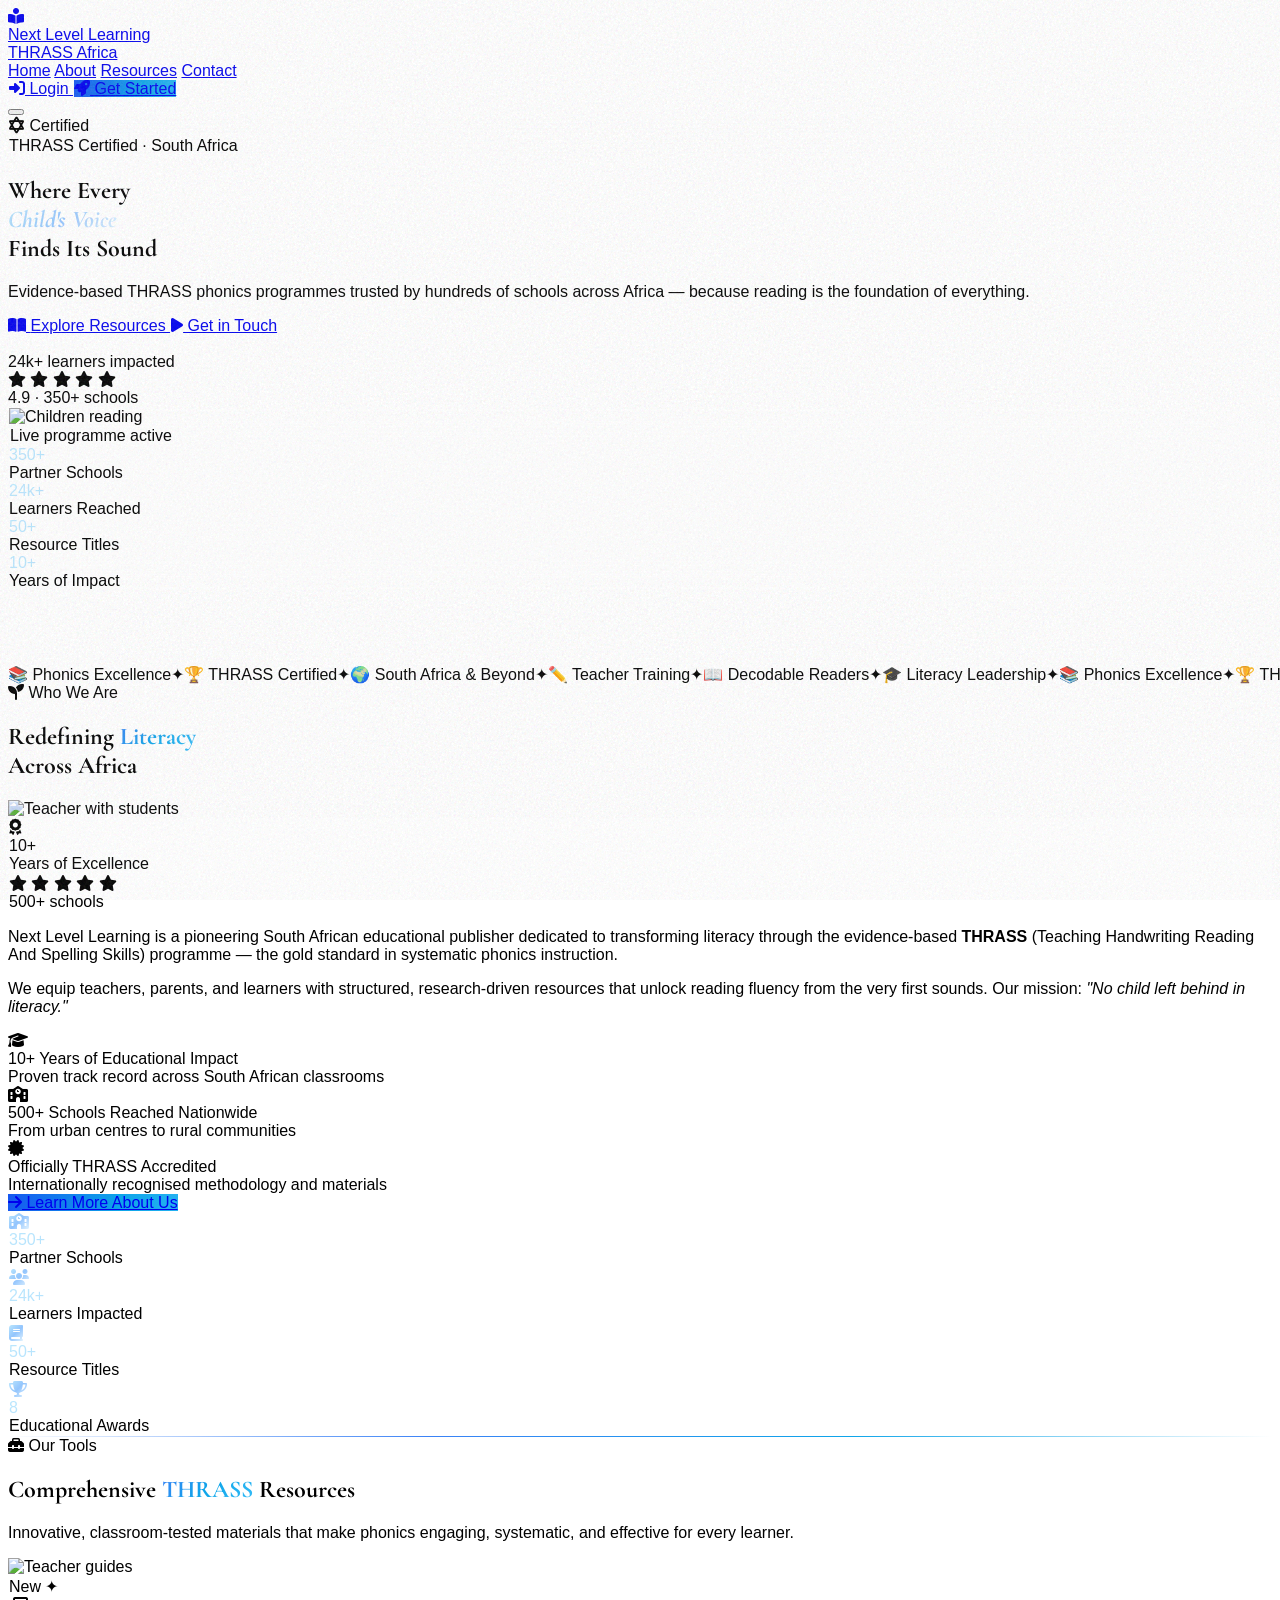
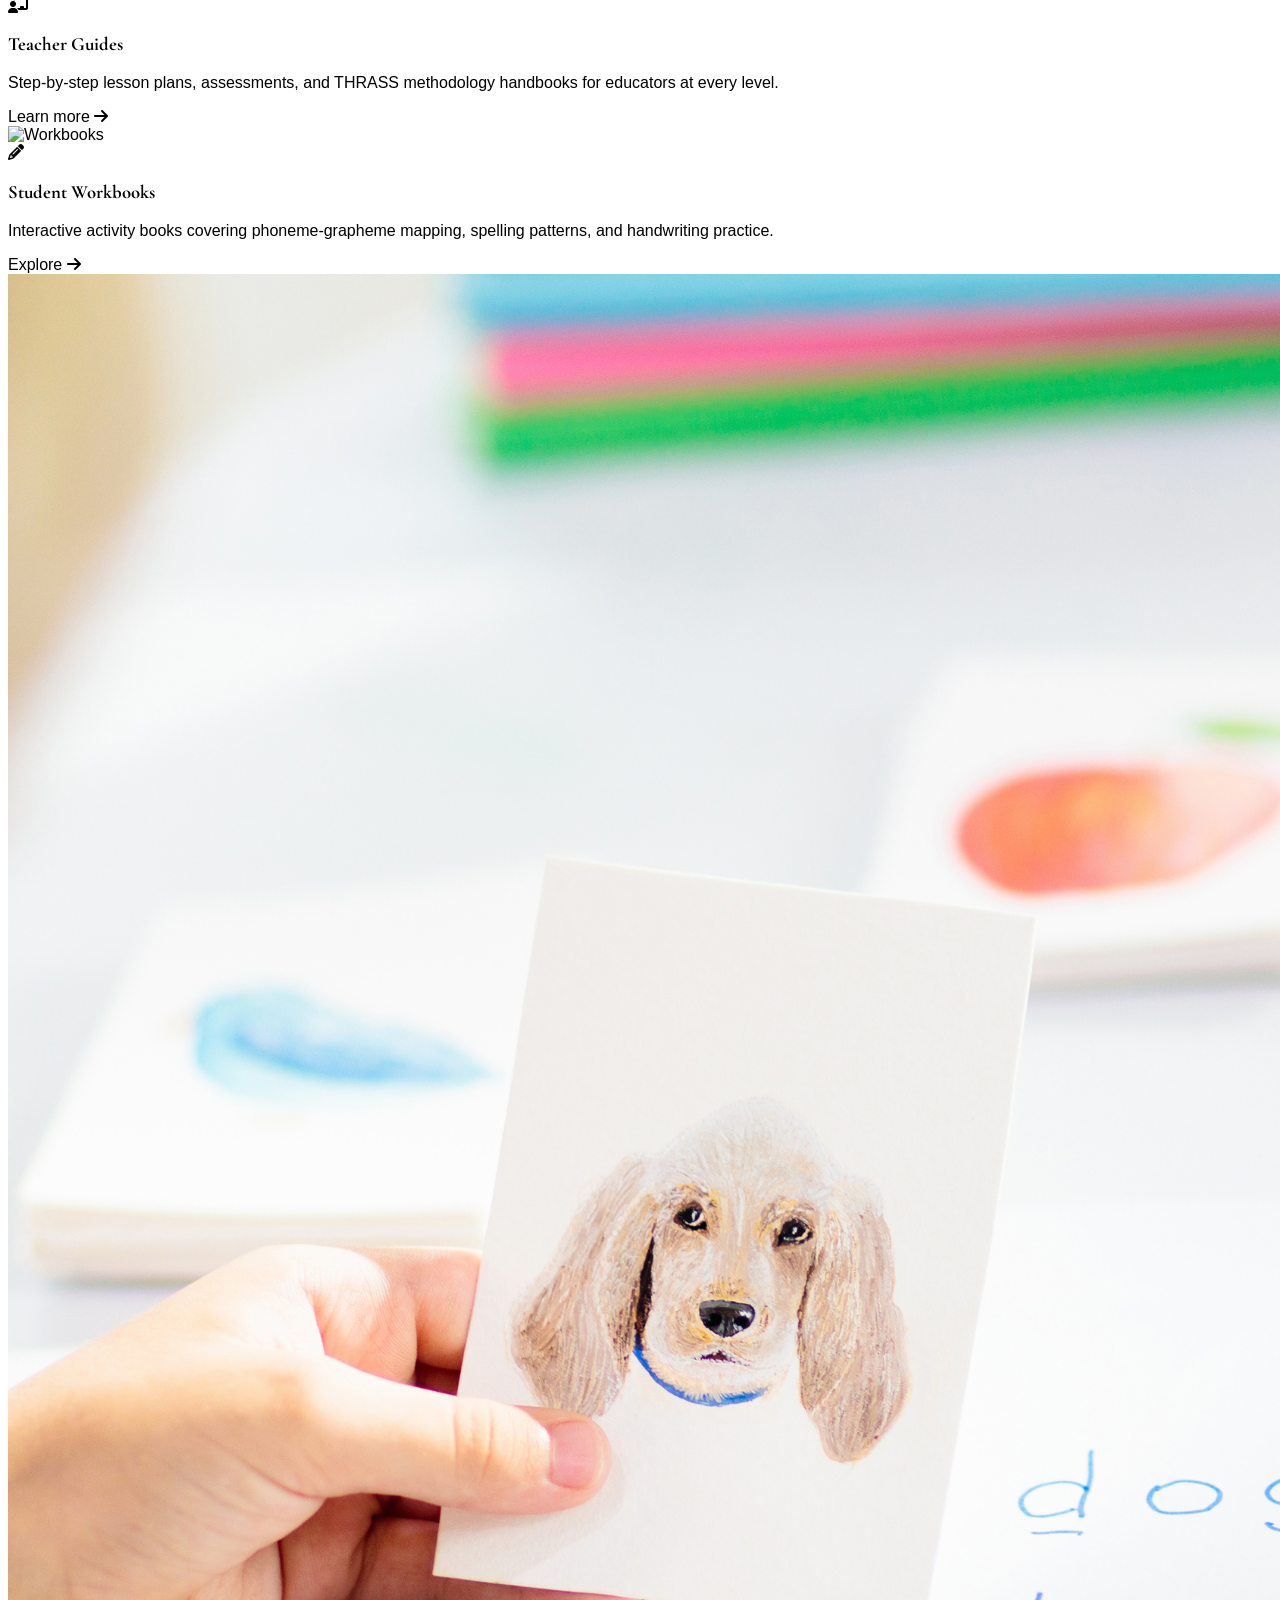
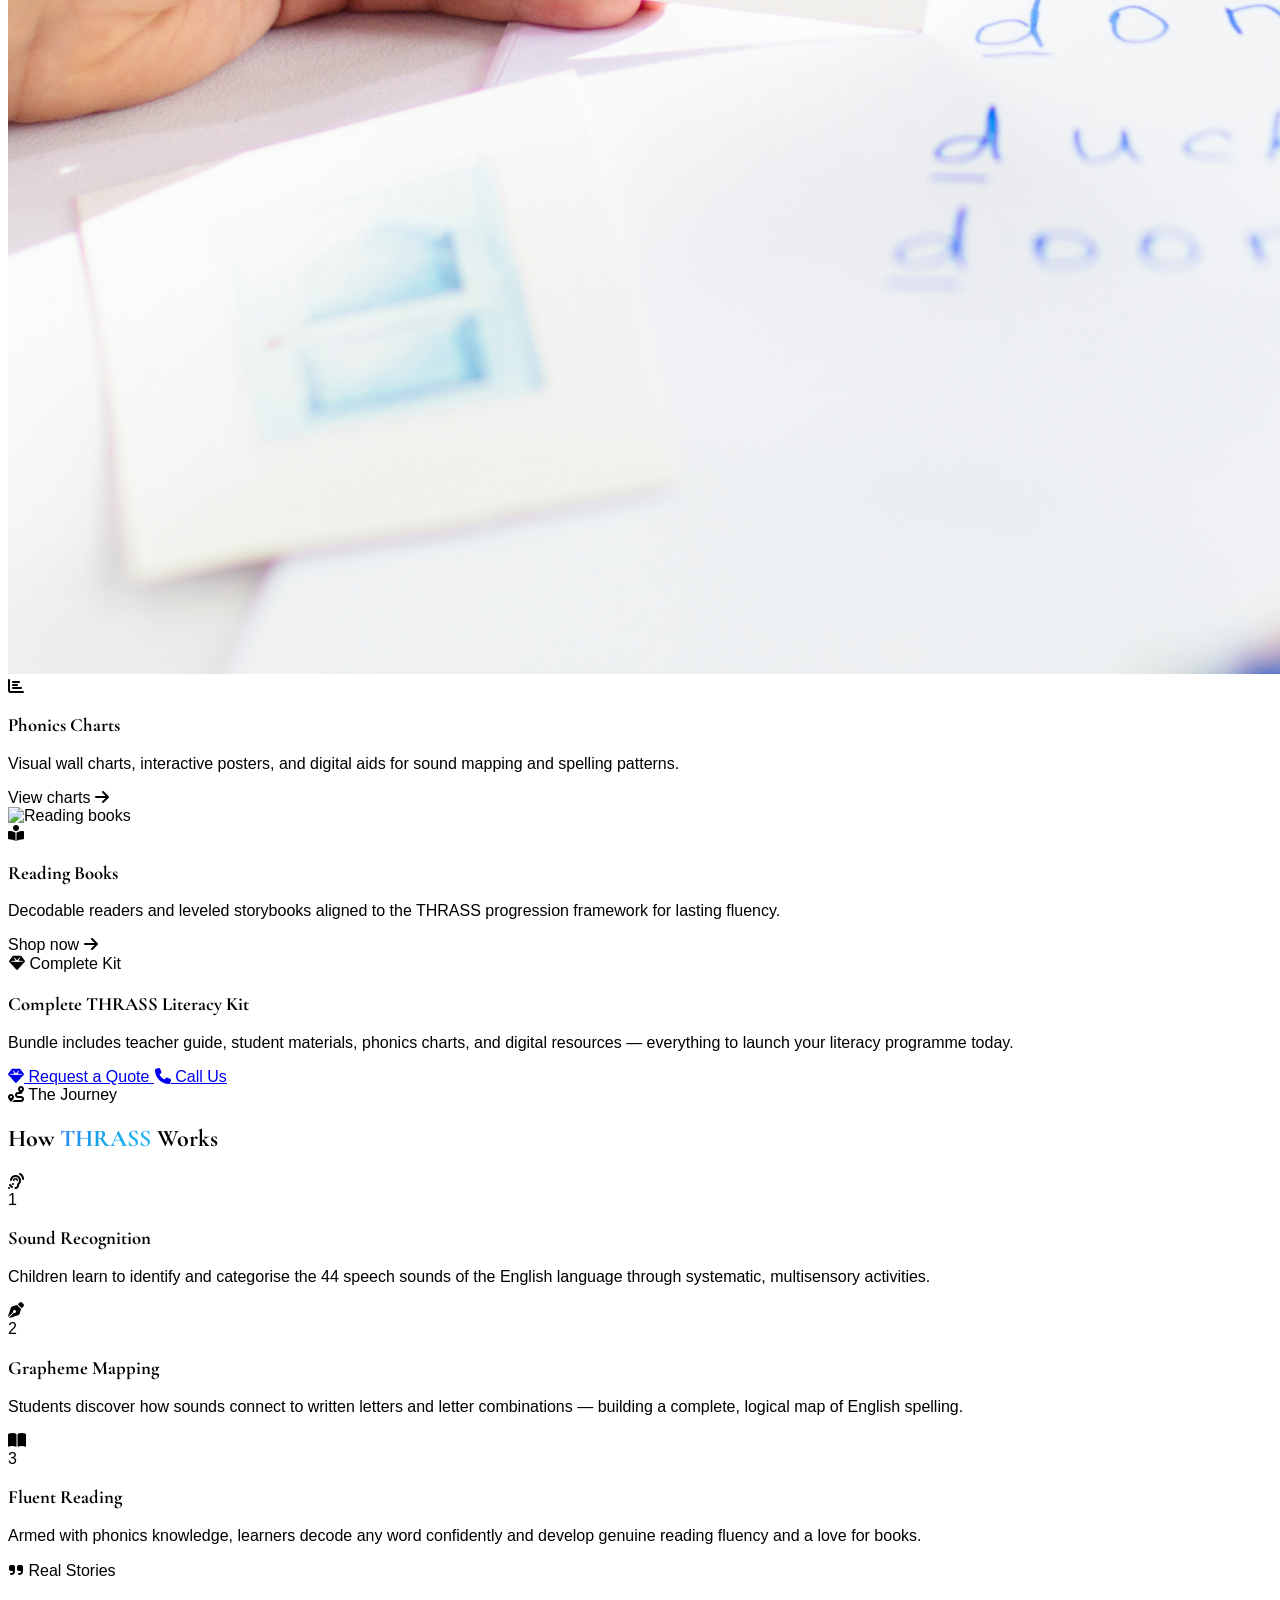
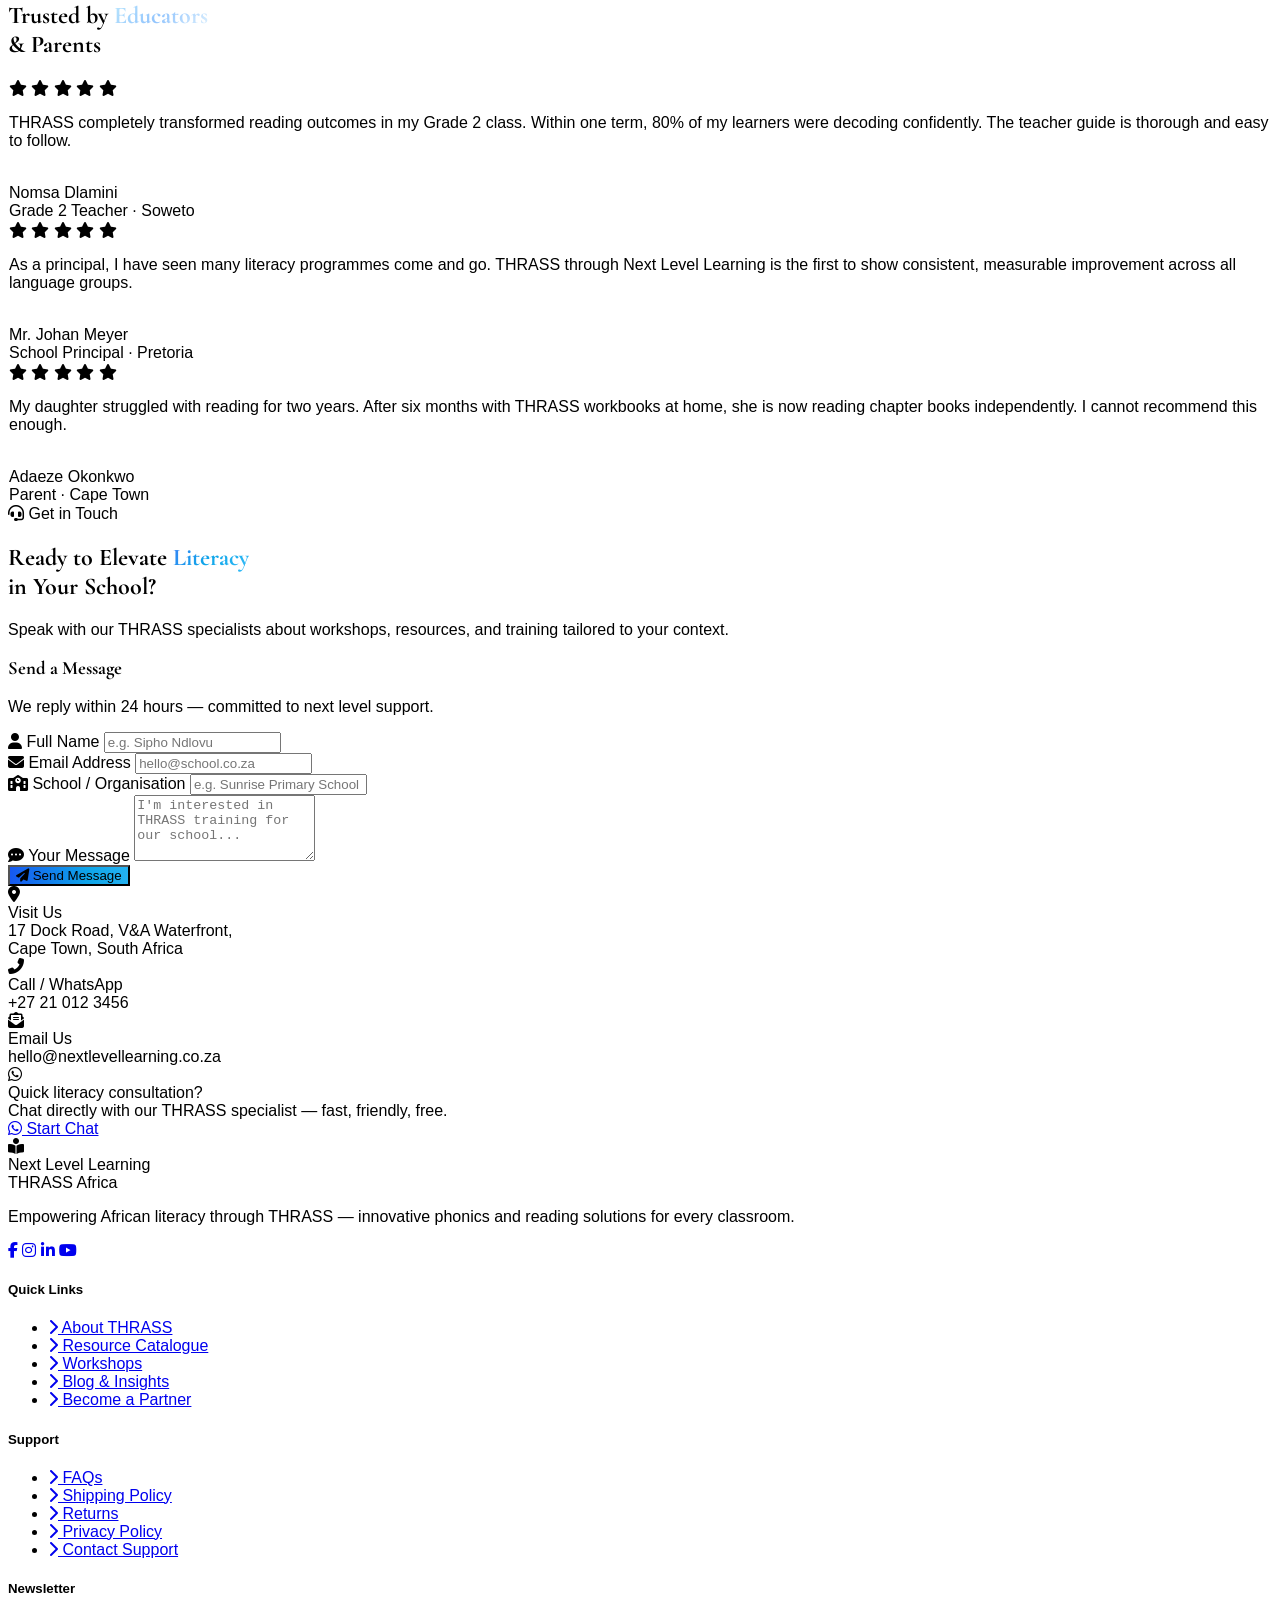
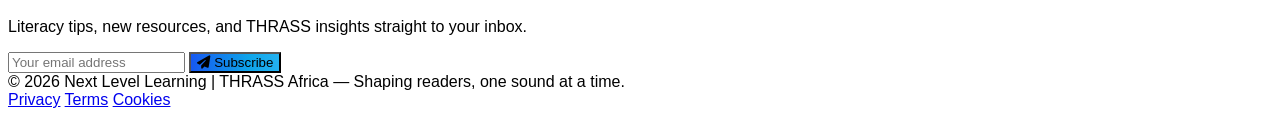
==== index.html @ 68e9be73 "login" ====
<!DOCTYPE html>
<html lang="en">
<head>
  <meta charset="UTF-8">
  <meta name="viewport" content="width=device-width, initial-scale=1.0">
  <title>Next Level Learning | THRASS Africa</title>
  <script src="https://cdn.tailwindcss.com"></script>
  <link rel="preconnect" href="https://fonts.googleapis.com">
  <link href="https://fonts.googleapis.com/css2?family=Cormorant+Garamond:ital,wght@0,400;0,600;0,700;1,400;1,600&family=Cabinet+Grotesk:wght@400;500;700;800;900&display=swap" rel="stylesheet">
  <link rel="stylesheet" href="https://cdnjs.cloudflare.com/ajax/libs/font-awesome/6.5.0/css/all.min.css">

  <script>
    tailwind.config = {
      theme: {
        extend: {
          fontFamily: {
            display: ['Cormorant Garamond', 'serif'],
            body: ['Cabinet Grotesk', 'sans-serif'],
          },
          colors: {
            ink:    { DEFAULT: '#04112B', 50: '#EFF4FF', 100: '#D6E4FF', 200: '#AFC9FE', 300: '#7CAAFD', 400: '#4082FB', 500: '#1658F0', 600: '#0942D3', 700: '#0A32A4', 800: '#0D2780', 900: '#04112B' },
            azure:  { DEFAULT: '#0ea5e9', 50: '#F0FBFF', 100: '#DDFAFF', 200: '#B3F1FE', 300: '#7AE6FC', 400: '#38D1F5', 500: '#0ea5e9', 600: '#0484C8', 700: '#066FA8', 800: '#0A5A88', 900: '#0C3F5E' },
            frost:  '#F0F7FF',
          },
          animation: {
            'float': 'float 6s ease-in-out infinite',
            'float-slow': 'float 9s ease-in-out infinite',
            'pulse-soft': 'pulseSoft 4s ease-in-out infinite',
            'slide-up': 'slideUp 0.7s cubic-bezier(0.16,1,0.3,1) both',
            'fade-in': 'fadeIn 0.6s ease both',
            'shimmer': 'shimmer 2.5s linear infinite',
            'spin-slow': 'spin 20s linear infinite',
          },
          keyframes: {
            float: { '0%,100%': { transform: 'translateY(0px)' }, '50%': { transform: 'translateY(-16px)' } },
            pulseSoft: { '0%,100%': { opacity: '0.6' }, '50%': { opacity: '1' } },
            slideUp: { from: { opacity: '0', transform: 'translateY(32px)' }, to: { opacity: '1', transform: 'translateY(0)' } },
            fadeIn: { from: { opacity: '0' }, to: { opacity: '1' } },
            shimmer: { '0%': { backgroundPosition: '-200% 0' }, '100%': { backgroundPosition: '200% 0' } },
          },
          backdropBlur: { xs: '2px' },
          backgroundImage: {
            'grid-pattern': "url(\"data:image/svg+xml,%3Csvg width='60' height='60' viewBox='0 0 60 60' xmlns='http://www.w3.org/2000/svg'%3E%3Cg fill='none' fill-rule='evenodd'%3E%3Cg fill='%234082FB' fill-opacity='0.04'%3E%3Cpath d='M36 34v-4h-2v4h-4v2h4v4h2v-4h4v-2h-4zm0-30V0h-2v4h-4v2h4v4h2V6h4V4h-4zM6 34v-4H4v4H0v2h4v4h2v-4h4v-2H6zM6 4V0H4v4H0v2h4v4h2V6h4V4H6z'/%3E%3C/g%3E%3C/g%3E%3C/svg%3E\")",
          },
        }
      }
    }
  </script>

  <style>
    *, *::before, *::after { box-sizing: border-box; }
    html { scroll-behavior: smooth; }
    body { font-family: 'Cabinet Grotesk', sans-serif; overflow-x: hidden; }
    h1, h2, h3 { font-family: 'Cormorant Garamond', serif; }

    /* Glass card */
    .glass {
      background: rgba(255,255,255,0.12);
      backdrop-filter: blur(24px);
      -webkit-backdrop-filter: blur(24px);
      border: 1px solid rgba(255,255,255,0.22);
    }
    .glass-white {
      background: rgba(255,255,255,0.85);
      backdrop-filter: blur(20px);
      -webkit-backdrop-filter: blur(20px);
      border: 1px solid rgba(255,255,255,0.6);
    }
    .glass-dark {
      background: rgba(4,17,43,0.45);
      backdrop-filter: blur(20px);
      -webkit-backdrop-filter: blur(20px);
      border: 1px solid rgba(255,255,255,0.12);
    }

    /* Gradient text */
    .grad-text {
      background: linear-gradient(135deg, #3B82F6 0%, #0ea5e9 50%, #38bdf8 100%);
      -webkit-background-clip: text;
      -webkit-text-fill-color: transparent;
      background-clip: text;
    }
    .grad-text-light {
      background: linear-gradient(135deg, #BAE6FD 0%, #93C5FD 50%, #E0F2FE 100%);
      -webkit-background-clip: text;
      -webkit-text-fill-color: transparent;
      background-clip: text;
    }

    /* Shimmer button */
    .btn-shimmer {
      background: linear-gradient(90deg, #1658F0 0%, #0ea5e9 33%, #38bdf8 66%, #1658F0 100%);
      background-size: 200% auto;
      animation: shimmer 3s linear infinite;
    }

    /* Scroll reveal */
    .reveal { opacity: 0; transform: translateY(28px); transition: opacity 0.75s cubic-bezier(0.16,1,0.3,1), transform 0.75s cubic-bezier(0.16,1,0.3,1); }
    .reveal.up { opacity: 1; transform: none; }
    .reveal-left { opacity: 0; transform: translateX(-28px); transition: opacity 0.75s cubic-bezier(0.16,1,0.3,1), transform 0.75s cubic-bezier(0.16,1,0.3,1); }
    .reveal-left.up { opacity: 1; transform: none; }
    .reveal-right { opacity: 0; transform: translateX(28px); transition: opacity 0.75s cubic-bezier(0.16,1,0.3,1), transform 0.75s cubic-bezier(0.16,1,0.3,1); }
    .reveal-right.up { opacity: 1; transform: none; }

    /* Nav link underline */
    .nav-link::after {
      content: '';
      position: absolute;
      bottom: -2px;
      left: 0;
      width: 0;
      height: 2px;
      background: linear-gradient(90deg, #1658F0, #0ea5e9);
      border-radius: 2px;
      transition: width 0.35s cubic-bezier(0.16,1,0.3,1);
    }
    .nav-link:hover::after { width: 100%; }

    /* Custom scrollbar */
    ::-webkit-scrollbar { width: 6px; }
    ::-webkit-scrollbar-track { background: #F0F7FF; }
    ::-webkit-scrollbar-thumb { background: linear-gradient(180deg, #1658F0, #0ea5e9); border-radius: 3px; }

    /* Parallax image */
    .parallax-bg { background-attachment: fixed; }
    @media (max-width: 768px) { .parallax-bg { background-attachment: scroll; } }

    /* Mobile menu */
    #mobile-menu { max-height: 0; overflow: hidden; transition: max-height 0.4s cubic-bezier(0.16,1,0.3,1); }
    #mobile-menu.open { max-height: 480px; }

    /* Noise texture overlay */
    .noise::before {
      content: '';
      position: absolute;
      inset: 0;
      background-image: url("data:image/svg+xml,%3Csvg viewBox='0 0 512 512' xmlns='http://www.w3.org/2000/svg'%3E%3Cfilter id='n'%3E%3CfeTurbulence type='fractalNoise' baseFrequency='0.75' numOctaves='4'/%3E%3C/filter%3E%3Crect width='100%25' height='100%25' filter='url(%23n)' opacity='0.03'/%3E%3C/svg%3E");
      pointer-events: none;
    }

    /* Stats counter */
    .counter { transition: all 0.3s; }

    /* Floating elements */
    .float-1 { animation: float 6s ease-in-out infinite; }
    .float-2 { animation: float 8s ease-in-out 1s infinite; }
    .float-3 { animation: float 7s ease-in-out 2s infinite; }

    /* Orbit ring */
    .orbit { animation: spin 20s linear infinite; }
    .orbit-reverse { animation: spin 25s linear reverse infinite; }
    @keyframes spin { to { transform: rotate(360deg); } }

    /* Card hover lift */
    .card-hover { transition: transform 0.4s cubic-bezier(0.16,1,0.3,1), box-shadow 0.4s ease; }
    .card-hover:hover { transform: translateY(-10px); box-shadow: 0 30px 60px rgba(4,17,43,0.18); }

    /* Marquee */
    .marquee-track { display: flex; animation: marquee 24s linear infinite; white-space: nowrap; }
    @keyframes marquee { from { transform: translateX(0); } to { transform: translateX(-50%); } }

    /* Line decoration */
    .line-deco { background: linear-gradient(90deg, transparent, #3B82F6, #0ea5e9, transparent); height: 1px; }

    /* Blob */
    .blob {
      border-radius: 60% 40% 30% 70% / 60% 30% 70% 40%;
      animation: blobMove 12s ease-in-out infinite;
    }
    @keyframes blobMove {
      0%,100% { border-radius: 60% 40% 30% 70% / 60% 30% 70% 40%; }
      33%      { border-radius: 30% 60% 70% 40% / 50% 60% 30% 60%; }
      66%      { border-radius: 50% 60% 30% 60% / 30% 40% 60% 50%; }
    }

    /* Dot pattern */
    .dot-bg { background-image: radial-gradient(circle, #1658F020 1px, transparent 1px); background-size: 28px 28px; }

    /* Image zoom */
    .img-zoom img { transition: transform 0.6s cubic-bezier(0.16,1,0.3,1); }
    .img-zoom:hover img { transform: scale(1.06); }
  </style>
</head>
<body class="bg-white text-ink-900">

  <!-- ══════════════ HEADER ══════════════ -->
  <header id="header" class="fixed top-0 inset-x-0 z-50 transition-all duration-500" style="background:transparent;">
    <div class="max-w-7xl mx-auto px-5 sm:px-8 h-20 flex items-center justify-between gap-6">

      <!-- Logo -->
      <a href="#" class="flex items-center gap-3 group flex-shrink-0">
        <div class="w-10 h-10 rounded-xl bg-gradient-to-br from-ink-800 to-azure flex items-center justify-center shadow-lg group-hover:scale-110 transition-transform duration-300">
          <i class="fas fa-book-open-reader text-white text-sm"></i>
        </div>
        <div class="leading-tight">
          <div class="font-display font-bold text-lg text-white leading-none" id="logo-text">Next Level Learning</div>
          <div class="text-[0.62rem] font-body font-700 tracking-[0.14em] uppercase text-azure-300 leading-none mt-0.5" id="logo-sub">THRASS Africa</div>
        </div>
      </a>

      <!-- Desktop Nav -->
      <nav class="hidden md:flex items-center gap-1">
        <a href="#home" class="nav-link relative px-4 py-2 text-sm font-body font-500 text-white/80 hover:text-white transition-colors duration-200">Home</a>
        <a href="about.html" class="nav-link relative px-4 py-2 text-sm font-body font-500 text-white/80 hover:text-white transition-colors duration-200">About</a>
        <a href="services.html" class="nav-link relative px-4 py-2 text-sm font-body font-500 text-white/80 hover:text-white transition-colors duration-200">Resources</a>
        <a href="contact.html" class="nav-link relative px-4 py-2 text-sm font-body font-500 text-white/80 hover:text-white transition-colors duration-200">Contact</a>
      </nav>

      <div class="hidden md:flex items-center gap-3">
        <a href="portal.html" class="glass px-5 py-2.5 rounded-full text-sm font-body font-700 text-white hover:bg-white/20 transition-all duration-300 flex items-center gap-2">
          <i class="fas fa-sign-in-alt text-azure-300"></i> Login
        </a>
        <a href="index.html" class="btn-shimmer px-5 py-2.5 rounded-full text-sm font-body font-700 text-white shadow-lg shadow-azure/30 hover:scale-105 hover:shadow-azure/50 transition-all duration-300 flex items-center gap-2">
          <i class="fas fa-rocket"></i> Get Started
        </a>
      </div>

      <!-- Mobile toggle -->
      <button id="menuBtn" class="md:hidden w-10 h-10 flex flex-col items-center justify-center gap-1.5 group">
        <span class="w-6 h-0.5 bg-white rounded transition-all duration-300 group-[.open]:rotate-45 group-[.open]:translate-y-2"></span>
        <span class="w-6 h-0.5 bg-white rounded transition-all duration-300 group-[.open]:opacity-0"></span>
        <span class="w-6 h-0.5 bg-white rounded transition-all duration-300 group-[.open]:-rotate-45 group-[.open]:-translate-y-2"></span>
      </button>
    </div>

    <!-- Mobile Nav -->
    <div id="mobile-menu" class="md:hidden overflow-hidden bg-ink-900/95 backdrop-blur-xl border-t border-white/10">
      <div class="px-6 py-4 flex flex-col gap-1">
        <a href="#home" class="mobile-link py-3 text-white/80 hover:text-white font-body font-500 border-b border-white/8 transition-colors">Home</a>
        <a href="about.html" class="mobile-link py-3 text-white/80 hover:text-white font-body font-500 border-b border-white/8 transition-colors">About</a>
        <a href="services.html" class="mobile-link py-3 text-white/80 hover:text-white font-body font-500 border-b border-white/8 transition-colors">Resources</a>
        <a href="contact.html" class="mobile-link py-3 text-white/80 hover:text-white font-body font-500 transition-colors">Contact</a>
        <div class="pt-4 flex gap-3">
          <a href="portal.html" class="flex-1 py-3 rounded-xl text-center text-sm font-700 text-white glass border border-white/20">Login</a>
          <a href="contact.html" class="flex-1 py-3 rounded-xl text-center text-sm font-700 text-white btn-shimmer shadow-lg">Get Started</a>
        </div>
      </div>
    </div>
  </header>

  <!-- ══════════════ HERO ══════════════ -->
  <section id="home" class="relative min-h-screen flex items-center noise overflow-hidden parallax-bg"
    style="background-image: url('./assets/nllhero.png'); background-size: cover; background-position: center 30%;">

    <!-- Overlays -->
    <div class="absolute inset-0 bg-gradient-to-br from-ink-900/95 via-ink-900/80 to-azure-900/60"></div>
    <div class="absolute inset-0 bg-gradient-to-t from-ink-900/70 via-transparent to-transparent"></div>
    <div class="absolute inset-0 dot-bg opacity-30"></div>

    <!-- Floating orbs -->
    <div class="absolute top-1/4 right-1/4 w-80 h-80 bg-azure-500/15 blob filter blur-3xl float-1 pointer-events-none"></div>
    <div class="absolute bottom-1/3 left-1/5 w-64 h-64 bg-blue-600/10 blob filter blur-3xl float-2 pointer-events-none"></div>

    <!-- Orbit decorations -->
    <div class="absolute right-8 top-1/3 w-72 h-72 hidden xl:block pointer-events-none">
      <div class="absolute inset-0 orbit rounded-full border border-azure/15"></div>
      <div class="absolute inset-8 orbit-reverse rounded-full border border-blue-400/12"></div>
      <div class="absolute inset-16 rounded-full border border-azure/20 animate-pulse-soft"></div>
      <div class="absolute inset-0 flex items-center justify-center">
        <div class="w-28 h-28 glass rounded-2xl flex flex-col items-center justify-center gap-1">
          <i class="fas fa-star-of-david text-azure text-2xl"></i>
          <span class="text-white text-xs font-700 font-body">Certified</span>
        </div>
      </div>
    </div>

    <div class="max-w-7xl mx-auto px-5 sm:px-8 py-36 relative z-10 w-full">
      <div class="grid lg:grid-cols-2 gap-16 items-center">

        <!-- Text side -->
        <div>
          <!-- Badge -->
          <div class="inline-flex items-center gap-2 glass border border-white/20 rounded-full px-4 py-2 mb-8 text-xs font-body font-700 text-white/90 tracking-wider uppercase animate-fade-in">
            <span class="w-2 h-2 bg-azure rounded-full animate-pulse"></span>
            THRASS Certified · South Africa
          </div>

          <h1 class="font-display font-700 text-5xl sm:text-6xl lg:text-7xl text-white leading-[1.05] mb-6 animate-slide-up" style="animation-delay:0.1s">
            Where Every<br>
            <em class="not-italic grad-text-light">Child's Voice</em><br>
            Finds Its Sound
          </h1>

          <p class="font-body text-white/65 text-lg leading-relaxed max-w-md mb-10 animate-slide-up" style="animation-delay:0.2s">
            Evidence-based THRASS phonics programmes trusted by hundreds of schools across Africa — because reading is the foundation of everything.
          </p>

          <!-- CTA buttons -->
          <div class="flex flex-wrap gap-4 animate-slide-up" style="animation-delay:0.3s">
            <a href="services.html" class="group inline-flex items-center gap-3 bg-white text-ink-900 font-body font-800 px-7 py-3.5 rounded-full shadow-2xl hover:shadow-azure/30 hover:-translate-y-1 transition-all duration-300 text-sm">
              <span class="w-8 h-8 rounded-full bg-azure flex items-center justify-center group-hover:scale-110 transition-transform">
                <i class="fas fa-book-open text-white text-xs"></i>
              </span>
              Explore Resources
            </a>
            <a href="contact.html" class="group inline-flex items-center gap-2 glass border border-white/30 text-white font-body font-700 px-7 py-3.5 rounded-full hover:bg-white/20 hover:-translate-y-1 transition-all duration-300 text-sm">
              <i class="fas fa-play text-azure-300 text-xs"></i>
              Get in Touch
            </a>
          </div>

          <!-- Trust strip -->
          <div class="flex flex-wrap items-center gap-6 mt-12 animate-slide-up" style="animation-delay:0.4s">
            <div class="flex items-center gap-2">
              <div class="flex -space-x-2">
                <img src="https://images.unsplash.com/photo-1531746020798-e6953c6e8e04?w=50&auto=format&fit=crop" class="w-8 h-8 rounded-full border-2 border-white/30 object-cover" alt="">
                <img src="https://images.unsplash.com/photo-1560250097-0b93528c311a?w=50&auto=format&fit=crop" class="w-8 h-8 rounded-full border-2 border-white/30 object-cover" alt="">
                <img src="https://images.unsplash.com/photo-1508214751196-bcfd4ca60f91?w=50&auto=format&fit=crop" class="w-8 h-8 rounded-full border-2 border-white/30 object-cover" alt="">
              </div>
              <span class="text-white/65 text-xs font-body">24k+ learners impacted</span>
            </div>
            <div class="flex items-center gap-1.5">
              <div class="flex gap-0.5">
                <i class="fas fa-star text-amber-400 text-xs"></i>
                <i class="fas fa-star text-amber-400 text-xs"></i>
                <i class="fas fa-star text-amber-400 text-xs"></i>
                <i class="fas fa-star text-amber-400 text-xs"></i>
                <i class="fas fa-star text-amber-400 text-xs"></i>
              </div>
              <span class="text-white/65 text-xs font-body">4.9 · 350+ schools</span>
            </div>
          </div>
        </div>

        <!-- Stats card side -->
        <div class="hidden lg:block">
          <div class="glass border border-white/20 rounded-3xl p-7 float-1">
            <!-- Image -->
            <div class="rounded-2xl overflow-hidden img-zoom mb-6 relative">
              <img src="assets/nllhero2.png" class="w-full h-52 object-cover" alt="Children reading">
              <div class="absolute inset-0 bg-gradient-to-t from-ink-900/50 to-transparent"></div>
              <div class="absolute bottom-4 left-4 glass rounded-xl px-3 py-2 flex items-center gap-2">
                <div class="w-2 h-2 bg-emerald-400 rounded-full animate-pulse"></div>
                <span class="text-white text-xs font-body font-700">Live programme active</span>
              </div>
            </div>

            <!-- Stats grid -->
            <div class="grid grid-cols-2 gap-3">
              <div class="bg-white/8 border border-white/12 rounded-2xl p-4 text-center hover:bg-white/15 transition-all duration-300 group cursor-default">
                <div class="font-display font-700 text-3xl grad-text-light mb-1 group-hover:scale-110 transition-transform inline-block">350+</div>
                <div class="text-white/55 text-xs font-body">Partner Schools</div>
              </div>
              <div class="bg-white/8 border border-white/12 rounded-2xl p-4 text-center hover:bg-white/15 transition-all duration-300 group cursor-default">
                <div class="font-display font-700 text-3xl grad-text-light mb-1 group-hover:scale-110 transition-transform inline-block">24k+</div>
                <div class="text-white/55 text-xs font-body">Learners Reached</div>
              </div>
              <div class="bg-white/8 border border-white/12 rounded-2xl p-4 text-center hover:bg-white/15 transition-all duration-300 group cursor-default">
                <div class="font-display font-700 text-3xl grad-text-light mb-1 group-hover:scale-110 transition-transform inline-block">50+</div>
                <div class="text-white/55 text-xs font-body">Resource Titles</div>
              </div>
              <div class="bg-white/8 border border-white/12 rounded-2xl p-4 text-center hover:bg-white/15 transition-all duration-300 group cursor-default">
                <div class="font-display font-700 text-3xl grad-text-light mb-1 group-hover:scale-110 transition-transform inline-block">10+</div>
                <div class="text-white/55 text-xs font-body">Years of Impact</div>
              </div>
            </div>
          </div>
        </div>

      </div>
    </div>

    <!-- Bottom wave -->
    <svg class="absolute bottom-0 left-0 w-full" viewBox="0 0 1440 80" preserveAspectRatio="none" xmlns="http://www.w3.org/2000/svg">
      <path d="M0,0 C240,80 480,0 720,40 C960,80 1200,10 1440,50 L1440,80 L0,80Z" fill="white"/>
    </svg>
  </section>

  <!-- ══════════════ MARQUEE ══════════════ -->
  <div class="py-5 bg-gradient-to-r from-ink-900 via-ink-800 to-azure-900 overflow-hidden relative">
    <div class="marquee-track text-white/40 text-sm font-body font-500 tracking-widest uppercase select-none">
      <span class="mx-8">📚 Phonics Excellence</span><span class="mx-8 text-azure/60">✦</span>
      <span class="mx-8">🏆 THRASS Certified</span><span class="mx-8 text-azure/60">✦</span>
      <span class="mx-8">🌍 South Africa & Beyond</span><span class="mx-8 text-azure/60">✦</span>
      <span class="mx-8">✏️ Teacher Training</span><span class="mx-8 text-azure/60">✦</span>
      <span class="mx-8">📖 Decodable Readers</span><span class="mx-8 text-azure/60">✦</span>
      <span class="mx-8">🎓 Literacy Leadership</span><span class="mx-8 text-azure/60">✦</span>
      <span class="mx-8">📚 Phonics Excellence</span><span class="mx-8 text-azure/60">✦</span>
      <span class="mx-8">🏆 THRASS Certified</span><span class="mx-8 text-azure/60">✦</span>
      <span class="mx-8">🌍 South Africa & Beyond</span><span class="mx-8 text-azure/60">✦</span>
      <span class="mx-8">✏️ Teacher Training</span><span class="mx-8 text-azure/60">✦</span>
      <span class="mx-8">📖 Decodable Readers</span><span class="mx-8 text-azure/60">✦</span>
      <span class="mx-8">🎓 Literacy Leadership</span><span class="mx-8 text-azure/60">✦</span>
    </div>
  </div>

  <!-- ══════════════ ABOUT ══════════════ -->
  <section id="about" class="py-28 bg-white relative overflow-hidden">
    <div class="absolute top-0 right-0 w-96 h-96 bg-azure-50 rounded-full filter blur-3xl opacity-60 pointer-events-none"></div>
    <div class="absolute bottom-0 left-0 w-64 h-64 bg-blue-50 rounded-full filter blur-3xl opacity-50 pointer-events-none"></div>
    <div class="absolute inset-0 dot-bg opacity-40 pointer-events-none"></div>

    <div class="max-w-7xl mx-auto px-5 sm:px-8 relative">
      <!-- Section label -->
      <div class="text-center mb-20 reveal">
        <div class="inline-flex items-center gap-2 bg-azure-50 text-azure-700 border border-azure-100 rounded-full px-4 py-2 text-xs font-body font-700 tracking-wider uppercase mb-6">
          <i class="fas fa-seedling text-azure text-xs"></i> Who We Are
        </div>
        <h2 class="font-display font-700 text-5xl sm:text-6xl text-ink-900 leading-tight max-w-2xl mx-auto">
          Redefining <span class="grad-text">Literacy</span><br>Across Africa
        </h2>
        <div class="w-20 h-1 bg-gradient-to-r from-blue-600 to-azure mx-auto mt-6 rounded-full"></div>
      </div>

      <div class="grid lg:grid-cols-2 gap-20 items-center">

        <!-- Image -->
        <div class="reveal-left relative">
          <!-- Main image -->
          <div class="relative rounded-3xl overflow-hidden img-zoom shadow-2xl shadow-ink-900/20">
            <img src="./assets/nlLearn.png" class="w-full h-[480px] object-cover" alt="Teacher with students">
            <div class="absolute inset-0 bg-gradient-to-t from-ink-900/40 to-transparent"></div>
          </div>

          <!-- Float badge 1 -->
          <div class="absolute -bottom-6 -right-6 sm:right-8 glass-white shadow-xl rounded-2xl p-5 float-2">
            <div class="flex items-center gap-3">
              <div class="w-12 h-12 bg-gradient-to-br from-ink-800 to-azure rounded-xl flex items-center justify-center flex-shrink-0">
                <i class="fas fa-award text-white"></i>
              </div>
              <div>
                <div class="font-display font-700 text-2xl text-ink-900">10+</div>
                <div class="text-ink-500 text-xs font-body">Years of Excellence</div>
              </div>
            </div>
          </div>

          <!-- Float badge 2 -->
          <div class="absolute -top-6 -left-0 sm:-left-6 glass-white shadow-xl rounded-2xl px-4 py-3 float-3">
            <div class="flex items-center gap-2">
              <div class="flex gap-0.5">
                <i class="fas fa-star text-amber-400 text-xs"></i>
                <i class="fas fa-star text-amber-400 text-xs"></i>
                <i class="fas fa-star text-amber-400 text-xs"></i>
                <i class="fas fa-star text-amber-400 text-xs"></i>
                <i class="fas fa-star text-amber-400 text-xs"></i>
              </div>
              <span class="text-ink-700 text-xs font-body font-700">500+ schools</span>
            </div>
          </div>
        </div>

        <!-- Text -->
        <div class="reveal-right">
          <p class="text-ink-500 leading-relaxed text-lg mb-6 font-body">
            Next Level Learning is a pioneering South African educational publisher dedicated to transforming literacy through the evidence-based <strong class="text-ink-900">THRASS</strong> (Teaching Handwriting Reading And Spelling Skills) programme — the gold standard in systematic phonics instruction.
          </p>
          <p class="text-ink-500 leading-relaxed mb-10 font-body">
            We equip teachers, parents, and learners with structured, research-driven resources that unlock reading fluency from the very first sounds. Our mission: <em class="text-azure-700 font-700 not-italic">"No child left behind in literacy."</em>
          </p>

          <!-- Feature list -->
          <div class="space-y-4">
            <div class="group flex items-center gap-4 bg-frost border border-blue-100 rounded-2xl p-4 hover:border-azure/40 hover:shadow-lg hover:shadow-azure/8 hover:-translate-y-0.5 transition-all duration-300 cursor-default">
              <div class="w-10 h-10 bg-gradient-to-br from-ink-800 to-azure-600 rounded-xl flex items-center justify-center flex-shrink-0 group-hover:scale-110 transition-transform duration-300">
                <i class="fas fa-graduation-cap text-white text-sm"></i>
              </div>
              <div>
                <div class="font-body font-700 text-ink-900 text-sm">10+ Years of Educational Impact</div>
                <div class="font-body text-ink-400 text-xs mt-0.5">Proven track record across South African classrooms</div>
              </div>
            </div>

            <div class="group flex items-center gap-4 bg-frost border border-blue-100 rounded-2xl p-4 hover:border-azure/40 hover:shadow-lg hover:shadow-azure/8 hover:-translate-y-0.5 transition-all duration-300 cursor-default">
              <div class="w-10 h-10 bg-gradient-to-br from-azure-600 to-azure-400 rounded-xl flex items-center justify-center flex-shrink-0 group-hover:scale-110 transition-transform duration-300">
                <i class="fas fa-school text-white text-sm"></i>
              </div>
              <div>
                <div class="font-body font-700 text-ink-900 text-sm">500+ Schools Reached Nationwide</div>
                <div class="font-body text-ink-400 text-xs mt-0.5">From urban centres to rural communities</div>
              </div>
            </div>

            <div class="group flex items-center gap-4 bg-frost border border-blue-100 rounded-2xl p-4 hover:border-azure/40 hover:shadow-lg hover:shadow-azure/8 hover:-translate-y-0.5 transition-all duration-300 cursor-default">
              <div class="w-10 h-10 bg-gradient-to-br from-blue-600 to-ink-700 rounded-xl flex items-center justify-center flex-shrink-0 group-hover:scale-110 transition-transform duration-300">
                <i class="fas fa-certificate text-white text-sm"></i>
              </div>
              <div>
                <div class="font-body font-700 text-ink-900 text-sm">Officially THRASS Accredited</div>
                <div class="font-body text-ink-400 text-xs mt-0.5">Internationally recognised methodology and materials</div>
              </div>
            </div>
          </div>

          <a href="#contact" class="inline-flex items-center gap-3 mt-10 btn-shimmer text-white font-body font-700 px-7 py-3.5 rounded-full shadow-lg shadow-azure/30 hover:scale-105 hover:shadow-azure/50 transition-all duration-300 text-sm">
            <i class="fas fa-arrow-right"></i> Learn More About Us
          </a>
        </div>
      </div>
    </div>
  </section>

  <!-- ══════════════ STATS BAND ══════════════ -->
  <section class="relative py-24 overflow-hidden noise parallax-bg"
    style="background-image: url('https://images.unsplash.com/photo-1427504494785-3a9ca7044f45?w=1400&auto=format&fit=crop&q=70'); background-size: cover; background-position: center;">
    <div class="absolute inset-0 bg-gradient-to-br from-ink-900/92 via-ink-900/85 to-azure-900/75"></div>
    <div class="absolute inset-0 grid-pattern opacity-30"></div>

    <div class="max-w-7xl mx-auto px-5 sm:px-8 relative">
      <div class="grid grid-cols-2 lg:grid-cols-4 gap-6">
        <div class="reveal glass border border-white/12 rounded-3xl p-8 text-center group hover:bg-white/12 hover:-translate-y-2 transition-all duration-400 cursor-default">
          <div class="text-3xl mb-4 group-hover:scale-125 transition-transform duration-300 inline-block">
            <i class="fas fa-school grad-text-light"></i>
          </div>
          <div class="font-display font-700 text-5xl grad-text-light mb-2">350+</div>
          <div class="font-body text-white/55 text-sm">Partner Schools</div>
        </div>
        <div class="reveal glass border border-white/12 rounded-3xl p-8 text-center group hover:bg-white/12 hover:-translate-y-2 transition-all duration-400 cursor-default" style="transition-delay:0.1s">
          <div class="text-3xl mb-4 group-hover:scale-125 transition-transform duration-300 inline-block">
            <i class="fas fa-users grad-text-light"></i>
          </div>
          <div class="font-display font-700 text-5xl grad-text-light mb-2">24k+</div>
          <div class="font-body text-white/55 text-sm">Learners Impacted</div>
        </div>
        <div class="reveal glass border border-white/12 rounded-3xl p-8 text-center group hover:bg-white/12 hover:-translate-y-2 transition-all duration-400 cursor-default" style="transition-delay:0.2s">
          <div class="text-3xl mb-4 group-hover:scale-125 transition-transform duration-300 inline-block">
            <i class="fas fa-book grad-text-light"></i>
          </div>
          <div class="font-display font-700 text-5xl grad-text-light mb-2">50+</div>
          <div class="font-body text-white/55 text-sm">Resource Titles</div>
        </div>
        <div class="reveal glass border border-white/12 rounded-3xl p-8 text-center group hover:bg-white/12 hover:-translate-y-2 transition-all duration-400 cursor-default" style="transition-delay:0.3s">
          <div class="text-3xl mb-4 group-hover:scale-125 transition-transform duration-300 inline-block">
            <i class="fas fa-trophy grad-text-light"></i>
          </div>
          <div class="font-display font-700 text-5xl grad-text-light mb-2">8</div>
          <div class="font-body text-white/55 text-sm">Educational Awards</div>
        </div>
      </div>
    </div>
  </section>

  <!-- ══════════════ RESOURCES ══════════════ -->
  <section id="resources" class="py-28 bg-gradient-to-b from-frost to-white relative overflow-hidden">
    <div class="absolute top-0 left-0 right-0 h-px bg-gradient-to-r from-transparent via-azure/30 to-transparent"></div>
    <div class="absolute bottom-0 left-0 right-0 h-px line-deco"></div>
    <div class="absolute inset-0 dot-bg opacity-50 pointer-events-none"></div>
    <div class="absolute -top-32 right-0 w-96 h-96 bg-azure-100/60 rounded-full filter blur-3xl pointer-events-none"></div>

    <div class="max-w-7xl mx-auto px-5 sm:px-8 relative">
      <!-- Head -->
      <div class="text-center mb-20 reveal">
        <div class="inline-flex items-center gap-2 bg-blue-50 text-blue-700 border border-blue-100 rounded-full px-4 py-2 text-xs font-body font-700 tracking-wider uppercase mb-6">
          <i class="fas fa-toolbox text-blue-500 text-xs"></i> Our Tools
        </div>
        <h2 class="font-display font-700 text-5xl sm:text-6xl text-ink-900 leading-tight max-w-2xl mx-auto">
          Comprehensive <span class="grad-text">THRASS</span> Resources
        </h2>
        <p class="text-ink-400 font-body max-w-md mx-auto mt-5 leading-relaxed">
          Innovative, classroom-tested materials that make phonics engaging, systematic, and effective for every learner.
        </p>
        <div class="w-20 h-1 bg-gradient-to-r from-blue-600 to-azure mx-auto mt-6 rounded-full"></div>
      </div>

      <!-- Cards -->
      <div class="grid sm:grid-cols-2 lg:grid-cols-4 gap-6 mb-16">

        <!-- Card 1 -->
        <div class="reveal card-hover bg-white rounded-3xl overflow-hidden border border-blue-50 shadow-sm hover:border-azure/20 group cursor-pointer" style="transition-delay:0s">
          <div class="h-44 overflow-hidden img-zoom relative">
            <img src="assets/guide.png" class="w-full h-full object-cover" alt="Teacher guides">
            <div class="absolute inset-0 bg-gradient-to-t from-ink-900/50 to-transparent"></div>
            <div class="absolute top-3 right-3 glass rounded-full px-2.5 py-1 text-white text-[10px] font-body font-700 opacity-0 group-hover:opacity-100 transition-opacity duration-300">New ✦</div>
          </div>
          <div class="p-6">
            <div class="w-12 h-12 bg-gradient-to-br from-ink-800 to-azure rounded-2xl flex items-center justify-center mb-4 -mt-10 relative z-10 shadow-lg group-hover:scale-110 group-hover:rotate-3 transition-all duration-300">
              <i class="fas fa-chalkboard-teacher text-white text-sm"></i>
            </div>
            <h3 class="font-display font-700 text-xl text-ink-900 mb-2">Teacher Guides</h3>
            <p class="text-ink-400 text-sm font-body leading-relaxed">Step-by-step lesson plans, assessments, and THRASS methodology handbooks for educators at every level.</p>
            <div class="flex items-center gap-1.5 mt-5 text-azure text-xs font-body font-700 opacity-0 group-hover:opacity-100 translate-x-0 group-hover:translate-x-1 transition-all duration-300">
              Learn more <i class="fas fa-arrow-right text-[10px]"></i>
            </div>
          </div>
        </div>

        <!-- Card 2 -->
        <div class="reveal card-hover bg-white rounded-3xl overflow-hidden border border-blue-50 shadow-sm hover:border-azure/20 group cursor-pointer" style="transition-delay:0.08s">
          <div class="h-44 overflow-hidden img-zoom relative">
            <img src="assets/workbook.png" class="w-full h-full object-cover" alt="Workbooks">
            <div class="absolute inset-0 bg-gradient-to-t from-ink-900/50 to-transparent"></div>
          </div>
          <div class="p-6">
            <div class="w-12 h-12 bg-gradient-to-br from-azure-700 to-azure-400 rounded-2xl flex items-center justify-center mb-4 -mt-10 relative z-10 shadow-lg group-hover:scale-110 group-hover:rotate-3 transition-all duration-300">
              <i class="fas fa-pencil-alt text-white text-sm"></i>
            </div>
            <h3 class="font-display font-700 text-xl text-ink-900 mb-2">Student Workbooks</h3>
            <p class="text-ink-400 text-sm font-body leading-relaxed">Interactive activity books covering phoneme-grapheme mapping, spelling patterns, and handwriting practice.</p>
            <div class="flex items-center gap-1.5 mt-5 text-azure text-xs font-body font-700 opacity-0 group-hover:opacity-100 translate-x-0 group-hover:translate-x-1 transition-all duration-300">
              Explore <i class="fas fa-arrow-right text-[10px]"></i>
            </div>
          </div>
        </div>

        <!-- Card 3 -->
        <div class="reveal card-hover bg-white rounded-3xl overflow-hidden border border-blue-50 shadow-sm hover:border-azure/20 group cursor-pointer" style="transition-delay:0.16s">
          <div class="h-44 overflow-hidden img-zoom relative">
            <img src="assets/phonics.png" class="w-full h-full object-cover" alt="Charts">
            <div class="absolute inset-0 bg-gradient-to-t from-ink-900/50 to-transparent"></div>
          </div>
          <div class="p-6">
            <div class="w-12 h-12 bg-gradient-to-br from-blue-700 to-blue-500 rounded-2xl flex items-center justify-center mb-4 -mt-10 relative z-10 shadow-lg group-hover:scale-110 group-hover:rotate-3 transition-all duration-300">
              <i class="fas fa-chart-bar text-white text-sm"></i>
            </div>
            <h3 class="font-display font-700 text-xl text-ink-900 mb-2">Phonics Charts</h3>
            <p class="text-ink-400 text-sm font-body leading-relaxed">Visual wall charts, interactive posters, and digital aids for sound mapping and spelling patterns.</p>
            <div class="flex items-center gap-1.5 mt-5 text-azure text-xs font-body font-700 opacity-0 group-hover:opacity-100 translate-x-0 group-hover:translate-x-1 transition-all duration-300">
              View charts <i class="fas fa-arrow-right text-[10px]"></i>
            </div>
          </div>
        </div>

        <!-- Card 4 -->
        <div class="reveal card-hover bg-white rounded-3xl overflow-hidden border border-blue-50 shadow-sm hover:border-azure/20 group cursor-pointer" style="transition-delay:0.24s">
          <div class="h-44 overflow-hidden img-zoom relative">
            <img src="assets/reading.png" class="w-full h-full object-cover" alt="Reading books">
            <div class="absolute inset-0 bg-gradient-to-t from-ink-900/50 to-transparent"></div>
          </div>
          <div class="p-6">
            <div class="w-12 h-12 bg-gradient-to-br from-ink-800 to-blue-600 rounded-2xl flex items-center justify-center mb-4 -mt-10 relative z-10 shadow-lg group-hover:scale-110 group-hover:rotate-3 transition-all duration-300">
              <i class="fas fa-book-reader text-white text-sm"></i>
            </div>
            <h3 class="font-display font-700 text-xl text-ink-900 mb-2">Reading Books</h3>
            <p class="text-ink-400 text-sm font-body leading-relaxed">Decodable readers and leveled storybooks aligned to the THRASS progression framework for lasting fluency.</p>
            <div class="flex items-center gap-1.5 mt-5 text-azure text-xs font-body font-700 opacity-0 group-hover:opacity-100 translate-x-0 group-hover:translate-x-1 transition-all duration-300">
              Shop now <i class="fas fa-arrow-right text-[10px]"></i>
            </div>
          </div>
        </div>
      </div>
 
      <!-- CTA Banner -->
      <div class="reveal relative rounded-3xl overflow-hidden noise parallax-bg"
        style="background-image: url('https://images.unsplash.com/photo-1481627834876-b7833e8f5570?w=1400&auto=format&fit=crop&q=75'); background-size: cover; background-position: center 40%;">
        <div class="absolute inset-0 bg-gradient-to-r from-ink-900/95 via-ink-900/85 to-azure-800/70"></div>
        <div class="relative z-10 flex flex-col md:flex-row items-center justify-between gap-8 p-10 md:p-14">
          <div class="text-center md:text-left">
            <div class="inline-flex items-center gap-2 glass border border-white/20 rounded-full px-3 py-1 text-white/70 text-xs font-body font-700 tracking-wider uppercase mb-4">
              <i class="fas fa-gem text-azure-300"></i> Complete Kit
            </div>
            <h3 class="font-display font-700 text-3xl sm:text-4xl text-white mb-3">Complete THRASS Literacy Kit</h3>
            <p class="text-white/60 font-body text-sm max-w-lg">Bundle includes teacher guide, student materials, phonics charts, and digital resources — everything to launch your literacy programme today.</p>
          </div>
          <div class="flex-shrink-0 flex flex-col sm:flex-row gap-3">
            <a href="#contact" class="inline-flex items-center gap-2 bg-white text-ink-900 font-body font-800 px-8 py-4 rounded-full shadow-2xl hover:shadow-azure/30 hover:-translate-y-1 transition-all duration-300 text-sm whitespace-nowrap">
              <i class="fas fa-gem text-azure"></i> Request a Quote
            </a>
            <a href="#contact" class="inline-flex items-center gap-2 glass border border-white/30 text-white font-body font-700 px-6 py-4 rounded-full hover:bg-white/15 hover:-translate-y-1 transition-all duration-300 text-sm whitespace-nowrap">
              <i class="fas fa-phone text-azure-300"></i> Call Us
            </a>
          </div>
        </div>
      </div>
    </div>
  </section>

  <!-- ══════════════ HOW IT WORKS ══════════════ -->
  <section class="py-28 bg-white relative overflow-hidden">
    <div class="absolute inset-0 dot-bg opacity-40"></div>
    <div class="max-w-7xl mx-auto px-5 sm:px-8 relative">
      <div class="text-center mb-20 reveal">
        <div class="inline-flex items-center gap-2 bg-azure-50 text-azure-700 border border-azure-100 rounded-full px-4 py-2 text-xs font-body font-700 tracking-wider uppercase mb-6">
          <i class="fas fa-route text-azure text-xs"></i> The Journey
        </div>
        <h2 class="font-display font-700 text-5xl sm:text-6xl text-ink-900 leading-tight">
          How <span class="grad-text">THRASS</span> Works
        </h2>
        <div class="w-20 h-1 bg-gradient-to-r from-blue-600 to-azure mx-auto mt-6 rounded-full"></div>
      </div>

      <div class="grid md:grid-cols-3 gap-8">
        <div class="reveal group text-center" style="transition-delay:0s">
          <div class="relative mx-auto w-24 h-24 mb-8">
            <div class="absolute inset-0 bg-gradient-to-br from-blue-600 to-azure rounded-3xl rotate-6 group-hover:rotate-12 transition-transform duration-500 opacity-20"></div>
            <div class="absolute inset-0 bg-gradient-to-br from-blue-600 to-azure rounded-3xl flex items-center justify-center group-hover:-rotate-3 transition-transform duration-500">
              <i class="fas fa-ear-listen text-white text-3xl"></i>
            </div>
            <div class="absolute -top-2 -right-2 w-8 h-8 bg-amber-400 rounded-full flex items-center justify-center text-ink-900 font-body font-800 text-sm shadow-lg">1</div>
          </div>
          <h3 class="font-display font-700 text-2xl text-ink-900 mb-3">Sound Recognition</h3>
          <p class="text-ink-400 font-body text-sm leading-relaxed max-w-xs mx-auto">Children learn to identify and categorise the 44 speech sounds of the English language through systematic, multisensory activities.</p>
        </div>

        <div class="reveal group text-center" style="transition-delay:0.1s">
          <div class="relative mx-auto w-24 h-24 mb-8">
            <div class="absolute inset-0 bg-gradient-to-br from-azure to-sky-400 rounded-3xl rotate-6 group-hover:rotate-12 transition-transform duration-500 opacity-20"></div>
            <div class="absolute inset-0 bg-gradient-to-br from-azure to-sky-400 rounded-3xl flex items-center justify-center group-hover:-rotate-3 transition-transform duration-500">
              <i class="fas fa-pen-nib text-white text-3xl"></i>
            </div>
            <div class="absolute -top-2 -right-2 w-8 h-8 bg-amber-400 rounded-full flex items-center justify-center text-ink-900 font-body font-800 text-sm shadow-lg">2</div>
          </div>
          <h3 class="font-display font-700 text-2xl text-ink-900 mb-3">Grapheme Mapping</h3>
          <p class="text-ink-400 font-body text-sm leading-relaxed max-w-xs mx-auto">Students discover how sounds connect to written letters and letter combinations — building a complete, logical map of English spelling.</p>
        </div>

        <div class="reveal group text-center" style="transition-delay:0.2s">
          <div class="relative mx-auto w-24 h-24 mb-8">
            <div class="absolute inset-0 bg-gradient-to-br from-ink-800 to-blue-600 rounded-3xl rotate-6 group-hover:rotate-12 transition-transform duration-500 opacity-20"></div>
            <div class="absolute inset-0 bg-gradient-to-br from-ink-800 to-blue-600 rounded-3xl flex items-center justify-center group-hover:-rotate-3 transition-transform duration-500">
              <i class="fas fa-book-open text-white text-3xl"></i>
            </div>
            <div class="absolute -top-2 -right-2 w-8 h-8 bg-amber-400 rounded-full flex items-center justify-center text-ink-900 font-body font-800 text-sm shadow-lg">3</div>
          </div>
          <h3 class="font-display font-700 text-2xl text-ink-900 mb-3">Fluent Reading</h3>
          <p class="text-ink-400 font-body text-sm leading-relaxed max-w-xs mx-auto">Armed with phonics knowledge, learners decode any word confidently and develop genuine reading fluency and a love for books.</p>
        </div>
      </div>
    </div>
  </section>

  <!-- ══════════════ TESTIMONIALS ══════════════ -->
  <section id="testimonials" class="relative py-28 overflow-hidden noise parallax-bg"
    style="background-image: url('https://images.unsplash.com/photo-1580582932707-520aed937b7b?w=1600&auto=format&fit=crop&q=75'); background-size: cover; background-position: center 30%;">
    <div class="absolute inset-0 bg-gradient-to-br from-ink-900/94 via-ink-900/88 to-azure-900/80"></div>
    <div class="absolute inset-0 grid-pattern opacity-20"></div>

    <div class="max-w-7xl mx-auto px-5 sm:px-8 relative">
      <div class="text-center mb-20 reveal">
        <div class="inline-flex items-center gap-2 glass border border-white/20 rounded-full px-4 py-2 text-xs font-body font-700 text-white/80 tracking-wider uppercase mb-6">
          <i class="fas fa-quote-right text-azure-300 text-xs"></i> Real Stories
        </div>
        <h2 class="font-display font-700 text-5xl sm:text-6xl text-white leading-tight">
          Trusted by <span class="grad-text-light">Educators</span><br>& Parents
        </h2>
        <div class="w-20 h-1 bg-gradient-to-r from-blue-400 to-azure-300 mx-auto mt-6 rounded-full"></div>
      </div>

      <div class="grid md:grid-cols-3 gap-7">

        <div class="reveal glass border border-white/15 rounded-3xl p-8 hover:bg-white/15 hover:-translate-y-2 transition-all duration-400 cursor-default group" style="transition-delay:0s">
          <div class="flex items-center gap-0.5 mb-5">
            <i class="fas fa-star text-amber-400 text-sm"></i>
            <i class="fas fa-star text-amber-400 text-sm"></i>
            <i class="fas fa-star text-amber-400 text-sm"></i>
            <i class="fas fa-star text-amber-400 text-sm"></i>
            <i class="fas fa-star text-amber-400 text-sm"></i>
          </div>
          <p class="text-white/70 font-body text-sm leading-relaxed mb-8">THRASS completely transformed reading outcomes in my Grade 2 class. Within one term, 80% of my learners were decoding confidently. The teacher guide is thorough and easy to follow.</p>
          <div class="flex items-center gap-4">
            <div class="w-12 h-12 rounded-2xl overflow-hidden border-2 border-white/20 img-zoom flex-shrink-0">
              <img src="https://images.unsplash.com/photo-1531746020798-e6953c6e8e04?w=100&auto=format&fit=crop" class="w-full h-full object-cover" alt="">
            </div>
            <div>
              <div class="text-white font-body font-700 text-sm">Nomsa Dlamini</div>
              <div class="text-azure-300 font-body text-xs mt-0.5">Grade 2 Teacher · Soweto</div>
            </div>
          </div>
        </div>

        <div class="reveal glass border border-white/15 rounded-3xl p-8 hover:bg-white/15 hover:-translate-y-2 transition-all duration-400 cursor-default group" style="transition-delay:0.1s">
          <div class="flex items-center gap-0.5 mb-5">
            <i class="fas fa-star text-amber-400 text-sm"></i>
            <i class="fas fa-star text-amber-400 text-sm"></i>
            <i class="fas fa-star text-amber-400 text-sm"></i>
            <i class="fas fa-star text-amber-400 text-sm"></i>
            <i class="fas fa-star text-amber-400 text-sm"></i>
          </div>
          <p class="text-white/70 font-body text-sm leading-relaxed mb-8">As a principal, I have seen many literacy programmes come and go. THRASS through Next Level Learning is the first to show consistent, measurable improvement across all language groups.</p>
          <div class="flex items-center gap-4">
            <div class="w-12 h-12 rounded-2xl overflow-hidden border-2 border-white/20 img-zoom flex-shrink-0">
              <img src="https://images.unsplash.com/photo-1560250097-0b93528c311a?w=100&auto=format&fit=crop" class="w-full h-full object-cover" alt="">
            </div>
            <div>
              <div class="text-white font-body font-700 text-sm">Mr. Johan Meyer</div>
              <div class="text-azure-300 font-body text-xs mt-0.5">School Principal · Pretoria</div>
            </div>
          </div>
        </div>

        <div class="reveal glass border border-white/15 rounded-3xl p-8 hover:bg-white/15 hover:-translate-y-2 transition-all duration-400 cursor-default group" style="transition-delay:0.2s">
          <div class="flex items-center gap-0.5 mb-5">
            <i class="fas fa-star text-amber-400 text-sm"></i>
            <i class="fas fa-star text-amber-400 text-sm"></i>
            <i class="fas fa-star text-amber-400 text-sm"></i>
            <i class="fas fa-star text-amber-400 text-sm"></i>
            <i class="fas fa-star text-amber-400 text-sm"></i>
          </div>
          <p class="text-white/70 font-body text-sm leading-relaxed mb-8">My daughter struggled with reading for two years. After six months with THRASS workbooks at home, she is now reading chapter books independently. I cannot recommend this enough.</p>
          <div class="flex items-center gap-4">
            <div class="w-12 h-12 rounded-2xl overflow-hidden border-2 border-white/20 img-zoom flex-shrink-0">
              <img src="https://images.unsplash.com/photo-1508214751196-bcfd4ca60f91?w=100&auto=format&fit=crop" class="w-full h-full object-cover" alt="">
            </div>
            <div>
              <div class="text-white font-body font-700 text-sm">Adaeze Okonkwo</div>
              <div class="text-azure-300 font-body text-xs mt-0.5">Parent · Cape Town</div>
            </div>
          </div>
        </div>
      </div>
    </div>
  </section>

  <!-- ══════════════ CONTACT ══════════════ -->
  <section id="contact" class="py-28 bg-gradient-to-b from-frost to-white relative overflow-hidden">
    <div class="absolute inset-0 dot-bg opacity-50 pointer-events-none"></div>
    <div class="absolute top-0 left-0 right-0 h-px bg-gradient-to-r from-transparent via-azure/30 to-transparent"></div>
    <div class="absolute -top-32 left-1/2 -translate-x-1/2 w-96 h-96 bg-azure-100/80 rounded-full filter blur-3xl pointer-events-none"></div>

    <div class="max-w-7xl mx-auto px-5 sm:px-8 relative">
      <div class="text-center mb-20 reveal">
        <div class="inline-flex items-center gap-2 bg-blue-50 text-blue-700 border border-blue-100 rounded-full px-4 py-2 text-xs font-body font-700 tracking-wider uppercase mb-6">
          <i class="fas fa-headset text-blue-500 text-xs"></i> Get in Touch
        </div>
        <h2 class="font-display font-700 text-5xl sm:text-6xl text-ink-900 leading-tight max-w-2xl mx-auto">
          Ready to Elevate <span class="grad-text">Literacy</span><br>in Your School?
        </h2>
        <p class="text-ink-400 font-body max-w-md mx-auto mt-5 text-sm leading-relaxed">Speak with our THRASS specialists about workshops, resources, and training tailored to your context.</p>
        <div class="w-20 h-1 bg-gradient-to-r from-blue-600 to-azure mx-auto mt-6 rounded-full"></div>
      </div>

      <div class="grid lg:grid-cols-5 gap-10 items-start">

        <!-- Form -->
        <div class="lg:col-span-3 reveal-left">
          <div class="bg-white rounded-3xl p-8 sm:p-12 shadow-2xl shadow-ink-900/8 border border-blue-50">
            <h3 class="font-display font-700 text-3xl text-ink-900 mb-1">Send a Message</h3>
            <p class="text-ink-400 font-body text-sm mb-8">We reply within 24 hours — committed to next level support.</p>

            <form id="contactForm" onsubmit="handleSubmit(event)" class="space-y-5">
              <div>
                <label class="block text-xs font-body font-700 text-ink-700 mb-2 flex items-center gap-1.5"><i class="fas fa-user text-azure text-[11px]"></i> Full Name</label>
                <input id="cName" type="text" placeholder="e.g. Sipho Ndlovu" class="w-full px-5 py-3.5 rounded-2xl border-1.5 border-blue-100 bg-frost text-sm font-body text-ink-900 placeholder-ink-300 focus:outline-none focus:ring-2 focus:ring-azure/30 focus:border-azure transition-all duration-300">
              </div>
              <div>
                <label class="block text-xs font-body font-700 text-ink-700 mb-2 flex items-center gap-1.5"><i class="fas fa-envelope text-azure text-[11px]"></i> Email Address</label>
                <input id="cEmail" type="email" placeholder="hello@school.co.za" class="w-full px-5 py-3.5 rounded-2xl border border-blue-100 bg-frost text-sm font-body text-ink-900 placeholder-ink-300 focus:outline-none focus:ring-2 focus:ring-azure/30 focus:border-azure transition-all duration-300">
              </div>
              <div>
                <label class="block text-xs font-body font-700 text-ink-700 mb-2 flex items-center gap-1.5"><i class="fas fa-school text-azure text-[11px]"></i> School / Organisation</label>
                <input id="cSchool" type="text" placeholder="e.g. Sunrise Primary School" class="w-full px-5 py-3.5 rounded-2xl border border-blue-100 bg-frost text-sm font-body text-ink-900 placeholder-ink-300 focus:outline-none focus:ring-2 focus:ring-azure/30 focus:border-azure transition-all duration-300">
              </div>
              <div>
                <label class="block text-xs font-body font-700 text-ink-700 mb-2 flex items-center gap-1.5"><i class="fas fa-comment-dots text-azure text-[11px]"></i> Your Message</label>
                <textarea id="cMsg" rows="4" placeholder="I'm interested in THRASS training for our school..." class="w-full px-5 py-3.5 rounded-2xl border border-blue-100 bg-frost text-sm font-body text-ink-900 placeholder-ink-300 focus:outline-none focus:ring-2 focus:ring-azure/30 focus:border-azure transition-all duration-300 resize-none"></textarea>
              </div>
              <button type="submit" class="w-full btn-shimmer text-white font-body font-800 py-4 rounded-2xl flex items-center justify-center gap-3 shadow-lg shadow-azure/30 hover:shadow-azure/50 hover:-translate-y-0.5 transition-all duration-300 text-sm">
                <i class="fas fa-paper-plane"></i> Send Message
              </button>
            </form>
          </div>
        </div>

        <!-- Info -->
        <div class="lg:col-span-2 reveal-right space-y-4">

          <div class="group flex items-start gap-5 bg-white border border-blue-50 rounded-3xl p-6 shadow-sm hover:shadow-xl hover:shadow-azure/8 hover:-translate-y-1 hover:border-azure/20 transition-all duration-300 cursor-default">
            <div class="w-12 h-12 bg-gradient-to-br from-ink-800 to-azure rounded-2xl flex items-center justify-center flex-shrink-0 group-hover:scale-110 transition-transform duration-300">
              <i class="fas fa-map-marker-alt text-white text-sm"></i>
            </div>
            <div>
              <div class="font-body font-700 text-ink-900 text-sm mb-1">Visit Us</div>
              <div class="text-ink-400 font-body text-xs leading-relaxed">17 Dock Road, V&A Waterfront,<br>Cape Town, South Africa</div>
            </div>
          </div>

          <div class="group flex items-start gap-5 bg-white border border-blue-50 rounded-3xl p-6 shadow-sm hover:shadow-xl hover:shadow-azure/8 hover:-translate-y-1 hover:border-azure/20 transition-all duration-300 cursor-default">
            <div class="w-12 h-12 bg-gradient-to-br from-azure-600 to-azure-400 rounded-2xl flex items-center justify-center flex-shrink-0 group-hover:scale-110 transition-transform duration-300">
              <i class="fas fa-phone-alt text-white text-sm"></i>
            </div>
            <div>
              <div class="font-body font-700 text-ink-900 text-sm mb-1">Call / WhatsApp</div>
              <div class="text-ink-400 font-body text-xs">+27 21 012 3456</div>
            </div>
          </div>

          <div class="group flex items-start gap-5 bg-white border border-blue-50 rounded-3xl p-6 shadow-sm hover:shadow-xl hover:shadow-azure/8 hover:-translate-y-1 hover:border-azure/20 transition-all duration-300 cursor-default">
            <div class="w-12 h-12 bg-gradient-to-br from-blue-700 to-blue-500 rounded-2xl flex items-center justify-center flex-shrink-0 group-hover:scale-110 transition-transform duration-300">
              <i class="fas fa-envelope-open-text text-white text-sm"></i>
            </div>
            <div>
              <div class="font-body font-700 text-ink-900 text-sm mb-1">Email Us</div>
              <div class="text-ink-400 font-body text-xs">hello@nextlevellearning.co.za</div>
            </div>
          </div>

          <!-- WhatsApp card -->
          <div class="bg-gradient-to-br from-emerald-50 to-green-50 border border-emerald-100 rounded-3xl p-7 text-center hover:-translate-y-1 transition-all duration-300">
            <div class="w-14 h-14 bg-gradient-to-br from-emerald-500 to-green-400 rounded-2xl flex items-center justify-center mx-auto mb-4 shadow-lg shadow-emerald-200">
              <i class="fab fa-whatsapp text-white text-2xl"></i>
            </div>
            <div class="font-body font-700 text-green-900 text-sm mb-1">Quick literacy consultation?</div>
            <div class="text-green-700 font-body text-xs mb-5">Chat directly with our THRASS specialist — fast, friendly, free.</div>
            <a href="#" class="inline-flex items-center gap-2 bg-gradient-to-r from-emerald-500 to-green-400 text-white font-body font-700 px-6 py-2.5 rounded-full text-sm shadow-lg shadow-emerald-200 hover:-translate-y-0.5 hover:shadow-emerald-300 transition-all duration-300">
              <i class="fab fa-whatsapp"></i> Start Chat
            </a>
          </div>
        </div>
      </div>
    </div>
  </section>

  <!-- ══════════════ FOOTER ══════════════ -->
  <footer class="bg-ink-900 pt-20 pb-8 relative overflow-hidden noise">
    <div class="absolute top-0 left-0 right-0 h-px bg-gradient-to-r from-transparent via-azure/40 to-transparent"></div>
    <div class="absolute top-0 right-0 w-80 h-80 bg-azure/5 rounded-full filter blur-3xl pointer-events-none"></div>
    <div class="absolute bottom-0 left-0 w-64 h-64 bg-blue-600/5 rounded-full filter blur-3xl pointer-events-none"></div>

    <div class="max-w-7xl mx-auto px-5 sm:px-8 relative">
      <!-- Grid -->
      <div class="grid grid-cols-1 sm:grid-cols-2 lg:grid-cols-4 gap-12 mb-16">

        <!-- Brand -->
        <div class="sm:col-span-2 lg:col-span-1">
          <div class="flex items-center gap-3 mb-5">
            <div class="w-10 h-10 bg-gradient-to-br from-ink-700 to-azure rounded-xl flex items-center justify-center">
              <i class="fas fa-book-open-reader text-white text-sm"></i>
            </div>
            <div>
              <div class="font-display font-700 text-white text-lg leading-none">Next Level Learning</div>
              <div class="text-azure-400 text-[0.6rem] font-body font-700 tracking-wider uppercase mt-0.5">THRASS Africa</div>
            </div>
          </div>
          <p class="text-white/45 font-body text-sm leading-relaxed mb-6">Empowering African literacy through THRASS — innovative phonics and reading solutions for every classroom.</p>
          <div class="flex gap-3">
            <a href="#" class="w-9 h-9 rounded-xl bg-white/6 border border-white/10 flex items-center justify-center text-white/50 hover:bg-azure hover:text-white hover:border-azure hover:-translate-y-1 transition-all duration-300 text-sm"><i class="fab fa-facebook-f"></i></a>
            <a href="#" class="w-9 h-9 rounded-xl bg-white/6 border border-white/10 flex items-center justify-center text-white/50 hover:bg-azure hover:text-white hover:border-azure hover:-translate-y-1 transition-all duration-300 text-sm"><i class="fab fa-instagram"></i></a>
            <a href="#" class="w-9 h-9 rounded-xl bg-white/6 border border-white/10 flex items-center justify-center text-white/50 hover:bg-azure hover:text-white hover:border-azure hover:-translate-y-1 transition-all duration-300 text-sm"><i class="fab fa-linkedin-in"></i></a>
            <a href="#" class="w-9 h-9 rounded-xl bg-white/6 border border-white/10 flex items-center justify-center text-white/50 hover:bg-azure hover:text-white hover:border-azure hover:-translate-y-1 transition-all duration-300 text-sm"><i class="fab fa-youtube"></i></a>
          </div>
        </div>

        <!-- Links -->
        <div>
          <h5 class="text-white font-body font-700 text-xs uppercase tracking-widest mb-6">Quick Links</h5>
          <ul class="space-y-3">
            <li><a href="#" class="text-white/45 font-body text-sm hover:text-azure-300 hover:translate-x-1 transition-all duration-200 inline-flex items-center gap-2"><i class="fas fa-chevron-right text-[10px] text-azure/50"></i> About THRASS</a></li>
            <li><a href="#" class="text-white/45 font-body text-sm hover:text-azure-300 hover:translate-x-1 transition-all duration-200 inline-flex items-center gap-2"><i class="fas fa-chevron-right text-[10px] text-azure/50"></i> Resource Catalogue</a></li>
            <li><a href="#" class="text-white/45 font-body text-sm hover:text-azure-300 hover:translate-x-1 transition-all duration-200 inline-flex items-center gap-2"><i class="fas fa-chevron-right text-[10px] text-azure/50"></i> Workshops</a></li>
            <li><a href="#" class="text-white/45 font-body text-sm hover:text-azure-300 hover:translate-x-1 transition-all duration-200 inline-flex items-center gap-2"><i class="fas fa-chevron-right text-[10px] text-azure/50"></i> Blog & Insights</a></li>
            <li><a href="#" class="text-white/45 font-body text-sm hover:text-azure-300 hover:translate-x-1 transition-all duration-200 inline-flex items-center gap-2"><i class="fas fa-chevron-right text-[10px] text-azure/50"></i> Become a Partner</a></li>
          </ul>
        </div>

        <!-- Support -->
        <div>
          <h5 class="text-white font-body font-700 text-xs uppercase tracking-widest mb-6">Support</h5>
          <ul class="space-y-3">
            <li><a href="#" class="text-white/45 font-body text-sm hover:text-azure-300 hover:translate-x-1 transition-all duration-200 inline-flex items-center gap-2"><i class="fas fa-chevron-right text-[10px] text-azure/50"></i> FAQs</a></li>
            <li><a href="#" class="text-white/45 font-body text-sm hover:text-azure-300 hover:translate-x-1 transition-all duration-200 inline-flex items-center gap-2"><i class="fas fa-chevron-right text-[10px] text-azure/50"></i> Shipping Policy</a></li>
            <li><a href="#" class="text-white/45 font-body text-sm hover:text-azure-300 hover:translate-x-1 transition-all duration-200 inline-flex items-center gap-2"><i class="fas fa-chevron-right text-[10px] text-azure/50"></i> Returns</a></li>
            <li><a href="#" class="text-white/45 font-body text-sm hover:text-azure-300 hover:translate-x-1 transition-all duration-200 inline-flex items-center gap-2"><i class="fas fa-chevron-right text-[10px] text-azure/50"></i> Privacy Policy</a></li>
            <li><a href="#" class="text-white/45 font-body text-sm hover:text-azure-300 hover:translate-x-1 transition-all duration-200 inline-flex items-center gap-2"><i class="fas fa-chevron-right text-[10px] text-azure/50"></i> Contact Support</a></li>
          </ul>
        </div>

        <!-- Newsletter -->
        <div>
          <h5 class="text-white font-body font-700 text-xs uppercase tracking-widest mb-6">Newsletter</h5>
          <p class="text-white/45 font-body text-sm leading-relaxed mb-5">Literacy tips, new resources, and THRASS insights straight to your inbox.</p>
          <div class="space-y-3">
            <input type="email" placeholder="Your email address" class="w-full px-4 py-3 rounded-xl bg-white/6 border border-white/12 text-white text-sm font-body placeholder-white/30 focus:outline-none focus:ring-2 focus:ring-azure/40 focus:border-azure/50 transition-all duration-300">
            <button class="w-full btn-shimmer text-white font-body font-700 py-3 rounded-xl text-sm flex items-center justify-center gap-2 hover:-translate-y-0.5 transition-transform duration-300">
              <i class="fas fa-paper-plane text-xs"></i> Subscribe
            </button>
          </div>
        </div>
      </div>

      <!-- Bottom -->
      <div class="border-t border-white/8 pt-7 flex flex-col sm:flex-row items-center justify-between gap-4 text-white/35 font-body text-xs">
        <span>© 2026 Next Level Learning | THRASS Africa — Shaping readers, one sound at a time.</span>
        <div class="flex gap-5">
          <a href="#" class="hover:text-azure-300 transition-colors">Privacy</a>
          <a href="#" class="hover:text-azure-300 transition-colors">Terms</a>
          <a href="#" class="hover:text-azure-300 transition-colors">Cookies</a>
        </div>
      </div>
    </div>
  </footer>

  <script>
    // ─── Header scroll effect ───
    const header = document.getElementById('header');
    const logoText = document.getElementById('logo-text');
    const logoSub = document.getElementById('logo-sub');
    let lastScroll = 0;

    window.addEventListener('scroll', () => {
      const y = window.scrollY;
      if (y > 60) {
        header.style.background = 'rgba(4,17,43,0.92)';
        header.style.backdropFilter = 'blur(24px)';
        header.style.boxShadow = '0 4px 32px rgba(0,0,0,0.25)';
      } else {
        header.style.background = 'transparent';
        header.style.backdropFilter = 'none';
        header.style.boxShadow = 'none';
      }
      lastScroll = y;
    });

    // ─── Mobile menu ───
    const menuBtn = document.getElementById('menuBtn');
    const mobileMenu = document.getElementById('mobile-menu');
    let menuOpen = false;

    menuBtn.addEventListener('click', () => {
      menuOpen = !menuOpen;
      if (menuOpen) {
        mobileMenu.classList.add('open');
        menuBtn.classList.add('open');
      } else {
        mobileMenu.classList.remove('open');
        menuBtn.classList.remove('open');
      }
    });

    mobileMenu.querySelectorAll('.mobile-link').forEach(link => {
      link.addEventListener('click', () => {
        mobileMenu.classList.remove('open');
        menuBtn.classList.remove('open');
        menuOpen = false;
      });
    });

    // ─── Scroll reveal ───
    const observer = new IntersectionObserver((entries) => {
      entries.forEach((entry, i) => {
        if (entry.isIntersecting) {
          const delay = parseFloat(entry.target.style.transitionDelay || 0);
          setTimeout(() => entry.target.classList.add('up'), delay * 1000 + 80);
          observer.unobserve(entry.target);
        }
      });
    }, { threshold: 0.1, rootMargin: '0px 0px -40px 0px' });

    document.querySelectorAll('.reveal, .reveal-left, .reveal-right').forEach(el => observer.observe(el));

    // ─── Contact form ───
    window.handleSubmit = function(e) {
      e.preventDefault();
      const name = document.getElementById('cName').value.trim();
      const email = document.getElementById('cEmail').value.trim();
      const msg = document.getElementById('cMsg').value.trim();
      if (!name || !email || !msg) {
        alert('Please fill in all required fields.');
        return;
      }
      if (!email.includes('@')) {
        alert('Please enter a valid email address.');
        return;
      }
      // Success animation
      const btn = e.target.querySelector('button[type="submit"]');
      btn.innerHTML = '<i class="fas fa-check"></i> Message Sent!';
      btn.style.background = 'linear-gradient(135deg, #10b981, #34d399)';
      setTimeout(() => {
        btn.innerHTML = '<i class="fas fa-paper-plane"></i> Send Message';
        btn.style.background = '';
        document.getElementById('contactForm').reset();
      }, 3000);
    };

    // ─── Stagger nav links on load ───
    document.querySelectorAll('nav a').forEach((a, i) => {
      a.style.animationDelay = `${i * 0.05}s`;
    });
  </script>
</body>
</html>
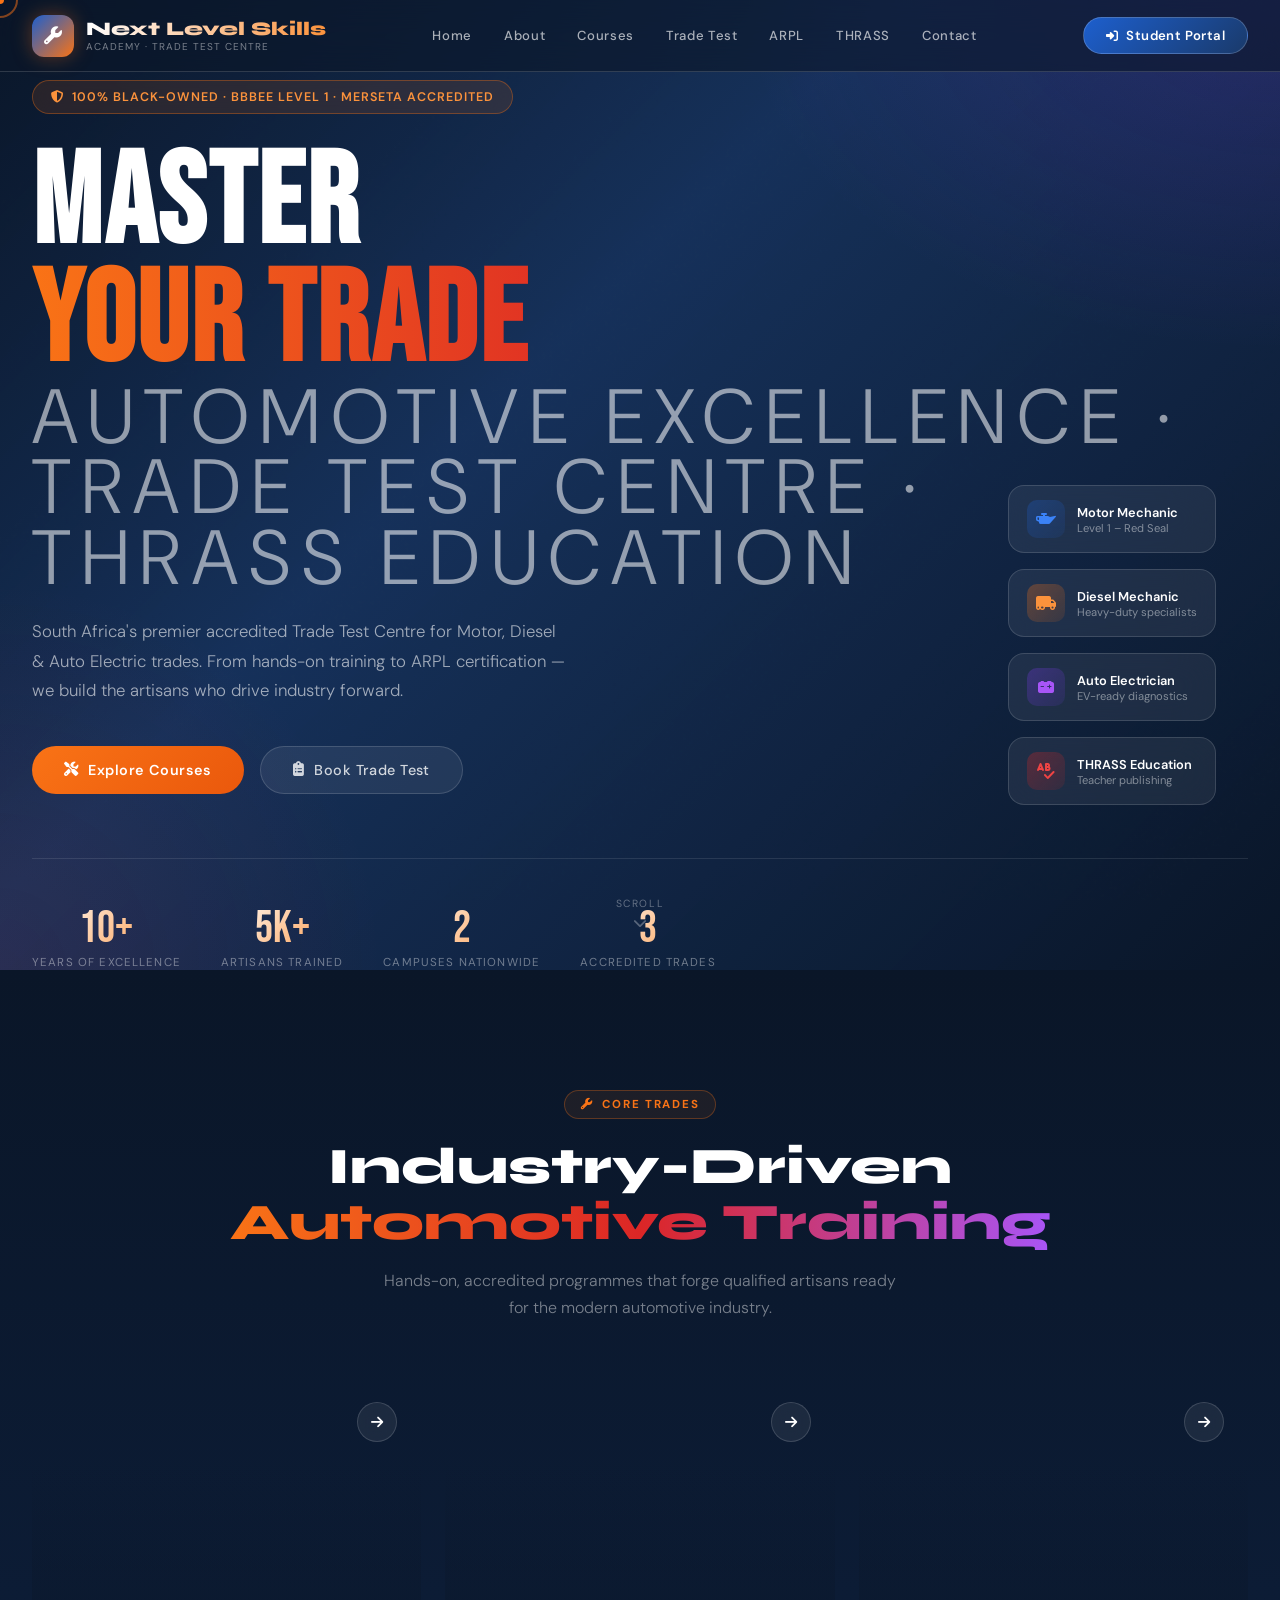
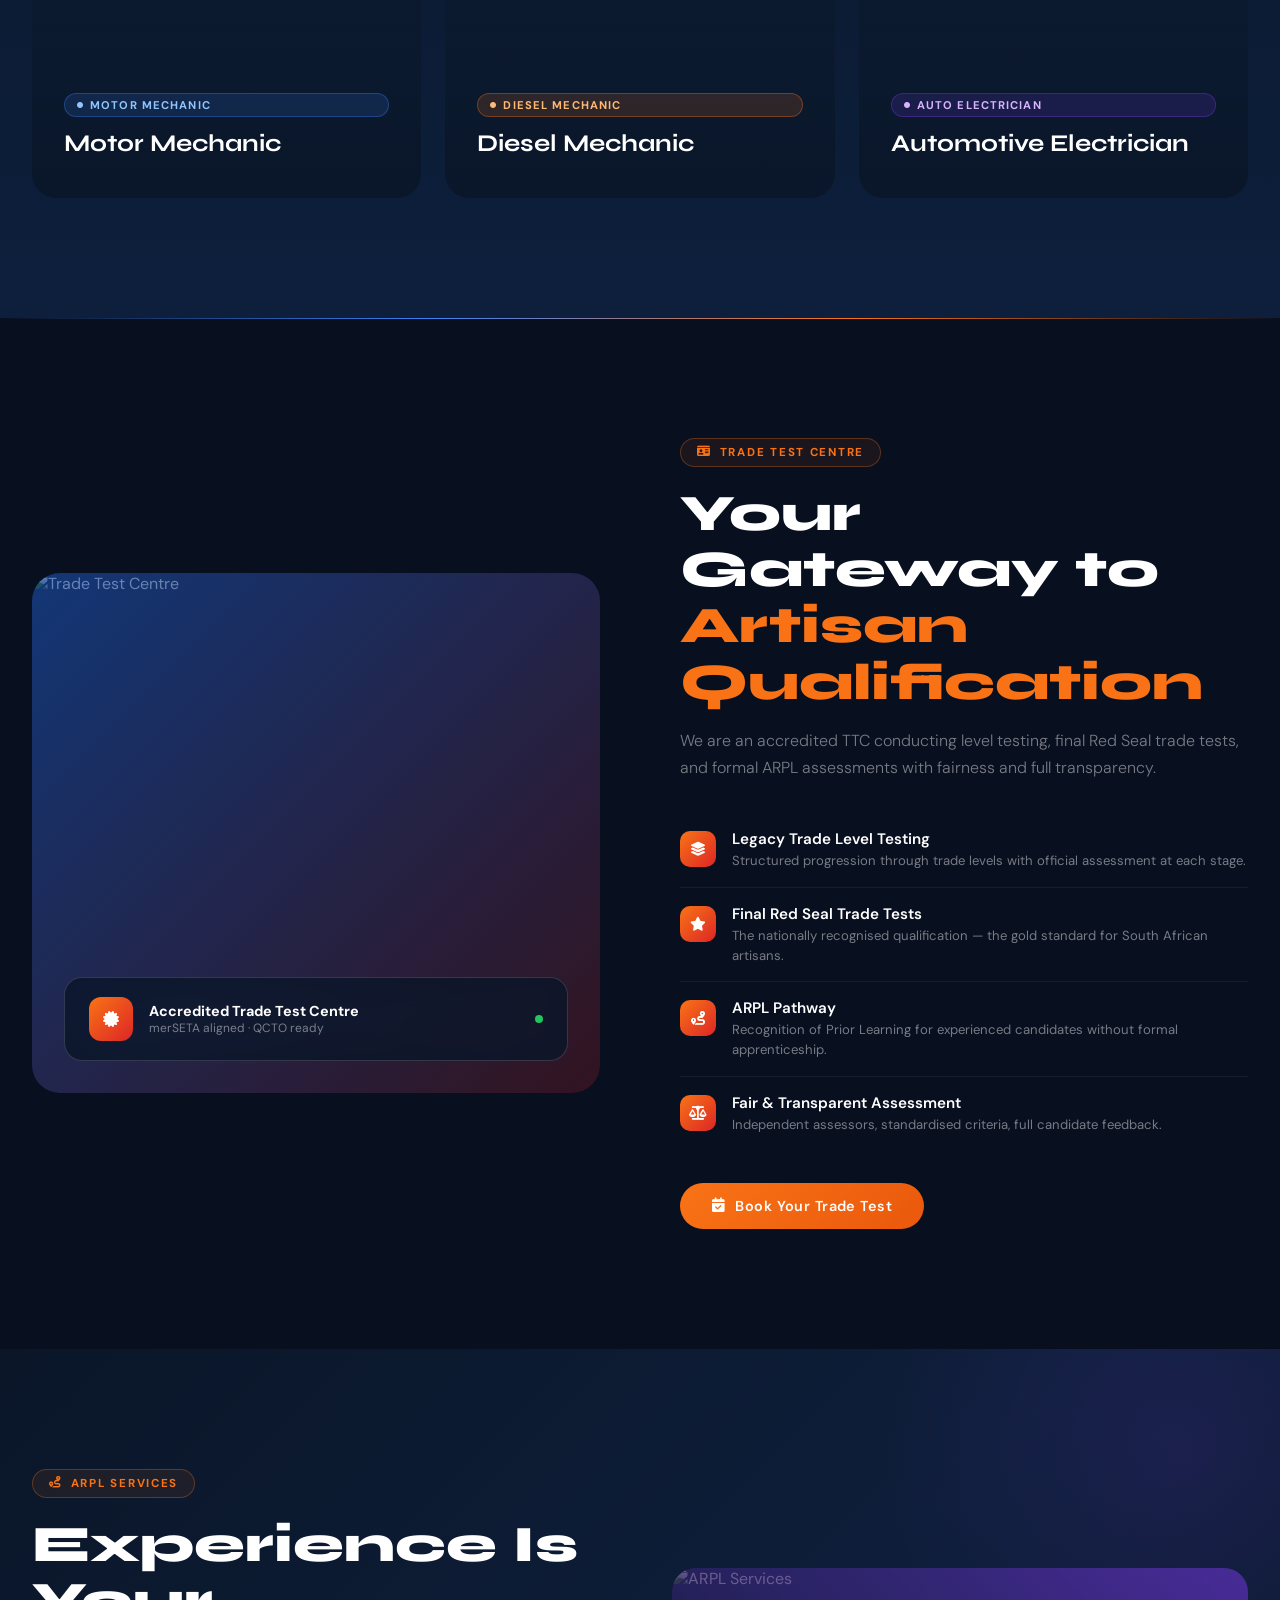
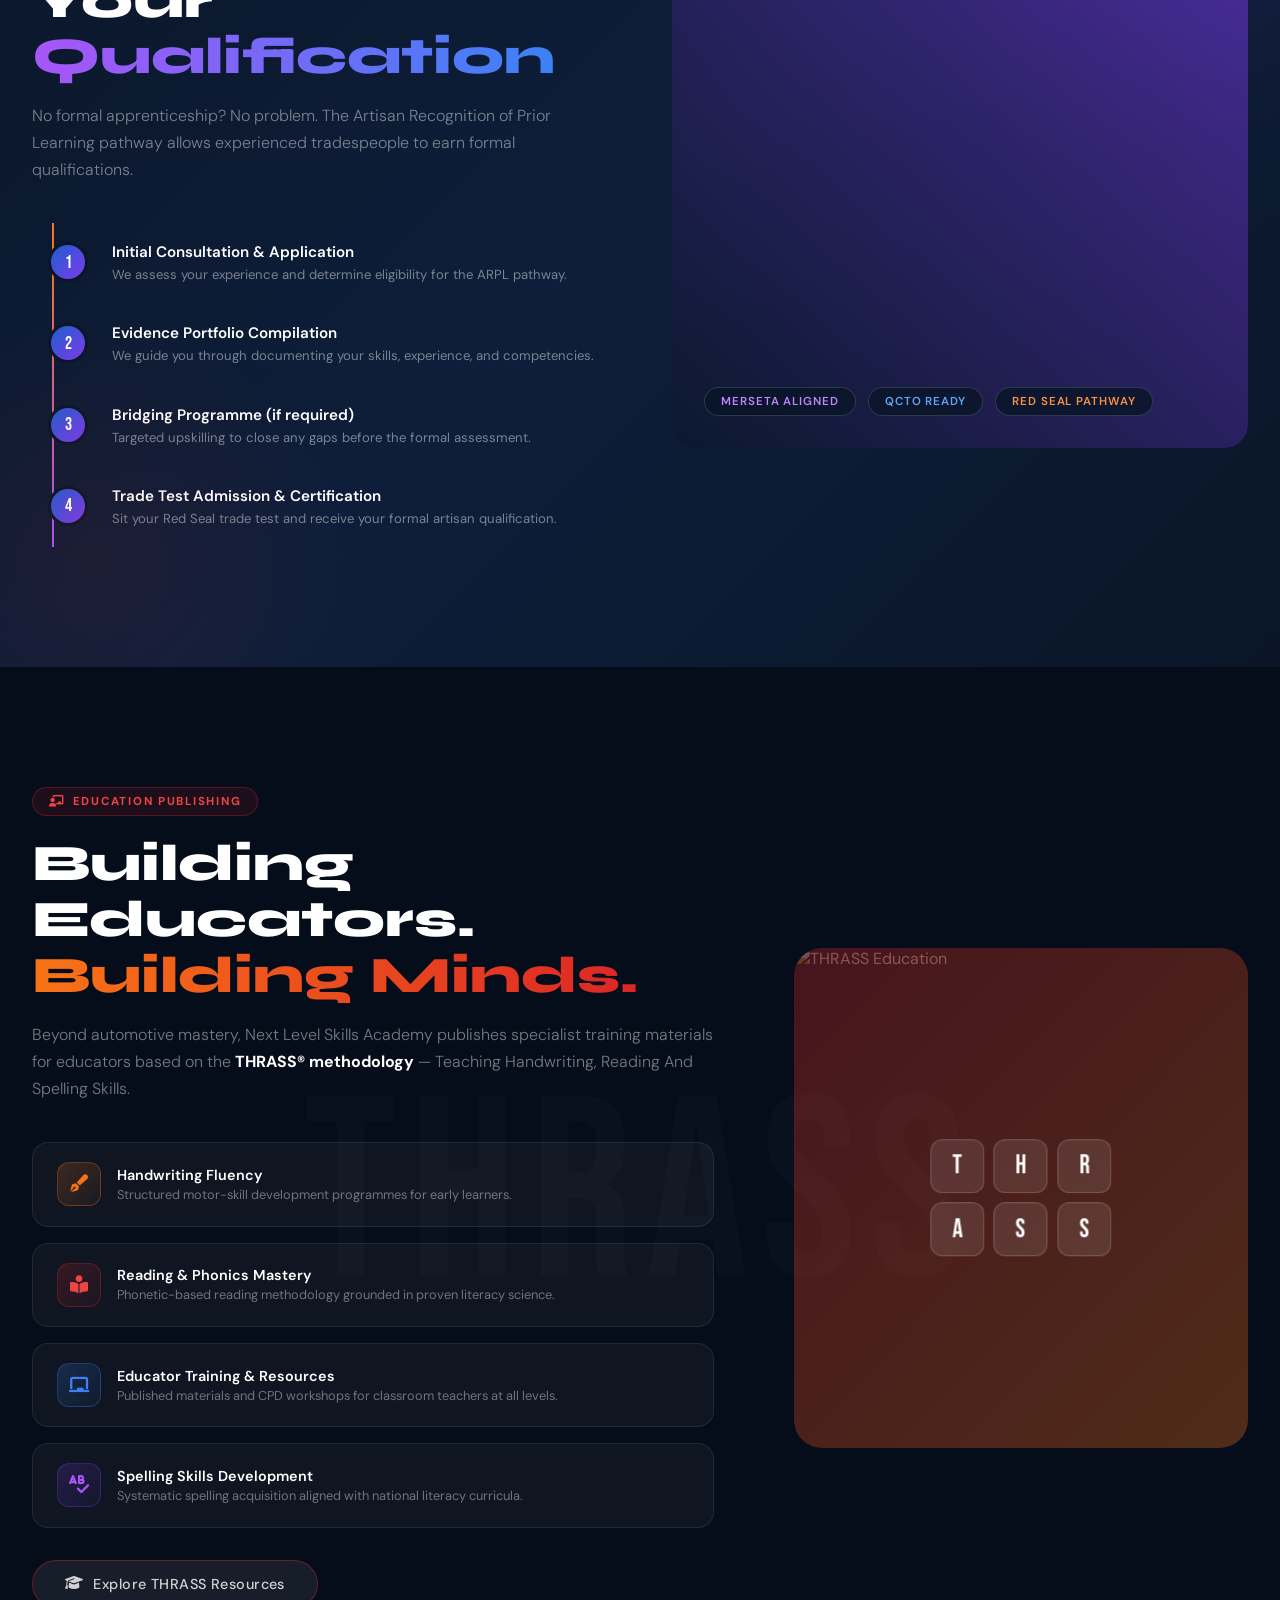
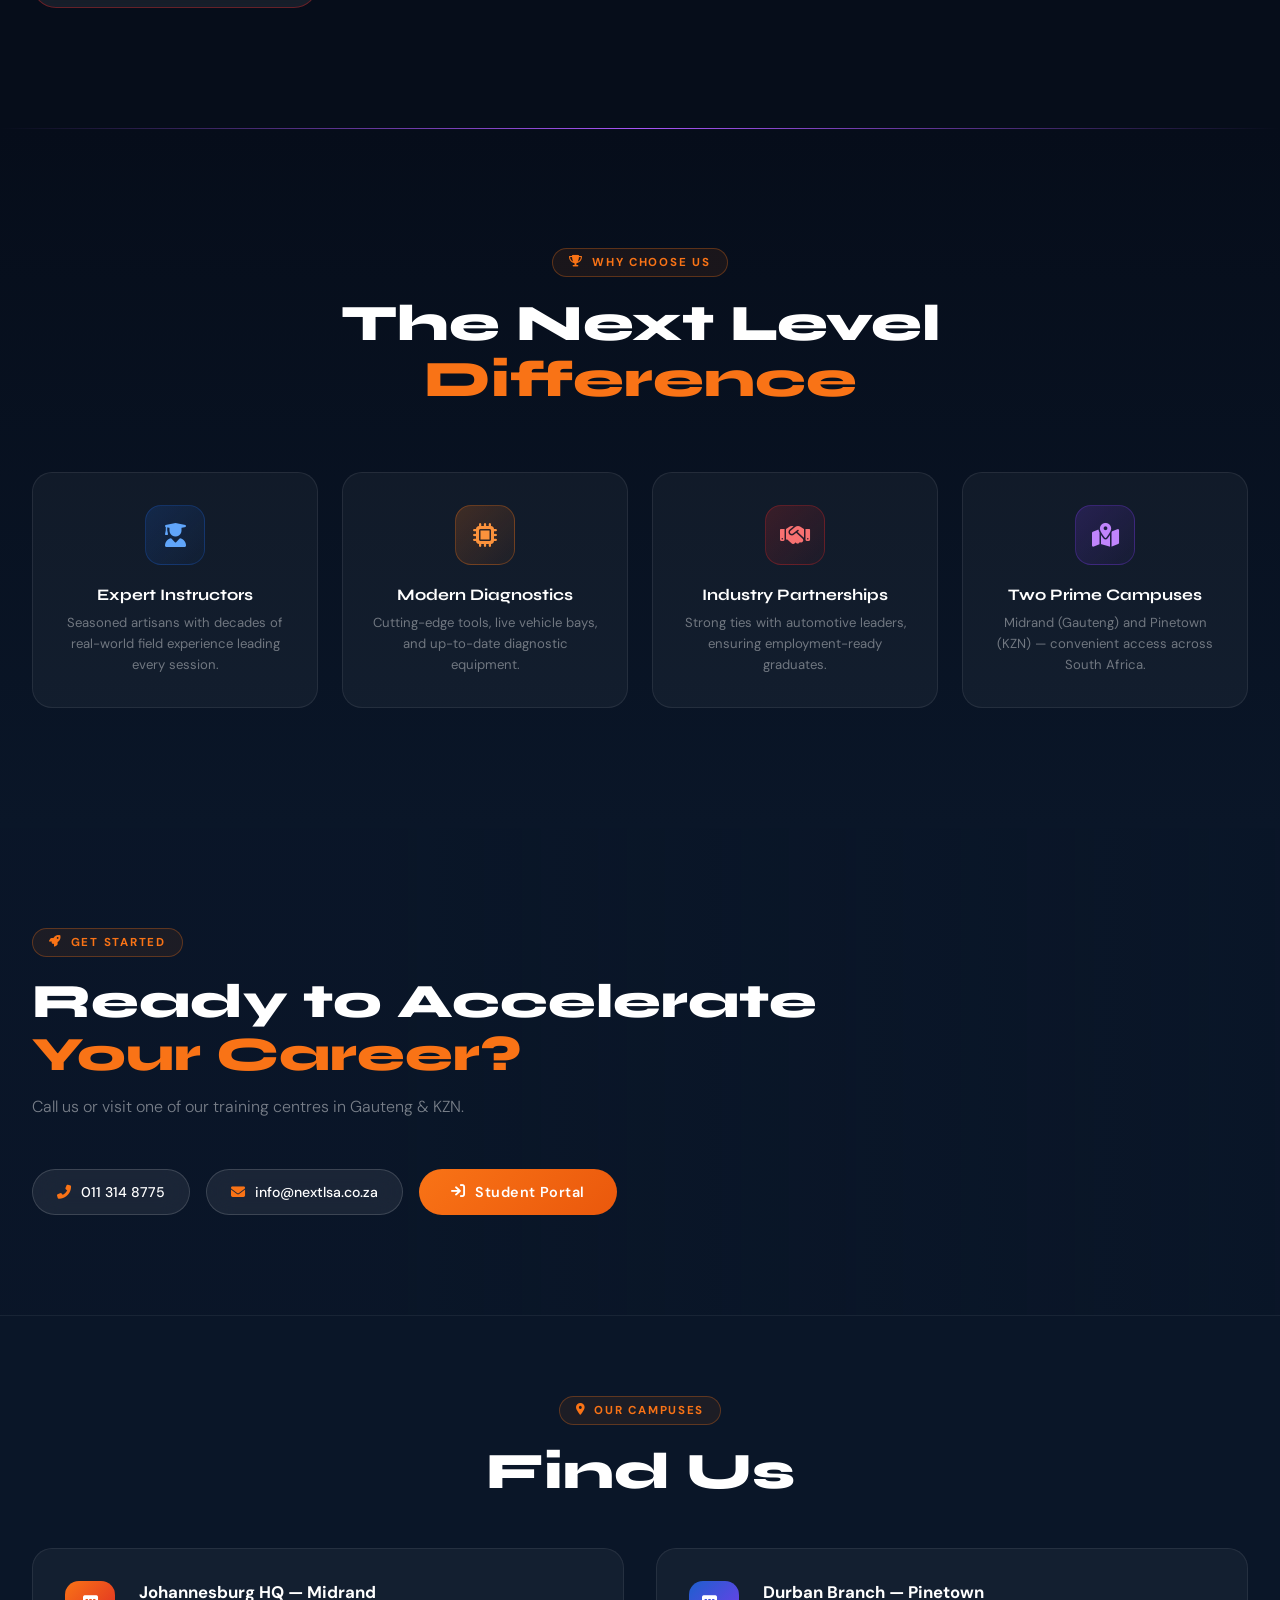
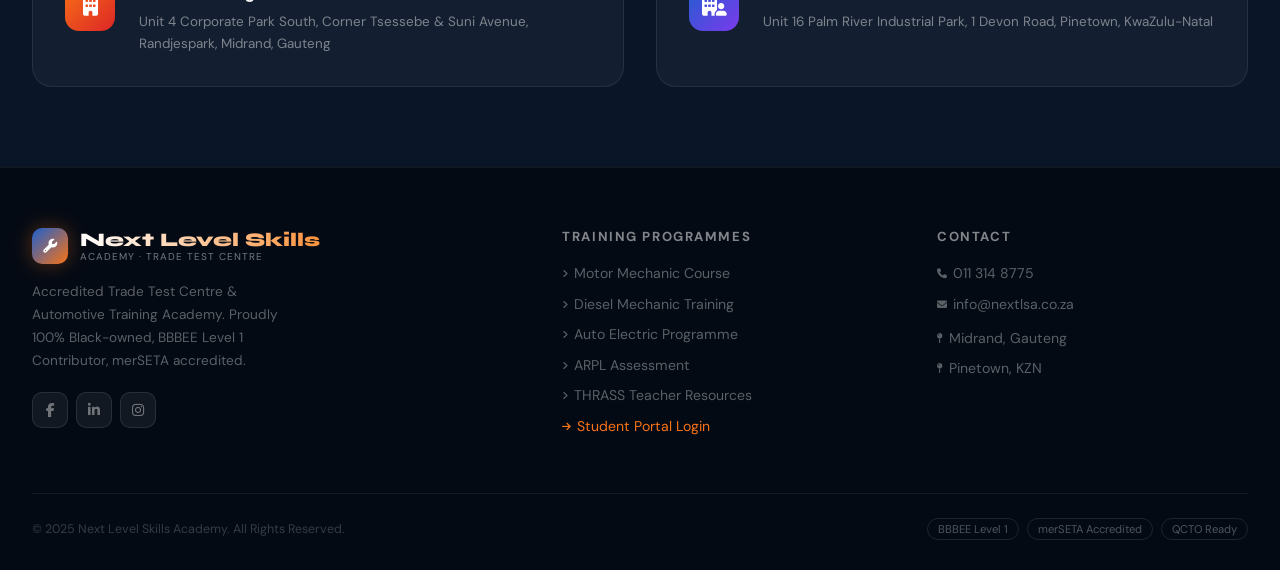
==== commit 5db1e9c9: "new page" ====
--- a/index.html
+++ b/index.html
@@ -2,1059 +2,1758 @@
 <html lang="en">
 <head>
   <meta charset="UTF-8">
-  <meta name="viewport" content="width=device-width, initial-scale=1.0">
-  <title>Next Level Learning | THRASS Africa</title>
+  <meta name="viewport" content="width=device-width, initial-scale=1.0, viewport-fit=cover">
+  <title>Next Level Skills Academy | Where Passion Meets Precision</title>
   <script src="https://cdn.tailwindcss.com"></script>
+  <link rel="stylesheet" href="https://cdnjs.cloudflare.com/ajax/libs/font-awesome/6.5.0/css/all.min.css">
   <link rel="preconnect" href="https://fonts.googleapis.com">
-  <link href="https://fonts.googleapis.com/css2?family=Cormorant+Garamond:ital,wght@0,400;0,600;0,700;1,400;1,600&family=Cabinet+Grotesk:wght@400;500;700;800;900&display=swap" rel="stylesheet">
-  <link rel="stylesheet" href="https://cdnjs.cloudflare.com/ajax/libs/font-awesome/6.5.0/css/all.min.css">
-
-  <script>
-    tailwind.config = {
-      theme: {
-        extend: {
-          fontFamily: {
-            display: ['Cormorant Garamond', 'serif'],
-            body: ['Cabinet Grotesk', 'sans-serif'],
-          },
-          colors: {
-            ink:    { DEFAULT: '#04112B', 50: '#EFF4FF', 100: '#D6E4FF', 200: '#AFC9FE', 300: '#7CAAFD', 400: '#4082FB', 500: '#1658F0', 600: '#0942D3', 700: '#0A32A4', 800: '#0D2780', 900: '#04112B' },
-            azure:  { DEFAULT: '#0ea5e9', 50: '#F0FBFF', 100: '#DDFAFF', 200: '#B3F1FE', 300: '#7AE6FC', 400: '#38D1F5', 500: '#0ea5e9', 600: '#0484C8', 700: '#066FA8', 800: '#0A5A88', 900: '#0C3F5E' },
-            frost:  '#F0F7FF',
-          },
-          animation: {
-            'float': 'float 6s ease-in-out infinite',
-            'float-slow': 'float 9s ease-in-out infinite',
-            'pulse-soft': 'pulseSoft 4s ease-in-out infinite',
-            'slide-up': 'slideUp 0.7s cubic-bezier(0.16,1,0.3,1) both',
-            'fade-in': 'fadeIn 0.6s ease both',
-            'shimmer': 'shimmer 2.5s linear infinite',
-            'spin-slow': 'spin 20s linear infinite',
-          },
-          keyframes: {
-            float: { '0%,100%': { transform: 'translateY(0px)' }, '50%': { transform: 'translateY(-16px)' } },
-            pulseSoft: { '0%,100%': { opacity: '0.6' }, '50%': { opacity: '1' } },
-            slideUp: { from: { opacity: '0', transform: 'translateY(32px)' }, to: { opacity: '1', transform: 'translateY(0)' } },
-            fadeIn: { from: { opacity: '0' }, to: { opacity: '1' } },
-            shimmer: { '0%': { backgroundPosition: '-200% 0' }, '100%': { backgroundPosition: '200% 0' } },
-          },
-          backdropBlur: { xs: '2px' },
-          backgroundImage: {
-            'grid-pattern': "url(\"data:image/svg+xml,%3Csvg width='60' height='60' viewBox='0 0 60 60' xmlns='http://www.w3.org/2000/svg'%3E%3Cg fill='none' fill-rule='evenodd'%3E%3Cg fill='%234082FB' fill-opacity='0.04'%3E%3Cpath d='M36 34v-4h-2v4h-4v2h4v4h2v-4h4v-2h-4zm0-30V0h-2v4h-4v2h4v4h2V6h4V4h-4zM6 34v-4H4v4H0v2h4v4h2v-4h4v-2H6zM6 4V0H4v4H0v2h4v4h2V6h4V4H6z'/%3E%3C/g%3E%3C/g%3E%3C/svg%3E\")",
-          },
-        }
-      }
-    }
-  </script>
+  <link href="https://fonts.googleapis.com/css2?family=Bebas+Neue&family=Syne:wght@400;600;700;800&family=DM+Sans:ital,wght@0,300;0,400;0,500;1,300&display=swap" rel="stylesheet">
 
   <style>
-    *, *::before, *::after { box-sizing: border-box; }
+    :root {
+      --blue-deep: #0a1628;
+      --blue-mid: #1a3a6b;
+      --blue-bright: #1d5fce;
+      --blue-electric: #3b82f6;
+      --orange: #f97316;
+      --orange-warm: #fb923c;
+      --red: #dc2626;
+      --red-light: #ef4444;
+      --purple: #7c3aed;
+      --purple-soft: #a855f7;
+      --white: #ffffff;
+      --glass: rgba(255,255,255,0.07);
+      --glass-border: rgba(255,255,255,0.15);
+    }
+
+    * { box-sizing: border-box; margin: 0; padding: 0; }
+
     html { scroll-behavior: smooth; }
-    body { font-family: 'Cabinet Grotesk', sans-serif; overflow-x: hidden; }
-    h1, h2, h3 { font-family: 'Cormorant Garamond', serif; }
-
-    /* Glass card */
-    .glass {
-      background: rgba(255,255,255,0.12);
-      backdrop-filter: blur(24px);
-      -webkit-backdrop-filter: blur(24px);
-      border: 1px solid rgba(255,255,255,0.22);
-    }
-    .glass-white {
-      background: rgba(255,255,255,0.85);
+
+    body {
+      font-family: 'DM Sans', sans-serif;
+      background: var(--blue-deep);
+      color: var(--white);
+      overflow-x: hidden;
+    }
+
+    h1, h2, h3 { font-family: 'Syne', sans-serif; }
+
+    /* ============ CUSTOM CURSOR ============ */
+    .cursor-dot {
+      width: 8px; height: 8px;
+      background: var(--orange);
+      border-radius: 50%;
+      position: fixed;
+      top: 0; left: 0;
+      pointer-events: none;
+      z-index: 9999;
+      transform: translate(-50%,-50%);
+      transition: transform 0.1s;
+    }
+    .cursor-ring {
+      width: 36px; height: 36px;
+      border: 2px solid rgba(249,115,22,0.5);
+      border-radius: 50%;
+      position: fixed;
+      top: 0; left: 0;
+      pointer-events: none;
+      z-index: 9998;
+      transform: translate(-50%,-50%);
+      transition: all 0.12s ease;
+    }
+
+    /* ============ NOISE OVERLAY ============ */
+    body::before {
+      content: '';
+      position: fixed;
+      inset: 0;
+      background-image: url("data:image/svg+xml,%3Csvg viewBox='0 0 256 256' xmlns='http://www.w3.org/2000/svg'%3E%3Cfilter id='noise'%3E%3CfeTurbulence type='fractalNoise' baseFrequency='0.9' numOctaves='4' stitchTiles='stitch'/%3E%3C/filter%3E%3Crect width='100%25' height='100%25' filter='url(%23noise)' opacity='0.04'/%3E%3C/svg%3E");
+      pointer-events: none;
+      z-index: 1;
+      opacity: 0.5;
+    }
+
+    /* ============ NAVBAR ============ */
+    nav {
+      position: fixed;
+      top: 0; left: 0; right: 0;
+      z-index: 1000;
+      padding: 0 2rem;
+      height: 72px;
+      display: flex;
+      align-items: center;
+      justify-content: space-between;
+      background: rgba(10,22,40,0.6);
       backdrop-filter: blur(20px);
       -webkit-backdrop-filter: blur(20px);
-      border: 1px solid rgba(255,255,255,0.6);
-    }
-    .glass-dark {
-      background: rgba(4,17,43,0.45);
+      border-bottom: 1px solid var(--glass-border);
+      transition: all 0.3s;
+    }
+    nav.scrolled {
+      background: rgba(10,22,40,0.92);
+      height: 60px;
+    }
+    .nav-logo {
+      display: flex; align-items: center; gap: 12px;
+    }
+    .nav-logo-icon {
+      width: 42px; height: 42px;
+      border-radius: 12px;
+      background: linear-gradient(135deg, var(--blue-bright), var(--orange));
+      display: flex; align-items: center; justify-content: center;
+      font-size: 18px;
+      box-shadow: 0 0 20px rgba(249,115,22,0.35);
+      transition: transform 0.3s, box-shadow 0.3s;
+    }
+    .nav-logo:hover .nav-logo-icon {
+      transform: rotate(-5deg) scale(1.1);
+      box-shadow: 0 0 30px rgba(249,115,22,0.55);
+    }
+    .nav-brand-name {
+      font-family: 'Syne', sans-serif;
+      font-weight: 800;
+      font-size: 1.2rem;
+      line-height: 1.1;
+      background: linear-gradient(90deg, #fff, var(--orange-warm));
+      -webkit-background-clip: text;
+      background-clip: text;
+      color: transparent;
+    }
+    .nav-brand-sub {
+      font-size: 10px;
+      color: rgba(255,255,255,0.45);
+      font-weight: 400;
+      letter-spacing: 0.1em;
+      text-transform: uppercase;
+    }
+    .nav-links { display: flex; gap: 2rem; align-items: center; }
+    .nav-links a {
+      font-size: 0.82rem;
+      font-weight: 500;
+      color: rgba(255,255,255,0.65);
+      text-decoration: none;
+      letter-spacing: 0.05em;
+      position: relative;
+      transition: color 0.2s;
+    }
+    .nav-links a::after {
+      content: '';
+      position: absolute;
+      bottom: -3px; left: 0;
+      width: 0; height: 2px;
+      background: var(--orange);
+      transition: width 0.25s ease;
+      border-radius: 2px;
+    }
+    .nav-links a:hover { color: white; }
+    .nav-links a:hover::after { width: 100%; }
+    .nav-login {
+      background: linear-gradient(135deg, var(--blue-bright), var(--blue-mid));
+      color: white;
+      border: 1px solid rgba(255,255,255,0.2);
+      padding: 9px 22px;
+      border-radius: 50px;
+      font-size: 0.82rem;
+      font-weight: 600;
+      cursor: pointer;
+      text-decoration: none;
+      display: flex; align-items: center; gap: 8px;
+      transition: all 0.25s;
+      letter-spacing: 0.03em;
+    }
+    .nav-login:hover {
+      background: linear-gradient(135deg, var(--orange), #ea580c);
+      box-shadow: 0 6px 20px rgba(249,115,22,0.4);
+      transform: translateY(-1px);
+    }
+    .hamburger {
+      display: none;
+      flex-direction: column;
+      gap: 5px;
+      cursor: pointer;
+      padding: 6px;
+    }
+    .hamburger span {
+      display: block; width: 24px; height: 2px;
+      background: white;
+      border-radius: 2px;
+      transition: all 0.3s;
+    }
+
+    /* ============ HERO ============ */
+    .hero {
+      min-height: 100vh;
+      position: relative;
+      display: flex;
+      align-items: center;
+      overflow: hidden;
+    }
+    .hero-bg {
+      position: absolute;
+      inset: 0;
+      background-image: url('https://images.unsplash.com/photo-1581092921461-eab62e97a780?w=1800&q=80');
+      background-size: cover;
+      background-position: center 30%;
+      filter: brightness(0.28) saturate(1.2);
+      transform: scale(1.05);
+      animation: slowZoom 20s ease-in-out infinite alternate;
+    }
+    @keyframes slowZoom {
+      0% { transform: scale(1.05); }
+      100% { transform: scale(1.12); }
+    }
+    .hero-overlay {
+      position: absolute;
+      inset: 0;
+      background: 
+        radial-gradient(ellipse 70% 60% at 100% 0%, rgba(124,58,237,0.18) 0%, transparent 60%),
+        radial-gradient(ellipse 60% 80% at 0% 100%, rgba(220,38,38,0.1) 0%, transparent 50%),
+        linear-gradient(135deg, rgba(10,22,40,0.97) 0%, rgba(26,58,107,0.75) 40%, rgba(10,22,40,0.85) 100%);
+    }
+    .hero-content {
+      position: relative;
+      z-index: 10;
+      max-width: 1280px;
+      margin: 0 auto;
+      padding: 0 2rem;
+      padding-top: 80px;
+      width: 100%;
+    }
+
+    /* Floating badge */
+    .hero-badge {
+      display: inline-flex;
+      align-items: center;
+      gap: 8px;
+      background: rgba(249,115,22,0.12);
+      border: 1px solid rgba(249,115,22,0.35);
+      color: var(--orange-warm);
+      padding: 8px 18px;
+      border-radius: 50px;
+      font-size: 0.78rem;
+      font-weight: 600;
+      letter-spacing: 0.08em;
+      text-transform: uppercase;
+      margin-bottom: 2rem;
+      animation: fadeInDown 0.8s ease both;
+      backdrop-filter: blur(10px);
+    }
+    .hero-badge i { animation: pulse 2s infinite; }
+
+    .hero-title {
+      font-family: 'Bebas Neue', sans-serif;
+      font-size: clamp(4rem, 10vw, 9rem);
+      line-height: 0.92;
+      letter-spacing: 0.02em;
+      margin-bottom: 1.5rem;
+      animation: fadeInUp 0.9s 0.15s ease both;
+    }
+    .hero-title .line-1 { color: white; display: block; }
+    .hero-title .line-2 {
+      display: block;
+      background: linear-gradient(90deg, var(--orange), var(--red), var(--purple-soft));
+      -webkit-background-clip: text;
+      background-clip: text;
+      color: transparent;
+    }
+    .hero-title .line-3 { color: rgba(255,255,255,0.55); display: block; font-size: 60%; letter-spacing: 0.15em; font-family: 'DM Sans', sans-serif; font-weight: 300; text-transform: uppercase; }
+
+    .hero-desc {
+      max-width: 540px;
+      font-size: 1.05rem;
+      color: rgba(255,255,255,0.6);
+      line-height: 1.75;
+      font-weight: 300;
+      margin-bottom: 2.5rem;
+      animation: fadeInUp 0.9s 0.3s ease both;
+    }
+
+    .hero-actions {
+      display: flex;
+      gap: 1rem;
+      flex-wrap: wrap;
+      animation: fadeInUp 0.9s 0.45s ease both;
+    }
+    .btn-primary {
+      background: linear-gradient(135deg, var(--orange), #ea580c);
+      color: white;
+      padding: 14px 32px;
+      border-radius: 50px;
+      font-weight: 600;
+      font-size: 0.9rem;
+      text-decoration: none;
+      display: inline-flex;
+      align-items: center;
+      gap: 10px;
+      transition: all 0.3s;
+      position: relative;
+      overflow: hidden;
+      letter-spacing: 0.03em;
+    }
+    .btn-primary::before {
+      content: '';
+      position: absolute;
+      inset: 0;
+      background: linear-gradient(135deg, transparent, rgba(255,255,255,0.15));
+      opacity: 0;
+      transition: opacity 0.3s;
+    }
+    .btn-primary:hover {
+      transform: translateY(-3px);
+      box-shadow: 0 15px 35px rgba(249,115,22,0.45);
+    }
+    .btn-primary:hover::before { opacity: 1; }
+    .btn-ghost {
+      background: var(--glass);
+      border: 1px solid var(--glass-border);
+      color: rgba(255,255,255,0.8);
+      padding: 14px 32px;
+      border-radius: 50px;
+      font-weight: 500;
+      font-size: 0.9rem;
+      text-decoration: none;
+      display: inline-flex;
+      align-items: center;
+      gap: 10px;
+      backdrop-filter: blur(10px);
+      transition: all 0.3s;
+      letter-spacing: 0.03em;
+    }
+    .btn-ghost:hover {
+      background: rgba(255,255,255,0.12);
+      border-color: var(--orange);
+      color: white;
+      transform: translateY(-3px);
+    }
+
+    .hero-stats {
+      display: flex;
+      gap: 2.5rem;
+      flex-wrap: wrap;
+      margin-top: 4rem;
+      padding-top: 3rem;
+      border-top: 1px solid rgba(255,255,255,0.1);
+      animation: fadeInUp 0.9s 0.6s ease both;
+    }
+    .stat-item { text-align: center; }
+    .stat-num {
+      font-family: 'Bebas Neue', sans-serif;
+      font-size: 2.8rem;
+      line-height: 1;
+      background: linear-gradient(135deg, white, var(--orange-warm));
+      -webkit-background-clip: text;
+      background-clip: text;
+      color: transparent;
+    }
+    .stat-label {
+      font-size: 0.72rem;
+      color: rgba(255,255,255,0.4);
+      text-transform: uppercase;
+      letter-spacing: 0.1em;
+      margin-top: 4px;
+    }
+
+    /* Floating cards on hero right */
+    .hero-float-cards {
+      position: absolute;
+      right: 5%;
+      top: 50%;
+      transform: translateY(-50%);
+      display: flex;
+      flex-direction: column;
+      gap: 1rem;
+      animation: fadeInRight 1s 0.5s ease both;
+      z-index: 10;
+    }
+    .float-card {
+      background: rgba(255,255,255,0.07);
       backdrop-filter: blur(20px);
       -webkit-backdrop-filter: blur(20px);
-      border: 1px solid rgba(255,255,255,0.12);
-    }
-
-    /* Gradient text */
-    .grad-text {
-      background: linear-gradient(135deg, #3B82F6 0%, #0ea5e9 50%, #38bdf8 100%);
-      -webkit-background-clip: text;
-      -webkit-text-fill-color: transparent;
-      background-clip: text;
-    }
-    .grad-text-light {
-      background: linear-gradient(135deg, #BAE6FD 0%, #93C5FD 50%, #E0F2FE 100%);
-      -webkit-background-clip: text;
-      -webkit-text-fill-color: transparent;
-      background-clip: text;
-    }
-
-    /* Shimmer button */
-    .btn-shimmer {
-      background: linear-gradient(90deg, #1658F0 0%, #0ea5e9 33%, #38bdf8 66%, #1658F0 100%);
-      background-size: 200% auto;
-      animation: shimmer 3s linear infinite;
-    }
-
-    /* Scroll reveal */
-    .reveal { opacity: 0; transform: translateY(28px); transition: opacity 0.75s cubic-bezier(0.16,1,0.3,1), transform 0.75s cubic-bezier(0.16,1,0.3,1); }
-    .reveal.up { opacity: 1; transform: none; }
-    .reveal-left { opacity: 0; transform: translateX(-28px); transition: opacity 0.75s cubic-bezier(0.16,1,0.3,1), transform 0.75s cubic-bezier(0.16,1,0.3,1); }
-    .reveal-left.up { opacity: 1; transform: none; }
-    .reveal-right { opacity: 0; transform: translateX(28px); transition: opacity 0.75s cubic-bezier(0.16,1,0.3,1), transform 0.75s cubic-bezier(0.16,1,0.3,1); }
-    .reveal-right.up { opacity: 1; transform: none; }
-
-    /* Nav link underline */
-    .nav-link::after {
+      border: 1px solid rgba(255,255,255,0.14);
+      border-radius: 16px;
+      padding: 14px 18px;
+      display: flex;
+      align-items: center;
+      gap: 12px;
+      min-width: 200px;
+      transition: all 0.3s;
+      cursor: default;
+    }
+    .float-card:hover {
+      background: rgba(255,255,255,0.12);
+      border-color: var(--orange);
+      transform: translateX(-6px);
+      box-shadow: 0 10px 30px rgba(0,0,0,0.3);
+    }
+    .float-card-icon {
+      width: 38px; height: 38px;
+      border-radius: 10px;
+      display: flex; align-items: center; justify-content: center;
+      font-size: 16px;
+      flex-shrink: 0;
+    }
+    .float-card-text .fc-title {
+      font-size: 0.8rem;
+      font-weight: 600;
+      color: white;
+    }
+    .float-card-text .fc-sub {
+      font-size: 0.7rem;
+      color: rgba(255,255,255,0.45);
+    }
+
+    /* Scroll cue */
+    .scroll-cue {
+      position: absolute;
+      bottom: 40px;
+      left: 50%;
+      transform: translateX(-50%);
+      display: flex;
+      flex-direction: column;
+      align-items: center;
+      gap: 6px;
+      z-index: 10;
+      animation: bounce 2s infinite;
+    }
+    .scroll-cue span {
+      font-size: 0.65rem;
+      letter-spacing: 0.15em;
+      text-transform: uppercase;
+      color: rgba(255,255,255,0.35);
+    }
+    .scroll-cue i { color: rgba(255,255,255,0.3); font-size: 14px; }
+    @keyframes bounce {
+      0%, 100% { transform: translateX(-50%) translateY(0); }
+      50% { transform: translateX(-50%) translateY(8px); }
+    }
+
+    /* ============ SECTION COMMON ============ */
+    section { position: relative; z-index: 2; }
+    .section-label {
+      display: inline-flex;
+      align-items: center;
+      gap: 8px;
+      font-size: 0.72rem;
+      font-weight: 700;
+      letter-spacing: 0.15em;
+      text-transform: uppercase;
+      color: var(--orange);
+      border: 1px solid rgba(249,115,22,0.3);
+      background: rgba(249,115,22,0.08);
+      padding: 6px 16px;
+      border-radius: 50px;
+      margin-bottom: 1.2rem;
+    }
+    .section-title {
+      font-family: 'Syne', sans-serif;
+      font-weight: 800;
+      font-size: clamp(2rem, 4vw, 3.2rem);
+      line-height: 1.1;
+      color: white;
+    }
+    .section-sub {
+      color: rgba(255,255,255,0.45);
+      font-size: 1rem;
+      font-weight: 300;
+      line-height: 1.7;
+      max-width: 520px;
+    }
+    .container { max-width: 1280px; margin: 0 auto; padding: 0 2rem; }
+
+    /* ============ DIAGONAL DIVIDER ============ */
+    .divider-diagonal {
+      height: 80px;
+      background: inherit;
+      clip-path: polygon(0 0, 100% 100%, 100% 100%, 0 100%);
+    }
+
+    /* ============ TRADES SECTION ============ */
+    .trades-section {
+      padding: 120px 0;
+      background: linear-gradient(180deg, var(--blue-deep) 0%, #0d1f3c 100%);
+    }
+    .trades-grid {
+      display: grid;
+      grid-template-columns: repeat(auto-fit, minmax(340px, 1fr));
+      gap: 1.5rem;
+      margin-top: 4rem;
+    }
+    .trade-card {
+      position: relative;
+      border-radius: 24px;
+      overflow: hidden;
+      cursor: pointer;
+      height: 420px;
+      transition: transform 0.4s cubic-bezier(0.23, 1, 0.32, 1);
+    }
+    .trade-card:hover { transform: translateY(-10px); }
+    .trade-card-bg {
+      position: absolute;
+      inset: 0;
+      background-size: cover;
+      background-position: center;
+      filter: brightness(0.3) saturate(1.1);
+      transition: filter 0.5s, transform 0.5s;
+    }
+    .trade-card:hover .trade-card-bg {
+      filter: brightness(0.4) saturate(1.3);
+      transform: scale(1.08);
+    }
+    .trade-card-overlay {
+      position: absolute;
+      inset: 0;
+      background: linear-gradient(180deg, transparent 20%, rgba(10,22,40,0.95) 100%);
+      transition: all 0.4s;
+    }
+    .trade-card:hover .trade-card-overlay {
+      background: linear-gradient(180deg, rgba(10,22,40,0.3) 0%, rgba(10,22,40,0.97) 100%);
+    }
+    .trade-card-content {
+      position: absolute;
+      inset: 0;
+      padding: 2rem;
+      display: flex;
+      flex-direction: column;
+      justify-content: flex-end;
+    }
+    .trade-icon {
+      width: 54px; height: 54px;
+      border-radius: 14px;
+      display: flex; align-items: center; justify-content: center;
+      font-size: 22px;
+      margin-bottom: 1rem;
+      opacity: 0;
+      transform: translateY(10px);
+      transition: all 0.4s 0.05s;
+    }
+    .trade-card:hover .trade-icon { opacity: 1; transform: translateY(0); }
+    .trade-card h3 {
+      font-family: 'Syne', sans-serif;
+      font-weight: 700;
+      font-size: 1.5rem;
+      color: white;
+      margin-bottom: 0.5rem;
+    }
+    .trade-card p {
+      font-size: 0.88rem;
+      color: rgba(255,255,255,0.6);
+      line-height: 1.6;
+      max-height: 0;
+      overflow: hidden;
+      transition: max-height 0.5s, opacity 0.4s;
+      opacity: 0;
+    }
+    .trade-card:hover p { max-height: 80px; opacity: 1; }
+    .trade-card-tag {
+      display: inline-flex; align-items: center; gap: 6px;
+      font-size: 0.7rem; font-weight: 700; letter-spacing: 0.1em; text-transform: uppercase;
+      padding: 4px 12px; border-radius: 50px;
+      margin-bottom: 0.75rem;
+    }
+    .trade-arrow {
+      position: absolute;
+      top: 1.5rem; right: 1.5rem;
+      width: 40px; height: 40px;
+      border-radius: 50%;
+      background: var(--glass);
+      border: 1px solid var(--glass-border);
+      display: flex; align-items: center; justify-content: center;
+      backdrop-filter: blur(10px);
+      transition: all 0.3s;
+    }
+    .trade-card:hover .trade-arrow {
+      background: var(--orange);
+      border-color: var(--orange);
+      transform: rotate(45deg);
+    }
+
+    /* ============ TRADE TEST SECTION ============ */
+    .trade-test-section {
+      padding: 120px 0;
+      background: #080f1f;
+      position: relative;
+    }
+    .trade-test-section::before {
       content: '';
       position: absolute;
-      bottom: -2px;
-      left: 0;
-      width: 0;
-      height: 2px;
-      background: linear-gradient(90deg, #1658F0, #0ea5e9);
-      border-radius: 2px;
-      transition: width 0.35s cubic-bezier(0.16,1,0.3,1);
-    }
-    .nav-link:hover::after { width: 100%; }
-
-    /* Custom scrollbar */
-    ::-webkit-scrollbar { width: 6px; }
-    ::-webkit-scrollbar-track { background: #F0F7FF; }
-    ::-webkit-scrollbar-thumb { background: linear-gradient(180deg, #1658F0, #0ea5e9); border-radius: 3px; }
-
-    /* Parallax image */
-    .parallax-bg { background-attachment: fixed; }
-    @media (max-width: 768px) { .parallax-bg { background-attachment: scroll; } }
-
-    /* Mobile menu */
-    #mobile-menu { max-height: 0; overflow: hidden; transition: max-height 0.4s cubic-bezier(0.16,1,0.3,1); }
-    #mobile-menu.open { max-height: 480px; }
-
-    /* Noise texture overlay */
-    .noise::before {
+      top: 0; left: 0; right: 0;
+      height: 1px;
+      background: linear-gradient(90deg, transparent, var(--blue-electric), var(--orange), transparent);
+    }
+    .tt-grid {
+      display: grid;
+      grid-template-columns: 1fr 1fr;
+      gap: 5rem;
+      align-items: center;
+      margin-top: 0;
+    }
+    .tt-image {
+      position: relative;
+      border-radius: 28px;
+      overflow: hidden;
+      height: 520px;
+    }
+    .tt-image img {
+      width: 100%; height: 100%;
+      object-fit: cover;
+      filter: brightness(0.5) saturate(1.2);
+      transition: transform 0.6s;
+    }
+    .tt-image:hover img { transform: scale(1.05); }
+    .tt-image-overlay {
+      position: absolute;
+      inset: 0;
+      background: linear-gradient(135deg, rgba(29,95,206,0.5), rgba(220,38,38,0.2));
+      mix-blend-mode: color;
+    }
+    .tt-image-badge {
+      position: absolute;
+      bottom: 2rem;
+      left: 2rem;
+      right: 2rem;
+      background: rgba(10,22,40,0.85);
+      backdrop-filter: blur(20px);
+      border: 1px solid rgba(255,255,255,0.15);
+      border-radius: 18px;
+      padding: 1.2rem 1.5rem;
+      display: flex;
+      align-items: center;
+      gap: 1rem;
+    }
+    .tt-check-list {
+      list-style: none;
+      margin-top: 2rem;
+      space-y: 1rem;
+    }
+    .tt-check-list li {
+      display: flex;
+      gap: 1rem;
+      padding: 1rem 0;
+      border-bottom: 1px solid rgba(255,255,255,0.06);
+      transition: all 0.25s;
+      cursor: default;
+    }
+    .tt-check-list li:last-child { border-bottom: none; }
+    .tt-check-list li:hover { padding-left: 8px; }
+    .tt-check-icon {
+      width: 36px; height: 36px;
+      border-radius: 10px;
+      background: linear-gradient(135deg, var(--orange), var(--red));
+      display: flex; align-items: center; justify-content: center;
+      font-size: 14px;
+      flex-shrink: 0;
+      margin-top: 2px;
+    }
+    .tt-check-list li h4 {
+      font-weight: 600;
+      font-size: 0.95rem;
+      color: white;
+      margin-bottom: 2px;
+    }
+    .tt-check-list li p {
+      font-size: 0.82rem;
+      color: rgba(255,255,255,0.45);
+      line-height: 1.5;
+    }
+
+    /* ============ ARPL SECTION ============ */
+    .arpl-section {
+      padding: 120px 0;
+      background: linear-gradient(135deg, #0a1628, #0e1e3a, #0a1628);
+      position: relative;
+      overflow: hidden;
+    }
+    .arpl-section::before {
       content: '';
       position: absolute;
+      top: -200px; right: -200px;
+      width: 600px; height: 600px;
+      background: radial-gradient(circle, rgba(124,58,237,0.12), transparent 70%);
+      pointer-events: none;
+    }
+    .arpl-section::after {
+      content: '';
+      position: absolute;
+      bottom: -150px; left: -150px;
+      width: 500px; height: 500px;
+      background: radial-gradient(circle, rgba(220,38,38,0.08), transparent 70%);
+      pointer-events: none;
+    }
+    .arpl-grid {
+      display: grid;
+      grid-template-columns: 1fr 1fr;
+      gap: 4rem;
+      align-items: center;
+    }
+    .arpl-steps {
+      display: flex;
+      flex-direction: column;
+      gap: 0;
+      position: relative;
+      margin-top: 2.5rem;
+    }
+    .arpl-steps::before {
+      content: '';
+      position: absolute;
+      left: 20px;
+      top: 0; bottom: 0;
+      width: 2px;
+      background: linear-gradient(180deg, var(--orange), var(--purple-soft));
+    }
+    .arpl-step {
+      display: flex;
+      gap: 1.5rem;
+      padding: 1.2rem 0;
+      padding-left: 1rem;
+      cursor: default;
+      transition: all 0.3s;
+    }
+    .arpl-step:hover { transform: translateX(8px); }
+    .step-num {
+      width: 40px; height: 40px;
+      border-radius: 50%;
+      background: linear-gradient(135deg, var(--blue-bright), var(--purple));
+      display: flex; align-items: center; justify-content: center;
+      font-family: 'Bebas Neue', sans-serif;
+      font-size: 1.1rem;
+      color: white;
+      flex-shrink: 0;
+      border: 3px solid var(--blue-deep);
+      position: relative;
+      z-index: 1;
+      transition: transform 0.3s;
+    }
+    .arpl-step:hover .step-num { transform: scale(1.15); }
+    .step-content h4 { font-weight: 600; font-size: 0.95rem; color: white; margin-bottom: 3px; }
+    .step-content p { font-size: 0.82rem; color: rgba(255,255,255,0.45); line-height: 1.5; }
+    .arpl-image {
+      position: relative;
+      height: 480px;
+      border-radius: 24px;
+      overflow: hidden;
+    }
+    .arpl-image img {
+      width: 100%; height: 100%;
+      object-fit: cover;
+      filter: brightness(0.4) saturate(1.1);
+    }
+    .arpl-image-overlay {
+      position: absolute;
       inset: 0;
-      background-image: url("data:image/svg+xml,%3Csvg viewBox='0 0 512 512' xmlns='http://www.w3.org/2000/svg'%3E%3Cfilter id='n'%3E%3CfeTurbulence type='fractalNoise' baseFrequency='0.75' numOctaves='4'/%3E%3C/filter%3E%3Crect width='100%25' height='100%25' filter='url(%23n)' opacity='0.03'/%3E%3C/svg%3E");
+      background: linear-gradient(225deg, rgba(124,58,237,0.5), rgba(10,22,40,0.6));
+      mix-blend-mode: color;
+    }
+    .arpl-tags {
+      position: absolute;
+      bottom: 2rem; left: 2rem; right: 2rem;
+      display: flex; gap: 0.75rem; flex-wrap: wrap;
+    }
+    .arpl-tag {
+      background: rgba(10,22,40,0.85);
+      backdrop-filter: blur(15px);
+      border: 1px solid rgba(255,255,255,0.15);
+      border-radius: 50px;
+      padding: 6px 16px;
+      font-size: 0.72rem;
+      font-weight: 600;
+      letter-spacing: 0.08em;
+      text-transform: uppercase;
+    }
+
+    /* ============ THRASS SECTION ============ */
+    .thrass-section {
+      padding: 120px 0;
+      background: #060d1a;
+      position: relative;
+      overflow: hidden;
+    }
+    .thrass-bg-text {
+      position: absolute;
+      top: 50%;
+      left: 50%;
+      transform: translate(-50%, -50%);
+      font-family: 'Bebas Neue', sans-serif;
+      font-size: clamp(8rem, 20vw, 18rem);
+      color: rgba(255,255,255,0.02);
+      white-space: nowrap;
       pointer-events: none;
-    }
-
-    /* Stats counter */
-    .counter { transition: all 0.3s; }
-
-    /* Floating elements */
-    .float-1 { animation: float 6s ease-in-out infinite; }
-    .float-2 { animation: float 8s ease-in-out 1s infinite; }
-    .float-3 { animation: float 7s ease-in-out 2s infinite; }
-
-    /* Orbit ring */
-    .orbit { animation: spin 20s linear infinite; }
-    .orbit-reverse { animation: spin 25s linear reverse infinite; }
-    @keyframes spin { to { transform: rotate(360deg); } }
-
-    /* Card hover lift */
-    .card-hover { transition: transform 0.4s cubic-bezier(0.16,1,0.3,1), box-shadow 0.4s ease; }
-    .card-hover:hover { transform: translateY(-10px); box-shadow: 0 30px 60px rgba(4,17,43,0.18); }
-
-    /* Marquee */
-    .marquee-track { display: flex; animation: marquee 24s linear infinite; white-space: nowrap; }
-    @keyframes marquee { from { transform: translateX(0); } to { transform: translateX(-50%); } }
-
-    /* Line decoration */
-    .line-deco { background: linear-gradient(90deg, transparent, #3B82F6, #0ea5e9, transparent); height: 1px; }
-
-    /* Blob */
-    .blob {
-      border-radius: 60% 40% 30% 70% / 60% 30% 70% 40%;
-      animation: blobMove 12s ease-in-out infinite;
-    }
-    @keyframes blobMove {
-      0%,100% { border-radius: 60% 40% 30% 70% / 60% 30% 70% 40%; }
-      33%      { border-radius: 30% 60% 70% 40% / 50% 60% 30% 60%; }
-      66%      { border-radius: 50% 60% 30% 60% / 30% 40% 60% 50%; }
-    }
-
-    /* Dot pattern */
-    .dot-bg { background-image: radial-gradient(circle, #1658F020 1px, transparent 1px); background-size: 28px 28px; }
-
-    /* Image zoom */
-    .img-zoom img { transition: transform 0.6s cubic-bezier(0.16,1,0.3,1); }
-    .img-zoom:hover img { transform: scale(1.06); }
+      letter-spacing: 0.05em;
+    }
+    .thrass-inner {
+      position: relative;
+      z-index: 2;
+    }
+    .thrass-grid {
+      display: grid;
+      grid-template-columns: 1.2fr 0.8fr;
+      gap: 5rem;
+      align-items: center;
+      margin-top: 0;
+    }
+    .thrass-image {
+      height: 500px;
+      border-radius: 28px;
+      overflow: hidden;
+      position: relative;
+    }
+    .thrass-image img {
+      width: 100%; height: 100%;
+      object-fit: cover;
+      filter: brightness(0.4) saturate(1.1);
+      transition: transform 0.5s;
+    }
+    .thrass-image:hover img { transform: scale(1.05); }
+    .thrass-image-overlay {
+      position: absolute;
+      inset: 0;
+      background: linear-gradient(135deg, rgba(220,38,38,0.3), rgba(249,115,22,0.3));
+    }
+    .thrass-letters {
+      position: absolute;
+      top: 50%; left: 50%;
+      transform: translate(-50%, -50%);
+      display: grid;
+      grid-template-columns: repeat(3, 1fr);
+      gap: 0.6rem;
+    }
+    .thrass-letter {
+      width: 54px; height: 54px;
+      background: rgba(255,255,255,0.1);
+      backdrop-filter: blur(10px);
+      border: 1px solid rgba(255,255,255,0.2);
+      border-radius: 12px;
+      display: flex; align-items: center; justify-content: center;
+      font-family: 'Bebas Neue', sans-serif;
+      font-size: 1.6rem;
+      color: white;
+      transition: all 0.3s;
+      cursor: default;
+    }
+    .thrass-letter:hover {
+      background: rgba(249,115,22,0.3);
+      border-color: var(--orange);
+      transform: scale(1.1) rotate(-3deg);
+    }
+    .thrass-features {
+      display: grid;
+      grid-template-columns: 1fr;
+      gap: 1rem;
+      margin-top: 2.5rem;
+    }
+    .thrass-feat {
+      background: rgba(255,255,255,0.04);
+      border: 1px solid rgba(255,255,255,0.08);
+      border-radius: 16px;
+      padding: 1.2rem 1.5rem;
+      display: flex;
+      align-items: center;
+      gap: 1rem;
+      transition: all 0.3s;
+      cursor: default;
+    }
+    .thrass-feat:hover {
+      background: rgba(249,115,22,0.08);
+      border-color: rgba(249,115,22,0.3);
+      transform: translateX(6px);
+    }
+    .thrass-feat-icon {
+      width: 44px; height: 44px;
+      border-radius: 12px;
+      display: flex; align-items: center; justify-content: center;
+      font-size: 18px;
+      flex-shrink: 0;
+    }
+    .thrass-feat h4 { font-weight: 600; font-size: 0.9rem; color: white; margin-bottom: 2px; }
+    .thrass-feat p { font-size: 0.8rem; color: rgba(255,255,255,0.4); }
+
+    /* ============ WHY US SECTION ============ */
+    .why-section {
+      padding: 120px 0;
+      background: linear-gradient(180deg, #060d1a, var(--blue-deep));
+      position: relative;
+    }
+    .why-section::before {
+      content: '';
+      position: absolute;
+      top: 0; left: 0; right: 0;
+      height: 1px;
+      background: linear-gradient(90deg, transparent, var(--purple-soft), transparent);
+    }
+    .why-grid {
+      display: grid;
+      grid-template-columns: repeat(4, 1fr);
+      gap: 1.5rem;
+      margin-top: 4rem;
+    }
+    .why-card {
+      background: rgba(255,255,255,0.04);
+      border: 1px solid rgba(255,255,255,0.08);
+      border-radius: 20px;
+      padding: 2rem 1.5rem;
+      text-align: center;
+      transition: all 0.4s cubic-bezier(0.23,1,0.32,1);
+      cursor: default;
+      position: relative;
+      overflow: hidden;
+    }
+    .why-card::before {
+      content: '';
+      position: absolute;
+      inset: 0;
+      opacity: 0;
+      transition: opacity 0.4s;
+      border-radius: 20px;
+    }
+    .why-card:hover::before { opacity: 1; }
+    .why-card:hover {
+      transform: translateY(-10px);
+      border-color: transparent;
+    }
+    .wc-1::before { background: linear-gradient(135deg, rgba(29,95,206,0.15), transparent); }
+    .wc-1:hover { box-shadow: 0 20px 50px rgba(29,95,206,0.2), inset 0 0 0 1px rgba(29,95,206,0.3); }
+    .wc-2::before { background: linear-gradient(135deg, rgba(249,115,22,0.15), transparent); }
+    .wc-2:hover { box-shadow: 0 20px 50px rgba(249,115,22,0.2), inset 0 0 0 1px rgba(249,115,22,0.3); }
+    .wc-3::before { background: linear-gradient(135deg, rgba(220,38,38,0.15), transparent); }
+    .wc-3:hover { box-shadow: 0 20px 50px rgba(220,38,38,0.2), inset 0 0 0 1px rgba(220,38,38,0.3); }
+    .wc-4::before { background: linear-gradient(135deg, rgba(124,58,237,0.15), transparent); }
+    .wc-4:hover { box-shadow: 0 20px 50px rgba(124,58,237,0.2), inset 0 0 0 1px rgba(124,58,237,0.3); }
+    .why-icon {
+      width: 60px; height: 60px;
+      border-radius: 16px;
+      display: flex; align-items: center; justify-content: center;
+      font-size: 24px;
+      margin: 0 auto 1.2rem;
+      transition: transform 0.3s;
+    }
+    .why-card:hover .why-icon { transform: scale(1.12) rotate(-4deg); }
+    .why-card h3 { font-weight: 700; font-size: 1rem; color: white; margin-bottom: 0.5rem; }
+    .why-card p { font-size: 0.82rem; color: rgba(255,255,255,0.4); line-height: 1.6; }
+
+    /* ============ CTA STRIP ============ */
+    .cta-section {
+      padding: 100px 0;
+      position: relative;
+      overflow: hidden;
+    }
+    .cta-bg {
+      position: absolute;
+      inset: 0;
+      background-image: url('https://images.unsplash.com/photo-1487754180451-c456f719a1fc?w=1800&q=80');
+      background-size: cover;
+      background-position: center 40%;
+      filter: brightness(0.2) saturate(1.1);
+    }
+    .cta-overlay {
+      position: absolute;
+      inset: 0;
+      background: linear-gradient(90deg, rgba(10,22,40,0.97) 30%, rgba(10,22,40,0.6) 100%);
+    }
+    .cta-content {
+      position: relative;
+      z-index: 10;
+    }
+    .cta-inner {
+      display: flex;
+      justify-content: space-between;
+      align-items: center;
+      gap: 3rem;
+      flex-wrap: wrap;
+    }
+    .cta-contacts {
+      display: flex;
+      gap: 1rem;
+      flex-wrap: wrap;
+    }
+    .contact-chip {
+      display: inline-flex;
+      align-items: center;
+      gap: 10px;
+      background: var(--glass);
+      border: 1px solid var(--glass-border);
+      backdrop-filter: blur(15px);
+      padding: 12px 24px;
+      border-radius: 50px;
+      font-size: 0.88rem;
+      color: white;
+      text-decoration: none;
+      font-weight: 500;
+      transition: all 0.3s;
+    }
+    .contact-chip:hover {
+      background: rgba(249,115,22,0.2);
+      border-color: var(--orange);
+      transform: translateY(-3px);
+    }
+    .contact-chip i { color: var(--orange); }
+
+    /* ============ LOCATIONS ============ */
+    .locations-section {
+      padding: 80px 0;
+      background: var(--blue-deep);
+      border-top: 1px solid rgba(255,255,255,0.06);
+    }
+    .locations-grid {
+      display: grid;
+      grid-template-columns: 1fr 1fr;
+      gap: 2rem;
+      margin-top: 3rem;
+    }
+    .location-card {
+      background: rgba(255,255,255,0.04);
+      border: 1px solid rgba(255,255,255,0.08);
+      border-radius: 20px;
+      padding: 2rem;
+      display: flex;
+      gap: 1.5rem;
+      align-items: flex-start;
+      transition: all 0.35s;
+    }
+    .location-card:hover {
+      background: rgba(255,255,255,0.07);
+      border-color: rgba(249,115,22,0.3);
+      transform: translateY(-5px);
+      box-shadow: 0 15px 40px rgba(0,0,0,0.3);
+    }
+    .location-pin {
+      width: 50px; height: 50px;
+      border-radius: 14px;
+      background: linear-gradient(135deg, var(--orange), var(--red));
+      display: flex; align-items: center; justify-content: center;
+      font-size: 20px;
+      flex-shrink: 0;
+    }
+    .location-card h4 { font-weight: 700; font-size: 1.05rem; color: white; margin-bottom: 0.5rem; }
+    .location-card p { font-size: 0.84rem; color: rgba(255,255,255,0.45); line-height: 1.6; }
+
+    /* ============ FOOTER ============ */
+    footer {
+      background: #040a14;
+      padding: 60px 0 30px;
+      border-top: 1px solid rgba(255,255,255,0.06);
+    }
+    .footer-grid {
+      display: grid;
+      grid-template-columns: 1.5fr 1fr 1fr;
+      gap: 4rem;
+      margin-bottom: 3rem;
+    }
+    .footer-brand p { font-size: 0.85rem; color: rgba(255,255,255,0.35); line-height: 1.7; margin-top: 1rem; max-width: 280px; }
+    .footer-col h5 { font-weight: 700; font-size: 0.82rem; text-transform: uppercase; letter-spacing: 0.12em; color: rgba(255,255,255,0.5); margin-bottom: 1rem; }
+    .footer-col ul { list-style: none; }
+    .footer-col ul li { margin-bottom: 0.6rem; }
+    .footer-col ul li a {
+      color: rgba(255,255,255,0.35);
+      font-size: 0.88rem;
+      text-decoration: none;
+      transition: color 0.2s, padding-left 0.2s;
+      display: inline-flex; align-items: center; gap: 6px;
+    }
+    .footer-col ul li a:hover { color: var(--orange); padding-left: 4px; }
+    .footer-bottom {
+      border-top: 1px solid rgba(255,255,255,0.06);
+      padding-top: 1.5rem;
+      display: flex;
+      justify-content: space-between;
+      align-items: center;
+      flex-wrap: wrap;
+      gap: 1rem;
+    }
+    .footer-bottom p { font-size: 0.78rem; color: rgba(255,255,255,0.2); }
+    .footer-tags { display: flex; gap: 0.5rem; flex-wrap: wrap; }
+    .footer-tag {
+      font-size: 0.7rem;
+      padding: 3px 10px;
+      border-radius: 50px;
+      border: 1px solid rgba(255,255,255,0.1);
+      color: rgba(255,255,255,0.3);
+    }
+
+    /* Mobile nav overlay */
+    .mobile-nav {
+      display: none;
+      position: fixed;
+      inset: 0;
+      background: rgba(4,10,20,0.97);
+      backdrop-filter: blur(20px);
+      z-index: 999;
+      flex-direction: column;
+      align-items: center;
+      justify-content: center;
+      gap: 2rem;
+    }
+    .mobile-nav.open { display: flex; }
+    .mobile-nav a {
+      font-family: 'Bebas Neue', sans-serif;
+      font-size: 2.5rem;
+      color: rgba(255,255,255,0.7);
+      text-decoration: none;
+      letter-spacing: 0.05em;
+      transition: color 0.2s, transform 0.2s;
+    }
+    .mobile-nav a:hover { color: var(--orange); transform: scale(1.05); }
+    .mobile-nav-close {
+      position: absolute;
+      top: 1.5rem; right: 1.5rem;
+      background: none; border: none;
+      color: white; font-size: 1.5rem; cursor: pointer;
+      width: 44px; height: 44px;
+      border-radius: 50%;
+      background: rgba(255,255,255,0.08);
+      display: flex; align-items: center; justify-content: center;
+    }
+
+    /* ============ ANIMATIONS ============ */
+    @keyframes fadeInDown {
+      from { opacity: 0; transform: translateY(-20px); }
+      to { opacity: 1; transform: translateY(0); }
+    }
+    @keyframes fadeInUp {
+      from { opacity: 0; transform: translateY(30px); }
+      to { opacity: 1; transform: translateY(0); }
+    }
+    @keyframes fadeInRight {
+      from { opacity: 0; transform: translateX(40px); }
+      to { opacity: 1; transform: translateX(0); }
+    }
+    @keyframes pulse {
+      0%, 100% { opacity: 1; }
+      50% { opacity: 0.5; }
+    }
+
+    /* Reveal on scroll */
+    .reveal {
+      opacity: 0;
+      transform: translateY(30px);
+      transition: opacity 0.7s ease, transform 0.7s ease;
+    }
+    .reveal.revealed {
+      opacity: 1;
+      transform: translateY(0);
+    }
+    .reveal-delay-1 { transition-delay: 0.1s; }
+    .reveal-delay-2 { transition-delay: 0.2s; }
+    .reveal-delay-3 { transition-delay: 0.3s; }
+    .reveal-delay-4 { transition-delay: 0.4s; }
+
+    /* ============ RESPONSIVE ============ */
+    @media (max-width: 1024px) {
+      .hero-float-cards { display: none; }
+      .tt-grid, .arpl-grid, .thrass-grid { grid-template-columns: 1fr; }
+      .why-grid { grid-template-columns: repeat(2, 1fr); }
+      .footer-grid { grid-template-columns: 1fr 1fr; }
+    }
+    @media (max-width: 768px) {
+      .nav-links { display: none; }
+      .hamburger { display: flex; }
+      .trades-grid { grid-template-columns: 1fr; }
+      .why-grid { grid-template-columns: 1fr 1fr; }
+      .locations-grid { grid-template-columns: 1fr; }
+      .footer-grid { grid-template-columns: 1fr; }
+      .hero-title { font-size: clamp(3.5rem, 15vw, 6rem); }
+      .cursor-dot, .cursor-ring { display: none; }
+      .cta-inner { flex-direction: column; }
+    }
+    @media (max-width: 480px) {
+      .why-grid { grid-template-columns: 1fr; }
+      .hero-stats { gap: 1.5rem; }
+    }
   </style>
 </head>
-<body class="bg-white text-ink-900">
-
-  <!-- ══════════════ HEADER ══════════════ -->
-  <header id="header" class="fixed top-0 inset-x-0 z-50 transition-all duration-500" style="background:transparent;">
-    <div class="max-w-7xl mx-auto px-5 sm:px-8 h-20 flex items-center justify-between gap-6">
-
-      <!-- Logo -->
-      <a href="#" class="flex items-center gap-3 group flex-shrink-0">
-        <div class="w-10 h-10 rounded-xl bg-gradient-to-br from-ink-800 to-azure flex items-center justify-center shadow-lg group-hover:scale-110 transition-transform duration-300">
-          <i class="fas fa-book-open-reader text-white text-sm"></i>
-        </div>
-        <div class="leading-tight">
-          <div class="font-display font-bold text-lg text-white leading-none" id="logo-text">Next Level Learning</div>
-          <div class="text-[0.62rem] font-body font-700 tracking-[0.14em] uppercase text-azure-300 leading-none mt-0.5" id="logo-sub">THRASS Africa</div>
-        </div>
+<body>
+
+  <!-- Custom Cursor -->
+  <div class="cursor-dot" id="cursorDot"></div>
+  <div class="cursor-ring" id="cursorRing"></div>
+
+  <!-- Mobile Nav Overlay -->
+  <div class="mobile-nav" id="mobileNav">
+    <button class="mobile-nav-close" id="mobileNavClose"><i class="fas fa-times"></i></button>
+    <a href="#">Home</a>
+    <a href="#">About</a>
+    <a href="#">Courses</a>
+    <a href="#">Trade Test</a>
+    <a href="#">ARPL</a>
+    <a href="#">THRASS</a>
+    <a href="#">Contact</a>
+    <a href="portal.html" style="color: var(--orange);">Student Portal</a>
+  </div>
+
+  <!-- ==================== NAVBAR ==================== -->
+  <nav id="mainNav">
+    <div class="nav-logo">
+      <div class="nav-logo-icon">
+        <i class="fas fa-wrench" style="color: white;"></i>
+      </div>
+      <div>
+        <div class="nav-brand-name">Next Level Skills</div>
+        <div class="nav-brand-sub">Academy · Trade Test Centre</div>
+      </div>
+    </div>
+    <div class="nav-links">
+      <a href="#">Home</a>
+      <a href="#">About</a>
+      <a href="#">Courses</a>
+      <a href="#">Trade Test</a>
+      <a href="#">ARPL</a>
+      <a href="#">THRASS</a>
+      <a href="#">Contact</a>
+    </div>
+    <div style="display: flex; align-items: center; gap: 1rem;">
+      <a href="portal.html" class="nav-login">
+        <i class="fas fa-sign-in-alt" style="font-size: 0.75rem;"></i>
+        Student Portal
       </a>
-
-      <!-- Desktop Nav -->
-      <nav class="hidden md:flex items-center gap-1">
-        <a href="#home" class="nav-link relative px-4 py-2 text-sm font-body font-500 text-white/80 hover:text-white transition-colors duration-200">Home</a>
-        <a href="about.html" class="nav-link relative px-4 py-2 text-sm font-body font-500 text-white/80 hover:text-white transition-colors duration-200">About</a>
-        <a href="services.html" class="nav-link relative px-4 py-2 text-sm font-body font-500 text-white/80 hover:text-white transition-colors duration-200">Resources</a>
-        <a href="contact.html" class="nav-link relative px-4 py-2 text-sm font-body font-500 text-white/80 hover:text-white transition-colors duration-200">Contact</a>
-      </nav>
-
-      <div class="hidden md:flex items-center gap-3">
-        <a href="portal.html" class="glass px-5 py-2.5 rounded-full text-sm font-body font-700 text-white hover:bg-white/20 transition-all duration-300 flex items-center gap-2">
-          <i class="fas fa-sign-in-alt text-azure-300"></i> Login
-        </a>
-        <a href="index.html" class="btn-shimmer px-5 py-2.5 rounded-full text-sm font-body font-700 text-white shadow-lg shadow-azure/30 hover:scale-105 hover:shadow-azure/50 transition-all duration-300 flex items-center gap-2">
-          <i class="fas fa-rocket"></i> Get Started
-        </a>
-      </div>
-
-      <!-- Mobile toggle -->
-      <button id="menuBtn" class="md:hidden w-10 h-10 flex flex-col items-center justify-center gap-1.5 group">
-        <span class="w-6 h-0.5 bg-white rounded transition-all duration-300 group-[.open]:rotate-45 group-[.open]:translate-y-2"></span>
-        <span class="w-6 h-0.5 bg-white rounded transition-all duration-300 group-[.open]:opacity-0"></span>
-        <span class="w-6 h-0.5 bg-white rounded transition-all duration-300 group-[.open]:-rotate-45 group-[.open]:-translate-y-2"></span>
+      <button class="hamburger" id="hamburgerBtn" aria-label="Open menu">
+        <span></span><span></span><span></span>
       </button>
     </div>
-
-    <!-- Mobile Nav -->
-    <div id="mobile-menu" class="md:hidden overflow-hidden bg-ink-900/95 backdrop-blur-xl border-t border-white/10">
-      <div class="px-6 py-4 flex flex-col gap-1">
-        <a href="#home" class="mobile-link py-3 text-white/80 hover:text-white font-body font-500 border-b border-white/8 transition-colors">Home</a>
-        <a href="about.html" class="mobile-link py-3 text-white/80 hover:text-white font-body font-500 border-b border-white/8 transition-colors">About</a>
-        <a href="services.html" class="mobile-link py-3 text-white/80 hover:text-white font-body font-500 border-b border-white/8 transition-colors">Resources</a>
-        <a href="contact.html" class="mobile-link py-3 text-white/80 hover:text-white font-body font-500 transition-colors">Contact</a>
-        <div class="pt-4 flex gap-3">
-          <a href="portal.html" class="flex-1 py-3 rounded-xl text-center text-sm font-700 text-white glass border border-white/20">Login</a>
-          <a href="contact.html" class="flex-1 py-3 rounded-xl text-center text-sm font-700 text-white btn-shimmer shadow-lg">Get Started</a>
+  </nav>
+
+  <!-- ==================== HERO ==================== -->
+  <section class="hero">
+    <div class="hero-bg"></div>
+    <div class="hero-overlay"></div>
+    
+    <div class="hero-content">
+      <div class="hero-badge">
+        <i class="fas fa-shield-halved"></i>
+        100% Black-owned · BBBEE Level 1 · merSETA Accredited
+      </div>
+      <h1 class="hero-title">
+        <span class="line-1">Master</span>
+        <span class="line-2">Your Trade</span>
+        <span class="line-3">Automotive Excellence · Trade Test Centre · THRASS Education</span>
+      </h1>
+      <p class="hero-desc">
+        South Africa's premier accredited Trade Test Centre for Motor, Diesel &amp; Auto Electric trades. 
+        From hands-on training to ARPL certification — we build the artisans who drive industry forward.
+      </p>
+      <div class="hero-actions">
+        <a href="#" class="btn-primary"><i class="fas fa-tools"></i> Explore Courses</a>
+        <a href="#" class="btn-ghost"><i class="fas fa-clipboard-list"></i> Book Trade Test</a>
+      </div>
+      <div class="hero-stats">
+        <div class="stat-item">
+          <div class="stat-num">10+</div>
+          <div class="stat-label">Years of excellence</div>
+        </div>
+        <div class="stat-item">
+          <div class="stat-num">5K+</div>
+          <div class="stat-label">Artisans trained</div>
+        </div>
+        <div class="stat-item">
+          <div class="stat-num">2</div>
+          <div class="stat-label">Campuses nationwide</div>
+        </div>
+        <div class="stat-item">
+          <div class="stat-num">3</div>
+          <div class="stat-label">Accredited trades</div>
         </div>
       </div>
     </div>
-  </header>
-
-  <!-- ══════════════ HERO ══════════════ -->
-  <section id="home" class="relative min-h-screen flex items-center noise overflow-hidden parallax-bg"
-    style="background-image: url('./assets/nllhero.png'); background-size: cover; background-position: center 30%;">
-
-    <!-- Overlays -->
-    <div class="absolute inset-0 bg-gradient-to-br from-ink-900/95 via-ink-900/80 to-azure-900/60"></div>
-    <div class="absolute inset-0 bg-gradient-to-t from-ink-900/70 via-transparent to-transparent"></div>
-    <div class="absolute inset-0 dot-bg opacity-30"></div>
-
-    <!-- Floating orbs -->
-    <div class="absolute top-1/4 right-1/4 w-80 h-80 bg-azure-500/15 blob filter blur-3xl float-1 pointer-events-none"></div>
-    <div class="absolute bottom-1/3 left-1/5 w-64 h-64 bg-blue-600/10 blob filter blur-3xl float-2 pointer-events-none"></div>
-
-    <!-- Orbit decorations -->
-    <div class="absolute right-8 top-1/3 w-72 h-72 hidden xl:block pointer-events-none">
-      <div class="absolute inset-0 orbit rounded-full border border-azure/15"></div>
-      <div class="absolute inset-8 orbit-reverse rounded-full border border-blue-400/12"></div>
-      <div class="absolute inset-16 rounded-full border border-azure/20 animate-pulse-soft"></div>
-      <div class="absolute inset-0 flex items-center justify-center">
-        <div class="w-28 h-28 glass rounded-2xl flex flex-col items-center justify-center gap-1">
-          <i class="fas fa-star-of-david text-azure text-2xl"></i>
-          <span class="text-white text-xs font-700 font-body">Certified</span>
+
+    <!-- Floating cards right side -->
+    <div class="hero-float-cards">
+      <div class="float-card">
+        <div class="float-card-icon" style="background: linear-gradient(135deg, rgba(29,95,206,0.3), rgba(29,95,206,0.1)); color: #3b82f6;">
+          <i class="fas fa-oil-can"></i>
+        </div>
+        <div class="float-card-text">
+          <div class="fc-title">Motor Mechanic</div>
+          <div class="fc-sub">Level 1 – Red Seal</div>
+        </div>
+      </div>
+      <div class="float-card">
+        <div class="float-card-icon" style="background: linear-gradient(135deg, rgba(249,115,22,0.3), rgba(249,115,22,0.1)); color: #fb923c;">
+          <i class="fas fa-truck-moving"></i>
+        </div>
+        <div class="float-card-text">
+          <div class="fc-title">Diesel Mechanic</div>
+          <div class="fc-sub">Heavy-duty specialists</div>
+        </div>
+      </div>
+      <div class="float-card">
+        <div class="float-card-icon" style="background: linear-gradient(135deg, rgba(124,58,237,0.3), rgba(124,58,237,0.1)); color: #a855f7;">
+          <i class="fas fa-car-battery"></i>
+        </div>
+        <div class="float-card-text">
+          <div class="fc-title">Auto Electrician</div>
+          <div class="fc-sub">EV-ready diagnostics</div>
+        </div>
+      </div>
+      <div class="float-card">
+        <div class="float-card-icon" style="background: linear-gradient(135deg, rgba(220,38,38,0.3), rgba(220,38,38,0.1)); color: #ef4444;">
+          <i class="fas fa-spell-check"></i>
+        </div>
+        <div class="float-card-text">
+          <div class="fc-title">THRASS Education</div>
+          <div class="fc-sub">Teacher publishing</div>
         </div>
       </div>
     </div>
 
-    <div class="max-w-7xl mx-auto px-5 sm:px-8 py-36 relative z-10 w-full">
-      <div class="grid lg:grid-cols-2 gap-16 items-center">
-
-        <!-- Text side -->
-        <div>
-          <!-- Badge -->
-          <div class="inline-flex items-center gap-2 glass border border-white/20 rounded-full px-4 py-2 mb-8 text-xs font-body font-700 text-white/90 tracking-wider uppercase animate-fade-in">
-            <span class="w-2 h-2 bg-azure rounded-full animate-pulse"></span>
-            THRASS Certified · South Africa
+    <div class="scroll-cue">
+      <span>Scroll</span>
+      <i class="fas fa-chevron-down"></i>
+    </div>
+  </section>
+
+  <!-- ==================== CORE TRADES ==================== -->
+  <section class="trades-section">
+    <div class="container">
+      <div class="reveal" style="text-align: center; margin-bottom: 1rem;">
+        <div class="section-label" style="justify-content: center;"><i class="fas fa-wrench"></i> Core Trades</div>
+        <h2 class="section-title">Industry-Driven<br><span style="background: linear-gradient(90deg, var(--orange), var(--red), var(--purple-soft)); -webkit-background-clip: text; background-clip: text; color: transparent;">Automotive Training</span></h2>
+      </div>
+      <p class="section-sub reveal" style="text-align: center; margin: 1rem auto 0; reveal-delay-1: true;">Hands-on, accredited programmes that forge qualified artisans ready for the modern automotive industry.</p>
+
+      <div class="trades-grid" style="margin-top: 3.5rem;">
+        <!-- Motor Mechanic -->
+        <div class="trade-card reveal">
+          <div class="trade-card-bg" style="background-image: url('https://images.unsplash.com/photo-1619642751034-765dfdf7c58e?w=800&q=80');"></div>
+          <div class="trade-card-overlay"></div>
+          <div class="trade-card-content">
+            <div class="trade-icon" style="background: linear-gradient(135deg, rgba(59,130,246,0.2), rgba(59,130,246,0.05)); border: 1px solid rgba(59,130,246,0.4); color: #60a5fa;">
+              <i class="fas fa-oil-can"></i>
+            </div>
+            <div class="trade-card-tag" style="background: rgba(59,130,246,0.15); border: 1px solid rgba(59,130,246,0.35); color: #93c5fd;">
+              <i class="fas fa-circle" style="font-size: 6px;"></i> Motor Mechanic
+            </div>
+            <h3>Motor Mechanic</h3>
+            <p>From basic maintenance to advanced diagnostics, engine overhaul, and modern vehicle systems. Full Red Seal pathway.</p>
           </div>
-
-          <h1 class="font-display font-700 text-5xl sm:text-6xl lg:text-7xl text-white leading-[1.05] mb-6 animate-slide-up" style="animation-delay:0.1s">
-            Where Every<br>
-            <em class="not-italic grad-text-light">Child's Voice</em><br>
-            Finds Its Sound
-          </h1>
-
-          <p class="font-body text-white/65 text-lg leading-relaxed max-w-md mb-10 animate-slide-up" style="animation-delay:0.2s">
-            Evidence-based THRASS phonics programmes trusted by hundreds of schools across Africa — because reading is the foundation of everything.
-          </p>
-
-          <!-- CTA buttons -->
-          <div class="flex flex-wrap gap-4 animate-slide-up" style="animation-delay:0.3s">
-            <a href="services.html" class="group inline-flex items-center gap-3 bg-white text-ink-900 font-body font-800 px-7 py-3.5 rounded-full shadow-2xl hover:shadow-azure/30 hover:-translate-y-1 transition-all duration-300 text-sm">
-              <span class="w-8 h-8 rounded-full bg-azure flex items-center justify-center group-hover:scale-110 transition-transform">
-                <i class="fas fa-book-open text-white text-xs"></i>
-              </span>
-              Explore Resources
-            </a>
-            <a href="contact.html" class="group inline-flex items-center gap-2 glass border border-white/30 text-white font-body font-700 px-7 py-3.5 rounded-full hover:bg-white/20 hover:-translate-y-1 transition-all duration-300 text-sm">
-              <i class="fas fa-play text-azure-300 text-xs"></i>
-              Get in Touch
-            </a>
+          <div class="trade-arrow"><i class="fas fa-arrow-right" style="font-size: 14px; color: white;"></i></div>
+        </div>
+        <!-- Diesel Mechanic -->
+        <div class="trade-card reveal reveal-delay-1">
+          <div class="trade-card-bg" style="background-image: url('https://images.unsplash.com/photo-1601584115197-04ecc0da31d7?w=800&q=80');"></div>
+          <div class="trade-card-overlay"></div>
+          <div class="trade-card-content">
+            <div class="trade-icon" style="background: linear-gradient(135deg, rgba(249,115,22,0.2), rgba(249,115,22,0.05)); border: 1px solid rgba(249,115,22,0.4); color: #fb923c;">
+              <i class="fas fa-truck-moving"></i>
+            </div>
+            <div class="trade-card-tag" style="background: rgba(249,115,22,0.15); border: 1px solid rgba(249,115,22,0.35); color: #fdba74;">
+              <i class="fas fa-circle" style="font-size: 6px;"></i> Diesel Mechanic
+            </div>
+            <h3>Diesel Mechanic</h3>
+            <p>Heavy-duty diesel engines, servicing, complete overhauls. Built for transport, construction, and mining sectors.</p>
           </div>
-
-          <!-- Trust strip -->
-          <div class="flex flex-wrap items-center gap-6 mt-12 animate-slide-up" style="animation-delay:0.4s">
-            <div class="flex items-center gap-2">
-              <div class="flex -space-x-2">
-                <img src="https://images.unsplash.com/photo-1531746020798-e6953c6e8e04?w=50&auto=format&fit=crop" class="w-8 h-8 rounded-full border-2 border-white/30 object-cover" alt="">
-                <img src="https://images.unsplash.com/photo-1560250097-0b93528c311a?w=50&auto=format&fit=crop" class="w-8 h-8 rounded-full border-2 border-white/30 object-cover" alt="">
-                <img src="https://images.unsplash.com/photo-1508214751196-bcfd4ca60f91?w=50&auto=format&fit=crop" class="w-8 h-8 rounded-full border-2 border-white/30 object-cover" alt="">
-              </div>
-              <span class="text-white/65 text-xs font-body">24k+ learners impacted</span>
+          <div class="trade-arrow"><i class="fas fa-arrow-right" style="font-size: 14px; color: white;"></i></div>
+        </div>
+        <!-- Auto Electrician -->
+        <div class="trade-card reveal reveal-delay-2">
+          <div class="trade-card-bg" style="background-image: url('https://images.unsplash.com/photo-1630818895023-0e91e979d676?w=800&q=80');"></div>
+          <div class="trade-card-overlay"></div>
+          <div class="trade-card-content">
+            <div class="trade-icon" style="background: linear-gradient(135deg, rgba(124,58,237,0.2), rgba(124,58,237,0.05)); border: 1px solid rgba(124,58,237,0.4); color: #c084fc;">
+              <i class="fas fa-car-battery"></i>
             </div>
-            <div class="flex items-center gap-1.5">
-              <div class="flex gap-0.5">
-                <i class="fas fa-star text-amber-400 text-xs"></i>
-                <i class="fas fa-star text-amber-400 text-xs"></i>
-                <i class="fas fa-star text-amber-400 text-xs"></i>
-                <i class="fas fa-star text-amber-400 text-xs"></i>
-                <i class="fas fa-star text-amber-400 text-xs"></i>
-              </div>
-              <span class="text-white/65 text-xs font-body">4.9 · 350+ schools</span>
+            <div class="trade-card-tag" style="background: rgba(124,58,237,0.15); border: 1px solid rgba(124,58,237,0.35); color: #d8b4fe;">
+              <i class="fas fa-circle" style="font-size: 6px;"></i> Auto Electrician
+            </div>
+            <h3>Automotive Electrician</h3>
+            <p>Modern vehicle electrical & electronic systems — diagnosis, repair, hybrid & EV-ready training.</p>
+          </div>
+          <div class="trade-arrow"><i class="fas fa-arrow-right" style="font-size: 14px; color: white;"></i></div>
+        </div>
+      </div>
+    </div>
+  </section>
+
+  <!-- ==================== TRADE TEST SECTION ==================== -->
+  <section class="trade-test-section">
+    <div class="container">
+      <div class="tt-grid">
+        <div class="tt-image reveal">
+          <img src="https://images.unsplash.com/photo-1558618666-fcd25c85cd64?w=800&q=80" alt="Trade Test Centre">
+          <div class="tt-image-overlay"></div>
+          <div class="tt-image-badge">
+            <div style="width: 44px; height: 44px; border-radius: 12px; background: linear-gradient(135deg, var(--orange), var(--red)); display: flex; align-items: center; justify-content: center; flex-shrink: 0;">
+              <i class="fas fa-certificate" style="color: white;"></i>
+            </div>
+            <div>
+              <div style="font-weight: 700; font-size: 0.9rem;">Accredited Trade Test Centre</div>
+              <div style="font-size: 0.75rem; color: rgba(255,255,255,0.45);">merSETA aligned · QCTO ready</div>
+            </div>
+            <div style="margin-left: auto; display: flex; gap: 6px;">
+              <span style="width: 8px; height: 8px; border-radius: 50%; background: #22c55e; display: block; animation: pulse 2s infinite;"></span>
             </div>
           </div>
         </div>
 
-        <!-- Stats card side -->
-        <div class="hidden lg:block">
-          <div class="glass border border-white/20 rounded-3xl p-7 float-1">
-            <!-- Image -->
-            <div class="rounded-2xl overflow-hidden img-zoom mb-6 relative">
-              <img src="assets/nllhero2.png" class="w-full h-52 object-cover" alt="Children reading">
-              <div class="absolute inset-0 bg-gradient-to-t from-ink-900/50 to-transparent"></div>
-              <div class="absolute bottom-4 left-4 glass rounded-xl px-3 py-2 flex items-center gap-2">
-                <div class="w-2 h-2 bg-emerald-400 rounded-full animate-pulse"></div>
-                <span class="text-white text-xs font-body font-700">Live programme active</span>
+        <div class="reveal reveal-delay-1">
+          <div class="section-label"><i class="fas fa-id-card"></i> Trade Test Centre</div>
+          <h2 class="section-title" style="margin-bottom: 1rem;">Your Gateway to<br><span style="color: var(--orange);">Artisan Qualification</span></h2>
+          <p class="section-sub" style="max-width: 100%;">We are an accredited TTC conducting level testing, final Red Seal trade tests, and formal ARPL assessments with fairness and full transparency.</p>
+          
+          <ul class="tt-check-list" style="margin-top: 2rem;">
+            <li>
+              <div class="tt-check-icon"><i class="fas fa-layer-group" style="color: white; font-size: 14px;"></i></div>
+              <div>
+                <h4>Legacy Trade Level Testing</h4>
+                <p>Structured progression through trade levels with official assessment at each stage.</p>
+              </div>
+            </li>
+            <li>
+              <div class="tt-check-icon"><i class="fas fa-star" style="color: white; font-size: 14px;"></i></div>
+              <div>
+                <h4>Final Red Seal Trade Tests</h4>
+                <p>The nationally recognised qualification — the gold standard for South African artisans.</p>
+              </div>
+            </li>
+            <li>
+              <div class="tt-check-icon"><i class="fas fa-route" style="color: white; font-size: 14px;"></i></div>
+              <div>
+                <h4>ARPL Pathway</h4>
+                <p>Recognition of Prior Learning for experienced candidates without formal apprenticeship.</p>
+              </div>
+            </li>
+            <li>
+              <div class="tt-check-icon"><i class="fas fa-scale-balanced" style="color: white; font-size: 14px;"></i></div>
+              <div>
+                <h4>Fair & Transparent Assessment</h4>
+                <p>Independent assessors, standardised criteria, full candidate feedback.</p>
+              </div>
+            </li>
+          </ul>
+          <a href="#" class="btn-primary" style="margin-top: 2rem; display: inline-flex;">
+            <i class="fas fa-calendar-check"></i> Book Your Trade Test
+          </a>
+        </div>
+      </div>
+    </div>
+  </section>
+
+  <!-- ==================== ARPL SECTION ==================== -->
+  <section class="arpl-section">
+    <div class="container">
+      <div class="arpl-grid">
+        <div class="reveal">
+          <div class="section-label"><i class="fas fa-route"></i> ARPL Services</div>
+          <h2 class="section-title" style="margin-bottom: 1rem;">Experience Is Your<br><span style="background: linear-gradient(90deg, var(--purple-soft), var(--blue-electric)); -webkit-background-clip: text; background-clip: text; color: transparent;">Qualification</span></h2>
+          <p class="section-sub" style="max-width: 100%;">No formal apprenticeship? No problem. The Artisan Recognition of Prior Learning pathway allows experienced tradespeople to earn formal qualifications.</p>
+
+          <div class="arpl-steps">
+            <div class="arpl-step">
+              <div class="step-num">1</div>
+              <div class="step-content">
+                <h4>Initial Consultation & Application</h4>
+                <p>We assess your experience and determine eligibility for the ARPL pathway.</p>
               </div>
             </div>
-
-            <!-- Stats grid -->
-            <div class="grid grid-cols-2 gap-3">
-              <div class="bg-white/8 border border-white/12 rounded-2xl p-4 text-center hover:bg-white/15 transition-all duration-300 group cursor-default">
-                <div class="font-display font-700 text-3xl grad-text-light mb-1 group-hover:scale-110 transition-transform inline-block">350+</div>
-                <div class="text-white/55 text-xs font-body">Partner Schools</div>
+            <div class="arpl-step">
+              <div class="step-num">2</div>
+              <div class="step-content">
+                <h4>Evidence Portfolio Compilation</h4>
+                <p>We guide you through documenting your skills, experience, and competencies.</p>
               </div>
-              <div class="bg-white/8 border border-white/12 rounded-2xl p-4 text-center hover:bg-white/15 transition-all duration-300 group cursor-default">
-                <div class="font-display font-700 text-3xl grad-text-light mb-1 group-hover:scale-110 transition-transform inline-block">24k+</div>
-                <div class="text-white/55 text-xs font-body">Learners Reached</div>
+            </div>
+            <div class="arpl-step">
+              <div class="step-num">3</div>
+              <div class="step-content">
+                <h4>Bridging Programme (if required)</h4>
+                <p>Targeted upskilling to close any gaps before the formal assessment.</p>
               </div>
-              <div class="bg-white/8 border border-white/12 rounded-2xl p-4 text-center hover:bg-white/15 transition-all duration-300 group cursor-default">
-                <div class="font-display font-700 text-3xl grad-text-light mb-1 group-hover:scale-110 transition-transform inline-block">50+</div>
-                <div class="text-white/55 text-xs font-body">Resource Titles</div>
-              </div>
-              <div class="bg-white/8 border border-white/12 rounded-2xl p-4 text-center hover:bg-white/15 transition-all duration-300 group cursor-default">
-                <div class="font-display font-700 text-3xl grad-text-light mb-1 group-hover:scale-110 transition-transform inline-block">10+</div>
-                <div class="text-white/55 text-xs font-body">Years of Impact</div>
+            </div>
+            <div class="arpl-step">
+              <div class="step-num">4</div>
+              <div class="step-content">
+                <h4>Trade Test Admission & Certification</h4>
+                <p>Sit your Red Seal trade test and receive your formal artisan qualification.</p>
               </div>
             </div>
           </div>
         </div>
-
+        <div class="arpl-image reveal reveal-delay-2">
+          <img src="https://images.unsplash.com/photo-1609619385002-f40f1df9b7eb?w=800&q=80" alt="ARPL Services">
+          <div class="arpl-image-overlay"></div>
+          <div class="arpl-tags">
+            <span class="arpl-tag" style="color: #c084fc;">merSETA Aligned</span>
+            <span class="arpl-tag" style="color: #60a5fa;">QCTO Ready</span>
+            <span class="arpl-tag" style="color: #fb923c;">Red Seal Pathway</span>
+          </div>
+        </div>
       </div>
     </div>
-
-    <!-- Bottom wave -->
-    <svg class="absolute bottom-0 left-0 w-full" viewBox="0 0 1440 80" preserveAspectRatio="none" xmlns="http://www.w3.org/2000/svg">
-      <path d="M0,0 C240,80 480,0 720,40 C960,80 1200,10 1440,50 L1440,80 L0,80Z" fill="white"/>
-    </svg>
   </section>
 
-  <!-- ══════════════ MARQUEE ══════════════ -->
-  <div class="py-5 bg-gradient-to-r from-ink-900 via-ink-800 to-azure-900 overflow-hidden relative">
-    <div class="marquee-track text-white/40 text-sm font-body font-500 tracking-widest uppercase select-none">
-      <span class="mx-8">📚 Phonics Excellence</span><span class="mx-8 text-azure/60">✦</span>
-      <span class="mx-8">🏆 THRASS Certified</span><span class="mx-8 text-azure/60">✦</span>
-      <span class="mx-8">🌍 South Africa & Beyond</span><span class="mx-8 text-azure/60">✦</span>
-      <span class="mx-8">✏️ Teacher Training</span><span class="mx-8 text-azure/60">✦</span>
-      <span class="mx-8">📖 Decodable Readers</span><span class="mx-8 text-azure/60">✦</span>
-      <span class="mx-8">🎓 Literacy Leadership</span><span class="mx-8 text-azure/60">✦</span>
-      <span class="mx-8">📚 Phonics Excellence</span><span class="mx-8 text-azure/60">✦</span>
-      <span class="mx-8">🏆 THRASS Certified</span><span class="mx-8 text-azure/60">✦</span>
-      <span class="mx-8">🌍 South Africa & Beyond</span><span class="mx-8 text-azure/60">✦</span>
-      <span class="mx-8">✏️ Teacher Training</span><span class="mx-8 text-azure/60">✦</span>
-      <span class="mx-8">📖 Decodable Readers</span><span class="mx-8 text-azure/60">✦</span>
-      <span class="mx-8">🎓 Literacy Leadership</span><span class="mx-8 text-azure/60">✦</span>
-    </div>
-  </div>
-
-  <!-- ══════════════ ABOUT ══════════════ -->
-  <section id="about" class="py-28 bg-white relative overflow-hidden">
-    <div class="absolute top-0 right-0 w-96 h-96 bg-azure-50 rounded-full filter blur-3xl opacity-60 pointer-events-none"></div>
-    <div class="absolute bottom-0 left-0 w-64 h-64 bg-blue-50 rounded-full filter blur-3xl opacity-50 pointer-events-none"></div>
-    <div class="absolute inset-0 dot-bg opacity-40 pointer-events-none"></div>
-
-    <div class="max-w-7xl mx-auto px-5 sm:px-8 relative">
-      <!-- Section label -->
-      <div class="text-center mb-20 reveal">
-        <div class="inline-flex items-center gap-2 bg-azure-50 text-azure-700 border border-azure-100 rounded-full px-4 py-2 text-xs font-body font-700 tracking-wider uppercase mb-6">
-          <i class="fas fa-seedling text-azure text-xs"></i> Who We Are
-        </div>
-        <h2 class="font-display font-700 text-5xl sm:text-6xl text-ink-900 leading-tight max-w-2xl mx-auto">
-          Redefining <span class="grad-text">Literacy</span><br>Across Africa
-        </h2>
-        <div class="w-20 h-1 bg-gradient-to-r from-blue-600 to-azure mx-auto mt-6 rounded-full"></div>
-      </div>
-
-      <div class="grid lg:grid-cols-2 gap-20 items-center">
-
-        <!-- Image -->
-        <div class="reveal-left relative">
-          <!-- Main image -->
-          <div class="relative rounded-3xl overflow-hidden img-zoom shadow-2xl shadow-ink-900/20">
-            <img src="./assets/nlLearn.png" class="w-full h-[480px] object-cover" alt="Teacher with students">
-            <div class="absolute inset-0 bg-gradient-to-t from-ink-900/40 to-transparent"></div>
-          </div>
-
-          <!-- Float badge 1 -->
-          <div class="absolute -bottom-6 -right-6 sm:right-8 glass-white shadow-xl rounded-2xl p-5 float-2">
-            <div class="flex items-center gap-3">
-              <div class="w-12 h-12 bg-gradient-to-br from-ink-800 to-azure rounded-xl flex items-center justify-center flex-shrink-0">
-                <i class="fas fa-award text-white"></i>
+  <!-- ==================== THRASS SECTION ==================== -->
+  <section class="thrass-section">
+    <div class="thrass-bg-text">THRASS</div>
+    <div class="thrass-inner">
+      <div class="container">
+        <div class="thrass-grid">
+          <div class="reveal">
+            <div class="section-label" style="background: rgba(220,38,38,0.1); border-color: rgba(220,38,38,0.3); color: #ef4444;"><i class="fas fa-chalkboard-teacher"></i> Education Publishing</div>
+            <h2 class="section-title" style="margin-bottom: 1rem;">
+              Building Educators.<br>
+              <span style="background: linear-gradient(90deg, var(--orange), var(--red)); -webkit-background-clip: text; background-clip: text; color: transparent;">Building Minds.</span>
+            </h2>
+            <p class="section-sub" style="max-width: 100%; margin-bottom: 2.5rem;">Beyond automotive mastery, Next Level Skills Academy publishes specialist training materials for educators based on the <strong style="color: white;">THRASS® methodology</strong> — Teaching Handwriting, Reading And Spelling Skills.</p>
+
+            <div class="thrass-features">
+              <div class="thrass-feat">
+                <div class="thrass-feat-icon" style="background: linear-gradient(135deg, rgba(249,115,22,0.2), rgba(249,115,22,0.05)); border: 1px solid rgba(249,115,22,0.3); color: var(--orange);">
+                  <i class="fas fa-pen-fancy"></i>
+                </div>
+                <div>
+                  <h4>Handwriting Fluency</h4>
+                  <p>Structured motor-skill development programmes for early learners.</p>
+                </div>
               </div>
-              <div>
-                <div class="font-display font-700 text-2xl text-ink-900">10+</div>
-                <div class="text-ink-500 text-xs font-body">Years of Excellence</div>
+              <div class="thrass-feat">
+                <div class="thrass-feat-icon" style="background: linear-gradient(135deg, rgba(220,38,38,0.2), rgba(220,38,38,0.05)); border: 1px solid rgba(220,38,38,0.3); color: var(--red-light);">
+                  <i class="fas fa-book-open-reader"></i>
+                </div>
+                <div>
+                  <h4>Reading & Phonics Mastery</h4>
+                  <p>Phonetic-based reading methodology grounded in proven literacy science.</p>
+                </div>
+              </div>
+              <div class="thrass-feat">
+                <div class="thrass-feat-icon" style="background: linear-gradient(135deg, rgba(59,130,246,0.2), rgba(59,130,246,0.05)); border: 1px solid rgba(59,130,246,0.3); color: var(--blue-electric);">
+                  <i class="fas fa-chalkboard"></i>
+                </div>
+                <div>
+                  <h4>Educator Training & Resources</h4>
+                  <p>Published materials and CPD workshops for classroom teachers at all levels.</p>
+                </div>
+              </div>
+              <div class="thrass-feat">
+                <div class="thrass-feat-icon" style="background: linear-gradient(135deg, rgba(124,58,237,0.2), rgba(124,58,237,0.05)); border: 1px solid rgba(124,58,237,0.3); color: var(--purple-soft);">
+                  <i class="fas fa-spell-check"></i>
+                </div>
+                <div>
+                  <h4>Spelling Skills Development</h4>
+                  <p>Systematic spelling acquisition aligned with national literacy curricula.</p>
+                </div>
               </div>
             </div>
+
+            <a href="#" class="btn-ghost" style="margin-top: 2rem; display: inline-flex; border-color: rgba(220,38,38,0.4);">
+              <i class="fas fa-graduation-cap"></i> Explore THRASS Resources
+            </a>
           </div>
 
-          <!-- Float badge 2 -->
-          <div class="absolute -top-6 -left-0 sm:-left-6 glass-white shadow-xl rounded-2xl px-4 py-3 float-3">
-            <div class="flex items-center gap-2">
-              <div class="flex gap-0.5">
-                <i class="fas fa-star text-amber-400 text-xs"></i>
-                <i class="fas fa-star text-amber-400 text-xs"></i>
-                <i class="fas fa-star text-amber-400 text-xs"></i>
-                <i class="fas fa-star text-amber-400 text-xs"></i>
-                <i class="fas fa-star text-amber-400 text-xs"></i>
-              </div>
-              <span class="text-ink-700 text-xs font-body font-700">500+ schools</span>
+          <div class="thrass-image reveal reveal-delay-2">
+            <img src="https://images.unsplash.com/photo-1503676260728-1c00da094a0b?w=800&q=80" alt="THRASS Education">
+            <div class="thrass-image-overlay"></div>
+            <div class="thrass-letters">
+              <div class="thrass-letter">T</div>
+              <div class="thrass-letter">H</div>
+              <div class="thrass-letter">R</div>
+              <div class="thrass-letter">A</div>
+              <div class="thrass-letter">S</div>
+              <div class="thrass-letter">S</div>
             </div>
           </div>
         </div>
-
-        <!-- Text -->
-        <div class="reveal-right">
-          <p class="text-ink-500 leading-relaxed text-lg mb-6 font-body">
-            Next Level Learning is a pioneering South African educational publisher dedicated to transforming literacy through the evidence-based <strong class="text-ink-900">THRASS</strong> (Teaching Handwriting Reading And Spelling Skills) programme — the gold standard in systematic phonics instruction.
-          </p>
-          <p class="text-ink-500 leading-relaxed mb-10 font-body">
-            We equip teachers, parents, and learners with structured, research-driven resources that unlock reading fluency from the very first sounds. Our mission: <em class="text-azure-700 font-700 not-italic">"No child left behind in literacy."</em>
-          </p>
-
-          <!-- Feature list -->
-          <div class="space-y-4">
-            <div class="group flex items-center gap-4 bg-frost border border-blue-100 rounded-2xl p-4 hover:border-azure/40 hover:shadow-lg hover:shadow-azure/8 hover:-translate-y-0.5 transition-all duration-300 cursor-default">
-              <div class="w-10 h-10 bg-gradient-to-br from-ink-800 to-azure-600 rounded-xl flex items-center justify-center flex-shrink-0 group-hover:scale-110 transition-transform duration-300">
-                <i class="fas fa-graduation-cap text-white text-sm"></i>
-              </div>
-              <div>
-                <div class="font-body font-700 text-ink-900 text-sm">10+ Years of Educational Impact</div>
-                <div class="font-body text-ink-400 text-xs mt-0.5">Proven track record across South African classrooms</div>
-              </div>
+      </div>
+    </div>
+  </section>
+
+  <!-- ==================== WHY CHOOSE US ==================== -->
+  <section class="why-section">
+    <div class="container">
+      <div style="text-align: center;" class="reveal">
+        <div class="section-label" style="justify-content: center;"><i class="fas fa-trophy"></i> Why Choose Us</div>
+        <h2 class="section-title">The Next Level<br><span style="color: var(--orange);">Difference</span></h2>
+      </div>
+      <div class="why-grid">
+        <div class="why-card wc-1 reveal">
+          <div class="why-icon" style="background: linear-gradient(135deg, rgba(29,95,206,0.2), rgba(29,95,206,0.05)); border: 1px solid rgba(29,95,206,0.3); color: #60a5fa;">
+            <i class="fas fa-user-graduate"></i>
+          </div>
+          <h3>Expert Instructors</h3>
+          <p>Seasoned artisans with decades of real-world field experience leading every session.</p>
+        </div>
+        <div class="why-card wc-2 reveal reveal-delay-1">
+          <div class="why-icon" style="background: linear-gradient(135deg, rgba(249,115,22,0.2), rgba(249,115,22,0.05)); border: 1px solid rgba(249,115,22,0.3); color: #fb923c;">
+            <i class="fas fa-microchip"></i>
+          </div>
+          <h3>Modern Diagnostics</h3>
+          <p>Cutting-edge tools, live vehicle bays, and up-to-date diagnostic equipment.</p>
+        </div>
+        <div class="why-card wc-3 reveal reveal-delay-2">
+          <div class="why-icon" style="background: linear-gradient(135deg, rgba(220,38,38,0.2), rgba(220,38,38,0.05)); border: 1px solid rgba(220,38,38,0.3); color: #f87171;">
+            <i class="fas fa-handshake"></i>
+          </div>
+          <h3>Industry Partnerships</h3>
+          <p>Strong ties with automotive leaders, ensuring employment-ready graduates.</p>
+        </div>
+        <div class="why-card wc-4 reveal reveal-delay-3">
+          <div class="why-icon" style="background: linear-gradient(135deg, rgba(124,58,237,0.2), rgba(124,58,237,0.05)); border: 1px solid rgba(124,58,237,0.3); color: #c084fc;">
+            <i class="fas fa-map-location-dot"></i>
+          </div>
+          <h3>Two Prime Campuses</h3>
+          <p>Midrand (Gauteng) and Pinetown (KZN) — convenient access across South Africa.</p>
+        </div>
+      </div>
+    </div>
+  </section>
+
+  <!-- ==================== CTA ==================== -->
+  <section class="cta-section">
+    <div class="cta-bg"></div>
+    <div class="cta-overlay"></div>
+    <div class="container cta-content">
+      <div class="cta-inner">
+        <div class="reveal">
+          <div class="section-label"><i class="fas fa-rocket"></i> Get Started</div>
+          <h2 class="section-title" style="font-size: clamp(2rem, 4vw, 3rem);">Ready to Accelerate<br><span style="color: var(--orange);">Your Career?</span></h2>
+          <p class="section-sub" style="margin-top: 0.75rem;">Call us or visit one of our training centres in Gauteng &amp; KZN.</p>
+        </div>
+        <div class="cta-contacts reveal reveal-delay-1">
+          <a href="tel:0113148775" class="contact-chip">
+            <i class="fas fa-phone-alt"></i> 011 314 8775
+          </a>
+          <a href="mailto:info@nextlsa.co.za" class="contact-chip">
+            <i class="fas fa-envelope"></i> info@nextlsa.co.za
+          </a>
+          <a href="portal.html" class="btn-primary">
+            <i class="fas fa-arrow-right-to-bracket"></i> Student Portal
+          </a>
+        </div>
+      </div>
+    </div>
+  </section>
+
+  <!-- ==================== LOCATIONS ==================== -->
+  <section class="locations-section">
+    <div class="container">
+      <div class="reveal" style="text-align: center; margin-bottom: 1rem;">
+        <div class="section-label" style="justify-content: center;"><i class="fas fa-location-dot"></i> Our Campuses</div>
+        <h2 class="section-title">Find Us</h2>
+      </div>
+      <div class="locations-grid">
+        <div class="location-card reveal">
+          <div class="location-pin"><i class="fas fa-building" style="color: white;"></i></div>
+          <div>
+            <h4>Johannesburg HQ — Midrand</h4>
+            <p>Unit 4 Corporate Park South, Corner Tsessebe &amp; Suni Avenue, Randjespark, Midrand, Gauteng</p>
+          </div>
+        </div>
+        <div class="location-card reveal reveal-delay-1">
+          <div class="location-pin" style="background: linear-gradient(135deg, var(--blue-bright), var(--purple));"><i class="fas fa-building-user" style="color: white;"></i></div>
+          <div>
+            <h4>Durban Branch — Pinetown</h4>
+            <p>Unit 16 Palm River Industrial Park, 1 Devon Road, Pinetown, KwaZulu-Natal</p>
+          </div>
+        </div>
+      </div>
+    </div>
+  </section>
+
+  <!-- ==================== FOOTER ==================== -->
+  <footer>
+    <div class="container">
+      <div class="footer-grid">
+        <div class="footer-brand">
+          <div class="nav-logo" style="margin-bottom: 1rem;">
+            <div class="nav-logo-icon" style="width: 36px; height: 36px; border-radius: 10px; font-size: 14px;">
+              <i class="fas fa-wrench" style="color: white;"></i>
             </div>
-
-            <div class="group flex items-center gap-4 bg-frost border border-blue-100 rounded-2xl p-4 hover:border-azure/40 hover:shadow-lg hover:shadow-azure/8 hover:-translate-y-0.5 transition-all duration-300 cursor-default">
-              <div class="w-10 h-10 bg-gradient-to-br from-azure-600 to-azure-400 rounded-xl flex items-center justify-center flex-shrink-0 group-hover:scale-110 transition-transform duration-300">
-                <i class="fas fa-school text-white text-sm"></i>
-              </div>
-              <div>
-                <div class="font-body font-700 text-ink-900 text-sm">500+ Schools Reached Nationwide</div>
-                <div class="font-body text-ink-400 text-xs mt-0.5">From urban centres to rural communities</div>
-              </div>
-            </div>
-
-            <div class="group flex items-center gap-4 bg-frost border border-blue-100 rounded-2xl p-4 hover:border-azure/40 hover:shadow-lg hover:shadow-azure/8 hover:-translate-y-0.5 transition-all duration-300 cursor-default">
-              <div class="w-10 h-10 bg-gradient-to-br from-blue-600 to-ink-700 rounded-xl flex items-center justify-center flex-shrink-0 group-hover:scale-110 transition-transform duration-300">
-                <i class="fas fa-certificate text-white text-sm"></i>
-              </div>
-              <div>
-                <div class="font-body font-700 text-ink-900 text-sm">Officially THRASS Accredited</div>
-                <div class="font-body text-ink-400 text-xs mt-0.5">Internationally recognised methodology and materials</div>
-              </div>
+            <div>
+              <div class="nav-brand-name">Next Level Skills</div>
+              <div class="nav-brand-sub">Academy · Trade Test Centre</div>
             </div>
           </div>
-
-          <a href="#contact" class="inline-flex items-center gap-3 mt-10 btn-shimmer text-white font-body font-700 px-7 py-3.5 rounded-full shadow-lg shadow-azure/30 hover:scale-105 hover:shadow-azure/50 transition-all duration-300 text-sm">
-            <i class="fas fa-arrow-right"></i> Learn More About Us
-          </a>
-        </div>
-      </div>
-    </div>
-  </section>
-
-  <!-- ══════════════ STATS BAND ══════════════ -->
-  <section class="relative py-24 overflow-hidden noise parallax-bg"
-    style="background-image: url('https://images.unsplash.com/photo-1427504494785-3a9ca7044f45?w=1400&auto=format&fit=crop&q=70'); background-size: cover; background-position: center;">
-    <div class="absolute inset-0 bg-gradient-to-br from-ink-900/92 via-ink-900/85 to-azure-900/75"></div>
-    <div class="absolute inset-0 grid-pattern opacity-30"></div>
-
-    <div class="max-w-7xl mx-auto px-5 sm:px-8 relative">
-      <div class="grid grid-cols-2 lg:grid-cols-4 gap-6">
-        <div class="reveal glass border border-white/12 rounded-3xl p-8 text-center group hover:bg-white/12 hover:-translate-y-2 transition-all duration-400 cursor-default">
-          <div class="text-3xl mb-4 group-hover:scale-125 transition-transform duration-300 inline-block">
-            <i class="fas fa-school grad-text-light"></i>
+          <p>Accredited Trade Test Centre &amp; Automotive Training Academy. Proudly 100% Black-owned, BBBEE Level 1 Contributor, merSETA accredited.</p>
+          <div style="display: flex; gap: 8px; margin-top: 1.2rem;">
+            <a href="#" style="width: 36px; height: 36px; border-radius: 10px; background: rgba(255,255,255,0.06); border: 1px solid rgba(255,255,255,0.1); display: flex; align-items: center; justify-content: center; color: rgba(255,255,255,0.4); text-decoration: none; transition: all 0.25s;" onmouseover="this.style.background='rgba(249,115,22,0.15)'; this.style.borderColor='rgba(249,115,22,0.4)'; this.style.color='#fb923c'" onmouseout="this.style.background='rgba(255,255,255,0.06)'; this.style.borderColor='rgba(255,255,255,0.1)'; this.style.color='rgba(255,255,255,0.4)'"><i class="fab fa-facebook-f" style="font-size: 14px;"></i></a>
+            <a href="#" style="width: 36px; height: 36px; border-radius: 10px; background: rgba(255,255,255,0.06); border: 1px solid rgba(255,255,255,0.1); display: flex; align-items: center; justify-content: center; color: rgba(255,255,255,0.4); text-decoration: none; transition: all 0.25s;" onmouseover="this.style.background='rgba(249,115,22,0.15)'; this.style.borderColor='rgba(249,115,22,0.4)'; this.style.color='#fb923c'" onmouseout="this.style.background='rgba(255,255,255,0.06)'; this.style.borderColor='rgba(255,255,255,0.1)'; this.style.color='rgba(255,255,255,0.4)'"><i class="fab fa-linkedin-in" style="font-size: 14px;"></i></a>
+            <a href="#" style="width: 36px; height: 36px; border-radius: 10px; background: rgba(255,255,255,0.06); border: 1px solid rgba(255,255,255,0.1); display: flex; align-items: center; justify-content: center; color: rgba(255,255,255,0.4); text-decoration: none; transition: all 0.25s;" onmouseover="this.style.background='rgba(249,115,22,0.15)'; this.style.borderColor='rgba(249,115,22,0.4)'; this.style.color='#fb923c'" onmouseout="this.style.background='rgba(255,255,255,0.06)'; this.style.borderColor='rgba(255,255,255,0.1)'; this.style.color='rgba(255,255,255,0.4)'"><i class="fab fa-instagram" style="font-size: 14px;"></i></a>
           </div>
-          <div class="font-display font-700 text-5xl grad-text-light mb-2">350+</div>
-          <div class="font-body text-white/55 text-sm">Partner Schools</div>
-        </div>
-        <div class="reveal glass border border-white/12 rounded-3xl p-8 text-center group hover:bg-white/12 hover:-translate-y-2 transition-all duration-400 cursor-default" style="transition-delay:0.1s">
-          <div class="text-3xl mb-4 group-hover:scale-125 transition-transform duration-300 inline-block">
-            <i class="fas fa-users grad-text-light"></i>
-          </div>
-          <div class="font-display font-700 text-5xl grad-text-light mb-2">24k+</div>
-          <div class="font-body text-white/55 text-sm">Learners Impacted</div>
-        </div>
-        <div class="reveal glass border border-white/12 rounded-3xl p-8 text-center group hover:bg-white/12 hover:-translate-y-2 transition-all duration-400 cursor-default" style="transition-delay:0.2s">
-          <div class="text-3xl mb-4 group-hover:scale-125 transition-transform duration-300 inline-block">
-            <i class="fas fa-book grad-text-light"></i>
-          </div>
-          <div class="font-display font-700 text-5xl grad-text-light mb-2">50+</div>
-          <div class="font-body text-white/55 text-sm">Resource Titles</div>
-        </div>
-        <div class="reveal glass border border-white/12 rounded-3xl p-8 text-center group hover:bg-white/12 hover:-translate-y-2 transition-all duration-400 cursor-default" style="transition-delay:0.3s">
-          <div class="text-3xl mb-4 group-hover:scale-125 transition-transform duration-300 inline-block">
-            <i class="fas fa-trophy grad-text-light"></i>
-          </div>
-          <div class="font-display font-700 text-5xl grad-text-light mb-2">8</div>
-          <div class="font-body text-white/55 text-sm">Educational Awards</div>
-        </div>
-      </div>
-    </div>
-  </section>
-
-  <!-- ══════════════ RESOURCES ══════════════ -->
-  <section id="resources" class="py-28 bg-gradient-to-b from-frost to-white relative overflow-hidden">
-    <div class="absolute top-0 left-0 right-0 h-px bg-gradient-to-r from-transparent via-azure/30 to-transparent"></div>
-    <div class="absolute bottom-0 left-0 right-0 h-px line-deco"></div>
-    <div class="absolute inset-0 dot-bg opacity-50 pointer-events-none"></div>
-    <div class="absolute -top-32 right-0 w-96 h-96 bg-azure-100/60 rounded-full filter blur-3xl pointer-events-none"></div>
-
-    <div class="max-w-7xl mx-auto px-5 sm:px-8 relative">
-      <!-- Head -->
-      <div class="text-center mb-20 reveal">
-        <div class="inline-flex items-center gap-2 bg-blue-50 text-blue-700 border border-blue-100 rounded-full px-4 py-2 text-xs font-body font-700 tracking-wider uppercase mb-6">
-          <i class="fas fa-toolbox text-blue-500 text-xs"></i> Our Tools
-        </div>
-        <h2 class="font-display font-700 text-5xl sm:text-6xl text-ink-900 leading-tight max-w-2xl mx-auto">
-          Comprehensive <span class="grad-text">THRASS</span> Resources
-        </h2>
-        <p class="text-ink-400 font-body max-w-md mx-auto mt-5 leading-relaxed">
-          Innovative, classroom-tested materials that make phonics engaging, systematic, and effective for every learner.
-        </p>
-        <div class="w-20 h-1 bg-gradient-to-r from-blue-600 to-azure mx-auto mt-6 rounded-full"></div>
-      </div>
-
-      <!-- Cards -->
-      <div class="grid sm:grid-cols-2 lg:grid-cols-4 gap-6 mb-16">
-
-        <!-- Card 1 -->
-        <div class="reveal card-hover bg-white rounded-3xl overflow-hidden border border-blue-50 shadow-sm hover:border-azure/20 group cursor-pointer" style="transition-delay:0s">
-          <div class="h-44 overflow-hidden img-zoom relative">
-            <img src="assets/guide.png" class="w-full h-full object-cover" alt="Teacher guides">
-            <div class="absolute inset-0 bg-gradient-to-t from-ink-900/50 to-transparent"></div>
-            <div class="absolute top-3 right-3 glass rounded-full px-2.5 py-1 text-white text-[10px] font-body font-700 opacity-0 group-hover:opacity-100 transition-opacity duration-300">New ✦</div>
-          </div>
-          <div class="p-6">
-            <div class="w-12 h-12 bg-gradient-to-br from-ink-800 to-azure rounded-2xl flex items-center justify-center mb-4 -mt-10 relative z-10 shadow-lg group-hover:scale-110 group-hover:rotate-3 transition-all duration-300">
-              <i class="fas fa-chalkboard-teacher text-white text-sm"></i>
-            </div>
-            <h3 class="font-display font-700 text-xl text-ink-900 mb-2">Teacher Guides</h3>
-            <p class="text-ink-400 text-sm font-body leading-relaxed">Step-by-step lesson plans, assessments, and THRASS methodology handbooks for educators at every level.</p>
-            <div class="flex items-center gap-1.5 mt-5 text-azure text-xs font-body font-700 opacity-0 group-hover:opacity-100 translate-x-0 group-hover:translate-x-1 transition-all duration-300">
-              Learn more <i class="fas fa-arrow-right text-[10px]"></i>
-            </div>
-          </div>
-        </div>
-
-        <!-- Card 2 -->
-        <div class="reveal card-hover bg-white rounded-3xl overflow-hidden border border-blue-50 shadow-sm hover:border-azure/20 group cursor-pointer" style="transition-delay:0.08s">
-          <div class="h-44 overflow-hidden img-zoom relative">
-            <img src="assets/workbook.png" class="w-full h-full object-cover" alt="Workbooks">
-            <div class="absolute inset-0 bg-gradient-to-t from-ink-900/50 to-transparent"></div>
-          </div>
-          <div class="p-6">
-            <div class="w-12 h-12 bg-gradient-to-br from-azure-700 to-azure-400 rounded-2xl flex items-center justify-center mb-4 -mt-10 relative z-10 shadow-lg group-hover:scale-110 group-hover:rotate-3 transition-all duration-300">
-              <i class="fas fa-pencil-alt text-white text-sm"></i>
-            </div>
-            <h3 class="font-display font-700 text-xl text-ink-900 mb-2">Student Workbooks</h3>
-            <p class="text-ink-400 text-sm font-body leading-relaxed">Interactive activity books covering phoneme-grapheme mapping, spelling patterns, and handwriting practice.</p>
-            <div class="flex items-center gap-1.5 mt-5 text-azure text-xs font-body font-700 opacity-0 group-hover:opacity-100 translate-x-0 group-hover:translate-x-1 transition-all duration-300">
-              Explore <i class="fas fa-arrow-right text-[10px]"></i>
-            </div>
-          </div>
-        </div>
-
-        <!-- Card 3 -->
-        <div class="reveal card-hover bg-white rounded-3xl overflow-hidden border border-blue-50 shadow-sm hover:border-azure/20 group cursor-pointer" style="transition-delay:0.16s">
-          <div class="h-44 overflow-hidden img-zoom relative">
-            <img src="assets/phonics.png" class="w-full h-full object-cover" alt="Charts">
-            <div class="absolute inset-0 bg-gradient-to-t from-ink-900/50 to-transparent"></div>
-          </div>
-          <div class="p-6">
-            <div class="w-12 h-12 bg-gradient-to-br from-blue-700 to-blue-500 rounded-2xl flex items-center justify-center mb-4 -mt-10 relative z-10 shadow-lg group-hover:scale-110 group-hover:rotate-3 transition-all duration-300">
-              <i class="fas fa-chart-bar text-white text-sm"></i>
-            </div>
-            <h3 class="font-display font-700 text-xl text-ink-900 mb-2">Phonics Charts</h3>
-            <p class="text-ink-400 text-sm font-body leading-relaxed">Visual wall charts, interactive posters, and digital aids for sound mapping and spelling patterns.</p>
-            <div class="flex items-center gap-1.5 mt-5 text-azure text-xs font-body font-700 opacity-0 group-hover:opacity-100 translate-x-0 group-hover:translate-x-1 transition-all duration-300">
-              View charts <i class="fas fa-arrow-right text-[10px]"></i>
-            </div>
-          </div>
-        </div>
-
-        <!-- Card 4 -->
-        <div class="reveal card-hover bg-white rounded-3xl overflow-hidden border border-blue-50 shadow-sm hover:border-azure/20 group cursor-pointer" style="transition-delay:0.24s">
-          <div class="h-44 overflow-hidden img-zoom relative">
-            <img src="assets/reading.png" class="w-full h-full object-cover" alt="Reading books">
-            <div class="absolute inset-0 bg-gradient-to-t from-ink-900/50 to-transparent"></div>
-          </div>
-          <div class="p-6">
-            <div class="w-12 h-12 bg-gradient-to-br from-ink-800 to-blue-600 rounded-2xl flex items-center justify-center mb-4 -mt-10 relative z-10 shadow-lg group-hover:scale-110 group-hover:rotate-3 transition-all duration-300">
-              <i class="fas fa-book-reader text-white text-sm"></i>
-            </div>
-            <h3 class="font-display font-700 text-xl text-ink-900 mb-2">Reading Books</h3>
-            <p class="text-ink-400 text-sm font-body leading-relaxed">Decodable readers and leveled storybooks aligned to the THRASS progression framework for lasting fluency.</p>
-            <div class="flex items-center gap-1.5 mt-5 text-azure text-xs font-body font-700 opacity-0 group-hover:opacity-100 translate-x-0 group-hover:translate-x-1 transition-all duration-300">
-              Shop now <i class="fas fa-arrow-right text-[10px]"></i>
-            </div>
-          </div>
-        </div>
-      </div>
- 
-      <!-- CTA Banner -->
-      <div class="reveal relative rounded-3xl overflow-hidden noise parallax-bg"
-        style="background-image: url('https://images.unsplash.com/photo-1481627834876-b7833e8f5570?w=1400&auto=format&fit=crop&q=75'); background-size: cover; background-position: center 40%;">
-        <div class="absolute inset-0 bg-gradient-to-r from-ink-900/95 via-ink-900/85 to-azure-800/70"></div>
-        <div class="relative z-10 flex flex-col md:flex-row items-center justify-between gap-8 p-10 md:p-14">
-          <div class="text-center md:text-left">
-            <div class="inline-flex items-center gap-2 glass border border-white/20 rounded-full px-3 py-1 text-white/70 text-xs font-body font-700 tracking-wider uppercase mb-4">
-              <i class="fas fa-gem text-azure-300"></i> Complete Kit
-            </div>
-            <h3 class="font-display font-700 text-3xl sm:text-4xl text-white mb-3">Complete THRASS Literacy Kit</h3>
-            <p class="text-white/60 font-body text-sm max-w-lg">Bundle includes teacher guide, student materials, phonics charts, and digital resources — everything to launch your literacy programme today.</p>
-          </div>
-          <div class="flex-shrink-0 flex flex-col sm:flex-row gap-3">
-            <a href="#contact" class="inline-flex items-center gap-2 bg-white text-ink-900 font-body font-800 px-8 py-4 rounded-full shadow-2xl hover:shadow-azure/30 hover:-translate-y-1 transition-all duration-300 text-sm whitespace-nowrap">
-              <i class="fas fa-gem text-azure"></i> Request a Quote
-            </a>
-            <a href="#contact" class="inline-flex items-center gap-2 glass border border-white/30 text-white font-body font-700 px-6 py-4 rounded-full hover:bg-white/15 hover:-translate-y-1 transition-all duration-300 text-sm whitespace-nowrap">
-              <i class="fas fa-phone text-azure-300"></i> Call Us
-            </a>
-          </div>
-        </div>
-      </div>
-    </div>
-  </section>
-
-  <!-- ══════════════ HOW IT WORKS ══════════════ -->
-  <section class="py-28 bg-white relative overflow-hidden">
-    <div class="absolute inset-0 dot-bg opacity-40"></div>
-    <div class="max-w-7xl mx-auto px-5 sm:px-8 relative">
-      <div class="text-center mb-20 reveal">
-        <div class="inline-flex items-center gap-2 bg-azure-50 text-azure-700 border border-azure-100 rounded-full px-4 py-2 text-xs font-body font-700 tracking-wider uppercase mb-6">
-          <i class="fas fa-route text-azure text-xs"></i> The Journey
-        </div>
-        <h2 class="font-display font-700 text-5xl sm:text-6xl text-ink-900 leading-tight">
-          How <span class="grad-text">THRASS</span> Works
-        </h2>
-        <div class="w-20 h-1 bg-gradient-to-r from-blue-600 to-azure mx-auto mt-6 rounded-full"></div>
-      </div>
-
-      <div class="grid md:grid-cols-3 gap-8">
-        <div class="reveal group text-center" style="transition-delay:0s">
-          <div class="relative mx-auto w-24 h-24 mb-8">
-            <div class="absolute inset-0 bg-gradient-to-br from-blue-600 to-azure rounded-3xl rotate-6 group-hover:rotate-12 transition-transform duration-500 opacity-20"></div>
-            <div class="absolute inset-0 bg-gradient-to-br from-blue-600 to-azure rounded-3xl flex items-center justify-center group-hover:-rotate-3 transition-transform duration-500">
-              <i class="fas fa-ear-listen text-white text-3xl"></i>
-            </div>
-            <div class="absolute -top-2 -right-2 w-8 h-8 bg-amber-400 rounded-full flex items-center justify-center text-ink-900 font-body font-800 text-sm shadow-lg">1</div>
-          </div>
-          <h3 class="font-display font-700 text-2xl text-ink-900 mb-3">Sound Recognition</h3>
-          <p class="text-ink-400 font-body text-sm leading-relaxed max-w-xs mx-auto">Children learn to identify and categorise the 44 speech sounds of the English language through systematic, multisensory activities.</p>
-        </div>
-
-        <div class="reveal group text-center" style="transition-delay:0.1s">
-          <div class="relative mx-auto w-24 h-24 mb-8">
-            <div class="absolute inset-0 bg-gradient-to-br from-azure to-sky-400 rounded-3xl rotate-6 group-hover:rotate-12 transition-transform duration-500 opacity-20"></div>
-            <div class="absolute inset-0 bg-gradient-to-br from-azure to-sky-400 rounded-3xl flex items-center justify-center group-hover:-rotate-3 transition-transform duration-500">
-              <i class="fas fa-pen-nib text-white text-3xl"></i>
-            </div>
-            <div class="absolute -top-2 -right-2 w-8 h-8 bg-amber-400 rounded-full flex items-center justify-center text-ink-900 font-body font-800 text-sm shadow-lg">2</div>
-          </div>
-          <h3 class="font-display font-700 text-2xl text-ink-900 mb-3">Grapheme Mapping</h3>
-          <p class="text-ink-400 font-body text-sm leading-relaxed max-w-xs mx-auto">Students discover how sounds connect to written letters and letter combinations — building a complete, logical map of English spelling.</p>
-        </div>
-
-        <div class="reveal group text-center" style="transition-delay:0.2s">
-          <div class="relative mx-auto w-24 h-24 mb-8">
-            <div class="absolute inset-0 bg-gradient-to-br from-ink-800 to-blue-600 rounded-3xl rotate-6 group-hover:rotate-12 transition-transform duration-500 opacity-20"></div>
-            <div class="absolute inset-0 bg-gradient-to-br from-ink-800 to-blue-600 rounded-3xl flex items-center justify-center group-hover:-rotate-3 transition-transform duration-500">
-              <i class="fas fa-book-open text-white text-3xl"></i>
-            </div>
-            <div class="absolute -top-2 -right-2 w-8 h-8 bg-amber-400 rounded-full flex items-center justify-center text-ink-900 font-body font-800 text-sm shadow-lg">3</div>
-          </div>
-          <h3 class="font-display font-700 text-2xl text-ink-900 mb-3">Fluent Reading</h3>
-          <p class="text-ink-400 font-body text-sm leading-relaxed max-w-xs mx-auto">Armed with phonics knowledge, learners decode any word confidently and develop genuine reading fluency and a love for books.</p>
-        </div>
-      </div>
-    </div>
-  </section>
-
-  <!-- ══════════════ TESTIMONIALS ══════════════ -->
-  <section id="testimonials" class="relative py-28 overflow-hidden noise parallax-bg"
-    style="background-image: url('https://images.unsplash.com/photo-1580582932707-520aed937b7b?w=1600&auto=format&fit=crop&q=75'); background-size: cover; background-position: center 30%;">
-    <div class="absolute inset-0 bg-gradient-to-br from-ink-900/94 via-ink-900/88 to-azure-900/80"></div>
-    <div class="absolute inset-0 grid-pattern opacity-20"></div>
-
-    <div class="max-w-7xl mx-auto px-5 sm:px-8 relative">
-      <div class="text-center mb-20 reveal">
-        <div class="inline-flex items-center gap-2 glass border border-white/20 rounded-full px-4 py-2 text-xs font-body font-700 text-white/80 tracking-wider uppercase mb-6">
-          <i class="fas fa-quote-right text-azure-300 text-xs"></i> Real Stories
-        </div>
-        <h2 class="font-display font-700 text-5xl sm:text-6xl text-white leading-tight">
-          Trusted by <span class="grad-text-light">Educators</span><br>& Parents
-        </h2>
-        <div class="w-20 h-1 bg-gradient-to-r from-blue-400 to-azure-300 mx-auto mt-6 rounded-full"></div>
-      </div>
-
-      <div class="grid md:grid-cols-3 gap-7">
-
-        <div class="reveal glass border border-white/15 rounded-3xl p-8 hover:bg-white/15 hover:-translate-y-2 transition-all duration-400 cursor-default group" style="transition-delay:0s">
-          <div class="flex items-center gap-0.5 mb-5">
-            <i class="fas fa-star text-amber-400 text-sm"></i>
-            <i class="fas fa-star text-amber-400 text-sm"></i>
-            <i class="fas fa-star text-amber-400 text-sm"></i>
-            <i class="fas fa-star text-amber-400 text-sm"></i>
-            <i class="fas fa-star text-amber-400 text-sm"></i>
-          </div>
-          <p class="text-white/70 font-body text-sm leading-relaxed mb-8">THRASS completely transformed reading outcomes in my Grade 2 class. Within one term, 80% of my learners were decoding confidently. The teacher guide is thorough and easy to follow.</p>
-          <div class="flex items-center gap-4">
-            <div class="w-12 h-12 rounded-2xl overflow-hidden border-2 border-white/20 img-zoom flex-shrink-0">
-              <img src="https://images.unsplash.com/photo-1531746020798-e6953c6e8e04?w=100&auto=format&fit=crop" class="w-full h-full object-cover" alt="">
-            </div>
-            <div>
-              <div class="text-white font-body font-700 text-sm">Nomsa Dlamini</div>
-              <div class="text-azure-300 font-body text-xs mt-0.5">Grade 2 Teacher · Soweto</div>
-            </div>
-          </div>
-        </div>
-
-        <div class="reveal glass border border-white/15 rounded-3xl p-8 hover:bg-white/15 hover:-translate-y-2 transition-all duration-400 cursor-default group" style="transition-delay:0.1s">
-          <div class="flex items-center gap-0.5 mb-5">
-            <i class="fas fa-star text-amber-400 text-sm"></i>
-            <i class="fas fa-star text-amber-400 text-sm"></i>
-            <i class="fas fa-star text-amber-400 text-sm"></i>
-            <i class="fas fa-star text-amber-400 text-sm"></i>
-            <i class="fas fa-star text-amber-400 text-sm"></i>
-          </div>
-          <p class="text-white/70 font-body text-sm leading-relaxed mb-8">As a principal, I have seen many literacy programmes come and go. THRASS through Next Level Learning is the first to show consistent, measurable improvement across all language groups.</p>
-          <div class="flex items-center gap-4">
-            <div class="w-12 h-12 rounded-2xl overflow-hidden border-2 border-white/20 img-zoom flex-shrink-0">
-              <img src="https://images.unsplash.com/photo-1560250097-0b93528c311a?w=100&auto=format&fit=crop" class="w-full h-full object-cover" alt="">
-            </div>
-            <div>
-              <div class="text-white font-body font-700 text-sm">Mr. Johan Meyer</div>
-              <div class="text-azure-300 font-body text-xs mt-0.5">School Principal · Pretoria</div>
-            </div>
-          </div>
-        </div>
-
-        <div class="reveal glass border border-white/15 rounded-3xl p-8 hover:bg-white/15 hover:-translate-y-2 transition-all duration-400 cursor-default group" style="transition-delay:0.2s">
-          <div class="flex items-center gap-0.5 mb-5">
-            <i class="fas fa-star text-amber-400 text-sm"></i>
-            <i class="fas fa-star text-amber-400 text-sm"></i>
-            <i class="fas fa-star text-amber-400 text-sm"></i>
-            <i class="fas fa-star text-amber-400 text-sm"></i>
-            <i class="fas fa-star text-amber-400 text-sm"></i>
-          </div>
-          <p class="text-white/70 font-body text-sm leading-relaxed mb-8">My daughter struggled with reading for two years. After six months with THRASS workbooks at home, she is now reading chapter books independently. I cannot recommend this enough.</p>
-          <div class="flex items-center gap-4">
-            <div class="w-12 h-12 rounded-2xl overflow-hidden border-2 border-white/20 img-zoom flex-shrink-0">
-              <img src="https://images.unsplash.com/photo-1508214751196-bcfd4ca60f91?w=100&auto=format&fit=crop" class="w-full h-full object-cover" alt="">
-            </div>
-            <div>
-              <div class="text-white font-body font-700 text-sm">Adaeze Okonkwo</div>
-              <div class="text-azure-300 font-body text-xs mt-0.5">Parent · Cape Town</div>
-            </div>
-          </div>
-        </div>
-      </div>
-    </div>
-  </section>
-
-  <!-- ══════════════ CONTACT ══════════════ -->
-  <section id="contact" class="py-28 bg-gradient-to-b from-frost to-white relative overflow-hidden">
-    <div class="absolute inset-0 dot-bg opacity-50 pointer-events-none"></div>
-    <div class="absolute top-0 left-0 right-0 h-px bg-gradient-to-r from-transparent via-azure/30 to-transparent"></div>
-    <div class="absolute -top-32 left-1/2 -translate-x-1/2 w-96 h-96 bg-azure-100/80 rounded-full filter blur-3xl pointer-events-none"></div>
-
-    <div class="max-w-7xl mx-auto px-5 sm:px-8 relative">
-      <div class="text-center mb-20 reveal">
-        <div class="inline-flex items-center gap-2 bg-blue-50 text-blue-700 border border-blue-100 rounded-full px-4 py-2 text-xs font-body font-700 tracking-wider uppercase mb-6">
-          <i class="fas fa-headset text-blue-500 text-xs"></i> Get in Touch
-        </div>
-        <h2 class="font-display font-700 text-5xl sm:text-6xl text-ink-900 leading-tight max-w-2xl mx-auto">
-          Ready to Elevate <span class="grad-text">Literacy</span><br>in Your School?
-        </h2>
-        <p class="text-ink-400 font-body max-w-md mx-auto mt-5 text-sm leading-relaxed">Speak with our THRASS specialists about workshops, resources, and training tailored to your context.</p>
-        <div class="w-20 h-1 bg-gradient-to-r from-blue-600 to-azure mx-auto mt-6 rounded-full"></div>
-      </div>
-
-      <div class="grid lg:grid-cols-5 gap-10 items-start">
-
-        <!-- Form -->
-        <div class="lg:col-span-3 reveal-left">
-          <div class="bg-white rounded-3xl p-8 sm:p-12 shadow-2xl shadow-ink-900/8 border border-blue-50">
-            <h3 class="font-display font-700 text-3xl text-ink-900 mb-1">Send a Message</h3>
-            <p class="text-ink-400 font-body text-sm mb-8">We reply within 24 hours — committed to next level support.</p>
-
-            <form id="contactForm" onsubmit="handleSubmit(event)" class="space-y-5">
-              <div>
-                <label class="block text-xs font-body font-700 text-ink-700 mb-2 flex items-center gap-1.5"><i class="fas fa-user text-azure text-[11px]"></i> Full Name</label>
-                <input id="cName" type="text" placeholder="e.g. Sipho Ndlovu" class="w-full px-5 py-3.5 rounded-2xl border-1.5 border-blue-100 bg-frost text-sm font-body text-ink-900 placeholder-ink-300 focus:outline-none focus:ring-2 focus:ring-azure/30 focus:border-azure transition-all duration-300">
-              </div>
-              <div>
-                <label class="block text-xs font-body font-700 text-ink-700 mb-2 flex items-center gap-1.5"><i class="fas fa-envelope text-azure text-[11px]"></i> Email Address</label>
-                <input id="cEmail" type="email" placeholder="hello@school.co.za" class="w-full px-5 py-3.5 rounded-2xl border border-blue-100 bg-frost text-sm font-body text-ink-900 placeholder-ink-300 focus:outline-none focus:ring-2 focus:ring-azure/30 focus:border-azure transition-all duration-300">
-              </div>
-              <div>
-                <label class="block text-xs font-body font-700 text-ink-700 mb-2 flex items-center gap-1.5"><i class="fas fa-school text-azure text-[11px]"></i> School / Organisation</label>
-                <input id="cSchool" type="text" placeholder="e.g. Sunrise Primary School" class="w-full px-5 py-3.5 rounded-2xl border border-blue-100 bg-frost text-sm font-body text-ink-900 placeholder-ink-300 focus:outline-none focus:ring-2 focus:ring-azure/30 focus:border-azure transition-all duration-300">
-              </div>
-              <div>
-                <label class="block text-xs font-body font-700 text-ink-700 mb-2 flex items-center gap-1.5"><i class="fas fa-comment-dots text-azure text-[11px]"></i> Your Message</label>
-                <textarea id="cMsg" rows="4" placeholder="I'm interested in THRASS training for our school..." class="w-full px-5 py-3.5 rounded-2xl border border-blue-100 bg-frost text-sm font-body text-ink-900 placeholder-ink-300 focus:outline-none focus:ring-2 focus:ring-azure/30 focus:border-azure transition-all duration-300 resize-none"></textarea>
-              </div>
-              <button type="submit" class="w-full btn-shimmer text-white font-body font-800 py-4 rounded-2xl flex items-center justify-center gap-3 shadow-lg shadow-azure/30 hover:shadow-azure/50 hover:-translate-y-0.5 transition-all duration-300 text-sm">
-                <i class="fas fa-paper-plane"></i> Send Message
-              </button>
-            </form>
-          </div>
-        </div>
-
-        <!-- Info -->
-        <div class="lg:col-span-2 reveal-right space-y-4">
-
-          <div class="group flex items-start gap-5 bg-white border border-blue-50 rounded-3xl p-6 shadow-sm hover:shadow-xl hover:shadow-azure/8 hover:-translate-y-1 hover:border-azure/20 transition-all duration-300 cursor-default">
-            <div class="w-12 h-12 bg-gradient-to-br from-ink-800 to-azure rounded-2xl flex items-center justify-center flex-shrink-0 group-hover:scale-110 transition-transform duration-300">
-              <i class="fas fa-map-marker-alt text-white text-sm"></i>
-            </div>
-            <div>
-              <div class="font-body font-700 text-ink-900 text-sm mb-1">Visit Us</div>
-              <div class="text-ink-400 font-body text-xs leading-relaxed">17 Dock Road, V&A Waterfront,<br>Cape Town, South Africa</div>
-            </div>
-          </div>
-
-          <div class="group flex items-start gap-5 bg-white border border-blue-50 rounded-3xl p-6 shadow-sm hover:shadow-xl hover:shadow-azure/8 hover:-translate-y-1 hover:border-azure/20 transition-all duration-300 cursor-default">
-            <div class="w-12 h-12 bg-gradient-to-br from-azure-600 to-azure-400 rounded-2xl flex items-center justify-center flex-shrink-0 group-hover:scale-110 transition-transform duration-300">
-              <i class="fas fa-phone-alt text-white text-sm"></i>
-            </div>
-            <div>
-              <div class="font-body font-700 text-ink-900 text-sm mb-1">Call / WhatsApp</div>
-              <div class="text-ink-400 font-body text-xs">+27 21 012 3456</div>
-            </div>
-          </div>
-
-          <div class="group flex items-start gap-5 bg-white border border-blue-50 rounded-3xl p-6 shadow-sm hover:shadow-xl hover:shadow-azure/8 hover:-translate-y-1 hover:border-azure/20 transition-all duration-300 cursor-default">
-            <div class="w-12 h-12 bg-gradient-to-br from-blue-700 to-blue-500 rounded-2xl flex items-center justify-center flex-shrink-0 group-hover:scale-110 transition-transform duration-300">
-              <i class="fas fa-envelope-open-text text-white text-sm"></i>
-            </div>
-            <div>
-              <div class="font-body font-700 text-ink-900 text-sm mb-1">Email Us</div>
-              <div class="text-ink-400 font-body text-xs">hello@nextlevellearning.co.za</div>
-            </div>
-          </div>
-
-          <!-- WhatsApp card -->
-          <div class="bg-gradient-to-br from-emerald-50 to-green-50 border border-emerald-100 rounded-3xl p-7 text-center hover:-translate-y-1 transition-all duration-300">
-            <div class="w-14 h-14 bg-gradient-to-br from-emerald-500 to-green-400 rounded-2xl flex items-center justify-center mx-auto mb-4 shadow-lg shadow-emerald-200">
-              <i class="fab fa-whatsapp text-white text-2xl"></i>
-            </div>
-            <div class="font-body font-700 text-green-900 text-sm mb-1">Quick literacy consultation?</div>
-            <div class="text-green-700 font-body text-xs mb-5">Chat directly with our THRASS specialist — fast, friendly, free.</div>
-            <a href="#" class="inline-flex items-center gap-2 bg-gradient-to-r from-emerald-500 to-green-400 text-white font-body font-700 px-6 py-2.5 rounded-full text-sm shadow-lg shadow-emerald-200 hover:-translate-y-0.5 hover:shadow-emerald-300 transition-all duration-300">
-              <i class="fab fa-whatsapp"></i> Start Chat
-            </a>
-          </div>
-        </div>
-      </div>
-    </div>
-  </section>
-
-  <!-- ══════════════ FOOTER ══════════════ -->
-  <footer class="bg-ink-900 pt-20 pb-8 relative overflow-hidden noise">
-    <div class="absolute top-0 left-0 right-0 h-px bg-gradient-to-r from-transparent via-azure/40 to-transparent"></div>
-    <div class="absolute top-0 right-0 w-80 h-80 bg-azure/5 rounded-full filter blur-3xl pointer-events-none"></div>
-    <div class="absolute bottom-0 left-0 w-64 h-64 bg-blue-600/5 rounded-full filter blur-3xl pointer-events-none"></div>
-
-    <div class="max-w-7xl mx-auto px-5 sm:px-8 relative">
-      <!-- Grid -->
-      <div class="grid grid-cols-1 sm:grid-cols-2 lg:grid-cols-4 gap-12 mb-16">
-
-        <!-- Brand -->
-        <div class="sm:col-span-2 lg:col-span-1">
-          <div class="flex items-center gap-3 mb-5">
-            <div class="w-10 h-10 bg-gradient-to-br from-ink-700 to-azure rounded-xl flex items-center justify-center">
-              <i class="fas fa-book-open-reader text-white text-sm"></i>
-            </div>
-            <div>
-              <div class="font-display font-700 text-white text-lg leading-none">Next Level Learning</div>
-              <div class="text-azure-400 text-[0.6rem] font-body font-700 tracking-wider uppercase mt-0.5">THRASS Africa</div>
-            </div>
-          </div>
-          <p class="text-white/45 font-body text-sm leading-relaxed mb-6">Empowering African literacy through THRASS — innovative phonics and reading solutions for every classroom.</p>
-          <div class="flex gap-3">
-            <a href="#" class="w-9 h-9 rounded-xl bg-white/6 border border-white/10 flex items-center justify-center text-white/50 hover:bg-azure hover:text-white hover:border-azure hover:-translate-y-1 transition-all duration-300 text-sm"><i class="fab fa-facebook-f"></i></a>
-            <a href="#" class="w-9 h-9 rounded-xl bg-white/6 border border-white/10 flex items-center justify-center text-white/50 hover:bg-azure hover:text-white hover:border-azure hover:-translate-y-1 transition-all duration-300 text-sm"><i class="fab fa-instagram"></i></a>
-            <a href="#" class="w-9 h-9 rounded-xl bg-white/6 border border-white/10 flex items-center justify-center text-white/50 hover:bg-azure hover:text-white hover:border-azure hover:-translate-y-1 transition-all duration-300 text-sm"><i class="fab fa-linkedin-in"></i></a>
-            <a href="#" class="w-9 h-9 rounded-xl bg-white/6 border border-white/10 flex items-center justify-center text-white/50 hover:bg-azure hover:text-white hover:border-azure hover:-translate-y-1 transition-all duration-300 text-sm"><i class="fab fa-youtube"></i></a>
-          </div>
-        </div>
-
-        <!-- Links -->
-        <div>
-          <h5 class="text-white font-body font-700 text-xs uppercase tracking-widest mb-6">Quick Links</h5>
-          <ul class="space-y-3">
-            <li><a href="#" class="text-white/45 font-body text-sm hover:text-azure-300 hover:translate-x-1 transition-all duration-200 inline-flex items-center gap-2"><i class="fas fa-chevron-right text-[10px] text-azure/50"></i> About THRASS</a></li>
-            <li><a href="#" class="text-white/45 font-body text-sm hover:text-azure-300 hover:translate-x-1 transition-all duration-200 inline-flex items-center gap-2"><i class="fas fa-chevron-right text-[10px] text-azure/50"></i> Resource Catalogue</a></li>
-            <li><a href="#" class="text-white/45 font-body text-sm hover:text-azure-300 hover:translate-x-1 transition-all duration-200 inline-flex items-center gap-2"><i class="fas fa-chevron-right text-[10px] text-azure/50"></i> Workshops</a></li>
-            <li><a href="#" class="text-white/45 font-body text-sm hover:text-azure-300 hover:translate-x-1 transition-all duration-200 inline-flex items-center gap-2"><i class="fas fa-chevron-right text-[10px] text-azure/50"></i> Blog & Insights</a></li>
-            <li><a href="#" class="text-white/45 font-body text-sm hover:text-azure-300 hover:translate-x-1 transition-all duration-200 inline-flex items-center gap-2"><i class="fas fa-chevron-right text-[10px] text-azure/50"></i> Become a Partner</a></li>
+        </div>
+        <div class="footer-col">
+          <h5>Training Programmes</h5>
+          <ul>
+            <li><a href="#"><i class="fas fa-angle-right" style="font-size: 10px;"></i>Motor Mechanic Course</a></li>
+            <li><a href="#"><i class="fas fa-angle-right" style="font-size: 10px;"></i>Diesel Mechanic Training</a></li>
+            <li><a href="#"><i class="fas fa-angle-right" style="font-size: 10px;"></i>Auto Electric Programme</a></li>
+            <li><a href="#"><i class="fas fa-angle-right" style="font-size: 10px;"></i>ARPL Assessment</a></li>
+            <li><a href="#"><i class="fas fa-angle-right" style="font-size: 10px;"></i>THRASS Teacher Resources</a></li>
+            <li><a href="portal.html" style="color: var(--orange) !important;"><i class="fas fa-arrow-right" style="font-size: 10px;"></i>Student Portal Login</a></li>
           </ul>
         </div>
-
-        <!-- Support -->
-        <div>
-          <h5 class="text-white font-body font-700 text-xs uppercase tracking-widest mb-6">Support</h5>
-          <ul class="space-y-3">
-            <li><a href="#" class="text-white/45 font-body text-sm hover:text-azure-300 hover:translate-x-1 transition-all duration-200 inline-flex items-center gap-2"><i class="fas fa-chevron-right text-[10px] text-azure/50"></i> FAQs</a></li>
-            <li><a href="#" class="text-white/45 font-body text-sm hover:text-azure-300 hover:translate-x-1 transition-all duration-200 inline-flex items-center gap-2"><i class="fas fa-chevron-right text-[10px] text-azure/50"></i> Shipping Policy</a></li>
-            <li><a href="#" class="text-white/45 font-body text-sm hover:text-azure-300 hover:translate-x-1 transition-all duration-200 inline-flex items-center gap-2"><i class="fas fa-chevron-right text-[10px] text-azure/50"></i> Returns</a></li>
-            <li><a href="#" class="text-white/45 font-body text-sm hover:text-azure-300 hover:translate-x-1 transition-all duration-200 inline-flex items-center gap-2"><i class="fas fa-chevron-right text-[10px] text-azure/50"></i> Privacy Policy</a></li>
-            <li><a href="#" class="text-white/45 font-body text-sm hover:text-azure-300 hover:translate-x-1 transition-all duration-200 inline-flex items-center gap-2"><i class="fas fa-chevron-right text-[10px] text-azure/50"></i> Contact Support</a></li>
+        <div class="footer-col">
+          <h5>Contact</h5>
+          <ul>
+            <li><a href="tel:0113148775"><i class="fas fa-phone" style="font-size: 10px;"></i>011 314 8775</a></li>
+            <li><a href="mailto:info@nextlsa.co.za"><i class="fas fa-envelope" style="font-size: 10px;"></i>info@nextlsa.co.za</a></li>
+            <li style="margin-top: 0.8rem;"><a href="#" style="cursor: default; pointer-events: none;"><i class="fas fa-map-pin" style="font-size: 10px;"></i>Midrand, Gauteng</a></li>
+            <li><a href="#" style="cursor: default; pointer-events: none;"><i class="fas fa-map-pin" style="font-size: 10px;"></i>Pinetown, KZN</a></li>
           </ul>
         </div>
-
-        <!-- Newsletter -->
-        <div>
-          <h5 class="text-white font-body font-700 text-xs uppercase tracking-widest mb-6">Newsletter</h5>
-          <p class="text-white/45 font-body text-sm leading-relaxed mb-5">Literacy tips, new resources, and THRASS insights straight to your inbox.</p>
-          <div class="space-y-3">
-            <input type="email" placeholder="Your email address" class="w-full px-4 py-3 rounded-xl bg-white/6 border border-white/12 text-white text-sm font-body placeholder-white/30 focus:outline-none focus:ring-2 focus:ring-azure/40 focus:border-azure/50 transition-all duration-300">
-            <button class="w-full btn-shimmer text-white font-body font-700 py-3 rounded-xl text-sm flex items-center justify-center gap-2 hover:-translate-y-0.5 transition-transform duration-300">
-              <i class="fas fa-paper-plane text-xs"></i> Subscribe
-            </button>
-          </div>
-        </div>
-      </div>
-
-      <!-- Bottom -->
-      <div class="border-t border-white/8 pt-7 flex flex-col sm:flex-row items-center justify-between gap-4 text-white/35 font-body text-xs">
-        <span>© 2026 Next Level Learning | THRASS Africa — Shaping readers, one sound at a time.</span>
-        <div class="flex gap-5">
-          <a href="#" class="hover:text-azure-300 transition-colors">Privacy</a>
-          <a href="#" class="hover:text-azure-300 transition-colors">Terms</a>
-          <a href="#" class="hover:text-azure-300 transition-colors">Cookies</a>
+      </div>
+      <div class="footer-bottom">
+        <p>&copy; 2025 Next Level Skills Academy. All Rights Reserved.</p>
+        <div class="footer-tags">
+          <span class="footer-tag">BBBEE Level 1</span>
+          <span class="footer-tag">merSETA Accredited</span>
+          <span class="footer-tag">QCTO Ready</span>
         </div>
       </div>
     </div>
   </footer>
 
   <script>
-    // ─── Header scroll effect ───
-    const header = document.getElementById('header');
-    const logoText = document.getElementById('logo-text');
-    const logoSub = document.getElementById('logo-sub');
-    let lastScroll = 0;
-
-    window.addEventListener('scroll', () => {
-      const y = window.scrollY;
-      if (y > 60) {
-        header.style.background = 'rgba(4,17,43,0.92)';
-        header.style.backdropFilter = 'blur(24px)';
-        header.style.boxShadow = '0 4px 32px rgba(0,0,0,0.25)';
-      } else {
-        header.style.background = 'transparent';
-        header.style.backdropFilter = 'none';
-        header.style.boxShadow = 'none';
-      }
-      lastScroll = y;
+    // ===== CUSTOM CURSOR =====
+    const dot = document.getElementById('cursorDot');
+    const ring = document.getElementById('cursorRing');
+    let mouseX = 0, mouseY = 0;
+    let ringX = 0, ringY = 0;
+    document.addEventListener('mousemove', e => {
+      mouseX = e.clientX; mouseY = e.clientY;
+      dot.style.left = mouseX + 'px';
+      dot.style.top = mouseY + 'px';
     });
-
-    // ─── Mobile menu ───
-    const menuBtn = document.getElementById('menuBtn');
-    const mobileMenu = document.getElementById('mobile-menu');
-    let menuOpen = false;
-
-    menuBtn.addEventListener('click', () => {
-      menuOpen = !menuOpen;
-      if (menuOpen) {
-        mobileMenu.classList.add('open');
-        menuBtn.classList.add('open');
-      } else {
-        mobileMenu.classList.remove('open');
-        menuBtn.classList.remove('open');
-      }
-    });
-
-    mobileMenu.querySelectorAll('.mobile-link').forEach(link => {
-      link.addEventListener('click', () => {
-        mobileMenu.classList.remove('open');
-        menuBtn.classList.remove('open');
-        menuOpen = false;
+    function animateRing() {
+      ringX += (mouseX - ringX) * 0.12;
+      ringY += (mouseY - ringY) * 0.12;
+      ring.style.left = ringX + 'px';
+      ring.style.top = ringY + 'px';
+      requestAnimationFrame(animateRing);
+    }
+    animateRing();
+    document.querySelectorAll('a, button, .trade-card, .why-card, .thrass-feat, .arpl-step').forEach(el => {
+      el.addEventListener('mouseenter', () => {
+        ring.style.width = '54px'; ring.style.height = '54px';
+        ring.style.borderColor = 'rgba(249,115,22,0.8)';
+        dot.style.transform = 'translate(-50%,-50%) scale(2)';
+      });
+      el.addEventListener('mouseleave', () => {
+        ring.style.width = '36px'; ring.style.height = '36px';
+        ring.style.borderColor = 'rgba(249,115,22,0.5)';
+        dot.style.transform = 'translate(-50%,-50%) scale(1)';
       });
     });
 
-    // ─── Scroll reveal ───
+    // ===== NAVBAR SCROLL =====
+    const nav = document.getElementById('mainNav');
+    window.addEventListener('scroll', () => {
+      nav.classList.toggle('scrolled', window.scrollY > 50);
+    });
+
+    // ===== MOBILE MENU =====
+    const hamburger = document.getElementById('hamburgerBtn');
+    const mobileNav = document.getElementById('mobileNav');
+    const mobileClose = document.getElementById('mobileNavClose');
+    hamburger.addEventListener('click', () => mobileNav.classList.add('open'));
+    mobileClose.addEventListener('click', () => mobileNav.classList.remove('open'));
+    mobileNav.querySelectorAll('a').forEach(a => a.addEventListener('click', () => mobileNav.classList.remove('open')));
+
+    // ===== SCROLL REVEAL =====
+    const reveals = document.querySelectorAll('.reveal');
     const observer = new IntersectionObserver((entries) => {
-      entries.forEach((entry, i) => {
+      entries.forEach(entry => {
         if (entry.isIntersecting) {
-          const delay = parseFloat(entry.target.style.transitionDelay || 0);
-          setTimeout(() => entry.target.classList.add('up'), delay * 1000 + 80);
-          observer.unobserve(entry.target);
+          entry.target.classList.add('revealed');
         }
       });
-    }, { threshold: 0.1, rootMargin: '0px 0px -40px 0px' });
-
-    document.querySelectorAll('.reveal, .reveal-left, .reveal-right').forEach(el => observer.observe(el));
-
-    // ─── Contact form ───
-    window.handleSubmit = function(e) {
-      e.preventDefault();
-      const name = document.getElementById('cName').value.trim();
-      const email = document.getElementById('cEmail').value.trim();
-      const msg = document.getElementById('cMsg').value.trim();
-      if (!name || !email || !msg) {
-        alert('Please fill in all required fields.');
-        return;
-      }
-      if (!email.includes('@')) {
-        alert('Please enter a valid email address.');
-        return;
-      }
-      // Success animation
-      const btn = e.target.querySelector('button[type="submit"]');
-      btn.innerHTML = '<i class="fas fa-check"></i> Message Sent!';
-      btn.style.background = 'linear-gradient(135deg, #10b981, #34d399)';
-      setTimeout(() => {
-        btn.innerHTML = '<i class="fas fa-paper-plane"></i> Send Message';
-        btn.style.background = '';
-        document.getElementById('contactForm').reset();
-      }, 3000);
-    };
-
-    // ─── Stagger nav links on load ───
-    document.querySelectorAll('nav a').forEach((a, i) => {
-      a.style.animationDelay = `${i * 0.05}s`;
-    });
+    }, { threshold: 0.12, rootMargin: '0px 0px -40px 0px' });
+    reveals.forEach(el => observer.observe(el));
   </script>
 </body>
 </html>
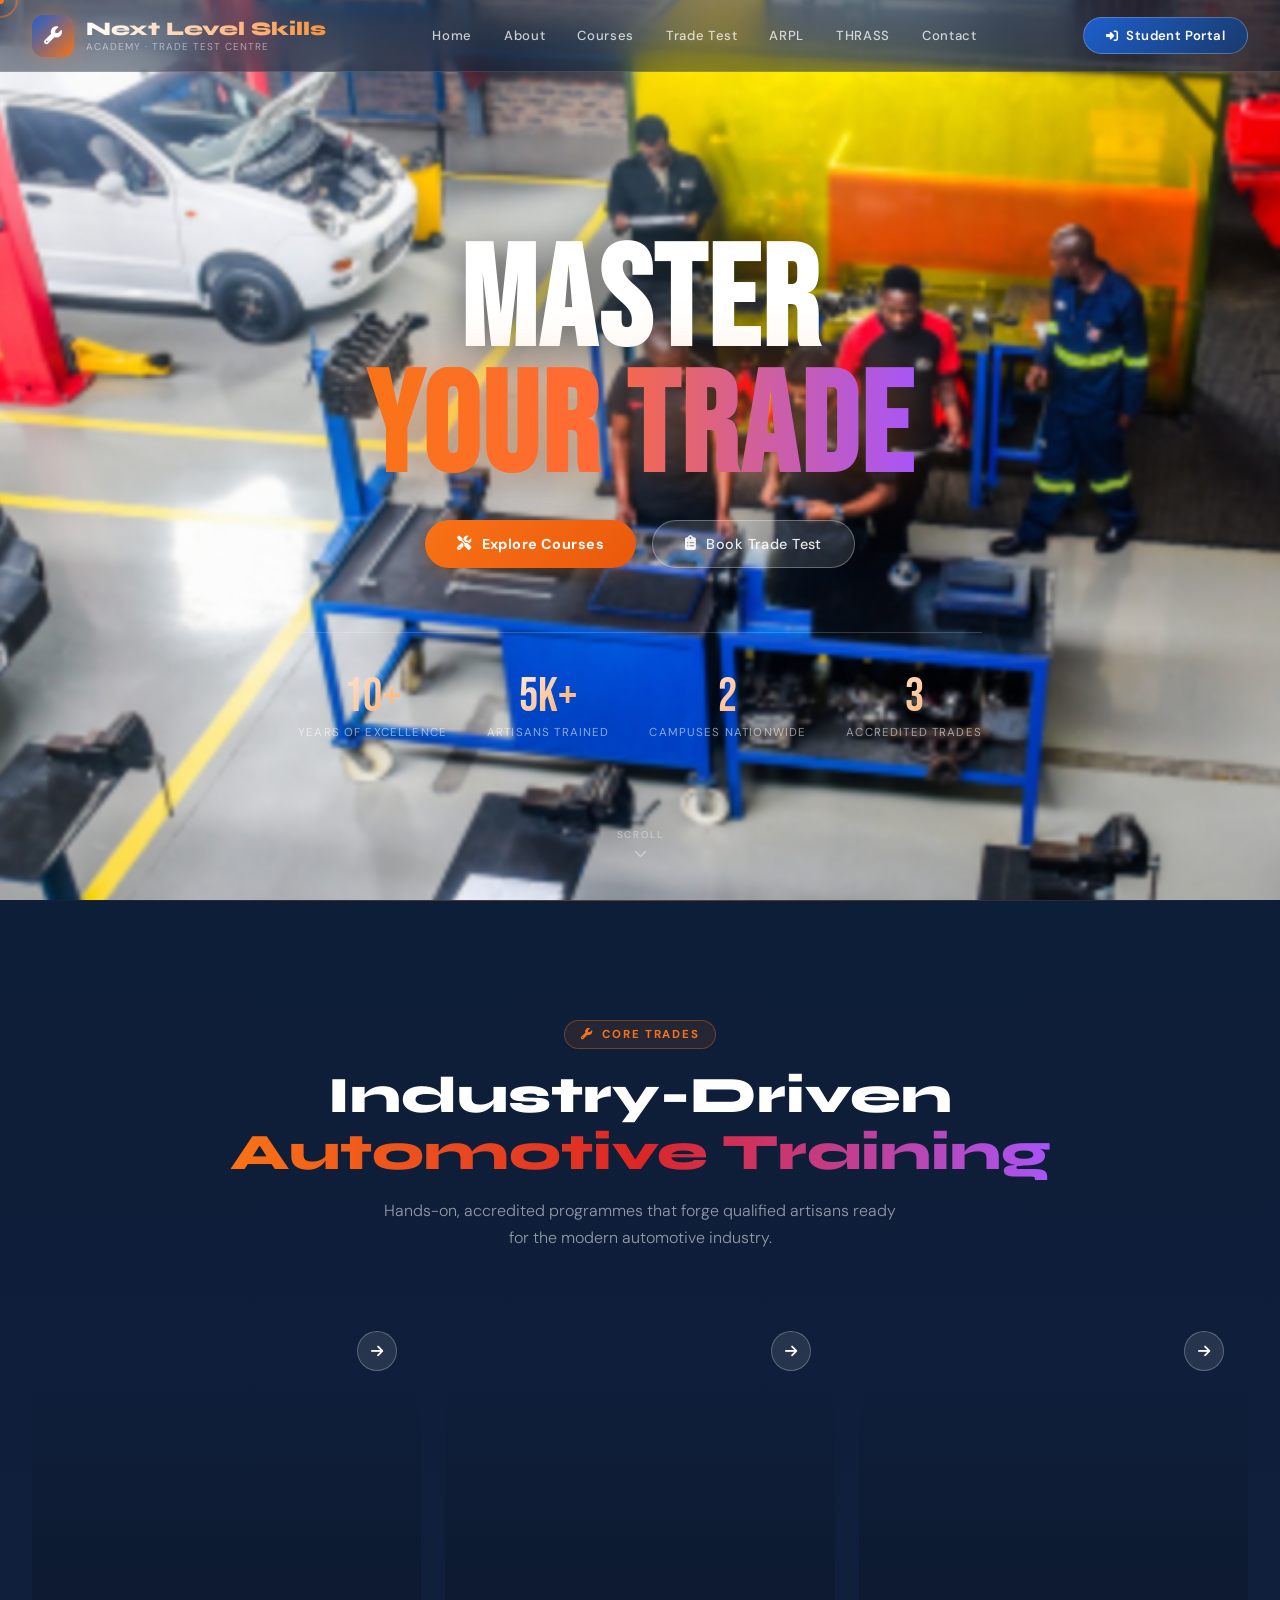
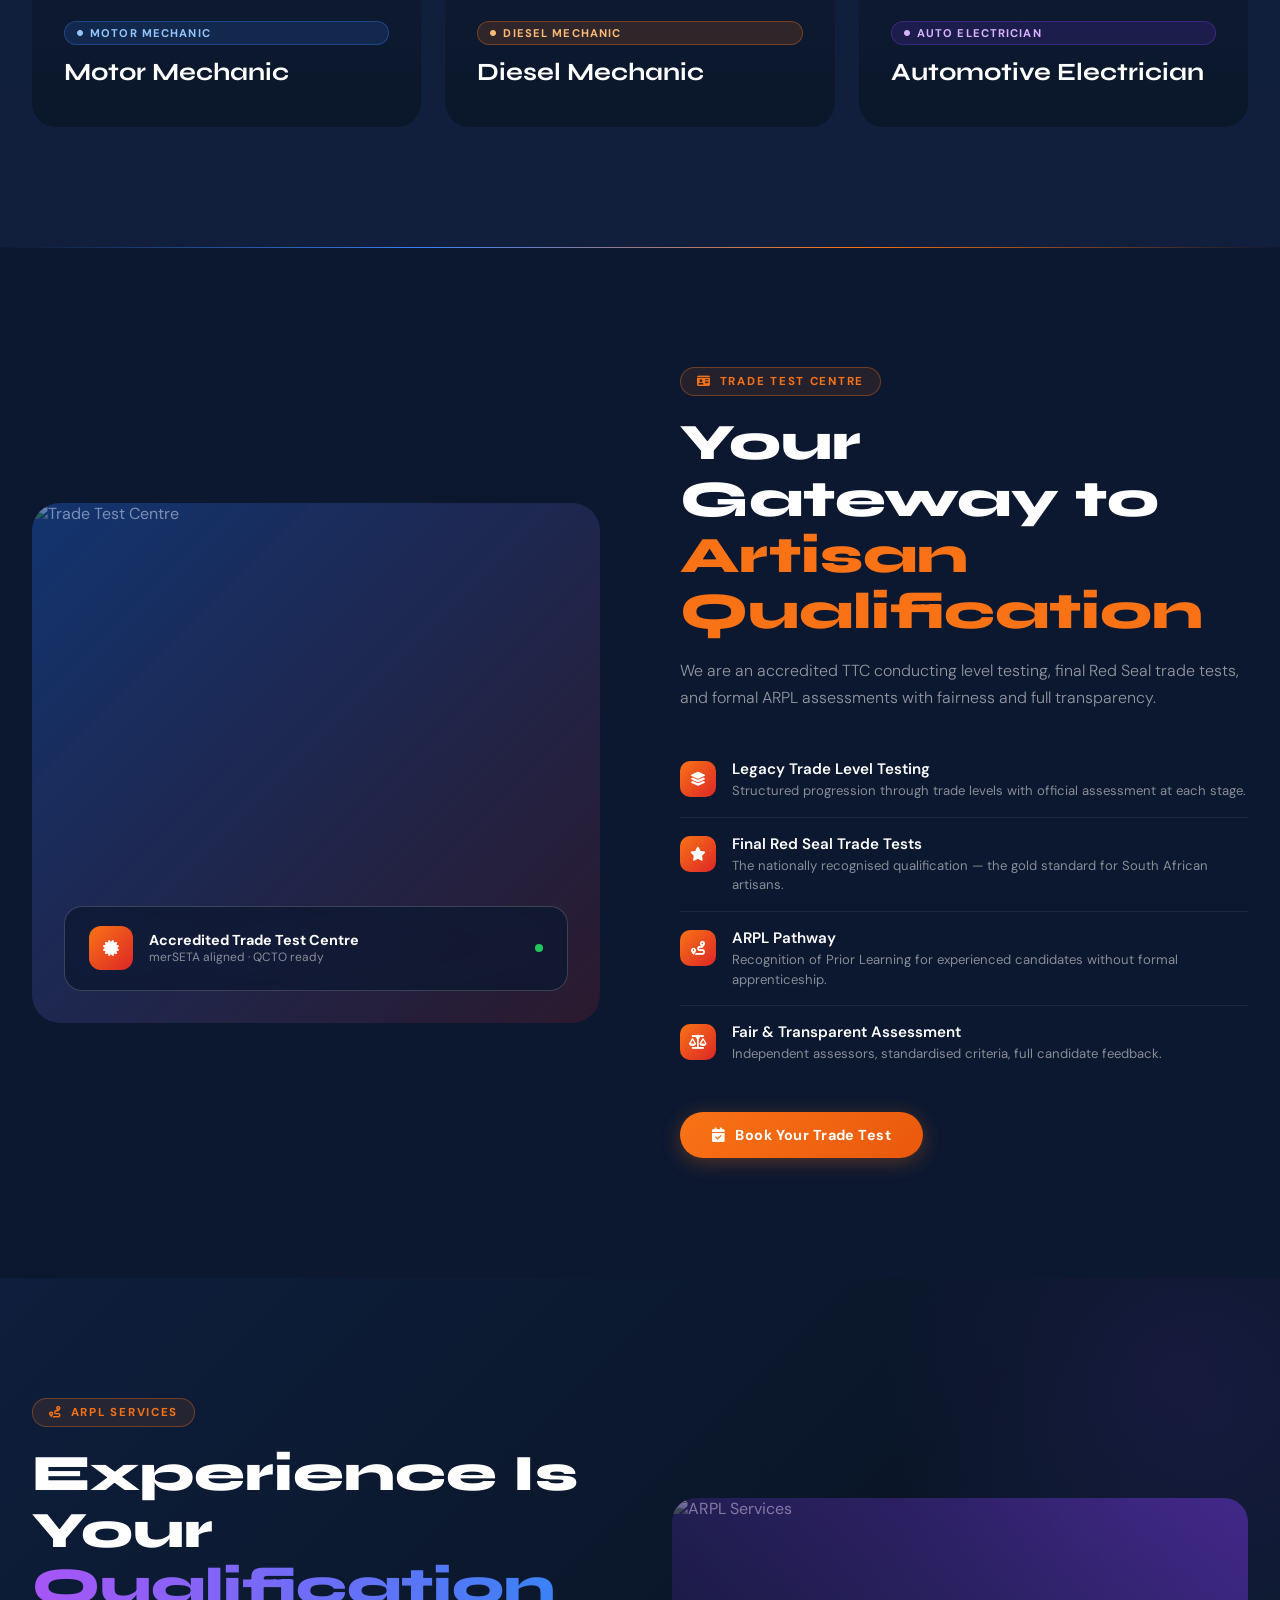
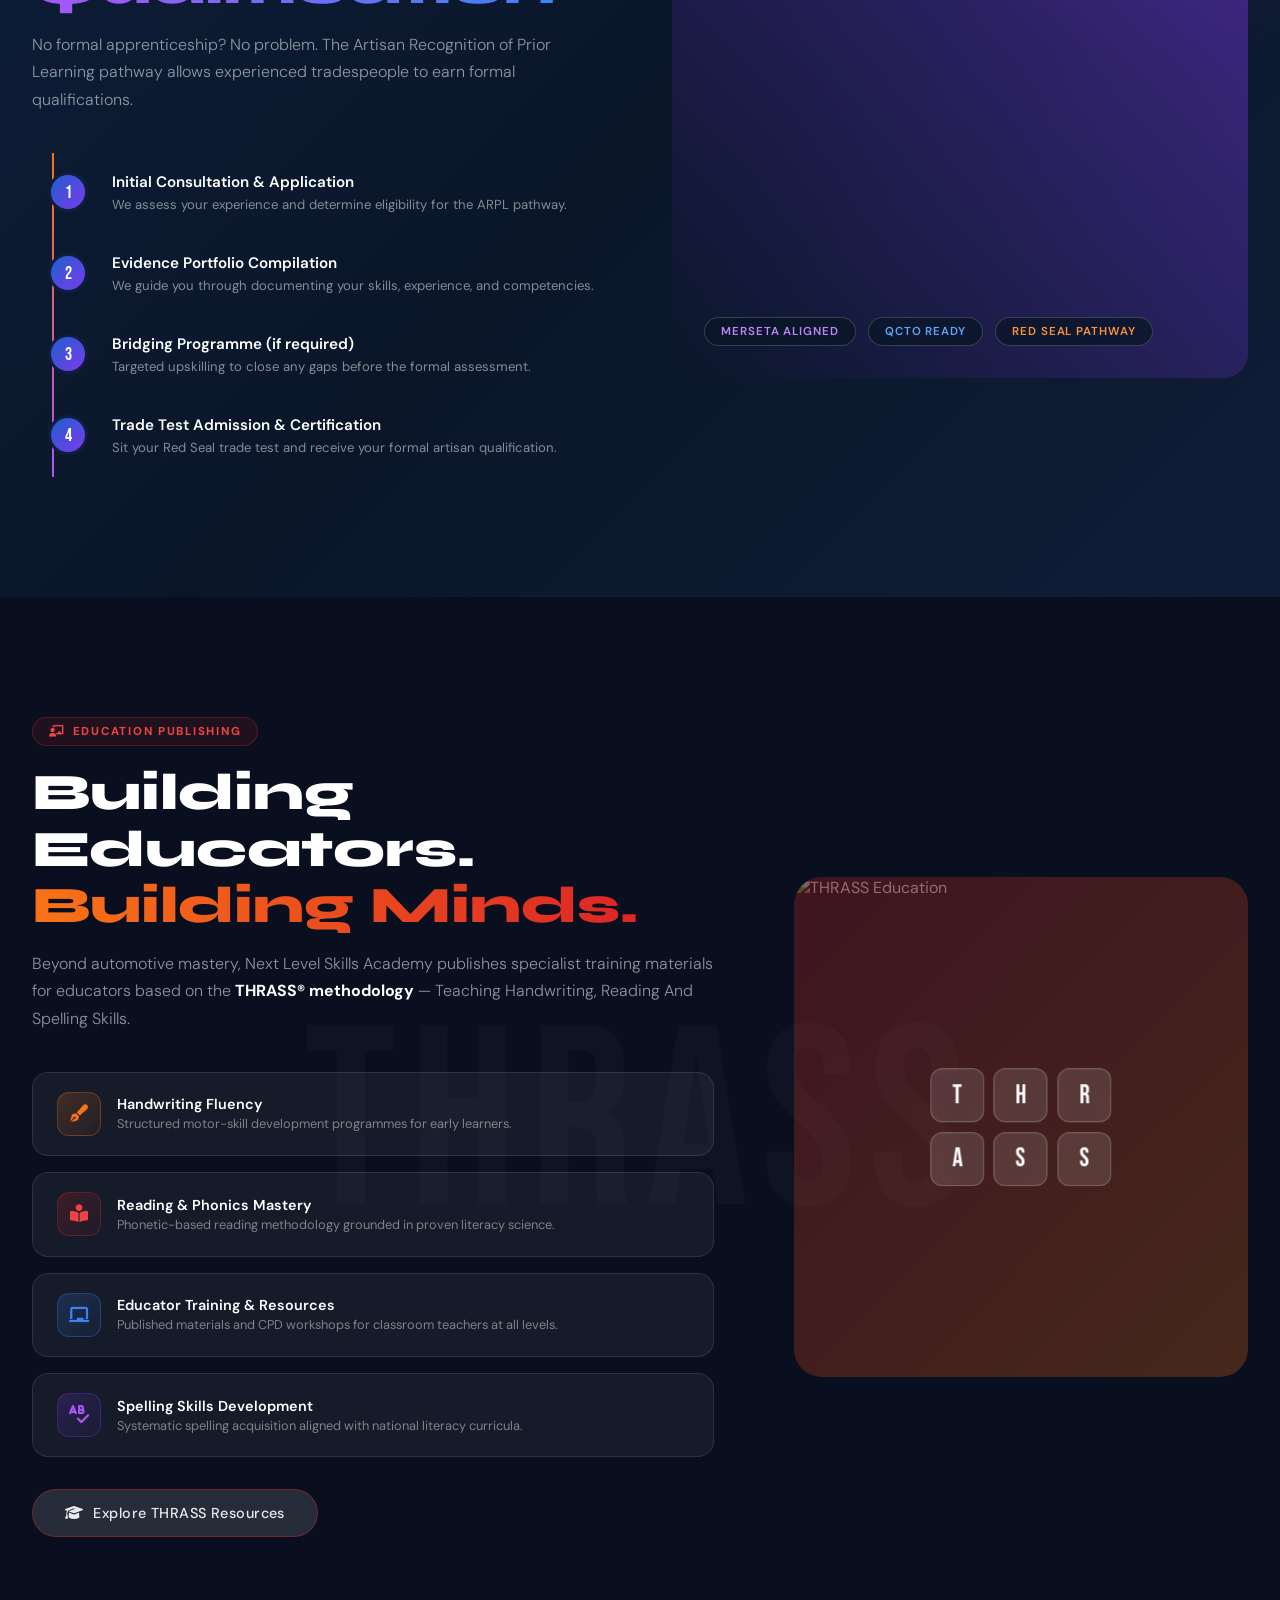
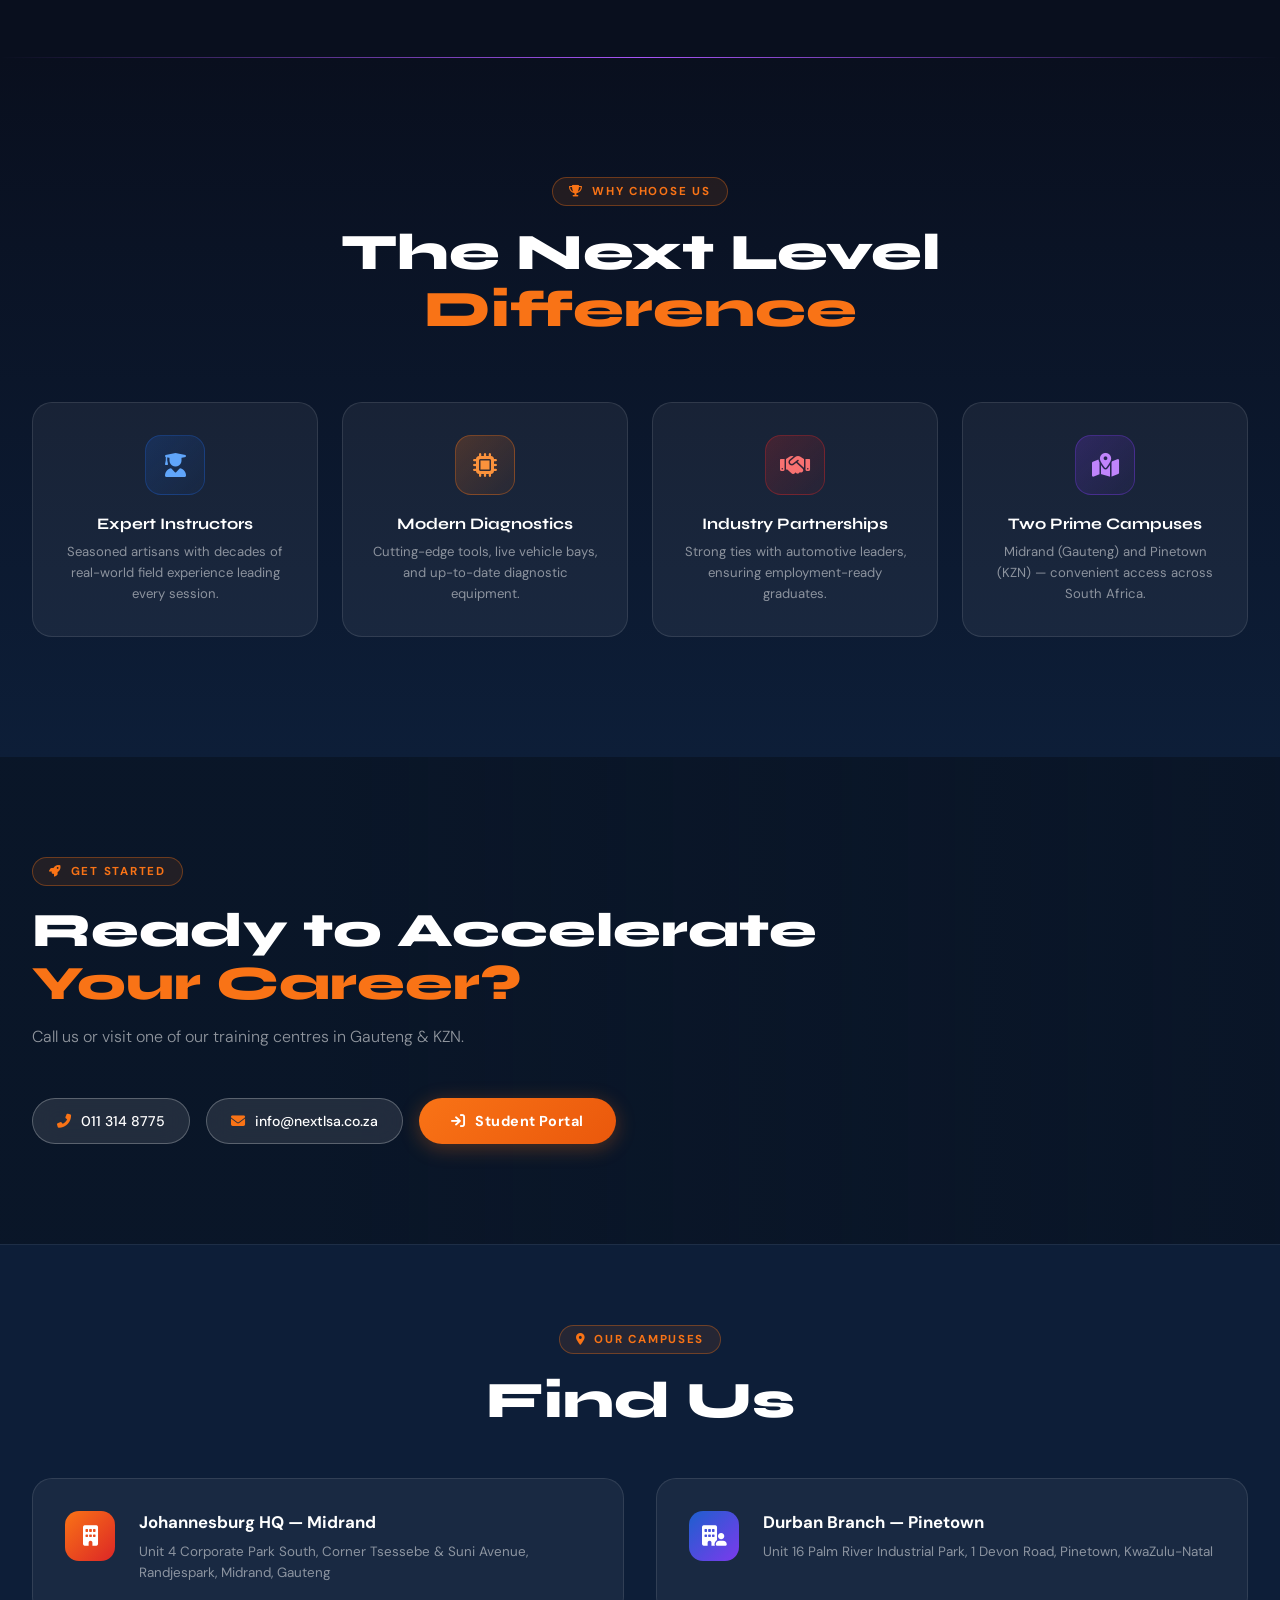
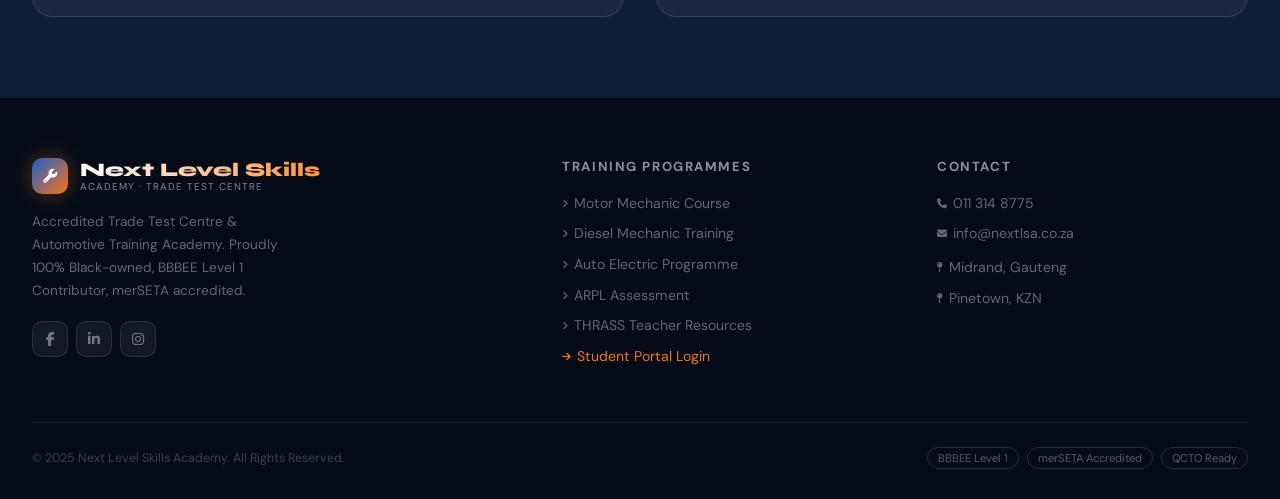
==== commit 6067f06b: "nl" ====
--- a/index.html
+++ b/index.html
@@ -22,21 +22,23 @@
       --purple: #7c3aed;
       --purple-soft: #a855f7;
       --white: #ffffff;
-      --glass: rgba(255,255,255,0.07);
-      --glass-border: rgba(255,255,255,0.15);
+      --off-white: #f0f4ff;
+      --glass: rgba(255,255,255,0.10);
+      --glass-border: rgba(255,255,255,0.22);
+      /* Lighter section backgrounds */
+      --section-light: #0f1e3a;
+      --section-mid: #101c35;
+      --section-dark: #0c1628;
     }
 
     * { box-sizing: border-box; margin: 0; padding: 0; }
-
     html { scroll-behavior: smooth; }
-
     body {
       font-family: 'DM Sans', sans-serif;
       background: var(--blue-deep);
       color: var(--white);
       overflow-x: hidden;
     }
-
     h1, h2, h3 { font-family: 'Syne', sans-serif; }
 
     /* ============ CUSTOM CURSOR ============ */
@@ -44,10 +46,8 @@
       width: 8px; height: 8px;
       background: var(--orange);
       border-radius: 50%;
-      position: fixed;
-      top: 0; left: 0;
-      pointer-events: none;
-      z-index: 9999;
+      position: fixed; top: 0; left: 0;
+      pointer-events: none; z-index: 9999;
       transform: translate(-50%,-50%);
       transition: transform 0.1s;
     }
@@ -55,10 +55,8 @@
       width: 36px; height: 36px;
       border: 2px solid rgba(249,115,22,0.5);
       border-radius: 50%;
-      position: fixed;
-      top: 0; left: 0;
-      pointer-events: none;
-      z-index: 9998;
+      position: fixed; top: 0; left: 0;
+      pointer-events: none; z-index: 9998;
       transform: translate(-50%,-50%);
       transition: all 0.12s ease;
     }
@@ -66,136 +64,84 @@
     /* ============ NOISE OVERLAY ============ */
     body::before {
       content: '';
-      position: fixed;
-      inset: 0;
+      position: fixed; inset: 0;
       background-image: url("data:image/svg+xml,%3Csvg viewBox='0 0 256 256' xmlns='http://www.w3.org/2000/svg'%3E%3Cfilter id='noise'%3E%3CfeTurbulence type='fractalNoise' baseFrequency='0.9' numOctaves='4' stitchTiles='stitch'/%3E%3C/filter%3E%3Crect width='100%25' height='100%25' filter='url(%23noise)' opacity='0.04'/%3E%3C/svg%3E");
-      pointer-events: none;
-      z-index: 1;
-      opacity: 0.5;
+      pointer-events: none; z-index: 1; opacity: 0.35;
     }
 
     /* ============ NAVBAR ============ */
     nav {
-      position: fixed;
-      top: 0; left: 0; right: 0;
-      z-index: 1000;
-      padding: 0 2rem;
-      height: 72px;
-      display: flex;
-      align-items: center;
-      justify-content: space-between;
-      background: rgba(10,22,40,0.6);
-      backdrop-filter: blur(20px);
-      -webkit-backdrop-filter: blur(20px);
-      border-bottom: 1px solid var(--glass-border);
+      position: fixed; top: 0; left: 0; right: 0; z-index: 1000;
+      padding: 0 2rem; height: 72px;
+      display: flex; align-items: center; justify-content: space-between;
+      background: rgba(10,22,40,0.45);
+      backdrop-filter: blur(20px); -webkit-backdrop-filter: blur(20px);
+      border-bottom: 1px solid rgba(255,255,255,0.12);
       transition: all 0.3s;
     }
     nav.scrolled {
-      background: rgba(10,22,40,0.92);
+      background: rgba(10,22,40,0.88);
       height: 60px;
-    }
-    .nav-logo {
-      display: flex; align-items: center; gap: 12px;
-    }
+      border-bottom-color: rgba(255,255,255,0.08);
+    }
+    .nav-logo { display: flex; align-items: center; gap: 12px; }
     .nav-logo-icon {
-      width: 42px; height: 42px;
-      border-radius: 12px;
+      width: 42px; height: 42px; border-radius: 12px;
       background: linear-gradient(135deg, var(--blue-bright), var(--orange));
-      display: flex; align-items: center; justify-content: center;
-      font-size: 18px;
+      display: flex; align-items: center; justify-content: center; font-size: 18px;
       box-shadow: 0 0 20px rgba(249,115,22,0.35);
-      transition: transform 0.3s, box-shadow 0.3s;
+      transition: transform 0.35s cubic-bezier(0.34,1.56,0.64,1), box-shadow 0.3s;
     }
     .nav-logo:hover .nav-logo-icon {
-      transform: rotate(-5deg) scale(1.1);
-      box-shadow: 0 0 30px rgba(249,115,22,0.55);
+      transform: rotate(-8deg) scale(1.12);
+      box-shadow: 0 0 32px rgba(249,115,22,0.6);
     }
     .nav-brand-name {
-      font-family: 'Syne', sans-serif;
-      font-weight: 800;
-      font-size: 1.2rem;
-      line-height: 1.1;
+      font-family: 'Syne', sans-serif; font-weight: 800; font-size: 1.2rem; line-height: 1.1;
       background: linear-gradient(90deg, #fff, var(--orange-warm));
-      -webkit-background-clip: text;
-      background-clip: text;
-      color: transparent;
-    }
-    .nav-brand-sub {
-      font-size: 10px;
-      color: rgba(255,255,255,0.45);
-      font-weight: 400;
-      letter-spacing: 0.1em;
-      text-transform: uppercase;
-    }
+      -webkit-background-clip: text; background-clip: text; color: transparent;
+    }
+    .nav-brand-sub { font-size: 10px; color: rgba(255,255,255,0.5); font-weight: 400; letter-spacing: 0.1em; text-transform: uppercase; }
     .nav-links { display: flex; gap: 2rem; align-items: center; }
     .nav-links a {
-      font-size: 0.82rem;
-      font-weight: 500;
-      color: rgba(255,255,255,0.65);
-      text-decoration: none;
-      letter-spacing: 0.05em;
-      position: relative;
-      transition: color 0.2s;
+      font-size: 0.82rem; font-weight: 500; color: rgba(255,255,255,0.75);
+      text-decoration: none; letter-spacing: 0.05em;
+      position: relative; transition: color 0.2s;
     }
     .nav-links a::after {
-      content: '';
-      position: absolute;
-      bottom: -3px; left: 0;
-      width: 0; height: 2px;
-      background: var(--orange);
-      transition: width 0.25s ease;
-      border-radius: 2px;
+      content: ''; position: absolute; bottom: -3px; left: 0;
+      width: 0; height: 2px; background: var(--orange);
+      transition: width 0.25s ease; border-radius: 2px;
     }
     .nav-links a:hover { color: white; }
     .nav-links a:hover::after { width: 100%; }
     .nav-login {
       background: linear-gradient(135deg, var(--blue-bright), var(--blue-mid));
-      color: white;
-      border: 1px solid rgba(255,255,255,0.2);
-      padding: 9px 22px;
-      border-radius: 50px;
-      font-size: 0.82rem;
-      font-weight: 600;
-      cursor: pointer;
-      text-decoration: none;
-      display: flex; align-items: center; gap: 8px;
-      transition: all 0.25s;
-      letter-spacing: 0.03em;
+      color: white; border: 1px solid rgba(255,255,255,0.25);
+      padding: 9px 22px; border-radius: 50px;
+      font-size: 0.82rem; font-weight: 600; cursor: pointer;
+      text-decoration: none; display: flex; align-items: center; gap: 8px;
+      transition: all 0.3s; letter-spacing: 0.03em;
     }
     .nav-login:hover {
       background: linear-gradient(135deg, var(--orange), #ea580c);
-      box-shadow: 0 6px 20px rgba(249,115,22,0.4);
-      transform: translateY(-1px);
-    }
-    .hamburger {
-      display: none;
-      flex-direction: column;
-      gap: 5px;
-      cursor: pointer;
-      padding: 6px;
-    }
-    .hamburger span {
-      display: block; width: 24px; height: 2px;
-      background: white;
-      border-radius: 2px;
-      transition: all 0.3s;
-    }
+      box-shadow: 0 6px 24px rgba(249,115,22,0.45);
+      transform: translateY(-2px);
+    }
+    .hamburger { display: none; flex-direction: column; gap: 5px; cursor: pointer; padding: 6px; }
+    .hamburger span { display: block; width: 24px; height: 2px; background: white; border-radius: 2px; transition: all 0.3s; }
 
     /* ============ HERO ============ */
     .hero {
-      min-height: 100vh;
-      position: relative;
-      display: flex;
-      align-items: center;
+      min-height: 100vh; position: relative;
+      display: flex; align-items: center; justify-content: center;
       overflow: hidden;
     }
     .hero-bg {
-      position: absolute;
-      inset: 0;
-      background-image: url('https://images.unsplash.com/photo-1581092921461-eab62e97a780?w=1800&q=80');
-      background-size: cover;
-      background-position: center 30%;
-      filter: brightness(0.28) saturate(1.2);
+      position: absolute; inset: 0;
+      background-image: url('./assets/w7.png');
+      background-size: cover; background-position: center 30%;
+      /* filter: brightness(0.45) saturate(1.15); */
       transform: scale(1.05);
       animation: slowZoom 20s ease-in-out infinite alternate;
     }
@@ -203,942 +149,593 @@
       0% { transform: scale(1.05); }
       100% { transform: scale(1.12); }
     }
+    /* Much lighter overlay — let the image breathe */
     .hero-overlay {
-      position: absolute;
-      inset: 0;
-      background: 
-        radial-gradient(ellipse 70% 60% at 100% 0%, rgba(124,58,237,0.18) 0%, transparent 60%),
-        radial-gradient(ellipse 60% 80% at 0% 100%, rgba(220,38,38,0.1) 0%, transparent 50%),
-        linear-gradient(135deg, rgba(10,22,40,0.97) 0%, rgba(26,58,107,0.75) 40%, rgba(10,22,40,0.85) 100%);
+      position: absolute; inset: 0;
+      background:
+        radial-gradient(ellipse 80% 60% at 50% 0%, rgba(124,58,237,0.12) 0%, transparent 55%),
+        linear-gradient(180deg,
+          rgba(10,22,40,0.55) 0%,
+          rgba(10,22,40,0.30) 40%,
+          rgba(10,22,40,0.70) 100%);
     }
     .hero-content {
-      position: relative;
-      z-index: 10;
-      max-width: 1280px;
+      position: relative; z-index: 10;
+      max-width: 900px;
       margin: 0 auto;
       padding: 0 2rem;
       padding-top: 80px;
       width: 100%;
-    }
-
-    /* Floating badge */
-    .hero-badge {
-      display: inline-flex;
-      align-items: center;
-      gap: 8px;
-      background: rgba(249,115,22,0.12);
-      border: 1px solid rgba(249,115,22,0.35);
-      color: var(--orange-warm);
-      padding: 8px 18px;
-      border-radius: 50px;
-      font-size: 0.78rem;
-      font-weight: 600;
-      letter-spacing: 0.08em;
-      text-transform: uppercase;
-      margin-bottom: 2rem;
-      animation: fadeInDown 0.8s ease both;
-      backdrop-filter: blur(10px);
-    }
-    .hero-badge i { animation: pulse 2s infinite; }
-
-    .hero-title {
-      font-family: 'Bebas Neue', sans-serif;
-      font-size: clamp(4rem, 10vw, 9rem);
-      line-height: 0.92;
-      letter-spacing: 0.02em;
-      margin-bottom: 1.5rem;
-      animation: fadeInUp 0.9s 0.15s ease both;
-    }
-    .hero-title .line-1 { color: white; display: block; }
-    .hero-title .line-2 {
-      display: block;
-      background: linear-gradient(90deg, var(--orange), var(--red), var(--purple-soft));
-      -webkit-background-clip: text;
-      background-clip: text;
-      color: transparent;
-    }
-    .hero-title .line-3 { color: rgba(255,255,255,0.55); display: block; font-size: 60%; letter-spacing: 0.15em; font-family: 'DM Sans', sans-serif; font-weight: 300; text-transform: uppercase; }
-
-    .hero-desc {
-      max-width: 540px;
-      font-size: 1.05rem;
-      color: rgba(255,255,255,0.6);
-      line-height: 1.75;
-      font-weight: 300;
-      margin-bottom: 2.5rem;
-      animation: fadeInUp 0.9s 0.3s ease both;
-    }
-
-    .hero-actions {
-      display: flex;
-      gap: 1rem;
-      flex-wrap: wrap;
-      animation: fadeInUp 0.9s 0.45s ease both;
-    }
-    .btn-primary {
-      background: linear-gradient(135deg, var(--orange), #ea580c);
-      color: white;
-      padding: 14px 32px;
-      border-radius: 50px;
-      font-weight: 600;
-      font-size: 0.9rem;
-      text-decoration: none;
-      display: inline-flex;
-      align-items: center;
-      gap: 10px;
-      transition: all 0.3s;
-      position: relative;
-      overflow: hidden;
-      letter-spacing: 0.03em;
-    }
-    .btn-primary::before {
-      content: '';
-      position: absolute;
-      inset: 0;
-      background: linear-gradient(135deg, transparent, rgba(255,255,255,0.15));
-      opacity: 0;
-      transition: opacity 0.3s;
-    }
-    .btn-primary:hover {
-      transform: translateY(-3px);
-      box-shadow: 0 15px 35px rgba(249,115,22,0.45);
-    }
-    .btn-primary:hover::before { opacity: 1; }
-    .btn-ghost {
-      background: var(--glass);
-      border: 1px solid var(--glass-border);
-      color: rgba(255,255,255,0.8);
-      padding: 14px 32px;
-      border-radius: 50px;
-      font-weight: 500;
-      font-size: 0.9rem;
-      text-decoration: none;
-      display: inline-flex;
-      align-items: center;
-      gap: 10px;
-      backdrop-filter: blur(10px);
-      transition: all 0.3s;
-      letter-spacing: 0.03em;
-    }
-    .btn-ghost:hover {
-      background: rgba(255,255,255,0.12);
-      border-color: var(--orange);
-      color: white;
-      transform: translateY(-3px);
-    }
-
-    .hero-stats {
-      display: flex;
-      gap: 2.5rem;
-      flex-wrap: wrap;
-      margin-top: 4rem;
-      padding-top: 3rem;
-      border-top: 1px solid rgba(255,255,255,0.1);
-      animation: fadeInUp 0.9s 0.6s ease both;
-    }
-    .stat-item { text-align: center; }
-    .stat-num {
-      font-family: 'Bebas Neue', sans-serif;
-      font-size: 2.8rem;
-      line-height: 1;
-      background: linear-gradient(135deg, white, var(--orange-warm));
-      -webkit-background-clip: text;
-      background-clip: text;
-      color: transparent;
-    }
-    .stat-label {
-      font-size: 0.72rem;
-      color: rgba(255,255,255,0.4);
-      text-transform: uppercase;
-      letter-spacing: 0.1em;
-      margin-top: 4px;
-    }
-
-    /* Floating cards on hero right */
-    .hero-float-cards {
-      position: absolute;
-      right: 5%;
-      top: 50%;
-      transform: translateY(-50%);
-      display: flex;
-      flex-direction: column;
-      gap: 1rem;
-      animation: fadeInRight 1s 0.5s ease both;
-      z-index: 10;
-    }
-    .float-card {
-      background: rgba(255,255,255,0.07);
-      backdrop-filter: blur(20px);
-      -webkit-backdrop-filter: blur(20px);
-      border: 1px solid rgba(255,255,255,0.14);
-      border-radius: 16px;
-      padding: 14px 18px;
-      display: flex;
-      align-items: center;
-      gap: 12px;
-      min-width: 200px;
-      transition: all 0.3s;
-      cursor: default;
-    }
-    .float-card:hover {
-      background: rgba(255,255,255,0.12);
-      border-color: var(--orange);
-      transform: translateX(-6px);
-      box-shadow: 0 10px 30px rgba(0,0,0,0.3);
-    }
-    .float-card-icon {
-      width: 38px; height: 38px;
-      border-radius: 10px;
-      display: flex; align-items: center; justify-content: center;
-      font-size: 16px;
-      flex-shrink: 0;
-    }
-    .float-card-text .fc-title {
-      font-size: 0.8rem;
-      font-weight: 600;
-      color: white;
-    }
-    .float-card-text .fc-sub {
-      font-size: 0.7rem;
-      color: rgba(255,255,255,0.45);
-    }
-
-    /* Scroll cue */
-    .scroll-cue {
-      position: absolute;
-      bottom: 40px;
-      left: 50%;
-      transform: translateX(-50%);
+      text-align: center;
       display: flex;
       flex-direction: column;
       align-items: center;
-      gap: 6px;
-      z-index: 10;
-      animation: bounce 2s infinite;
-    }
-    .scroll-cue span {
-      font-size: 0.65rem;
-      letter-spacing: 0.15em;
-      text-transform: uppercase;
-      color: rgba(255,255,255,0.35);
-    }
-    .scroll-cue i { color: rgba(255,255,255,0.3); font-size: 14px; }
-    @keyframes bounce {
+    }
+
+    /* Hero badge */
+    .hero-badge {
+      display: inline-flex; align-items: center; gap: 8px;
+      background: rgba(249,115,22,0.15);
+      border: 1px solid rgba(249,115,22,0.45);
+      color: #ffb380;
+      padding: 8px 20px; border-radius: 50px;
+      font-size: 0.78rem; font-weight: 700; letter-spacing: 0.1em;
+      text-transform: uppercase; margin-bottom: 2rem;
+      backdrop-filter: blur(10px);
+      opacity: 0; animation: heroBadge 0.9s 0.1s cubic-bezier(0.22,1,0.36,1) forwards;
+    }
+    .hero-badge i { animation: pulse 2s infinite; }
+
+    @keyframes heroBadge {
+      from { opacity: 0; transform: translateY(-14px); }
+      to   { opacity: 1; transform: translateY(0); }
+    }
+
+    /* Hero title — massive, centered, staged entry */
+    .hero-title {
+      font-family: 'Bebas Neue', sans-serif;
+      font-size: clamp(4.5rem, 11vw, 10rem);
+      line-height: 0.9; letter-spacing: 0.02em;
+      margin-bottom: 1.6rem;
+    }
+    .hero-title .line-1 {
+      display: block; color: white;
+      opacity: 0; animation: slideUp 0.9s 0.25s cubic-bezier(0.22,1,0.36,1) forwards;
+      text-shadow: 0 4px 40px rgba(0,0,0,0.5);
+    }
+    .hero-title .line-2 {
+      display: block;
+      background: linear-gradient(90deg, var(--orange) 0%, #ff6b35 40%, var(--purple-soft) 100%);
+      -webkit-background-clip: text; background-clip: text; color: transparent;
+      opacity: 0; animation: slideUp 0.9s 0.4s cubic-bezier(0.22,1,0.36,1) forwards;
+      filter: drop-shadow(0 0 30px rgba(249,115,22,0.4));
+    }
+    .hero-title .line-3 {
+      display: block; color: rgba(255,255,255,0.7);
+      font-size: 28%; letter-spacing: 0.18em;
+      font-family: 'DM Sans', sans-serif; font-weight: 400;
+      text-transform: uppercase; margin-top: 0.6rem;
+      opacity: 0; animation: slideUp 0.9s 0.55s cubic-bezier(0.22,1,0.36,1) forwards;
+    }
+
+    @keyframes slideUp {
+      from { opacity: 0; transform: translateY(40px); }
+      to   { opacity: 1; transform: translateY(0); }
+    }
+
+    .hero-desc {
+      max-width: 580px;
+      font-size: 1.05rem; color: rgba(255,255,255,0.8);
+      line-height: 1.75; font-weight: 300; margin-bottom: 2.5rem;
+      opacity: 0; animation: slideUp 0.9s 0.65s cubic-bezier(0.22,1,0.36,1) forwards;
+      text-shadow: 0 2px 10px rgba(0,0,0,0.4);
+    }
+
+    .hero-actions {
+      display: flex; gap: 1rem; flex-wrap: wrap; justify-content: center;
+      opacity: 0; animation: slideUp 0.9s 0.78s cubic-bezier(0.22,1,0.36,1) forwards;
+    }
+
+    /* Hero stat bar floats below actions */
+    .hero-stats {
+      display: flex; gap: 2.5rem; flex-wrap: wrap; justify-content: center;
+      margin-top: 4rem; padding-top: 2.5rem;
+      border-top: 1px solid rgba(255,255,255,0.18);
+      opacity: 0; animation: slideUp 0.9s 0.9s cubic-bezier(0.22,1,0.36,1) forwards;
+    }
+    .stat-item { text-align: center; }
+    .stat-num {
+      font-family: 'Bebas Neue', sans-serif; font-size: 3rem; line-height: 1;
+      background: linear-gradient(135deg, white 0%, var(--orange-warm) 100%);
+      -webkit-background-clip: text; background-clip: text; color: transparent;
+    }
+    .stat-label { font-size: 0.72rem; color: rgba(255,255,255,0.55); text-transform: uppercase; letter-spacing: 0.1em; margin-top: 4px; }
+
+    /* Scroll cue */
+    .scroll-cue {
+      position: absolute; bottom: 40px; left: 50%; transform: translateX(-50%);
+      display: flex; flex-direction: column; align-items: center; gap: 6px;
+      z-index: 10; animation: scrollBounce 2.5s 1.5s infinite;
+      opacity: 0; animation: fadeIn 1s 1.4s ease forwards, scrollBounce 2.5s 2.5s infinite;
+    }
+    .scroll-cue span { font-size: 0.62rem; letter-spacing: 0.18em; text-transform: uppercase; color: rgba(255,255,255,0.45); }
+    .scroll-cue i { color: rgba(255,255,255,0.35); font-size: 13px; }
+    @keyframes scrollBounce {
       0%, 100% { transform: translateX(-50%) translateY(0); }
-      50% { transform: translateX(-50%) translateY(8px); }
+      50% { transform: translateX(-50%) translateY(9px); }
+    }
+    @keyframes fadeIn {
+      from { opacity: 0; } to { opacity: 1; }
+    }
+
+    /* ============ BTN STYLES ============ */
+    .btn-primary {
+      background: linear-gradient(135deg, var(--orange), #ea580c);
+      color: white; padding: 14px 32px; border-radius: 50px;
+      font-weight: 700; font-size: 0.9rem; text-decoration: none;
+      display: inline-flex; align-items: center; gap: 10px;
+      transition: all 0.35s cubic-bezier(0.34,1.56,0.64,1);
+      position: relative; overflow: hidden; letter-spacing: 0.03em;
+      box-shadow: 0 4px 20px rgba(249,115,22,0.3);
+    }
+    .btn-primary::after {
+      content: ''; position: absolute; inset: 0;
+      background: linear-gradient(135deg, rgba(255,255,255,0.2), transparent);
+      opacity: 0; transition: opacity 0.3s;
+    }
+    .btn-primary:hover {
+      transform: translateY(-4px) scale(1.03);
+      box-shadow: 0 16px 40px rgba(249,115,22,0.55);
+    }
+    .btn-primary:hover::after { opacity: 1; }
+
+    .btn-ghost {
+      background: rgba(255,255,255,0.12);
+      border: 1px solid rgba(255,255,255,0.3);
+      color: rgba(255,255,255,0.9); padding: 14px 32px; border-radius: 50px;
+      font-weight: 500; font-size: 0.9rem; text-decoration: none;
+      display: inline-flex; align-items: center; gap: 10px;
+      backdrop-filter: blur(10px);
+      transition: all 0.35s cubic-bezier(0.34,1.56,0.64,1); letter-spacing: 0.03em;
+    }
+    .btn-ghost:hover {
+      background: rgba(255,255,255,0.18);
+      border-color: var(--orange); color: white;
+      transform: translateY(-4px) scale(1.03);
+      box-shadow: 0 10px 30px rgba(0,0,0,0.25);
     }
 
     /* ============ SECTION COMMON ============ */
     section { position: relative; z-index: 2; }
     .section-label {
-      display: inline-flex;
-      align-items: center;
-      gap: 8px;
-      font-size: 0.72rem;
-      font-weight: 700;
-      letter-spacing: 0.15em;
-      text-transform: uppercase;
-      color: var(--orange);
-      border: 1px solid rgba(249,115,22,0.3);
-      background: rgba(249,115,22,0.08);
-      padding: 6px 16px;
-      border-radius: 50px;
-      margin-bottom: 1.2rem;
+      display: inline-flex; align-items: center; gap: 8px;
+      font-size: 0.72rem; font-weight: 700; letter-spacing: 0.15em; text-transform: uppercase;
+      color: var(--orange); border: 1px solid rgba(249,115,22,0.35);
+      background: rgba(249,115,22,0.1); padding: 6px 16px; border-radius: 50px; margin-bottom: 1.2rem;
     }
     .section-title {
-      font-family: 'Syne', sans-serif;
-      font-weight: 800;
-      font-size: clamp(2rem, 4vw, 3.2rem);
-      line-height: 1.1;
-      color: white;
+      font-family: 'Syne', sans-serif; font-weight: 800;
+      font-size: clamp(2rem, 4vw, 3.2rem); line-height: 1.1; color: white;
     }
     .section-sub {
-      color: rgba(255,255,255,0.45);
-      font-size: 1rem;
-      font-weight: 300;
-      line-height: 1.7;
-      max-width: 520px;
+      color: rgba(255,255,255,0.55); font-size: 1rem; font-weight: 300; line-height: 1.7; max-width: 520px;
     }
     .container { max-width: 1280px; margin: 0 auto; padding: 0 2rem; }
-
-    /* ============ DIAGONAL DIVIDER ============ */
-    .divider-diagonal {
-      height: 80px;
-      background: inherit;
-      clip-path: polygon(0 0, 100% 100%, 100% 100%, 0 100%);
-    }
 
     /* ============ TRADES SECTION ============ */
     .trades-section {
       padding: 120px 0;
-      background: linear-gradient(180deg, var(--blue-deep) 0%, #0d1f3c 100%);
+      background: linear-gradient(180deg, #0d1e38 0%, #111f3d 100%);
+      position: relative;
+    }
+    .trades-section::before {
+      content: ''; position: absolute; top: 0; left: 0; right: 0; height: 1px;
+      background: linear-gradient(90deg, transparent, rgba(249,115,22,0.4), transparent);
     }
     .trades-grid {
       display: grid;
       grid-template-columns: repeat(auto-fit, minmax(340px, 1fr));
-      gap: 1.5rem;
-      margin-top: 4rem;
+      gap: 1.5rem; margin-top: 4rem;
     }
     .trade-card {
-      position: relative;
-      border-radius: 24px;
-      overflow: hidden;
-      cursor: pointer;
-      height: 420px;
-      transition: transform 0.4s cubic-bezier(0.23, 1, 0.32, 1);
-    }
-    .trade-card:hover { transform: translateY(-10px); }
+      position: relative; border-radius: 24px; overflow: hidden;
+      cursor: pointer; height: 420px;
+      transition: transform 0.45s cubic-bezier(0.23, 1, 0.32, 1), box-shadow 0.45s;
+    }
+    .trade-card:hover {
+      transform: translateY(-12px) scale(1.01);
+      box-shadow: 0 30px 60px rgba(0,0,0,0.45);
+    }
     .trade-card-bg {
-      position: absolute;
-      inset: 0;
-      background-size: cover;
-      background-position: center;
-      filter: brightness(0.3) saturate(1.1);
-      transition: filter 0.5s, transform 0.5s;
-    }
-    .trade-card:hover .trade-card-bg {
-      filter: brightness(0.4) saturate(1.3);
-      transform: scale(1.08);
-    }
+      position: absolute; inset: 0; background-size: cover; background-position: center;
+      filter: brightness(0.42) saturate(1.1);
+      transition: filter 0.5s, transform 0.55s;
+    }
+    .trade-card:hover .trade-card-bg { filter: brightness(0.55) saturate(1.3); transform: scale(1.07); }
     .trade-card-overlay {
-      position: absolute;
-      inset: 0;
-      background: linear-gradient(180deg, transparent 20%, rgba(10,22,40,0.95) 100%);
+      position: absolute; inset: 0;
+      background: linear-gradient(180deg, transparent 15%, rgba(10,22,40,0.92) 100%);
       transition: all 0.4s;
     }
     .trade-card:hover .trade-card-overlay {
-      background: linear-gradient(180deg, rgba(10,22,40,0.3) 0%, rgba(10,22,40,0.97) 100%);
+      background: linear-gradient(180deg, rgba(10,22,40,0.15) 0%, rgba(10,22,40,0.94) 100%);
     }
     .trade-card-content {
-      position: absolute;
-      inset: 0;
-      padding: 2rem;
-      display: flex;
-      flex-direction: column;
-      justify-content: flex-end;
+      position: absolute; inset: 0; padding: 2rem;
+      display: flex; flex-direction: column; justify-content: flex-end;
     }
     .trade-icon {
-      width: 54px; height: 54px;
-      border-radius: 14px;
-      display: flex; align-items: center; justify-content: center;
-      font-size: 22px;
-      margin-bottom: 1rem;
-      opacity: 0;
-      transform: translateY(10px);
+      width: 54px; height: 54px; border-radius: 14px;
+      display: flex; align-items: center; justify-content: center; font-size: 22px;
+      margin-bottom: 1rem; opacity: 0; transform: translateY(12px);
       transition: all 0.4s 0.05s;
     }
     .trade-card:hover .trade-icon { opacity: 1; transform: translateY(0); }
-    .trade-card h3 {
-      font-family: 'Syne', sans-serif;
-      font-weight: 700;
-      font-size: 1.5rem;
-      color: white;
-      margin-bottom: 0.5rem;
-    }
+    .trade-card h3 { font-family: 'Syne', sans-serif; font-weight: 700; font-size: 1.55rem; color: white; margin-bottom: 0.5rem; }
     .trade-card p {
-      font-size: 0.88rem;
-      color: rgba(255,255,255,0.6);
-      line-height: 1.6;
-      max-height: 0;
-      overflow: hidden;
-      transition: max-height 0.5s, opacity 0.4s;
-      opacity: 0;
+      font-size: 0.88rem; color: rgba(255,255,255,0.7); line-height: 1.6;
+      max-height: 0; overflow: hidden;
+      transition: max-height 0.5s ease, opacity 0.4s; opacity: 0;
     }
     .trade-card:hover p { max-height: 80px; opacity: 1; }
     .trade-card-tag {
       display: inline-flex; align-items: center; gap: 6px;
       font-size: 0.7rem; font-weight: 700; letter-spacing: 0.1em; text-transform: uppercase;
-      padding: 4px 12px; border-radius: 50px;
-      margin-bottom: 0.75rem;
+      padding: 4px 12px; border-radius: 50px; margin-bottom: 0.75rem;
     }
     .trade-arrow {
-      position: absolute;
-      top: 1.5rem; right: 1.5rem;
-      width: 40px; height: 40px;
-      border-radius: 50%;
-      background: var(--glass);
-      border: 1px solid var(--glass-border);
+      position: absolute; top: 1.5rem; right: 1.5rem;
+      width: 40px; height: 40px; border-radius: 50%;
+      background: rgba(255,255,255,0.1);
+      border: 1px solid rgba(255,255,255,0.25);
       display: flex; align-items: center; justify-content: center;
       backdrop-filter: blur(10px);
-      transition: all 0.3s;
+      transition: all 0.35s cubic-bezier(0.34,1.56,0.64,1);
     }
     .trade-card:hover .trade-arrow {
-      background: var(--orange);
-      border-color: var(--orange);
-      transform: rotate(45deg);
+      background: var(--orange); border-color: var(--orange);
+      transform: rotate(45deg) scale(1.1);
+      box-shadow: 0 0 20px rgba(249,115,22,0.5);
     }
 
     /* ============ TRADE TEST SECTION ============ */
     .trade-test-section {
       padding: 120px 0;
-      background: #080f1f;
+      background: #0c1830;
       position: relative;
     }
     .trade-test-section::before {
-      content: '';
-      position: absolute;
-      top: 0; left: 0; right: 0;
-      height: 1px;
+      content: ''; position: absolute; top: 0; left: 0; right: 0; height: 1px;
       background: linear-gradient(90deg, transparent, var(--blue-electric), var(--orange), transparent);
     }
-    .tt-grid {
-      display: grid;
-      grid-template-columns: 1fr 1fr;
-      gap: 5rem;
-      align-items: center;
-      margin-top: 0;
-    }
-    .tt-image {
-      position: relative;
-      border-radius: 28px;
-      overflow: hidden;
-      height: 520px;
-    }
+    .tt-grid { display: grid; grid-template-columns: 1fr 1fr; gap: 5rem; align-items: center; }
+    .tt-image { position: relative; border-radius: 28px; overflow: hidden; height: 520px; }
     .tt-image img {
-      width: 100%; height: 100%;
-      object-fit: cover;
-      filter: brightness(0.5) saturate(1.2);
-      transition: transform 0.6s;
-    }
-    .tt-image:hover img { transform: scale(1.05); }
+      width: 100%; height: 100%; object-fit: cover;
+      filter: brightness(0.55) saturate(1.2);
+      transition: transform 0.6s, filter 0.6s;
+    }
+    .tt-image:hover img { transform: scale(1.04); filter: brightness(0.65) saturate(1.3); }
     .tt-image-overlay {
-      position: absolute;
-      inset: 0;
-      background: linear-gradient(135deg, rgba(29,95,206,0.5), rgba(220,38,38,0.2));
+      position: absolute; inset: 0;
+      background: linear-gradient(135deg, rgba(29,95,206,0.4), rgba(220,38,38,0.15));
       mix-blend-mode: color;
     }
     .tt-image-badge {
-      position: absolute;
-      bottom: 2rem;
-      left: 2rem;
-      right: 2rem;
-      background: rgba(10,22,40,0.85);
-      backdrop-filter: blur(20px);
-      border: 1px solid rgba(255,255,255,0.15);
-      border-radius: 18px;
-      padding: 1.2rem 1.5rem;
-      display: flex;
-      align-items: center;
-      gap: 1rem;
-    }
-    .tt-check-list {
-      list-style: none;
-      margin-top: 2rem;
-      space-y: 1rem;
-    }
+      position: absolute; bottom: 2rem; left: 2rem; right: 2rem;
+      background: rgba(12,24,48,0.82); backdrop-filter: blur(20px);
+      border: 1px solid rgba(255,255,255,0.18); border-radius: 18px;
+      padding: 1.2rem 1.5rem; display: flex; align-items: center; gap: 1rem;
+    }
+    .tt-check-list { list-style: none; margin-top: 2rem; }
     .tt-check-list li {
-      display: flex;
-      gap: 1rem;
-      padding: 1rem 0;
-      border-bottom: 1px solid rgba(255,255,255,0.06);
-      transition: all 0.25s;
-      cursor: default;
+      display: flex; gap: 1rem; padding: 1rem 0;
+      border-bottom: 1px solid rgba(255,255,255,0.07);
+      transition: all 0.3s; cursor: default;
     }
     .tt-check-list li:last-child { border-bottom: none; }
-    .tt-check-list li:hover { padding-left: 8px; }
+    .tt-check-list li:hover { padding-left: 10px; background: rgba(249,115,22,0.03); border-radius: 8px; }
     .tt-check-icon {
-      width: 36px; height: 36px;
-      border-radius: 10px;
+      width: 36px; height: 36px; border-radius: 10px;
       background: linear-gradient(135deg, var(--orange), var(--red));
-      display: flex; align-items: center; justify-content: center;
-      font-size: 14px;
-      flex-shrink: 0;
-      margin-top: 2px;
-    }
-    .tt-check-list li h4 {
-      font-weight: 600;
-      font-size: 0.95rem;
-      color: white;
-      margin-bottom: 2px;
-    }
-    .tt-check-list li p {
-      font-size: 0.82rem;
-      color: rgba(255,255,255,0.45);
-      line-height: 1.5;
-    }
+      display: flex; align-items: center; justify-content: center; font-size: 14px;
+      flex-shrink: 0; margin-top: 2px;
+      transition: transform 0.3s cubic-bezier(0.34,1.56,0.64,1), box-shadow 0.3s;
+    }
+    .tt-check-list li:hover .tt-check-icon {
+      transform: scale(1.15) rotate(-5deg);
+      box-shadow: 0 6px 18px rgba(249,115,22,0.4);
+    }
+    .tt-check-list li h4 { font-weight: 600; font-size: 0.95rem; color: white; margin-bottom: 2px; }
+    .tt-check-list li p { font-size: 0.82rem; color: rgba(255,255,255,0.5); line-height: 1.5; }
 
     /* ============ ARPL SECTION ============ */
     .arpl-section {
       padding: 120px 0;
-      background: linear-gradient(135deg, #0a1628, #0e1e3a, #0a1628);
-      position: relative;
-      overflow: hidden;
+      background: linear-gradient(135deg, #0e1e3c, #0a1628, #101d38);
+      position: relative; overflow: hidden;
     }
     .arpl-section::before {
-      content: '';
-      position: absolute;
-      top: -200px; right: -200px;
+      content: ''; position: absolute; top: -200px; right: -200px;
       width: 600px; height: 600px;
-      background: radial-gradient(circle, rgba(124,58,237,0.12), transparent 70%);
+      background: radial-gradient(circle, rgba(124,58,237,0.1), transparent 70%);
       pointer-events: none;
     }
-    .arpl-section::after {
-      content: '';
-      position: absolute;
-      bottom: -150px; left: -150px;
-      width: 500px; height: 500px;
-      background: radial-gradient(circle, rgba(220,38,38,0.08), transparent 70%);
-      pointer-events: none;
-    }
-    .arpl-grid {
-      display: grid;
-      grid-template-columns: 1fr 1fr;
-      gap: 4rem;
-      align-items: center;
-    }
-    .arpl-steps {
-      display: flex;
-      flex-direction: column;
-      gap: 0;
-      position: relative;
-      margin-top: 2.5rem;
-    }
+    .arpl-grid { display: grid; grid-template-columns: 1fr 1fr; gap: 4rem; align-items: center; }
+    .arpl-steps { display: flex; flex-direction: column; gap: 0; position: relative; margin-top: 2.5rem; }
     .arpl-steps::before {
-      content: '';
-      position: absolute;
-      left: 20px;
-      top: 0; bottom: 0;
-      width: 2px;
+      content: ''; position: absolute; left: 20px; top: 0; bottom: 0; width: 2px;
       background: linear-gradient(180deg, var(--orange), var(--purple-soft));
     }
     .arpl-step {
-      display: flex;
-      gap: 1.5rem;
-      padding: 1.2rem 0;
-      padding-left: 1rem;
-      cursor: default;
-      transition: all 0.3s;
-    }
-    .arpl-step:hover { transform: translateX(8px); }
+      display: flex; gap: 1.5rem; padding: 1.2rem 0; padding-left: 1rem;
+      cursor: default; transition: all 0.3s;
+    }
+    .arpl-step:hover { transform: translateX(10px); }
     .step-num {
-      width: 40px; height: 40px;
-      border-radius: 50%;
+      width: 40px; height: 40px; border-radius: 50%;
       background: linear-gradient(135deg, var(--blue-bright), var(--purple));
       display: flex; align-items: center; justify-content: center;
-      font-family: 'Bebas Neue', sans-serif;
-      font-size: 1.1rem;
-      color: white;
-      flex-shrink: 0;
-      border: 3px solid var(--blue-deep);
-      position: relative;
-      z-index: 1;
-      transition: transform 0.3s;
-    }
-    .arpl-step:hover .step-num { transform: scale(1.15); }
+      font-family: 'Bebas Neue', sans-serif; font-size: 1.1rem; color: white;
+      flex-shrink: 0; border: 3px solid #0e1e3c;
+      position: relative; z-index: 1;
+      transition: transform 0.35s cubic-bezier(0.34,1.56,0.64,1), box-shadow 0.3s;
+    }
+    .arpl-step:hover .step-num { transform: scale(1.2); box-shadow: 0 0 20px rgba(124,58,237,0.5); }
     .step-content h4 { font-weight: 600; font-size: 0.95rem; color: white; margin-bottom: 3px; }
-    .step-content p { font-size: 0.82rem; color: rgba(255,255,255,0.45); line-height: 1.5; }
-    .arpl-image {
-      position: relative;
-      height: 480px;
-      border-radius: 24px;
-      overflow: hidden;
-    }
+    .step-content p { font-size: 0.82rem; color: rgba(255,255,255,0.5); line-height: 1.5; }
+    .arpl-image { position: relative; height: 480px; border-radius: 24px; overflow: hidden; }
     .arpl-image img {
-      width: 100%; height: 100%;
-      object-fit: cover;
-      filter: brightness(0.4) saturate(1.1);
-    }
+      width: 100%; height: 100%; object-fit: cover;
+      filter: brightness(0.5) saturate(1.1); transition: transform 0.6s, filter 0.5s;
+    }
+    .arpl-image:hover img { transform: scale(1.04); filter: brightness(0.6) saturate(1.2); }
     .arpl-image-overlay {
-      position: absolute;
-      inset: 0;
-      background: linear-gradient(225deg, rgba(124,58,237,0.5), rgba(10,22,40,0.6));
+      position: absolute; inset: 0;
+      background: linear-gradient(225deg, rgba(124,58,237,0.45), rgba(10,22,40,0.5));
       mix-blend-mode: color;
     }
-    .arpl-tags {
-      position: absolute;
-      bottom: 2rem; left: 2rem; right: 2rem;
-      display: flex; gap: 0.75rem; flex-wrap: wrap;
-    }
+    .arpl-tags { position: absolute; bottom: 2rem; left: 2rem; right: 2rem; display: flex; gap: 0.75rem; flex-wrap: wrap; }
     .arpl-tag {
-      background: rgba(10,22,40,0.85);
-      backdrop-filter: blur(15px);
-      border: 1px solid rgba(255,255,255,0.15);
-      border-radius: 50px;
-      padding: 6px 16px;
-      font-size: 0.72rem;
-      font-weight: 600;
-      letter-spacing: 0.08em;
-      text-transform: uppercase;
-    }
+      background: rgba(10,22,40,0.82); backdrop-filter: blur(15px);
+      border: 1px solid rgba(255,255,255,0.18); border-radius: 50px;
+      padding: 6px 16px; font-size: 0.72rem; font-weight: 600;
+      letter-spacing: 0.08em; text-transform: uppercase;
+      transition: all 0.3s;
+    }
+    .arpl-tag:hover { background: rgba(249,115,22,0.2); border-color: var(--orange); transform: translateY(-3px); }
 
     /* ============ THRASS SECTION ============ */
     .thrass-section {
       padding: 120px 0;
-      background: #060d1a;
-      position: relative;
-      overflow: hidden;
+      background: #090f1e; position: relative; overflow: hidden;
     }
     .thrass-bg-text {
-      position: absolute;
-      top: 50%;
-      left: 50%;
+      position: absolute; top: 50%; left: 50%;
       transform: translate(-50%, -50%);
       font-family: 'Bebas Neue', sans-serif;
       font-size: clamp(8rem, 20vw, 18rem);
-      color: rgba(255,255,255,0.02);
-      white-space: nowrap;
-      pointer-events: none;
-      letter-spacing: 0.05em;
-    }
-    .thrass-inner {
-      position: relative;
-      z-index: 2;
-    }
-    .thrass-grid {
-      display: grid;
-      grid-template-columns: 1.2fr 0.8fr;
-      gap: 5rem;
-      align-items: center;
-      margin-top: 0;
-    }
-    .thrass-image {
-      height: 500px;
-      border-radius: 28px;
-      overflow: hidden;
-      position: relative;
-    }
+      color: rgba(255,255,255,0.025); white-space: nowrap;
+      pointer-events: none; letter-spacing: 0.05em;
+    }
+    .thrass-inner { position: relative; z-index: 2; }
+    .thrass-grid { display: grid; grid-template-columns: 1.2fr 0.8fr; gap: 5rem; align-items: center; }
+    .thrass-image { height: 500px; border-radius: 28px; overflow: hidden; position: relative; }
     .thrass-image img {
-      width: 100%; height: 100%;
-      object-fit: cover;
-      filter: brightness(0.4) saturate(1.1);
-      transition: transform 0.5s;
-    }
-    .thrass-image:hover img { transform: scale(1.05); }
+      width: 100%; height: 100%; object-fit: cover;
+      filter: brightness(0.5) saturate(1.1); transition: transform 0.5s, filter 0.5s;
+    }
+    .thrass-image:hover img { transform: scale(1.05); filter: brightness(0.6) saturate(1.2); }
     .thrass-image-overlay {
-      position: absolute;
-      inset: 0;
-      background: linear-gradient(135deg, rgba(220,38,38,0.3), rgba(249,115,22,0.3));
+      position: absolute; inset: 0;
+      background: linear-gradient(135deg, rgba(220,38,38,0.25), rgba(249,115,22,0.25));
     }
     .thrass-letters {
-      position: absolute;
-      top: 50%; left: 50%;
+      position: absolute; top: 50%; left: 50%;
       transform: translate(-50%, -50%);
-      display: grid;
-      grid-template-columns: repeat(3, 1fr);
-      gap: 0.6rem;
+      display: grid; grid-template-columns: repeat(3, 1fr); gap: 0.6rem;
     }
     .thrass-letter {
       width: 54px; height: 54px;
-      background: rgba(255,255,255,0.1);
-      backdrop-filter: blur(10px);
-      border: 1px solid rgba(255,255,255,0.2);
-      border-radius: 12px;
+      background: rgba(255,255,255,0.12); backdrop-filter: blur(10px);
+      border: 1px solid rgba(255,255,255,0.25); border-radius: 12px;
       display: flex; align-items: center; justify-content: center;
-      font-family: 'Bebas Neue', sans-serif;
-      font-size: 1.6rem;
-      color: white;
-      transition: all 0.3s;
-      cursor: default;
+      font-family: 'Bebas Neue', sans-serif; font-size: 1.6rem; color: white;
+      transition: all 0.35s cubic-bezier(0.34,1.56,0.64,1); cursor: default;
     }
     .thrass-letter:hover {
-      background: rgba(249,115,22,0.3);
-      border-color: var(--orange);
-      transform: scale(1.1) rotate(-3deg);
-    }
-    .thrass-features {
-      display: grid;
-      grid-template-columns: 1fr;
-      gap: 1rem;
-      margin-top: 2.5rem;
-    }
+      background: rgba(249,115,22,0.35); border-color: var(--orange);
+      transform: scale(1.15) rotate(-4deg);
+      box-shadow: 0 8px 24px rgba(249,115,22,0.4);
+    }
+    .thrass-features { display: grid; grid-template-columns: 1fr; gap: 1rem; margin-top: 2.5rem; }
     .thrass-feat {
-      background: rgba(255,255,255,0.04);
-      border: 1px solid rgba(255,255,255,0.08);
-      border-radius: 16px;
-      padding: 1.2rem 1.5rem;
-      display: flex;
-      align-items: center;
-      gap: 1rem;
-      transition: all 0.3s;
-      cursor: default;
+      background: rgba(255,255,255,0.05);
+      border: 1px solid rgba(255,255,255,0.1); border-radius: 16px;
+      padding: 1.2rem 1.5rem; display: flex; align-items: center; gap: 1rem;
+      transition: all 0.35s cubic-bezier(0.23,1,0.32,1); cursor: default;
     }
     .thrass-feat:hover {
-      background: rgba(249,115,22,0.08);
-      border-color: rgba(249,115,22,0.3);
-      transform: translateX(6px);
+      background: rgba(249,115,22,0.08); border-color: rgba(249,115,22,0.35);
+      transform: translateX(8px);
+      box-shadow: 0 8px 24px rgba(0,0,0,0.2);
     }
     .thrass-feat-icon {
-      width: 44px; height: 44px;
-      border-radius: 12px;
-      display: flex; align-items: center; justify-content: center;
-      font-size: 18px;
-      flex-shrink: 0;
-    }
+      width: 44px; height: 44px; border-radius: 12px;
+      display: flex; align-items: center; justify-content: center; font-size: 18px; flex-shrink: 0;
+      transition: transform 0.35s cubic-bezier(0.34,1.56,0.64,1);
+    }
+    .thrass-feat:hover .thrass-feat-icon { transform: scale(1.15) rotate(-5deg); }
     .thrass-feat h4 { font-weight: 600; font-size: 0.9rem; color: white; margin-bottom: 2px; }
-    .thrass-feat p { font-size: 0.8rem; color: rgba(255,255,255,0.4); }
+    .thrass-feat p { font-size: 0.8rem; color: rgba(255,255,255,0.45); }
 
     /* ============ WHY US SECTION ============ */
     .why-section {
       padding: 120px 0;
-      background: linear-gradient(180deg, #060d1a, var(--blue-deep));
+      background: linear-gradient(180deg, #090f1e, #0d1e38);
       position: relative;
     }
     .why-section::before {
-      content: '';
-      position: absolute;
-      top: 0; left: 0; right: 0;
-      height: 1px;
+      content: ''; position: absolute; top: 0; left: 0; right: 0; height: 1px;
       background: linear-gradient(90deg, transparent, var(--purple-soft), transparent);
     }
-    .why-grid {
-      display: grid;
-      grid-template-columns: repeat(4, 1fr);
-      gap: 1.5rem;
-      margin-top: 4rem;
-    }
+    .why-grid { display: grid; grid-template-columns: repeat(4, 1fr); gap: 1.5rem; margin-top: 4rem; }
     .why-card {
-      background: rgba(255,255,255,0.04);
-      border: 1px solid rgba(255,255,255,0.08);
-      border-radius: 20px;
-      padding: 2rem 1.5rem;
-      text-align: center;
-      transition: all 0.4s cubic-bezier(0.23,1,0.32,1);
-      cursor: default;
-      position: relative;
-      overflow: hidden;
+      background: rgba(255,255,255,0.055);
+      border: 1px solid rgba(255,255,255,0.1); border-radius: 20px;
+      padding: 2rem 1.5rem; text-align: center;
+      transition: all 0.45s cubic-bezier(0.23,1,0.32,1); cursor: default;
+      position: relative; overflow: hidden;
     }
     .why-card::before {
-      content: '';
-      position: absolute;
-      inset: 0;
-      opacity: 0;
-      transition: opacity 0.4s;
-      border-radius: 20px;
+      content: ''; position: absolute; inset: 0; opacity: 0;
+      transition: opacity 0.4s; border-radius: 20px;
     }
     .why-card:hover::before { opacity: 1; }
-    .why-card:hover {
-      transform: translateY(-10px);
-      border-color: transparent;
-    }
-    .wc-1::before { background: linear-gradient(135deg, rgba(29,95,206,0.15), transparent); }
-    .wc-1:hover { box-shadow: 0 20px 50px rgba(29,95,206,0.2), inset 0 0 0 1px rgba(29,95,206,0.3); }
-    .wc-2::before { background: linear-gradient(135deg, rgba(249,115,22,0.15), transparent); }
-    .wc-2:hover { box-shadow: 0 20px 50px rgba(249,115,22,0.2), inset 0 0 0 1px rgba(249,115,22,0.3); }
-    .wc-3::before { background: linear-gradient(135deg, rgba(220,38,38,0.15), transparent); }
-    .wc-3:hover { box-shadow: 0 20px 50px rgba(220,38,38,0.2), inset 0 0 0 1px rgba(220,38,38,0.3); }
-    .wc-4::before { background: linear-gradient(135deg, rgba(124,58,237,0.15), transparent); }
-    .wc-4:hover { box-shadow: 0 20px 50px rgba(124,58,237,0.2), inset 0 0 0 1px rgba(124,58,237,0.3); }
+    .why-card:hover { transform: translateY(-12px); border-color: transparent; }
+    .wc-1::before { background: linear-gradient(135deg, rgba(29,95,206,0.18), transparent); }
+    .wc-1:hover { box-shadow: 0 24px 55px rgba(29,95,206,0.22), inset 0 0 0 1px rgba(29,95,206,0.35); }
+    .wc-2::before { background: linear-gradient(135deg, rgba(249,115,22,0.18), transparent); }
+    .wc-2:hover { box-shadow: 0 24px 55px rgba(249,115,22,0.22), inset 0 0 0 1px rgba(249,115,22,0.35); }
+    .wc-3::before { background: linear-gradient(135deg, rgba(220,38,38,0.18), transparent); }
+    .wc-3:hover { box-shadow: 0 24px 55px rgba(220,38,38,0.22), inset 0 0 0 1px rgba(220,38,38,0.35); }
+    .wc-4::before { background: linear-gradient(135deg, rgba(124,58,237,0.18), transparent); }
+    .wc-4:hover { box-shadow: 0 24px 55px rgba(124,58,237,0.22), inset 0 0 0 1px rgba(124,58,237,0.35); }
     .why-icon {
-      width: 60px; height: 60px;
-      border-radius: 16px;
-      display: flex; align-items: center; justify-content: center;
-      font-size: 24px;
+      width: 60px; height: 60px; border-radius: 16px;
+      display: flex; align-items: center; justify-content: center; font-size: 24px;
       margin: 0 auto 1.2rem;
-      transition: transform 0.3s;
-    }
-    .why-card:hover .why-icon { transform: scale(1.12) rotate(-4deg); }
+      transition: transform 0.4s cubic-bezier(0.34,1.56,0.64,1), box-shadow 0.3s;
+    }
+    .why-card:hover .why-icon { transform: scale(1.18) rotate(-6deg); }
+    .wc-1:hover .why-icon { box-shadow: 0 8px 24px rgba(29,95,206,0.4); }
+    .wc-2:hover .why-icon { box-shadow: 0 8px 24px rgba(249,115,22,0.4); }
+    .wc-3:hover .why-icon { box-shadow: 0 8px 24px rgba(220,38,38,0.4); }
+    .wc-4:hover .why-icon { box-shadow: 0 8px 24px rgba(124,58,237,0.4); }
     .why-card h3 { font-weight: 700; font-size: 1rem; color: white; margin-bottom: 0.5rem; }
-    .why-card p { font-size: 0.82rem; color: rgba(255,255,255,0.4); line-height: 1.6; }
+    .why-card p { font-size: 0.82rem; color: rgba(255,255,255,0.5); line-height: 1.6; }
 
     /* ============ CTA STRIP ============ */
-    .cta-section {
-      padding: 100px 0;
-      position: relative;
-      overflow: hidden;
-    }
+    .cta-section { padding: 100px 0; position: relative; overflow: hidden; }
     .cta-bg {
-      position: absolute;
-      inset: 0;
+      position: absolute; inset: 0;
       background-image: url('https://images.unsplash.com/photo-1487754180451-c456f719a1fc?w=1800&q=80');
-      background-size: cover;
-      background-position: center 40%;
-      filter: brightness(0.2) saturate(1.1);
+      background-size: cover; background-position: center 40%;
+      filter: brightness(0.3) saturate(1.1);
     }
     .cta-overlay {
-      position: absolute;
-      inset: 0;
-      background: linear-gradient(90deg, rgba(10,22,40,0.97) 30%, rgba(10,22,40,0.6) 100%);
-    }
-    .cta-content {
-      position: relative;
-      z-index: 10;
-    }
-    .cta-inner {
-      display: flex;
-      justify-content: space-between;
-      align-items: center;
-      gap: 3rem;
-      flex-wrap: wrap;
-    }
-    .cta-contacts {
-      display: flex;
-      gap: 1rem;
-      flex-wrap: wrap;
-    }
+      position: absolute; inset: 0;
+      background: linear-gradient(90deg, rgba(10,22,40,0.95) 25%, rgba(10,22,40,0.55) 100%);
+    }
+    .cta-content { position: relative; z-index: 10; }
+    .cta-inner { display: flex; justify-content: space-between; align-items: center; gap: 3rem; flex-wrap: wrap; }
+    .cta-contacts { display: flex; gap: 1rem; flex-wrap: wrap; }
     .contact-chip {
-      display: inline-flex;
-      align-items: center;
-      gap: 10px;
-      background: var(--glass);
-      border: 1px solid var(--glass-border);
-      backdrop-filter: blur(15px);
-      padding: 12px 24px;
-      border-radius: 50px;
-      font-size: 0.88rem;
-      color: white;
-      text-decoration: none;
-      font-weight: 500;
-      transition: all 0.3s;
+      display: inline-flex; align-items: center; gap: 10px;
+      background: rgba(255,255,255,0.1); border: 1px solid rgba(255,255,255,0.25);
+      backdrop-filter: blur(15px); padding: 12px 24px; border-radius: 50px;
+      font-size: 0.88rem; color: white; text-decoration: none; font-weight: 500;
+      transition: all 0.35s cubic-bezier(0.34,1.56,0.64,1);
     }
     .contact-chip:hover {
-      background: rgba(249,115,22,0.2);
-      border-color: var(--orange);
-      transform: translateY(-3px);
+      background: rgba(249,115,22,0.22); border-color: var(--orange);
+      transform: translateY(-4px) scale(1.02);
+      box-shadow: 0 12px 28px rgba(249,115,22,0.25);
     }
     .contact-chip i { color: var(--orange); }
 
     /* ============ LOCATIONS ============ */
     .locations-section {
       padding: 80px 0;
-      background: var(--blue-deep);
-      border-top: 1px solid rgba(255,255,255,0.06);
-    }
-    .locations-grid {
-      display: grid;
-      grid-template-columns: 1fr 1fr;
-      gap: 2rem;
-      margin-top: 3rem;
-    }
+      background: #0d1e38;
+      border-top: 1px solid rgba(255,255,255,0.07);
+    }
+    .locations-grid { display: grid; grid-template-columns: 1fr 1fr; gap: 2rem; margin-top: 3rem; }
     .location-card {
-      background: rgba(255,255,255,0.04);
-      border: 1px solid rgba(255,255,255,0.08);
-      border-radius: 20px;
-      padding: 2rem;
-      display: flex;
-      gap: 1.5rem;
-      align-items: flex-start;
-      transition: all 0.35s;
+      background: rgba(255,255,255,0.05); border: 1px solid rgba(255,255,255,0.1);
+      border-radius: 20px; padding: 2rem; display: flex; gap: 1.5rem; align-items: flex-start;
+      transition: all 0.4s cubic-bezier(0.23,1,0.32,1);
     }
     .location-card:hover {
-      background: rgba(255,255,255,0.07);
-      border-color: rgba(249,115,22,0.3);
-      transform: translateY(-5px);
-      box-shadow: 0 15px 40px rgba(0,0,0,0.3);
+      background: rgba(255,255,255,0.09); border-color: rgba(249,115,22,0.35);
+      transform: translateY(-6px); box-shadow: 0 18px 45px rgba(0,0,0,0.3);
     }
     .location-pin {
-      width: 50px; height: 50px;
-      border-radius: 14px;
+      width: 50px; height: 50px; border-radius: 14px;
       background: linear-gradient(135deg, var(--orange), var(--red));
-      display: flex; align-items: center; justify-content: center;
-      font-size: 20px;
-      flex-shrink: 0;
-    }
+      display: flex; align-items: center; justify-content: center; font-size: 20px; flex-shrink: 0;
+      transition: transform 0.35s cubic-bezier(0.34,1.56,0.64,1);
+    }
+    .location-card:hover .location-pin { transform: scale(1.12) rotate(-5deg); }
     .location-card h4 { font-weight: 700; font-size: 1.05rem; color: white; margin-bottom: 0.5rem; }
-    .location-card p { font-size: 0.84rem; color: rgba(255,255,255,0.45); line-height: 1.6; }
+    .location-card p { font-size: 0.84rem; color: rgba(255,255,255,0.5); line-height: 1.6; }
 
     /* ============ FOOTER ============ */
     footer {
-      background: #040a14;
+      background: #050c18;
       padding: 60px 0 30px;
-      border-top: 1px solid rgba(255,255,255,0.06);
-    }
-    .footer-grid {
-      display: grid;
-      grid-template-columns: 1.5fr 1fr 1fr;
-      gap: 4rem;
-      margin-bottom: 3rem;
-    }
-    .footer-brand p { font-size: 0.85rem; color: rgba(255,255,255,0.35); line-height: 1.7; margin-top: 1rem; max-width: 280px; }
-    .footer-col h5 { font-weight: 700; font-size: 0.82rem; text-transform: uppercase; letter-spacing: 0.12em; color: rgba(255,255,255,0.5); margin-bottom: 1rem; }
+      border-top: 1px solid rgba(255,255,255,0.07);
+    }
+    .footer-grid { display: grid; grid-template-columns: 1.5fr 1fr 1fr; gap: 4rem; margin-bottom: 3rem; }
+    .footer-brand p { font-size: 0.85rem; color: rgba(255,255,255,0.38); line-height: 1.7; margin-top: 1rem; max-width: 280px; }
+    .footer-col h5 { font-weight: 700; font-size: 0.82rem; text-transform: uppercase; letter-spacing: 0.12em; color: rgba(255,255,255,0.55); margin-bottom: 1rem; }
     .footer-col ul { list-style: none; }
     .footer-col ul li { margin-bottom: 0.6rem; }
     .footer-col ul li a {
-      color: rgba(255,255,255,0.35);
-      font-size: 0.88rem;
-      text-decoration: none;
-      transition: color 0.2s, padding-left 0.2s;
+      color: rgba(255,255,255,0.38); font-size: 0.88rem; text-decoration: none;
+      transition: color 0.2s, padding-left 0.25s;
       display: inline-flex; align-items: center; gap: 6px;
     }
-    .footer-col ul li a:hover { color: var(--orange); padding-left: 4px; }
+    .footer-col ul li a:hover { color: var(--orange); padding-left: 5px; }
     .footer-bottom {
-      border-top: 1px solid rgba(255,255,255,0.06);
-      padding-top: 1.5rem;
-      display: flex;
-      justify-content: space-between;
-      align-items: center;
-      flex-wrap: wrap;
-      gap: 1rem;
-    }
-    .footer-bottom p { font-size: 0.78rem; color: rgba(255,255,255,0.2); }
+      border-top: 1px solid rgba(255,255,255,0.07); padding-top: 1.5rem;
+      display: flex; justify-content: space-between; align-items: center; flex-wrap: wrap; gap: 1rem;
+    }
+    .footer-bottom p { font-size: 0.78rem; color: rgba(255,255,255,0.22); }
     .footer-tags { display: flex; gap: 0.5rem; flex-wrap: wrap; }
     .footer-tag {
-      font-size: 0.7rem;
-      padding: 3px 10px;
-      border-radius: 50px;
-      border: 1px solid rgba(255,255,255,0.1);
-      color: rgba(255,255,255,0.3);
+      font-size: 0.7rem; padding: 3px 10px; border-radius: 50px;
+      border: 1px solid rgba(255,255,255,0.12); color: rgba(255,255,255,0.32);
     }
 
     /* Mobile nav overlay */
     .mobile-nav {
-      display: none;
-      position: fixed;
-      inset: 0;
-      background: rgba(4,10,20,0.97);
-      backdrop-filter: blur(20px);
-      z-index: 999;
-      flex-direction: column;
-      align-items: center;
-      justify-content: center;
-      gap: 2rem;
+      display: none; position: fixed; inset: 0;
+      background: rgba(5,12,24,0.97); backdrop-filter: blur(20px);
+      z-index: 999; flex-direction: column; align-items: center; justify-content: center; gap: 2rem;
     }
     .mobile-nav.open { display: flex; }
     .mobile-nav a {
-      font-family: 'Bebas Neue', sans-serif;
-      font-size: 2.5rem;
-      color: rgba(255,255,255,0.7);
-      text-decoration: none;
-      letter-spacing: 0.05em;
-      transition: color 0.2s, transform 0.2s;
-    }
-    .mobile-nav a:hover { color: var(--orange); transform: scale(1.05); }
+      font-family: 'Bebas Neue', sans-serif; font-size: 2.5rem;
+      color: rgba(255,255,255,0.75); text-decoration: none; letter-spacing: 0.05em;
+      transition: color 0.2s, transform 0.25s;
+    }
+    .mobile-nav a:hover { color: var(--orange); transform: scale(1.06); }
     .mobile-nav-close {
-      position: absolute;
-      top: 1.5rem; right: 1.5rem;
-      background: none; border: none;
+      position: absolute; top: 1.5rem; right: 1.5rem; background: none; border: none;
       color: white; font-size: 1.5rem; cursor: pointer;
-      width: 44px; height: 44px;
-      border-radius: 50%;
+      width: 44px; height: 44px; border-radius: 50%;
       background: rgba(255,255,255,0.08);
       display: flex; align-items: center; justify-content: center;
     }
 
-    /* ============ ANIMATIONS ============ */
-    @keyframes fadeInDown {
-      from { opacity: 0; transform: translateY(-20px); }
-      to { opacity: 1; transform: translateY(0); }
-    }
-    @keyframes fadeInUp {
-      from { opacity: 0; transform: translateY(30px); }
-      to { opacity: 1; transform: translateY(0); }
-    }
-    @keyframes fadeInRight {
-      from { opacity: 0; transform: translateX(40px); }
-      to { opacity: 1; transform: translateX(0); }
-    }
+    /* ============ REVEAL ON SCROLL ============ */
+    .reveal {
+      opacity: 0; transform: translateY(32px);
+      transition: opacity 0.75s ease, transform 0.75s ease;
+    }
+    .reveal.revealed { opacity: 1; transform: translateY(0); }
+    .reveal-delay-1 { transition-delay: 0.12s; }
+    .reveal-delay-2 { transition-delay: 0.24s; }
+    .reveal-delay-3 { transition-delay: 0.36s; }
+    .reveal-delay-4 { transition-delay: 0.48s; }
+
     @keyframes pulse {
-      0%, 100% { opacity: 1; }
-      50% { opacity: 0.5; }
-    }
-
-    /* Reveal on scroll */
-    .reveal {
-      opacity: 0;
-      transform: translateY(30px);
-      transition: opacity 0.7s ease, transform 0.7s ease;
-    }
-    .reveal.revealed {
-      opacity: 1;
-      transform: translateY(0);
-    }
-    .reveal-delay-1 { transition-delay: 0.1s; }
-    .reveal-delay-2 { transition-delay: 0.2s; }
-    .reveal-delay-3 { transition-delay: 0.3s; }
-    .reveal-delay-4 { transition-delay: 0.4s; }
+      0%, 100% { opacity: 1; } 50% { opacity: 0.5; }
+    }
 
     /* ============ RESPONSIVE ============ */
     @media (max-width: 1024px) {
-      .hero-float-cards { display: none; }
       .tt-grid, .arpl-grid, .thrass-grid { grid-template-columns: 1fr; }
       .why-grid { grid-template-columns: repeat(2, 1fr); }
       .footer-grid { grid-template-columns: 1fr 1fr; }
@@ -1162,11 +759,10 @@
 </head>
 <body>
 
-  <!-- Custom Cursor -->
   <div class="cursor-dot" id="cursorDot"></div>
   <div class="cursor-ring" id="cursorRing"></div>
 
-  <!-- Mobile Nav Overlay -->
+  <!-- Mobile Nav -->
   <div class="mobile-nav" id="mobileNav">
     <button class="mobile-nav-close" id="mobileNavClose"><i class="fas fa-times"></i></button>
     <a href="#">Home</a>
@@ -1182,9 +778,7 @@
   <!-- ==================== NAVBAR ==================== -->
   <nav id="mainNav">
     <div class="nav-logo">
-      <div class="nav-logo-icon">
-        <i class="fas fa-wrench" style="color: white;"></i>
-      </div>
+      <div class="nav-logo-icon"><i class="fas fa-wrench" style="color: white;"></i></div>
       <div>
         <div class="nav-brand-name">Next Level Skills</div>
         <div class="nav-brand-sub">Academy · Trade Test Centre</div>
@@ -1201,8 +795,7 @@
     </div>
     <div style="display: flex; align-items: center; gap: 1rem;">
       <a href="portal.html" class="nav-login">
-        <i class="fas fa-sign-in-alt" style="font-size: 0.75rem;"></i>
-        Student Portal
+        <i class="fas fa-sign-in-alt" style="font-size: 0.75rem;"></i> Student Portal
       </a>
       <button class="hamburger" id="hamburgerBtn" aria-label="Open menu">
         <span></span><span></span><span></span>
@@ -1213,82 +806,44 @@
   <!-- ==================== HERO ==================== -->
   <section class="hero">
     <div class="hero-bg"></div>
-    <div class="hero-overlay"></div>
-    
+    <!--<div class="hero-overlay"></div>-->
+
     <div class="hero-content">
-      <div class="hero-badge">
-        <i class="fas fa-shield-halved"></i>
-        100% Black-owned · BBBEE Level 1 · merSETA Accredited
-      </div>
+      <div >
+      </div>
+
       <h1 class="hero-title">
         <span class="line-1">Master</span>
         <span class="line-2">Your Trade</span>
-        <span class="line-3">Automotive Excellence · Trade Test Centre · THRASS Education</span>
+        <!--<span class="line-3">Automotive Excellence · Trade Test Centre · THRASS Education</span>-->
       </h1>
-      <p class="hero-desc">
-        South Africa's premier accredited Trade Test Centre for Motor, Diesel &amp; Auto Electric trades. 
+
+      <!--<p class="hero-desc">
+        South Africa's premier accredited Trade Test Centre for Motor, Diesel &amp; Auto Electric trades.
         From hands-on training to ARPL certification — we build the artisans who drive industry forward.
-      </p>
+      </p>-->
+
       <div class="hero-actions">
         <a href="#" class="btn-primary"><i class="fas fa-tools"></i> Explore Courses</a>
         <a href="#" class="btn-ghost"><i class="fas fa-clipboard-list"></i> Book Trade Test</a>
       </div>
+
       <div class="hero-stats">
         <div class="stat-item">
           <div class="stat-num">10+</div>
-          <div class="stat-label">Years of excellence</div>
+          <div class="stat-label">Years of Excellence</div>
         </div>
         <div class="stat-item">
           <div class="stat-num">5K+</div>
-          <div class="stat-label">Artisans trained</div>
+          <div class="stat-label">Artisans Trained</div>
         </div>
         <div class="stat-item">
           <div class="stat-num">2</div>
-          <div class="stat-label">Campuses nationwide</div>
+          <div class="stat-label">Campuses Nationwide</div>
         </div>
         <div class="stat-item">
           <div class="stat-num">3</div>
-          <div class="stat-label">Accredited trades</div>
-        </div>
-      </div>
-    </div>
-
-    <!-- Floating cards right side -->
-    <div class="hero-float-cards">
-      <div class="float-card">
-        <div class="float-card-icon" style="background: linear-gradient(135deg, rgba(29,95,206,0.3), rgba(29,95,206,0.1)); color: #3b82f6;">
-          <i class="fas fa-oil-can"></i>
-        </div>
-        <div class="float-card-text">
-          <div class="fc-title">Motor Mechanic</div>
-          <div class="fc-sub">Level 1 – Red Seal</div>
-        </div>
-      </div>
-      <div class="float-card">
-        <div class="float-card-icon" style="background: linear-gradient(135deg, rgba(249,115,22,0.3), rgba(249,115,22,0.1)); color: #fb923c;">
-          <i class="fas fa-truck-moving"></i>
-        </div>
-        <div class="float-card-text">
-          <div class="fc-title">Diesel Mechanic</div>
-          <div class="fc-sub">Heavy-duty specialists</div>
-        </div>
-      </div>
-      <div class="float-card">
-        <div class="float-card-icon" style="background: linear-gradient(135deg, rgba(124,58,237,0.3), rgba(124,58,237,0.1)); color: #a855f7;">
-          <i class="fas fa-car-battery"></i>
-        </div>
-        <div class="float-card-text">
-          <div class="fc-title">Auto Electrician</div>
-          <div class="fc-sub">EV-ready diagnostics</div>
-        </div>
-      </div>
-      <div class="float-card">
-        <div class="float-card-icon" style="background: linear-gradient(135deg, rgba(220,38,38,0.3), rgba(220,38,38,0.1)); color: #ef4444;">
-          <i class="fas fa-spell-check"></i>
-        </div>
-        <div class="float-card-text">
-          <div class="fc-title">THRASS Education</div>
-          <div class="fc-sub">Teacher publishing</div>
+          <div class="stat-label">Accredited Trades</div>
         </div>
       </div>
     </div>
@@ -1306,52 +861,36 @@
         <div class="section-label" style="justify-content: center;"><i class="fas fa-wrench"></i> Core Trades</div>
         <h2 class="section-title">Industry-Driven<br><span style="background: linear-gradient(90deg, var(--orange), var(--red), var(--purple-soft)); -webkit-background-clip: text; background-clip: text; color: transparent;">Automotive Training</span></h2>
       </div>
-      <p class="section-sub reveal" style="text-align: center; margin: 1rem auto 0; reveal-delay-1: true;">Hands-on, accredited programmes that forge qualified artisans ready for the modern automotive industry.</p>
-
+      <p class="section-sub reveal reveal-delay-1" style="text-align: center; margin: 1rem auto 0;">Hands-on, accredited programmes that forge qualified artisans ready for the modern automotive industry.</p>
       <div class="trades-grid" style="margin-top: 3.5rem;">
-        <!-- Motor Mechanic -->
         <div class="trade-card reveal">
           <div class="trade-card-bg" style="background-image: url('https://images.unsplash.com/photo-1619642751034-765dfdf7c58e?w=800&q=80');"></div>
           <div class="trade-card-overlay"></div>
           <div class="trade-card-content">
-            <div class="trade-icon" style="background: linear-gradient(135deg, rgba(59,130,246,0.2), rgba(59,130,246,0.05)); border: 1px solid rgba(59,130,246,0.4); color: #60a5fa;">
-              <i class="fas fa-oil-can"></i>
-            </div>
-            <div class="trade-card-tag" style="background: rgba(59,130,246,0.15); border: 1px solid rgba(59,130,246,0.35); color: #93c5fd;">
-              <i class="fas fa-circle" style="font-size: 6px;"></i> Motor Mechanic
-            </div>
+            <div class="trade-icon" style="background: linear-gradient(135deg, rgba(59,130,246,0.2), rgba(59,130,246,0.05)); border: 1px solid rgba(59,130,246,0.4); color: #60a5fa;"><i class="fas fa-oil-can"></i></div>
+            <div class="trade-card-tag" style="background: rgba(59,130,246,0.15); border: 1px solid rgba(59,130,246,0.35); color: #93c5fd;"><i class="fas fa-circle" style="font-size: 6px;"></i> Motor Mechanic</div>
             <h3>Motor Mechanic</h3>
             <p>From basic maintenance to advanced diagnostics, engine overhaul, and modern vehicle systems. Full Red Seal pathway.</p>
           </div>
           <div class="trade-arrow"><i class="fas fa-arrow-right" style="font-size: 14px; color: white;"></i></div>
         </div>
-        <!-- Diesel Mechanic -->
         <div class="trade-card reveal reveal-delay-1">
           <div class="trade-card-bg" style="background-image: url('https://images.unsplash.com/photo-1601584115197-04ecc0da31d7?w=800&q=80');"></div>
           <div class="trade-card-overlay"></div>
           <div class="trade-card-content">
-            <div class="trade-icon" style="background: linear-gradient(135deg, rgba(249,115,22,0.2), rgba(249,115,22,0.05)); border: 1px solid rgba(249,115,22,0.4); color: #fb923c;">
-              <i class="fas fa-truck-moving"></i>
-            </div>
-            <div class="trade-card-tag" style="background: rgba(249,115,22,0.15); border: 1px solid rgba(249,115,22,0.35); color: #fdba74;">
-              <i class="fas fa-circle" style="font-size: 6px;"></i> Diesel Mechanic
-            </div>
+            <div class="trade-icon" style="background: linear-gradient(135deg, rgba(249,115,22,0.2), rgba(249,115,22,0.05)); border: 1px solid rgba(249,115,22,0.4); color: #fb923c;"><i class="fas fa-truck-moving"></i></div>
+            <div class="trade-card-tag" style="background: rgba(249,115,22,0.15); border: 1px solid rgba(249,115,22,0.35); color: #fdba74;"><i class="fas fa-circle" style="font-size: 6px;"></i> Diesel Mechanic</div>
             <h3>Diesel Mechanic</h3>
             <p>Heavy-duty diesel engines, servicing, complete overhauls. Built for transport, construction, and mining sectors.</p>
           </div>
           <div class="trade-arrow"><i class="fas fa-arrow-right" style="font-size: 14px; color: white;"></i></div>
         </div>
-        <!-- Auto Electrician -->
         <div class="trade-card reveal reveal-delay-2">
           <div class="trade-card-bg" style="background-image: url('https://images.unsplash.com/photo-1630818895023-0e91e979d676?w=800&q=80');"></div>
           <div class="trade-card-overlay"></div>
           <div class="trade-card-content">
-            <div class="trade-icon" style="background: linear-gradient(135deg, rgba(124,58,237,0.2), rgba(124,58,237,0.05)); border: 1px solid rgba(124,58,237,0.4); color: #c084fc;">
-              <i class="fas fa-car-battery"></i>
-            </div>
-            <div class="trade-card-tag" style="background: rgba(124,58,237,0.15); border: 1px solid rgba(124,58,237,0.35); color: #d8b4fe;">
-              <i class="fas fa-circle" style="font-size: 6px;"></i> Auto Electrician
-            </div>
+            <div class="trade-icon" style="background: linear-gradient(135deg, rgba(124,58,237,0.2), rgba(124,58,237,0.05)); border: 1px solid rgba(124,58,237,0.4); color: #c084fc;"><i class="fas fa-car-battery"></i></div>
+            <div class="trade-card-tag" style="background: rgba(124,58,237,0.15); border: 1px solid rgba(124,58,237,0.35); color: #d8b4fe;"><i class="fas fa-circle" style="font-size: 6px;"></i> Auto Electrician</div>
             <h3>Automotive Electrician</h3>
             <p>Modern vehicle electrical & electronic systems — diagnosis, repair, hybrid & EV-ready training.</p>
           </div>
@@ -1361,7 +900,7 @@
     </div>
   </section>
 
-  <!-- ==================== TRADE TEST SECTION ==================== -->
+  <!-- ==================== TRADE TEST ==================== -->
   <section class="trade-test-section">
     <div class="container">
       <div class="tt-grid">
@@ -1369,63 +908,43 @@
           <img src="https://images.unsplash.com/photo-1558618666-fcd25c85cd64?w=800&q=80" alt="Trade Test Centre">
           <div class="tt-image-overlay"></div>
           <div class="tt-image-badge">
-            <div style="width: 44px; height: 44px; border-radius: 12px; background: linear-gradient(135deg, var(--orange), var(--red)); display: flex; align-items: center; justify-content: center; flex-shrink: 0;">
-              <i class="fas fa-certificate" style="color: white;"></i>
-            </div>
+            <div style="width: 44px; height: 44px; border-radius: 12px; background: linear-gradient(135deg, var(--orange), var(--red)); display: flex; align-items: center; justify-content: center; flex-shrink: 0;"><i class="fas fa-certificate" style="color: white;"></i></div>
             <div>
               <div style="font-weight: 700; font-size: 0.9rem;">Accredited Trade Test Centre</div>
-              <div style="font-size: 0.75rem; color: rgba(255,255,255,0.45);">merSETA aligned · QCTO ready</div>
+              <div style="font-size: 0.75rem; color: rgba(255,255,255,0.5);">merSETA aligned · QCTO ready</div>
             </div>
-            <div style="margin-left: auto; display: flex; gap: 6px;">
-              <span style="width: 8px; height: 8px; border-radius: 50%; background: #22c55e; display: block; animation: pulse 2s infinite;"></span>
-            </div>
+            <div style="margin-left: auto;"><span style="width: 8px; height: 8px; border-radius: 50%; background: #22c55e; display: block; animation: pulse 2s infinite;"></span></div>
           </div>
         </div>
-
         <div class="reveal reveal-delay-1">
           <div class="section-label"><i class="fas fa-id-card"></i> Trade Test Centre</div>
           <h2 class="section-title" style="margin-bottom: 1rem;">Your Gateway to<br><span style="color: var(--orange);">Artisan Qualification</span></h2>
           <p class="section-sub" style="max-width: 100%;">We are an accredited TTC conducting level testing, final Red Seal trade tests, and formal ARPL assessments with fairness and full transparency.</p>
-          
           <ul class="tt-check-list" style="margin-top: 2rem;">
             <li>
               <div class="tt-check-icon"><i class="fas fa-layer-group" style="color: white; font-size: 14px;"></i></div>
-              <div>
-                <h4>Legacy Trade Level Testing</h4>
-                <p>Structured progression through trade levels with official assessment at each stage.</p>
-              </div>
+              <div><h4>Legacy Trade Level Testing</h4><p>Structured progression through trade levels with official assessment at each stage.</p></div>
             </li>
             <li>
               <div class="tt-check-icon"><i class="fas fa-star" style="color: white; font-size: 14px;"></i></div>
-              <div>
-                <h4>Final Red Seal Trade Tests</h4>
-                <p>The nationally recognised qualification — the gold standard for South African artisans.</p>
-              </div>
+              <div><h4>Final Red Seal Trade Tests</h4><p>The nationally recognised qualification — the gold standard for South African artisans.</p></div>
             </li>
             <li>
               <div class="tt-check-icon"><i class="fas fa-route" style="color: white; font-size: 14px;"></i></div>
-              <div>
-                <h4>ARPL Pathway</h4>
-                <p>Recognition of Prior Learning for experienced candidates without formal apprenticeship.</p>
-              </div>
+              <div><h4>ARPL Pathway</h4><p>Recognition of Prior Learning for experienced candidates without formal apprenticeship.</p></div>
             </li>
             <li>
               <div class="tt-check-icon"><i class="fas fa-scale-balanced" style="color: white; font-size: 14px;"></i></div>
-              <div>
-                <h4>Fair & Transparent Assessment</h4>
-                <p>Independent assessors, standardised criteria, full candidate feedback.</p>
-              </div>
+              <div><h4>Fair & Transparent Assessment</h4><p>Independent assessors, standardised criteria, full candidate feedback.</p></div>
             </li>
           </ul>
-          <a href="#" class="btn-primary" style="margin-top: 2rem; display: inline-flex;">
-            <i class="fas fa-calendar-check"></i> Book Your Trade Test
-          </a>
+          <a href="#" class="btn-primary" style="margin-top: 2rem; display: inline-flex;"><i class="fas fa-calendar-check"></i> Book Your Trade Test</a>
         </div>
       </div>
     </div>
   </section>
 
-  <!-- ==================== ARPL SECTION ==================== -->
+  <!-- ==================== ARPL ==================== -->
   <section class="arpl-section">
     <div class="container">
       <div class="arpl-grid">
@@ -1433,36 +952,11 @@
           <div class="section-label"><i class="fas fa-route"></i> ARPL Services</div>
           <h2 class="section-title" style="margin-bottom: 1rem;">Experience Is Your<br><span style="background: linear-gradient(90deg, var(--purple-soft), var(--blue-electric)); -webkit-background-clip: text; background-clip: text; color: transparent;">Qualification</span></h2>
           <p class="section-sub" style="max-width: 100%;">No formal apprenticeship? No problem. The Artisan Recognition of Prior Learning pathway allows experienced tradespeople to earn formal qualifications.</p>
-
           <div class="arpl-steps">
-            <div class="arpl-step">
-              <div class="step-num">1</div>
-              <div class="step-content">
-                <h4>Initial Consultation & Application</h4>
-                <p>We assess your experience and determine eligibility for the ARPL pathway.</p>
-              </div>
-            </div>
-            <div class="arpl-step">
-              <div class="step-num">2</div>
-              <div class="step-content">
-                <h4>Evidence Portfolio Compilation</h4>
-                <p>We guide you through documenting your skills, experience, and competencies.</p>
-              </div>
-            </div>
-            <div class="arpl-step">
-              <div class="step-num">3</div>
-              <div class="step-content">
-                <h4>Bridging Programme (if required)</h4>
-                <p>Targeted upskilling to close any gaps before the formal assessment.</p>
-              </div>
-            </div>
-            <div class="arpl-step">
-              <div class="step-num">4</div>
-              <div class="step-content">
-                <h4>Trade Test Admission & Certification</h4>
-                <p>Sit your Red Seal trade test and receive your formal artisan qualification.</p>
-              </div>
-            </div>
+            <div class="arpl-step"><div class="step-num">1</div><div class="step-content"><h4>Initial Consultation & Application</h4><p>We assess your experience and determine eligibility for the ARPL pathway.</p></div></div>
+            <div class="arpl-step"><div class="step-num">2</div><div class="step-content"><h4>Evidence Portfolio Compilation</h4><p>We guide you through documenting your skills, experience, and competencies.</p></div></div>
+            <div class="arpl-step"><div class="step-num">3</div><div class="step-content"><h4>Bridging Programme (if required)</h4><p>Targeted upskilling to close any gaps before the formal assessment.</p></div></div>
+            <div class="arpl-step"><div class="step-num">4</div><div class="step-content"><h4>Trade Test Admission & Certification</h4><p>Sit your Red Seal trade test and receive your formal artisan qualification.</p></div></div>
           </div>
         </div>
         <div class="arpl-image reveal reveal-delay-2">
@@ -1478,7 +972,7 @@
     </div>
   </section>
 
-  <!-- ==================== THRASS SECTION ==================== -->
+  <!-- ==================== THRASS ==================== -->
   <section class="thrass-section">
     <div class="thrass-bg-text">THRASS</div>
     <div class="thrass-inner">
@@ -1486,66 +980,34 @@
         <div class="thrass-grid">
           <div class="reveal">
             <div class="section-label" style="background: rgba(220,38,38,0.1); border-color: rgba(220,38,38,0.3); color: #ef4444;"><i class="fas fa-chalkboard-teacher"></i> Education Publishing</div>
-            <h2 class="section-title" style="margin-bottom: 1rem;">
-              Building Educators.<br>
-              <span style="background: linear-gradient(90deg, var(--orange), var(--red)); -webkit-background-clip: text; background-clip: text; color: transparent;">Building Minds.</span>
-            </h2>
+            <h2 class="section-title" style="margin-bottom: 1rem;">Building Educators.<br><span style="background: linear-gradient(90deg, var(--orange), var(--red)); -webkit-background-clip: text; background-clip: text; color: transparent;">Building Minds.</span></h2>
             <p class="section-sub" style="max-width: 100%; margin-bottom: 2.5rem;">Beyond automotive mastery, Next Level Skills Academy publishes specialist training materials for educators based on the <strong style="color: white;">THRASS® methodology</strong> — Teaching Handwriting, Reading And Spelling Skills.</p>
-
             <div class="thrass-features">
               <div class="thrass-feat">
-                <div class="thrass-feat-icon" style="background: linear-gradient(135deg, rgba(249,115,22,0.2), rgba(249,115,22,0.05)); border: 1px solid rgba(249,115,22,0.3); color: var(--orange);">
-                  <i class="fas fa-pen-fancy"></i>
-                </div>
-                <div>
-                  <h4>Handwriting Fluency</h4>
-                  <p>Structured motor-skill development programmes for early learners.</p>
-                </div>
+                <div class="thrass-feat-icon" style="background: linear-gradient(135deg, rgba(249,115,22,0.2), rgba(249,115,22,0.05)); border: 1px solid rgba(249,115,22,0.3); color: var(--orange);"><i class="fas fa-pen-fancy"></i></div>
+                <div><h4>Handwriting Fluency</h4><p>Structured motor-skill development programmes for early learners.</p></div>
               </div>
               <div class="thrass-feat">
-                <div class="thrass-feat-icon" style="background: linear-gradient(135deg, rgba(220,38,38,0.2), rgba(220,38,38,0.05)); border: 1px solid rgba(220,38,38,0.3); color: var(--red-light);">
-                  <i class="fas fa-book-open-reader"></i>
-                </div>
-                <div>
-                  <h4>Reading & Phonics Mastery</h4>
-                  <p>Phonetic-based reading methodology grounded in proven literacy science.</p>
-                </div>
+                <div class="thrass-feat-icon" style="background: linear-gradient(135deg, rgba(220,38,38,0.2), rgba(220,38,38,0.05)); border: 1px solid rgba(220,38,38,0.3); color: var(--red-light);"><i class="fas fa-book-open-reader"></i></div>
+                <div><h4>Reading & Phonics Mastery</h4><p>Phonetic-based reading methodology grounded in proven literacy science.</p></div>
               </div>
               <div class="thrass-feat">
-                <div class="thrass-feat-icon" style="background: linear-gradient(135deg, rgba(59,130,246,0.2), rgba(59,130,246,0.05)); border: 1px solid rgba(59,130,246,0.3); color: var(--blue-electric);">
-                  <i class="fas fa-chalkboard"></i>
-                </div>
-                <div>
-                  <h4>Educator Training & Resources</h4>
-                  <p>Published materials and CPD workshops for classroom teachers at all levels.</p>
-                </div>
+                <div class="thrass-feat-icon" style="background: linear-gradient(135deg, rgba(59,130,246,0.2), rgba(59,130,246,0.05)); border: 1px solid rgba(59,130,246,0.3); color: var(--blue-electric);"><i class="fas fa-chalkboard"></i></div>
+                <div><h4>Educator Training & Resources</h4><p>Published materials and CPD workshops for classroom teachers at all levels.</p></div>
               </div>
               <div class="thrass-feat">
-                <div class="thrass-feat-icon" style="background: linear-gradient(135deg, rgba(124,58,237,0.2), rgba(124,58,237,0.05)); border: 1px solid rgba(124,58,237,0.3); color: var(--purple-soft);">
-                  <i class="fas fa-spell-check"></i>
-                </div>
-                <div>
-                  <h4>Spelling Skills Development</h4>
-                  <p>Systematic spelling acquisition aligned with national literacy curricula.</p>
-                </div>
+                <div class="thrass-feat-icon" style="background: linear-gradient(135deg, rgba(124,58,237,0.2), rgba(124,58,237,0.05)); border: 1px solid rgba(124,58,237,0.3); color: var(--purple-soft);"><i class="fas fa-spell-check"></i></div>
+                <div><h4>Spelling Skills Development</h4><p>Systematic spelling acquisition aligned with national literacy curricula.</p></div>
               </div>
             </div>
-
-            <a href="#" class="btn-ghost" style="margin-top: 2rem; display: inline-flex; border-color: rgba(220,38,38,0.4);">
-              <i class="fas fa-graduation-cap"></i> Explore THRASS Resources
-            </a>
+            <a href="#" class="btn-ghost" style="margin-top: 2rem; display: inline-flex; border-color: rgba(220,38,38,0.4);"><i class="fas fa-graduation-cap"></i> Explore THRASS Resources</a>
           </div>
-
           <div class="thrass-image reveal reveal-delay-2">
             <img src="https://images.unsplash.com/photo-1503676260728-1c00da094a0b?w=800&q=80" alt="THRASS Education">
             <div class="thrass-image-overlay"></div>
             <div class="thrass-letters">
-              <div class="thrass-letter">T</div>
-              <div class="thrass-letter">H</div>
-              <div class="thrass-letter">R</div>
-              <div class="thrass-letter">A</div>
-              <div class="thrass-letter">S</div>
-              <div class="thrass-letter">S</div>
+              <div class="thrass-letter">T</div><div class="thrass-letter">H</div><div class="thrass-letter">R</div>
+              <div class="thrass-letter">A</div><div class="thrass-letter">S</div><div class="thrass-letter">S</div>
             </div>
           </div>
         </div>
@@ -1562,32 +1024,20 @@
       </div>
       <div class="why-grid">
         <div class="why-card wc-1 reveal">
-          <div class="why-icon" style="background: linear-gradient(135deg, rgba(29,95,206,0.2), rgba(29,95,206,0.05)); border: 1px solid rgba(29,95,206,0.3); color: #60a5fa;">
-            <i class="fas fa-user-graduate"></i>
-          </div>
-          <h3>Expert Instructors</h3>
-          <p>Seasoned artisans with decades of real-world field experience leading every session.</p>
+          <div class="why-icon" style="background: linear-gradient(135deg, rgba(29,95,206,0.22), rgba(29,95,206,0.06)); border: 1px solid rgba(29,95,206,0.35); color: #60a5fa;"><i class="fas fa-user-graduate"></i></div>
+          <h3>Expert Instructors</h3><p>Seasoned artisans with decades of real-world field experience leading every session.</p>
         </div>
         <div class="why-card wc-2 reveal reveal-delay-1">
-          <div class="why-icon" style="background: linear-gradient(135deg, rgba(249,115,22,0.2), rgba(249,115,22,0.05)); border: 1px solid rgba(249,115,22,0.3); color: #fb923c;">
-            <i class="fas fa-microchip"></i>
-          </div>
-          <h3>Modern Diagnostics</h3>
-          <p>Cutting-edge tools, live vehicle bays, and up-to-date diagnostic equipment.</p>
+          <div class="why-icon" style="background: linear-gradient(135deg, rgba(249,115,22,0.22), rgba(249,115,22,0.06)); border: 1px solid rgba(249,115,22,0.35); color: #fb923c;"><i class="fas fa-microchip"></i></div>
+          <h3>Modern Diagnostics</h3><p>Cutting-edge tools, live vehicle bays, and up-to-date diagnostic equipment.</p>
         </div>
         <div class="why-card wc-3 reveal reveal-delay-2">
-          <div class="why-icon" style="background: linear-gradient(135deg, rgba(220,38,38,0.2), rgba(220,38,38,0.05)); border: 1px solid rgba(220,38,38,0.3); color: #f87171;">
-            <i class="fas fa-handshake"></i>
-          </div>
-          <h3>Industry Partnerships</h3>
-          <p>Strong ties with automotive leaders, ensuring employment-ready graduates.</p>
+          <div class="why-icon" style="background: linear-gradient(135deg, rgba(220,38,38,0.22), rgba(220,38,38,0.06)); border: 1px solid rgba(220,38,38,0.35); color: #f87171;"><i class="fas fa-handshake"></i></div>
+          <h3>Industry Partnerships</h3><p>Strong ties with automotive leaders, ensuring employment-ready graduates.</p>
         </div>
         <div class="why-card wc-4 reveal reveal-delay-3">
-          <div class="why-icon" style="background: linear-gradient(135deg, rgba(124,58,237,0.2), rgba(124,58,237,0.05)); border: 1px solid rgba(124,58,237,0.3); color: #c084fc;">
-            <i class="fas fa-map-location-dot"></i>
-          </div>
-          <h3>Two Prime Campuses</h3>
-          <p>Midrand (Gauteng) and Pinetown (KZN) — convenient access across South Africa.</p>
+          <div class="why-icon" style="background: linear-gradient(135deg, rgba(124,58,237,0.22), rgba(124,58,237,0.06)); border: 1px solid rgba(124,58,237,0.35); color: #c084fc;"><i class="fas fa-map-location-dot"></i></div>
+          <h3>Two Prime Campuses</h3><p>Midrand (Gauteng) and Pinetown (KZN) — convenient access across South Africa.</p>
         </div>
       </div>
     </div>
@@ -1605,15 +1055,9 @@
           <p class="section-sub" style="margin-top: 0.75rem;">Call us or visit one of our training centres in Gauteng &amp; KZN.</p>
         </div>
         <div class="cta-contacts reveal reveal-delay-1">
-          <a href="tel:0113148775" class="contact-chip">
-            <i class="fas fa-phone-alt"></i> 011 314 8775
-          </a>
-          <a href="mailto:info@nextlsa.co.za" class="contact-chip">
-            <i class="fas fa-envelope"></i> info@nextlsa.co.za
-          </a>
-          <a href="portal.html" class="btn-primary">
-            <i class="fas fa-arrow-right-to-bracket"></i> Student Portal
-          </a>
+          <a href="tel:0113148775" class="contact-chip"><i class="fas fa-phone-alt"></i> 011 314 8775</a>
+          <a href="mailto:info@nextlsa.co.za" class="contact-chip"><i class="fas fa-envelope"></i> info@nextlsa.co.za</a>
+          <a href="portal.html" class="btn-primary"><i class="fas fa-arrow-right-to-bracket"></i> Student Portal</a>
         </div>
       </div>
     </div>
@@ -1651,9 +1095,7 @@
       <div class="footer-grid">
         <div class="footer-brand">
           <div class="nav-logo" style="margin-bottom: 1rem;">
-            <div class="nav-logo-icon" style="width: 36px; height: 36px; border-radius: 10px; font-size: 14px;">
-              <i class="fas fa-wrench" style="color: white;"></i>
-            </div>
+            <div class="nav-logo-icon" style="width: 36px; height: 36px; border-radius: 10px; font-size: 14px;"><i class="fas fa-wrench" style="color: white;"></i></div>
             <div>
               <div class="nav-brand-name">Next Level Skills</div>
               <div class="nav-brand-sub">Academy · Trade Test Centre</div>
@@ -1661,9 +1103,9 @@
           </div>
           <p>Accredited Trade Test Centre &amp; Automotive Training Academy. Proudly 100% Black-owned, BBBEE Level 1 Contributor, merSETA accredited.</p>
           <div style="display: flex; gap: 8px; margin-top: 1.2rem;">
-            <a href="#" style="width: 36px; height: 36px; border-radius: 10px; background: rgba(255,255,255,0.06); border: 1px solid rgba(255,255,255,0.1); display: flex; align-items: center; justify-content: center; color: rgba(255,255,255,0.4); text-decoration: none; transition: all 0.25s;" onmouseover="this.style.background='rgba(249,115,22,0.15)'; this.style.borderColor='rgba(249,115,22,0.4)'; this.style.color='#fb923c'" onmouseout="this.style.background='rgba(255,255,255,0.06)'; this.style.borderColor='rgba(255,255,255,0.1)'; this.style.color='rgba(255,255,255,0.4)'"><i class="fab fa-facebook-f" style="font-size: 14px;"></i></a>
-            <a href="#" style="width: 36px; height: 36px; border-radius: 10px; background: rgba(255,255,255,0.06); border: 1px solid rgba(255,255,255,0.1); display: flex; align-items: center; justify-content: center; color: rgba(255,255,255,0.4); text-decoration: none; transition: all 0.25s;" onmouseover="this.style.background='rgba(249,115,22,0.15)'; this.style.borderColor='rgba(249,115,22,0.4)'; this.style.color='#fb923c'" onmouseout="this.style.background='rgba(255,255,255,0.06)'; this.style.borderColor='rgba(255,255,255,0.1)'; this.style.color='rgba(255,255,255,0.4)'"><i class="fab fa-linkedin-in" style="font-size: 14px;"></i></a>
-            <a href="#" style="width: 36px; height: 36px; border-radius: 10px; background: rgba(255,255,255,0.06); border: 1px solid rgba(255,255,255,0.1); display: flex; align-items: center; justify-content: center; color: rgba(255,255,255,0.4); text-decoration: none; transition: all 0.25s;" onmouseover="this.style.background='rgba(249,115,22,0.15)'; this.style.borderColor='rgba(249,115,22,0.4)'; this.style.color='#fb923c'" onmouseout="this.style.background='rgba(255,255,255,0.06)'; this.style.borderColor='rgba(255,255,255,0.1)'; this.style.color='rgba(255,255,255,0.4)'"><i class="fab fa-instagram" style="font-size: 14px;"></i></a>
+            <a href="#" style="width: 36px; height: 36px; border-radius: 10px; background: rgba(255,255,255,0.06); border: 1px solid rgba(255,255,255,0.1); display: flex; align-items: center; justify-content: center; color: rgba(255,255,255,0.4); text-decoration: none; transition: all 0.3s;" onmouseover="this.style.background='rgba(249,115,22,0.15)'; this.style.borderColor='rgba(249,115,22,0.4)'; this.style.color='#fb923c'" onmouseout="this.style.background='rgba(255,255,255,0.06)'; this.style.borderColor='rgba(255,255,255,0.1)'; this.style.color='rgba(255,255,255,0.4)'"><i class="fab fa-facebook-f" style="font-size: 14px;"></i></a>
+            <a href="#" style="width: 36px; height: 36px; border-radius: 10px; background: rgba(255,255,255,0.06); border: 1px solid rgba(255,255,255,0.1); display: flex; align-items: center; justify-content: center; color: rgba(255,255,255,0.4); text-decoration: none; transition: all 0.3s;" onmouseover="this.style.background='rgba(249,115,22,0.15)'; this.style.borderColor='rgba(249,115,22,0.4)'; this.style.color='#fb923c'" onmouseout="this.style.background='rgba(255,255,255,0.06)'; this.style.borderColor='rgba(255,255,255,0.1)'; this.style.color='rgba(255,255,255,0.4)'"><i class="fab fa-linkedin-in" style="font-size: 14px;"></i></a>
+            <a href="#" style="width: 36px; height: 36px; border-radius: 10px; background: rgba(255,255,255,0.06); border: 1px solid rgba(255,255,255,0.1); display: flex; align-items: center; justify-content: center; color: rgba(255,255,255,0.4); text-decoration: none; transition: all 0.3s;" onmouseover="this.style.background='rgba(249,115,22,0.15)'; this.style.borderColor='rgba(249,115,22,0.4)'; this.style.color='#fb923c'" onmouseout="this.style.background='rgba(255,255,255,0.06)'; this.style.borderColor='rgba(255,255,255,0.1)'; this.style.color='rgba(255,255,255,0.4)'"><i class="fab fa-instagram" style="font-size: 14px;"></i></a>
           </div>
         </div>
         <div class="footer-col">
@@ -1702,25 +1144,22 @@
     // ===== CUSTOM CURSOR =====
     const dot = document.getElementById('cursorDot');
     const ring = document.getElementById('cursorRing');
-    let mouseX = 0, mouseY = 0;
-    let ringX = 0, ringY = 0;
+    let mouseX = 0, mouseY = 0, ringX = 0, ringY = 0;
     document.addEventListener('mousemove', e => {
       mouseX = e.clientX; mouseY = e.clientY;
-      dot.style.left = mouseX + 'px';
-      dot.style.top = mouseY + 'px';
+      dot.style.left = mouseX + 'px'; dot.style.top = mouseY + 'px';
     });
     function animateRing() {
       ringX += (mouseX - ringX) * 0.12;
       ringY += (mouseY - ringY) * 0.12;
-      ring.style.left = ringX + 'px';
-      ring.style.top = ringY + 'px';
+      ring.style.left = ringX + 'px'; ring.style.top = ringY + 'px';
       requestAnimationFrame(animateRing);
     }
     animateRing();
     document.querySelectorAll('a, button, .trade-card, .why-card, .thrass-feat, .arpl-step').forEach(el => {
       el.addEventListener('mouseenter', () => {
         ring.style.width = '54px'; ring.style.height = '54px';
-        ring.style.borderColor = 'rgba(249,115,22,0.8)';
+        ring.style.borderColor = 'rgba(249,115,22,0.85)';
         dot.style.transform = 'translate(-50%,-50%) scale(2)';
       });
       el.addEventListener('mouseleave', () => {
@@ -1732,28 +1171,18 @@
 
     // ===== NAVBAR SCROLL =====
     const nav = document.getElementById('mainNav');
-    window.addEventListener('scroll', () => {
-      nav.classList.toggle('scrolled', window.scrollY > 50);
-    });
+    window.addEventListener('scroll', () => nav.classList.toggle('scrolled', window.scrollY > 50));
 
     // ===== MOBILE MENU =====
-    const hamburger = document.getElementById('hamburgerBtn');
-    const mobileNav = document.getElementById('mobileNav');
-    const mobileClose = document.getElementById('mobileNavClose');
-    hamburger.addEventListener('click', () => mobileNav.classList.add('open'));
-    mobileClose.addEventListener('click', () => mobileNav.classList.remove('open'));
-    mobileNav.querySelectorAll('a').forEach(a => a.addEventListener('click', () => mobileNav.classList.remove('open')));
+    document.getElementById('hamburgerBtn').addEventListener('click', () => document.getElementById('mobileNav').classList.add('open'));
+    document.getElementById('mobileNavClose').addEventListener('click', () => document.getElementById('mobileNav').classList.remove('open'));
+    document.querySelectorAll('.mobile-nav a').forEach(a => a.addEventListener('click', () => document.getElementById('mobileNav').classList.remove('open')));
 
     // ===== SCROLL REVEAL =====
-    const reveals = document.querySelectorAll('.reveal');
-    const observer = new IntersectionObserver((entries) => {
-      entries.forEach(entry => {
-        if (entry.isIntersecting) {
-          entry.target.classList.add('revealed');
-        }
-      });
+    const observer = new IntersectionObserver(entries => {
+      entries.forEach(e => { if (e.isIntersecting) e.target.classList.add('revealed'); });
     }, { threshold: 0.12, rootMargin: '0px 0px -40px 0px' });
-    reveals.forEach(el => observer.observe(el));
+    document.querySelectorAll('.reveal').forEach(el => observer.observe(el));
   </script>
 </body>
 </html>
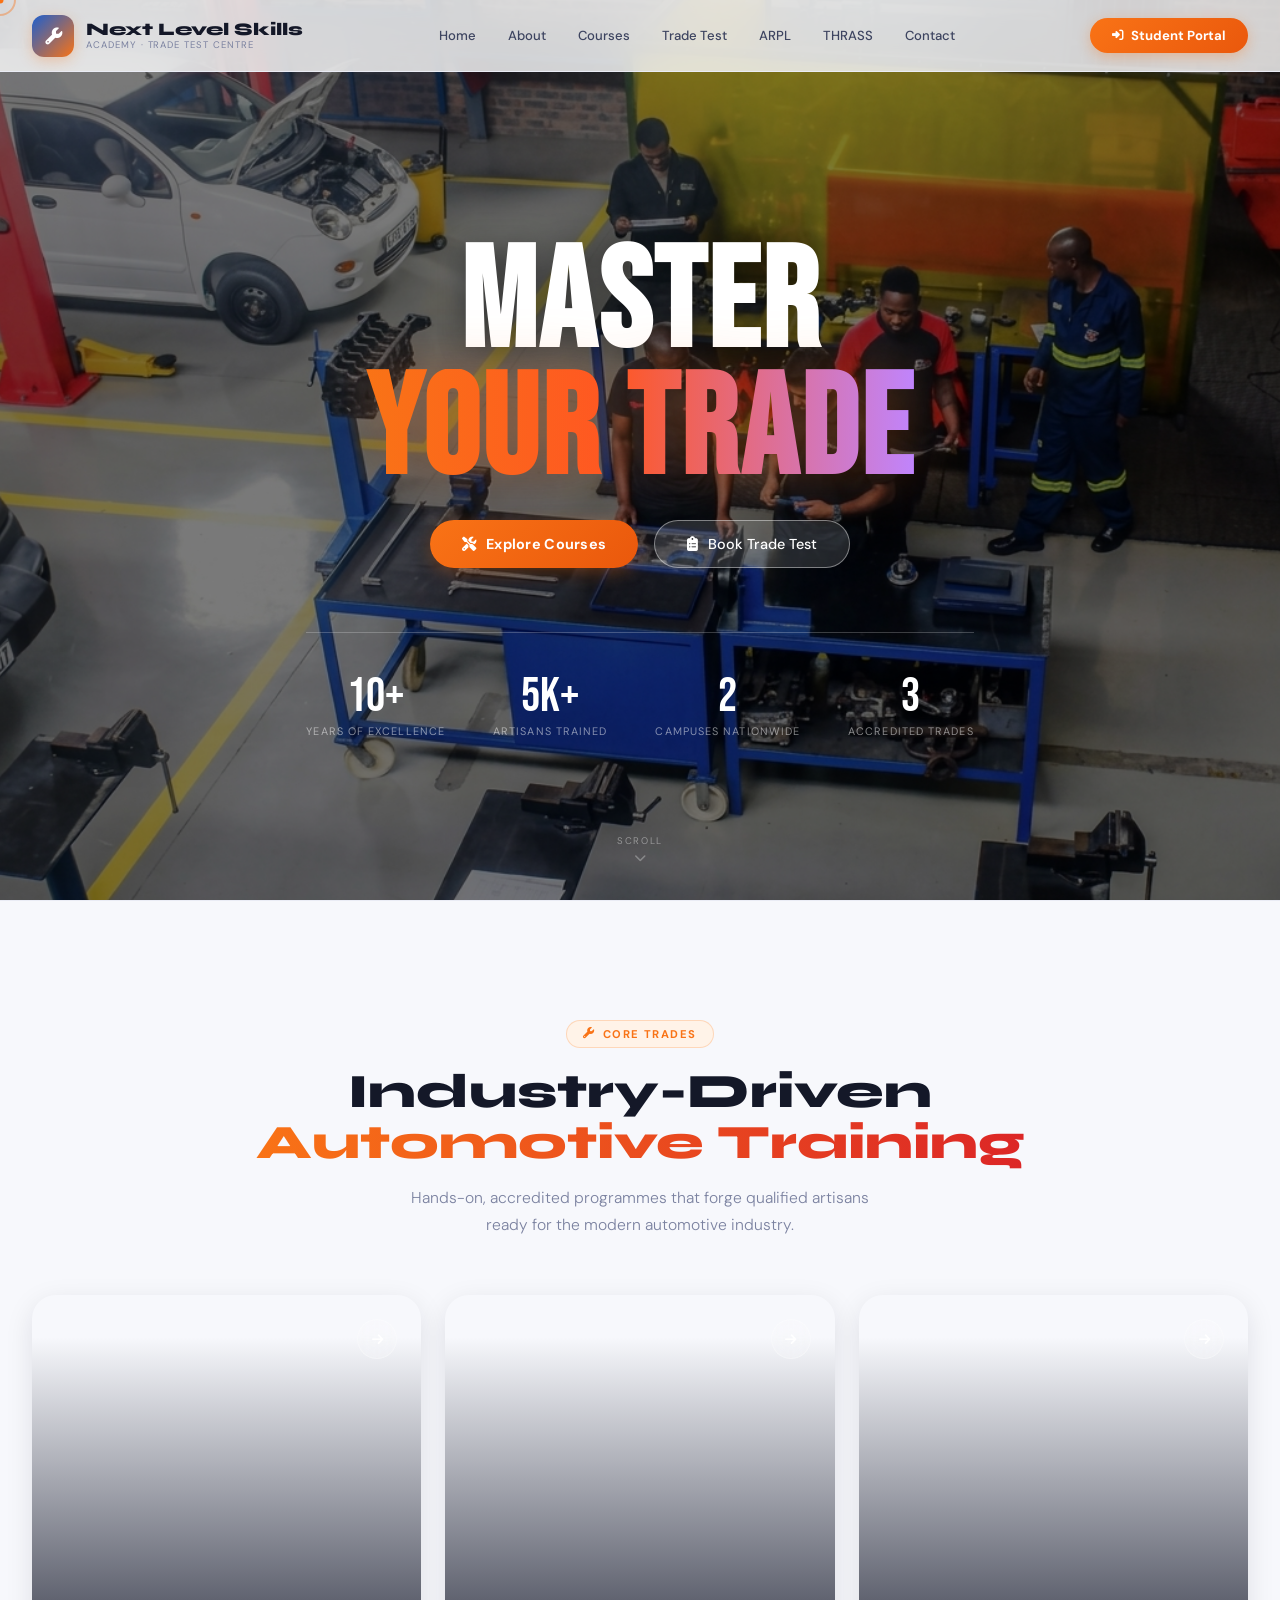
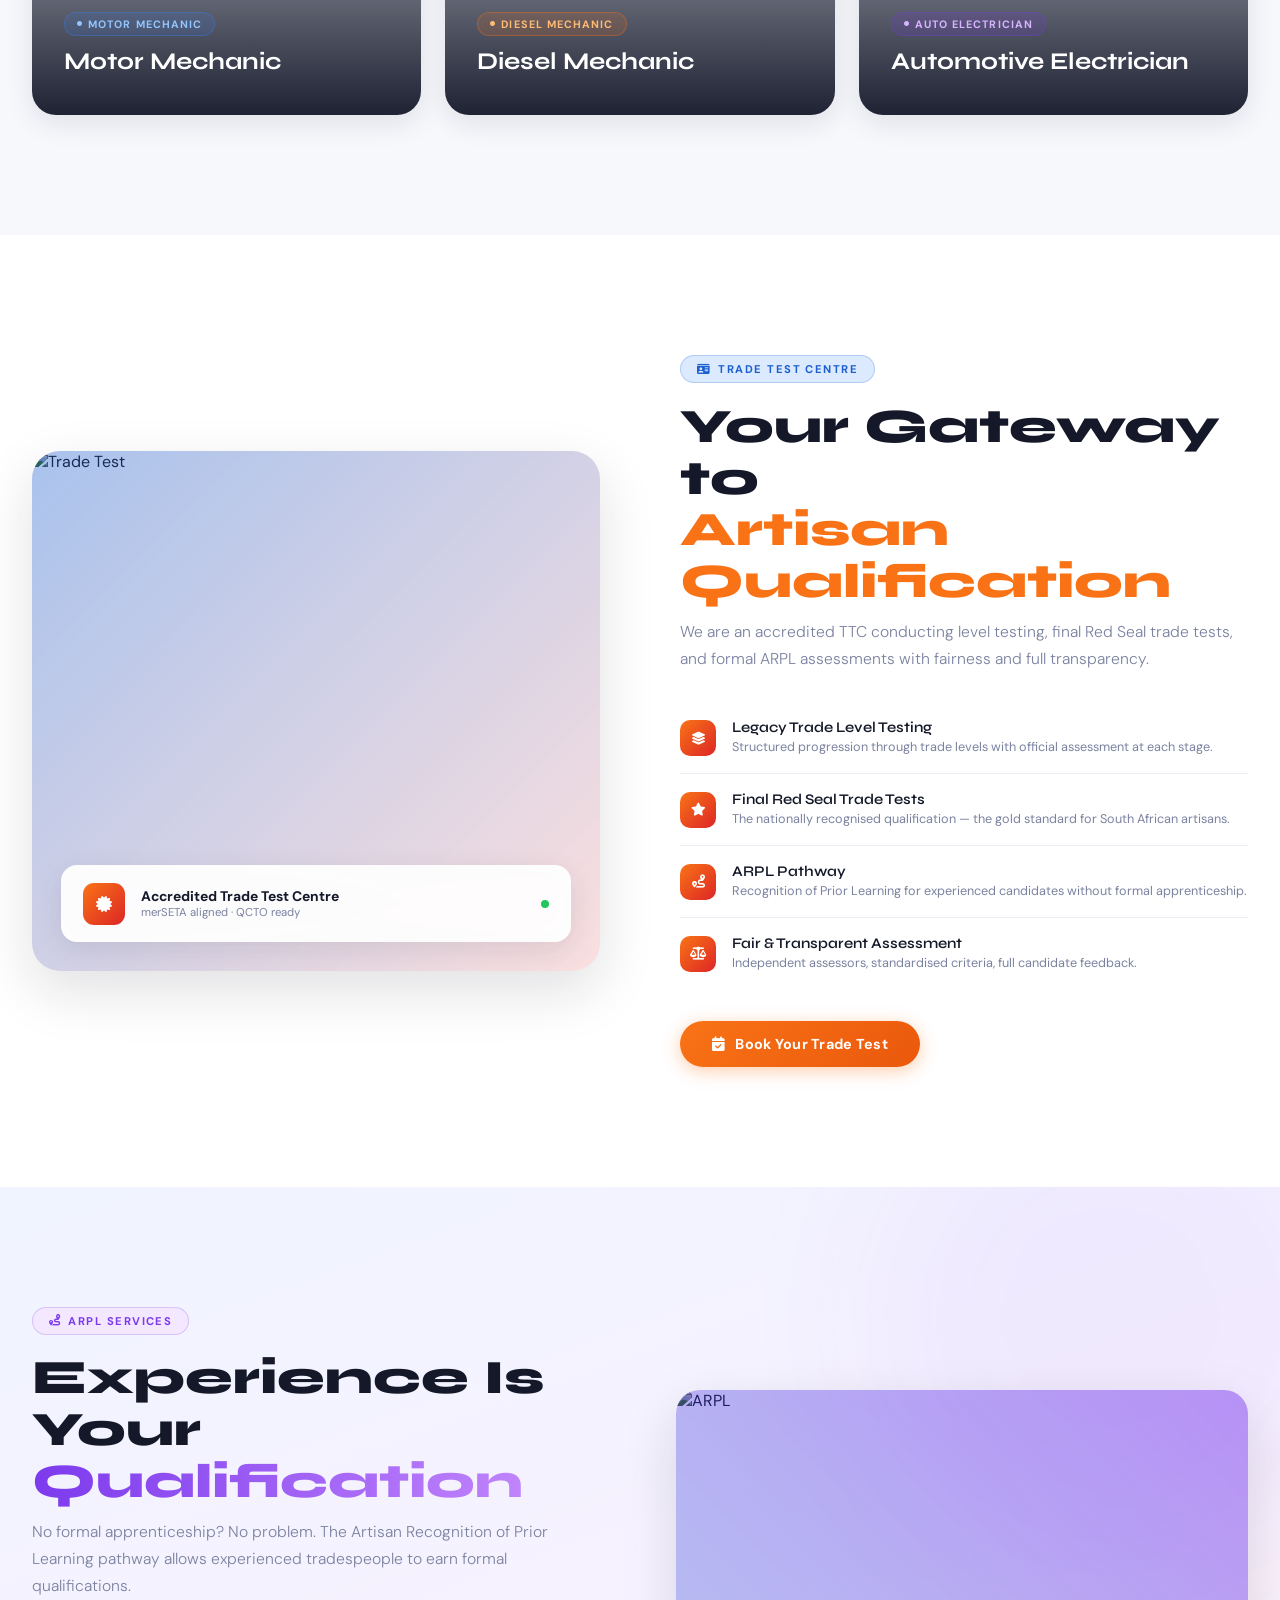
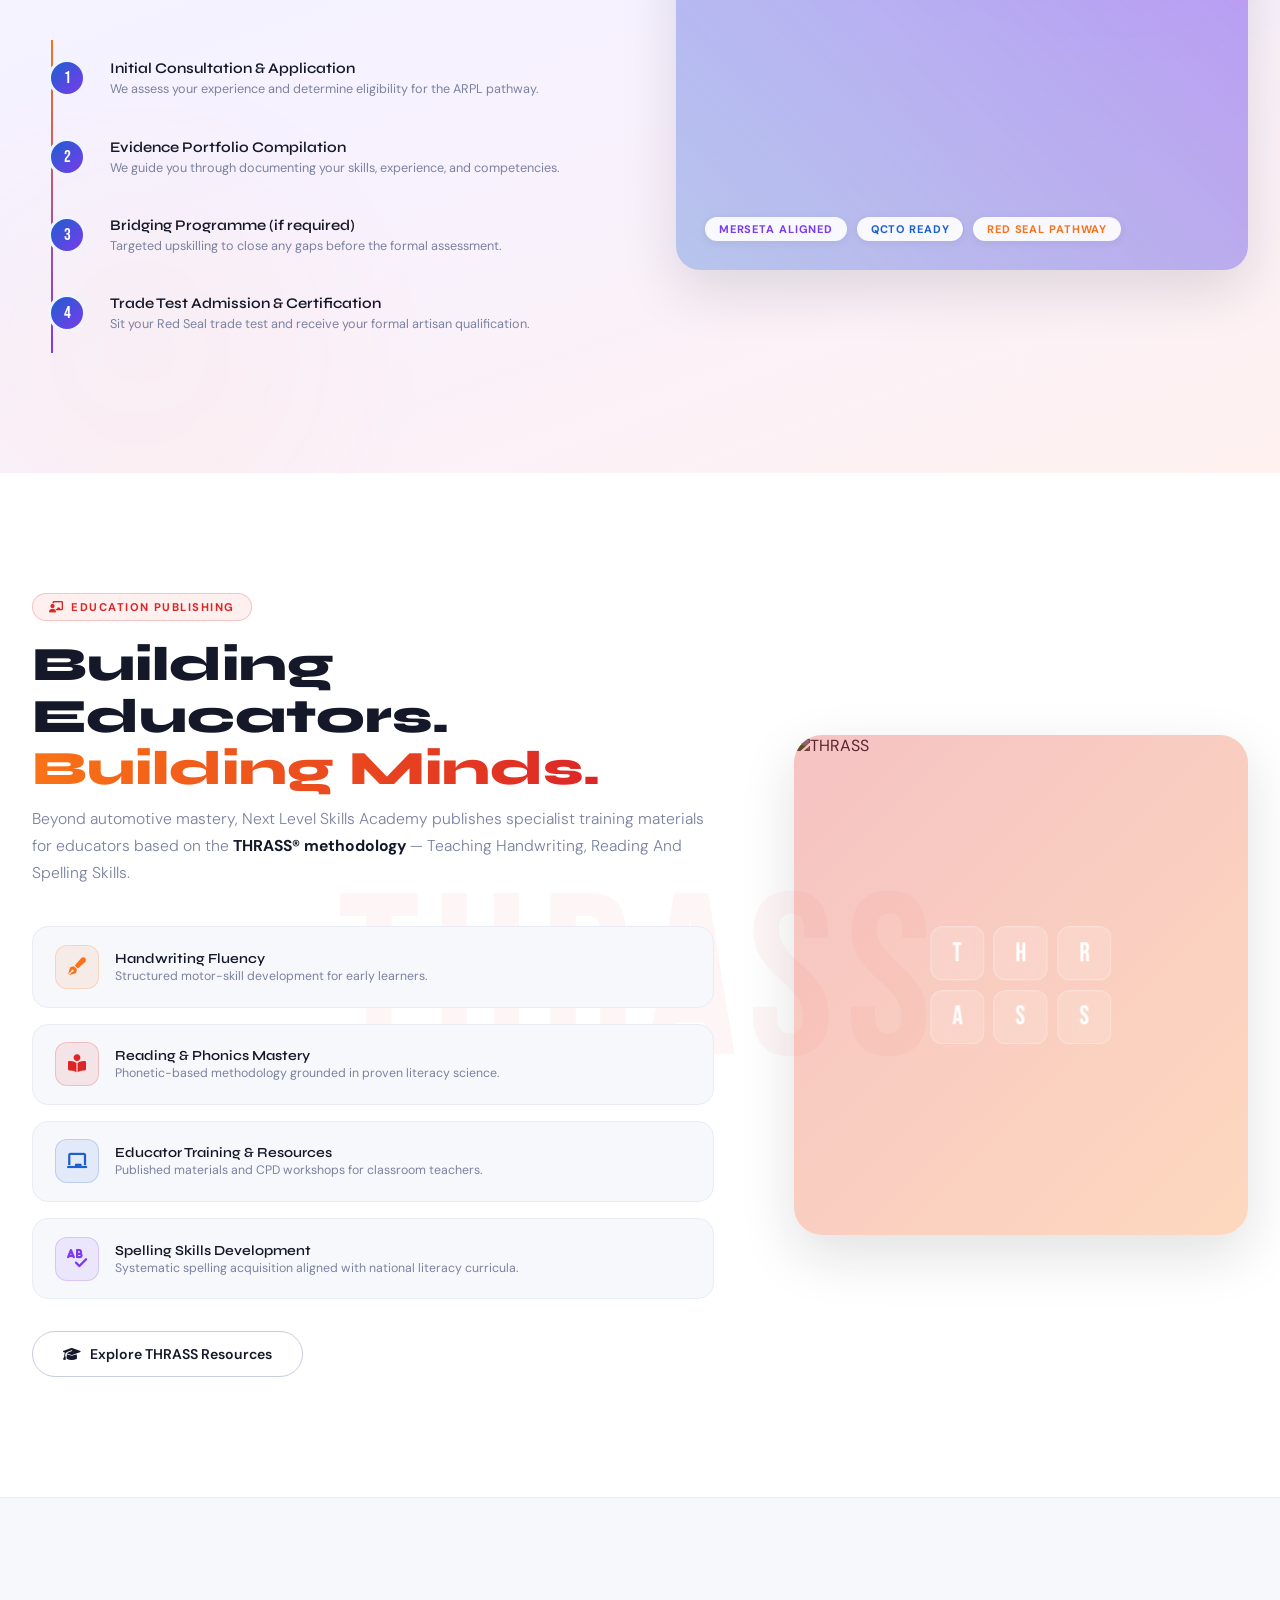
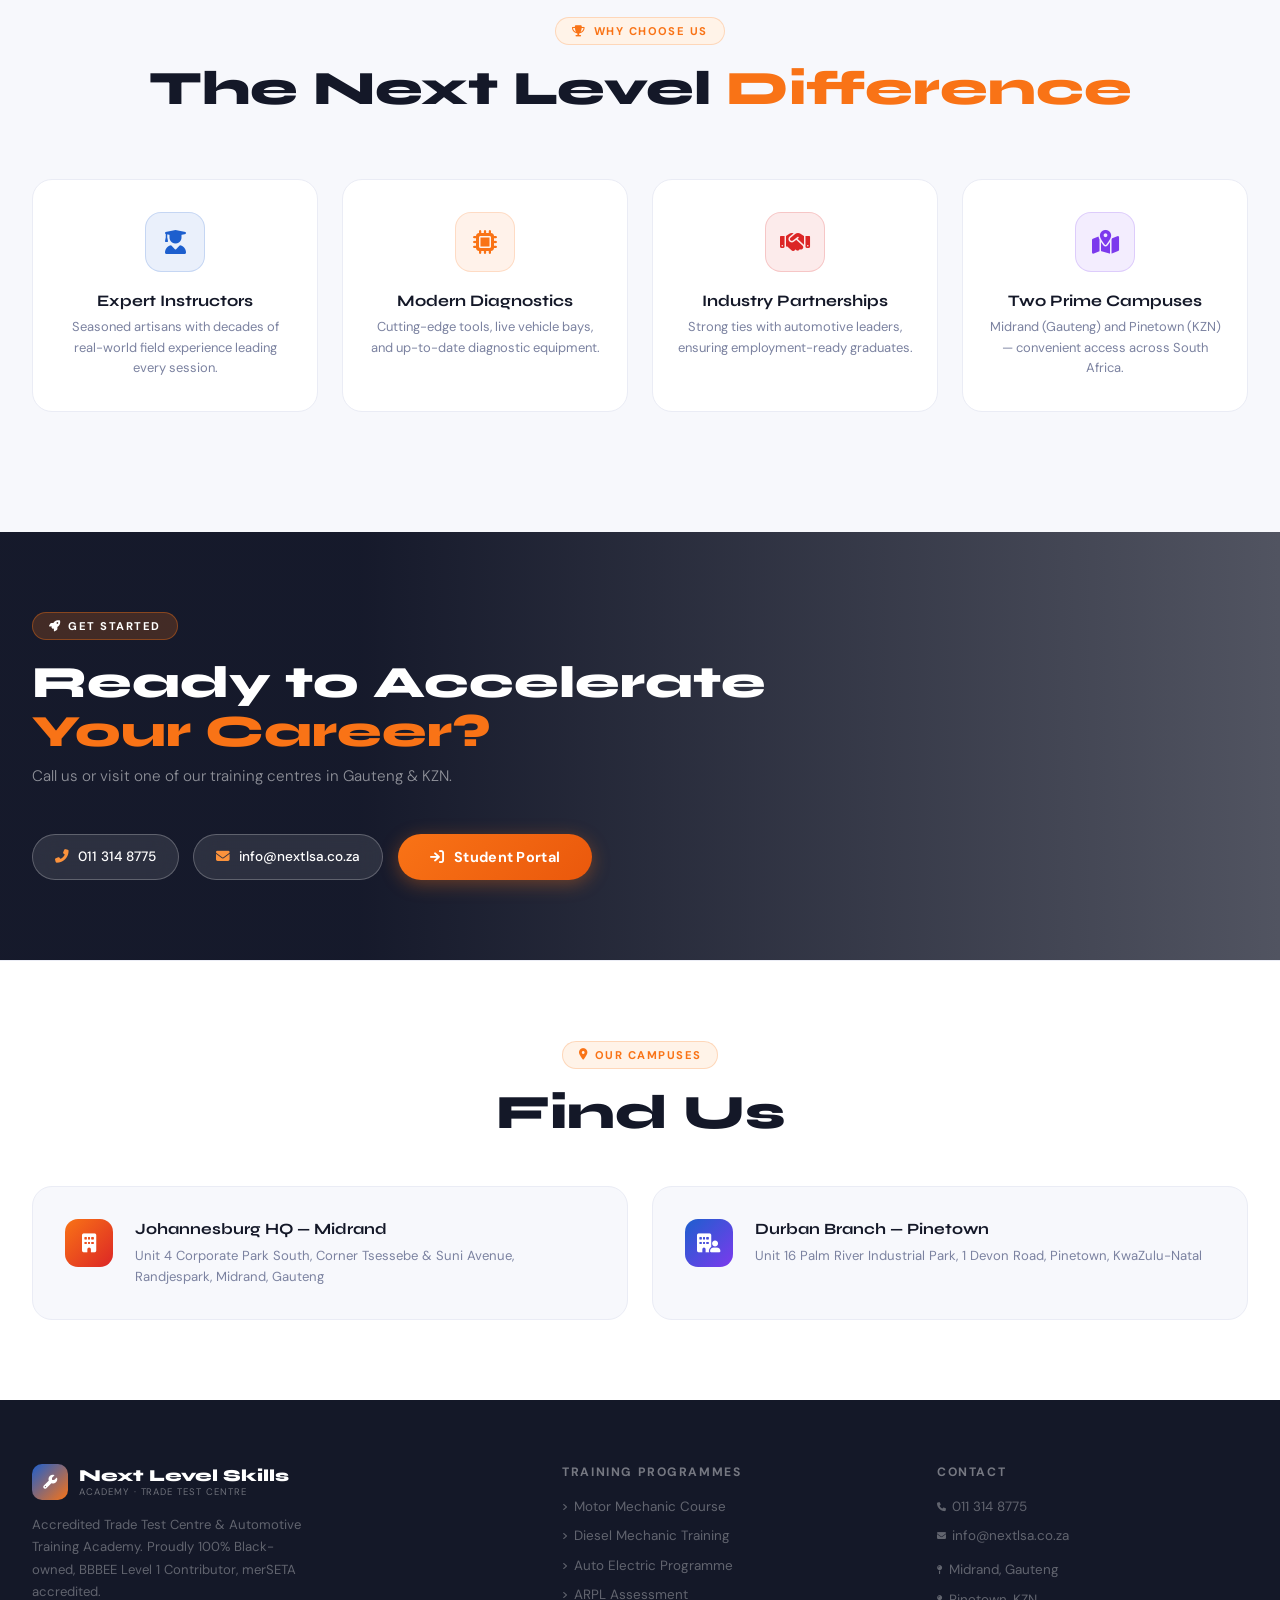
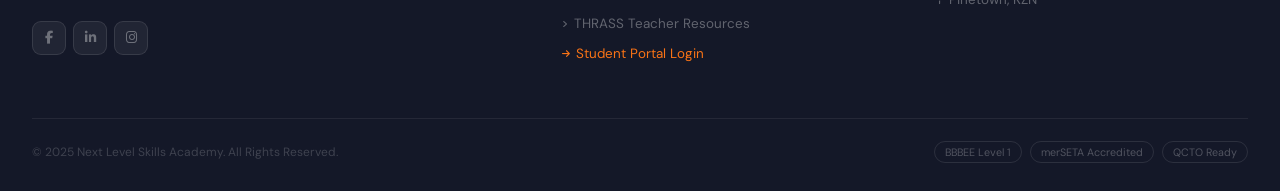
==== commit b7319f7a: "push" ====
--- a/index.html
+++ b/index.html
@@ -4,954 +4,420 @@
   <meta charset="UTF-8">
   <meta name="viewport" content="width=device-width, initial-scale=1.0, viewport-fit=cover">
   <title>Next Level Skills Academy | Where Passion Meets Precision</title>
-  <script src="https://cdn.tailwindcss.com"></script>
   <link rel="stylesheet" href="https://cdnjs.cloudflare.com/ajax/libs/font-awesome/6.5.0/css/all.min.css">
   <link rel="preconnect" href="https://fonts.googleapis.com">
-  <link href="https://fonts.googleapis.com/css2?family=Bebas+Neue&family=Syne:wght@400;600;700;800&family=DM+Sans:ital,wght@0,300;0,400;0,500;1,300&display=swap" rel="stylesheet">
-
+  <link href="https://fonts.googleapis.com/css2?family=Bebas+Neue&family=Syne:wght@400;600;700;800&family=DM+Sans:opsz,wght@9..40,300;9..40,400;9..40,500;9..40,600&display=swap" rel="stylesheet">
   <style>
     :root {
-      --blue-deep: #0a1628;
-      --blue-mid: #1a3a6b;
-      --blue-bright: #1d5fce;
-      --blue-electric: #3b82f6;
-      --orange: #f97316;
+      --white:       #ffffff;
+      --off-white:   #f7f8fc;
+      --light-gray:  #eaecf5;
+      --mid-gray:    #c8ccdf;
+      --text-body:   #3d4460;
+      --text-dark:   #141828;
+      --text-muted:  #7b82a0;
+      --blue:        #1d5fce;
+      --blue-light:  #3b82f6;
+      --blue-pale:   #dbeafe;
+      --orange:      #f97316;
       --orange-warm: #fb923c;
-      --red: #dc2626;
-      --red-light: #ef4444;
-      --purple: #7c3aed;
-      --purple-soft: #a855f7;
-      --white: #ffffff;
-      --off-white: #f0f4ff;
-      --glass: rgba(255,255,255,0.10);
-      --glass-border: rgba(255,255,255,0.22);
-      /* Lighter section backgrounds */
-      --section-light: #0f1e3a;
-      --section-mid: #101c35;
-      --section-dark: #0c1628;
+      --orange-pale: #fff3e8;
+      --red:         #dc2626;
+      --red-pale:    #fff0f0;
+      --purple:      #7c3aed;
+      --purple-light:#c084fc;
+      --purple-pale: #f3e8ff;
+      --shadow-sm:   0 2px 8px rgba(20,24,40,.07);
+      --shadow-md:   0 8px 28px rgba(20,24,40,.10);
+      --shadow-lg:   0 20px 55px rgba(20,24,40,.13);
+      --shadow-xl:   0 32px 80px rgba(20,24,40,.16);
     }
-
-    * { box-sizing: border-box; margin: 0; padding: 0; }
-    html { scroll-behavior: smooth; }
-    body {
-      font-family: 'DM Sans', sans-serif;
-      background: var(--blue-deep);
-      color: var(--white);
-      overflow-x: hidden;
-    }
-    h1, h2, h3 { font-family: 'Syne', sans-serif; }
-
-    /* ============ CUSTOM CURSOR ============ */
-    .cursor-dot {
-      width: 8px; height: 8px;
-      background: var(--orange);
-      border-radius: 50%;
-      position: fixed; top: 0; left: 0;
-      pointer-events: none; z-index: 9999;
-      transform: translate(-50%,-50%);
-      transition: transform 0.1s;
-    }
-    .cursor-ring {
-      width: 36px; height: 36px;
-      border: 2px solid rgba(249,115,22,0.5);
-      border-radius: 50%;
-      position: fixed; top: 0; left: 0;
-      pointer-events: none; z-index: 9998;
-      transform: translate(-50%,-50%);
-      transition: all 0.12s ease;
-    }
-
-    /* ============ NOISE OVERLAY ============ */
-    body::before {
-      content: '';
-      position: fixed; inset: 0;
-      background-image: url("data:image/svg+xml,%3Csvg viewBox='0 0 256 256' xmlns='http://www.w3.org/2000/svg'%3E%3Cfilter id='noise'%3E%3CfeTurbulence type='fractalNoise' baseFrequency='0.9' numOctaves='4' stitchTiles='stitch'/%3E%3C/filter%3E%3Crect width='100%25' height='100%25' filter='url(%23noise)' opacity='0.04'/%3E%3C/svg%3E");
-      pointer-events: none; z-index: 1; opacity: 0.35;
-    }
-
-    /* ============ NAVBAR ============ */
-    nav {
-      position: fixed; top: 0; left: 0; right: 0; z-index: 1000;
-      padding: 0 2rem; height: 72px;
-      display: flex; align-items: center; justify-content: space-between;
-      background: rgba(10,22,40,0.45);
-      backdrop-filter: blur(20px); -webkit-backdrop-filter: blur(20px);
-      border-bottom: 1px solid rgba(255,255,255,0.12);
-      transition: all 0.3s;
-    }
-    nav.scrolled {
-      background: rgba(10,22,40,0.88);
-      height: 60px;
-      border-bottom-color: rgba(255,255,255,0.08);
-    }
-    .nav-logo { display: flex; align-items: center; gap: 12px; }
-    .nav-logo-icon {
-      width: 42px; height: 42px; border-radius: 12px;
-      background: linear-gradient(135deg, var(--blue-bright), var(--orange));
-      display: flex; align-items: center; justify-content: center; font-size: 18px;
-      box-shadow: 0 0 20px rgba(249,115,22,0.35);
-      transition: transform 0.35s cubic-bezier(0.34,1.56,0.64,1), box-shadow 0.3s;
-    }
-    .nav-logo:hover .nav-logo-icon {
-      transform: rotate(-8deg) scale(1.12);
-      box-shadow: 0 0 32px rgba(249,115,22,0.6);
-    }
-    .nav-brand-name {
-      font-family: 'Syne', sans-serif; font-weight: 800; font-size: 1.2rem; line-height: 1.1;
-      background: linear-gradient(90deg, #fff, var(--orange-warm));
-      -webkit-background-clip: text; background-clip: text; color: transparent;
-    }
-    .nav-brand-sub { font-size: 10px; color: rgba(255,255,255,0.5); font-weight: 400; letter-spacing: 0.1em; text-transform: uppercase; }
-    .nav-links { display: flex; gap: 2rem; align-items: center; }
-    .nav-links a {
-      font-size: 0.82rem; font-weight: 500; color: rgba(255,255,255,0.75);
-      text-decoration: none; letter-spacing: 0.05em;
-      position: relative; transition: color 0.2s;
-    }
-    .nav-links a::after {
-      content: ''; position: absolute; bottom: -3px; left: 0;
-      width: 0; height: 2px; background: var(--orange);
-      transition: width 0.25s ease; border-radius: 2px;
-    }
-    .nav-links a:hover { color: white; }
-    .nav-links a:hover::after { width: 100%; }
-    .nav-login {
-      background: linear-gradient(135deg, var(--blue-bright), var(--blue-mid));
-      color: white; border: 1px solid rgba(255,255,255,0.25);
-      padding: 9px 22px; border-radius: 50px;
-      font-size: 0.82rem; font-weight: 600; cursor: pointer;
-      text-decoration: none; display: flex; align-items: center; gap: 8px;
-      transition: all 0.3s; letter-spacing: 0.03em;
-    }
-    .nav-login:hover {
-      background: linear-gradient(135deg, var(--orange), #ea580c);
-      box-shadow: 0 6px 24px rgba(249,115,22,0.45);
-      transform: translateY(-2px);
-    }
-    .hamburger { display: none; flex-direction: column; gap: 5px; cursor: pointer; padding: 6px; }
-    .hamburger span { display: block; width: 24px; height: 2px; background: white; border-radius: 2px; transition: all 0.3s; }
-
-    /* ============ HERO ============ */
-    .hero {
-      min-height: 100vh; position: relative;
-      display: flex; align-items: center; justify-content: center;
-      overflow: hidden;
-    }
-    .hero-bg {
-      position: absolute; inset: 0;
-      background-image: url('./assets/w7.png');
-      background-size: cover; background-position: center 30%;
-      /* filter: brightness(0.45) saturate(1.15); */
-      transform: scale(1.05);
-      animation: slowZoom 20s ease-in-out infinite alternate;
-    }
-    @keyframes slowZoom {
-      0% { transform: scale(1.05); }
-      100% { transform: scale(1.12); }
-    }
-    /* Much lighter overlay — let the image breathe */
-    .hero-overlay {
-      position: absolute; inset: 0;
-      background:
-        radial-gradient(ellipse 80% 60% at 50% 0%, rgba(124,58,237,0.12) 0%, transparent 55%),
-        linear-gradient(180deg,
-          rgba(10,22,40,0.55) 0%,
-          rgba(10,22,40,0.30) 40%,
-          rgba(10,22,40,0.70) 100%);
-    }
-    .hero-content {
-      position: relative; z-index: 10;
-      max-width: 900px;
-      margin: 0 auto;
-      padding: 0 2rem;
-      padding-top: 80px;
-      width: 100%;
-      text-align: center;
-      display: flex;
-      flex-direction: column;
-      align-items: center;
-    }
-
-    /* Hero badge */
-    .hero-badge {
-      display: inline-flex; align-items: center; gap: 8px;
-      background: rgba(249,115,22,0.15);
-      border: 1px solid rgba(249,115,22,0.45);
-      color: #ffb380;
-      padding: 8px 20px; border-radius: 50px;
-      font-size: 0.78rem; font-weight: 700; letter-spacing: 0.1em;
-      text-transform: uppercase; margin-bottom: 2rem;
-      backdrop-filter: blur(10px);
-      opacity: 0; animation: heroBadge 0.9s 0.1s cubic-bezier(0.22,1,0.36,1) forwards;
-    }
-    .hero-badge i { animation: pulse 2s infinite; }
-
-    @keyframes heroBadge {
-      from { opacity: 0; transform: translateY(-14px); }
-      to   { opacity: 1; transform: translateY(0); }
-    }
-
-    /* Hero title — massive, centered, staged entry */
-    .hero-title {
-      font-family: 'Bebas Neue', sans-serif;
-      font-size: clamp(4.5rem, 11vw, 10rem);
-      line-height: 0.9; letter-spacing: 0.02em;
-      margin-bottom: 1.6rem;
-    }
-    .hero-title .line-1 {
-      display: block; color: white;
-      opacity: 0; animation: slideUp 0.9s 0.25s cubic-bezier(0.22,1,0.36,1) forwards;
-      text-shadow: 0 4px 40px rgba(0,0,0,0.5);
-    }
-    .hero-title .line-2 {
-      display: block;
-      background: linear-gradient(90deg, var(--orange) 0%, #ff6b35 40%, var(--purple-soft) 100%);
-      -webkit-background-clip: text; background-clip: text; color: transparent;
-      opacity: 0; animation: slideUp 0.9s 0.4s cubic-bezier(0.22,1,0.36,1) forwards;
-      filter: drop-shadow(0 0 30px rgba(249,115,22,0.4));
-    }
-    .hero-title .line-3 {
-      display: block; color: rgba(255,255,255,0.7);
-      font-size: 28%; letter-spacing: 0.18em;
-      font-family: 'DM Sans', sans-serif; font-weight: 400;
-      text-transform: uppercase; margin-top: 0.6rem;
-      opacity: 0; animation: slideUp 0.9s 0.55s cubic-bezier(0.22,1,0.36,1) forwards;
-    }
-
-    @keyframes slideUp {
-      from { opacity: 0; transform: translateY(40px); }
-      to   { opacity: 1; transform: translateY(0); }
-    }
-
-    .hero-desc {
-      max-width: 580px;
-      font-size: 1.05rem; color: rgba(255,255,255,0.8);
-      line-height: 1.75; font-weight: 300; margin-bottom: 2.5rem;
-      opacity: 0; animation: slideUp 0.9s 0.65s cubic-bezier(0.22,1,0.36,1) forwards;
-      text-shadow: 0 2px 10px rgba(0,0,0,0.4);
-    }
-
-    .hero-actions {
-      display: flex; gap: 1rem; flex-wrap: wrap; justify-content: center;
-      opacity: 0; animation: slideUp 0.9s 0.78s cubic-bezier(0.22,1,0.36,1) forwards;
-    }
-
-    /* Hero stat bar floats below actions */
-    .hero-stats {
-      display: flex; gap: 2.5rem; flex-wrap: wrap; justify-content: center;
-      margin-top: 4rem; padding-top: 2.5rem;
-      border-top: 1px solid rgba(255,255,255,0.18);
-      opacity: 0; animation: slideUp 0.9s 0.9s cubic-bezier(0.22,1,0.36,1) forwards;
-    }
-    .stat-item { text-align: center; }
-    .stat-num {
-      font-family: 'Bebas Neue', sans-serif; font-size: 3rem; line-height: 1;
-      background: linear-gradient(135deg, white 0%, var(--orange-warm) 100%);
-      -webkit-background-clip: text; background-clip: text; color: transparent;
-    }
-    .stat-label { font-size: 0.72rem; color: rgba(255,255,255,0.55); text-transform: uppercase; letter-spacing: 0.1em; margin-top: 4px; }
-
-    /* Scroll cue */
-    .scroll-cue {
-      position: absolute; bottom: 40px; left: 50%; transform: translateX(-50%);
-      display: flex; flex-direction: column; align-items: center; gap: 6px;
-      z-index: 10; animation: scrollBounce 2.5s 1.5s infinite;
-      opacity: 0; animation: fadeIn 1s 1.4s ease forwards, scrollBounce 2.5s 2.5s infinite;
-    }
-    .scroll-cue span { font-size: 0.62rem; letter-spacing: 0.18em; text-transform: uppercase; color: rgba(255,255,255,0.45); }
-    .scroll-cue i { color: rgba(255,255,255,0.35); font-size: 13px; }
-    @keyframes scrollBounce {
-      0%, 100% { transform: translateX(-50%) translateY(0); }
-      50% { transform: translateX(-50%) translateY(9px); }
-    }
-    @keyframes fadeIn {
-      from { opacity: 0; } to { opacity: 1; }
-    }
-
-    /* ============ BTN STYLES ============ */
-    .btn-primary {
-      background: linear-gradient(135deg, var(--orange), #ea580c);
-      color: white; padding: 14px 32px; border-radius: 50px;
-      font-weight: 700; font-size: 0.9rem; text-decoration: none;
-      display: inline-flex; align-items: center; gap: 10px;
-      transition: all 0.35s cubic-bezier(0.34,1.56,0.64,1);
-      position: relative; overflow: hidden; letter-spacing: 0.03em;
-      box-shadow: 0 4px 20px rgba(249,115,22,0.3);
-    }
-    .btn-primary::after {
-      content: ''; position: absolute; inset: 0;
-      background: linear-gradient(135deg, rgba(255,255,255,0.2), transparent);
-      opacity: 0; transition: opacity 0.3s;
-    }
-    .btn-primary:hover {
-      transform: translateY(-4px) scale(1.03);
-      box-shadow: 0 16px 40px rgba(249,115,22,0.55);
-    }
-    .btn-primary:hover::after { opacity: 1; }
-
-    .btn-ghost {
-      background: rgba(255,255,255,0.12);
-      border: 1px solid rgba(255,255,255,0.3);
-      color: rgba(255,255,255,0.9); padding: 14px 32px; border-radius: 50px;
-      font-weight: 500; font-size: 0.9rem; text-decoration: none;
-      display: inline-flex; align-items: center; gap: 10px;
-      backdrop-filter: blur(10px);
-      transition: all 0.35s cubic-bezier(0.34,1.56,0.64,1); letter-spacing: 0.03em;
-    }
-    .btn-ghost:hover {
-      background: rgba(255,255,255,0.18);
-      border-color: var(--orange); color: white;
-      transform: translateY(-4px) scale(1.03);
-      box-shadow: 0 10px 30px rgba(0,0,0,0.25);
-    }
-
-    /* ============ SECTION COMMON ============ */
-    section { position: relative; z-index: 2; }
-    .section-label {
-      display: inline-flex; align-items: center; gap: 8px;
-      font-size: 0.72rem; font-weight: 700; letter-spacing: 0.15em; text-transform: uppercase;
-      color: var(--orange); border: 1px solid rgba(249,115,22,0.35);
-      background: rgba(249,115,22,0.1); padding: 6px 16px; border-radius: 50px; margin-bottom: 1.2rem;
-    }
-    .section-title {
-      font-family: 'Syne', sans-serif; font-weight: 800;
-      font-size: clamp(2rem, 4vw, 3.2rem); line-height: 1.1; color: white;
-    }
-    .section-sub {
-      color: rgba(255,255,255,0.55); font-size: 1rem; font-weight: 300; line-height: 1.7; max-width: 520px;
-    }
-    .container { max-width: 1280px; margin: 0 auto; padding: 0 2rem; }
-
-    /* ============ TRADES SECTION ============ */
-    .trades-section {
-      padding: 120px 0;
-      background: linear-gradient(180deg, #0d1e38 0%, #111f3d 100%);
-      position: relative;
-    }
-    .trades-section::before {
-      content: ''; position: absolute; top: 0; left: 0; right: 0; height: 1px;
-      background: linear-gradient(90deg, transparent, rgba(249,115,22,0.4), transparent);
-    }
-    .trades-grid {
-      display: grid;
-      grid-template-columns: repeat(auto-fit, minmax(340px, 1fr));
-      gap: 1.5rem; margin-top: 4rem;
-    }
-    .trade-card {
-      position: relative; border-radius: 24px; overflow: hidden;
-      cursor: pointer; height: 420px;
-      transition: transform 0.45s cubic-bezier(0.23, 1, 0.32, 1), box-shadow 0.45s;
-    }
-    .trade-card:hover {
-      transform: translateY(-12px) scale(1.01);
-      box-shadow: 0 30px 60px rgba(0,0,0,0.45);
-    }
-    .trade-card-bg {
-      position: absolute; inset: 0; background-size: cover; background-position: center;
-      filter: brightness(0.42) saturate(1.1);
-      transition: filter 0.5s, transform 0.55s;
-    }
-    .trade-card:hover .trade-card-bg { filter: brightness(0.55) saturate(1.3); transform: scale(1.07); }
-    .trade-card-overlay {
-      position: absolute; inset: 0;
-      background: linear-gradient(180deg, transparent 15%, rgba(10,22,40,0.92) 100%);
-      transition: all 0.4s;
-    }
-    .trade-card:hover .trade-card-overlay {
-      background: linear-gradient(180deg, rgba(10,22,40,0.15) 0%, rgba(10,22,40,0.94) 100%);
-    }
-    .trade-card-content {
-      position: absolute; inset: 0; padding: 2rem;
-      display: flex; flex-direction: column; justify-content: flex-end;
-    }
-    .trade-icon {
-      width: 54px; height: 54px; border-radius: 14px;
-      display: flex; align-items: center; justify-content: center; font-size: 22px;
-      margin-bottom: 1rem; opacity: 0; transform: translateY(12px);
-      transition: all 0.4s 0.05s;
-    }
-    .trade-card:hover .trade-icon { opacity: 1; transform: translateY(0); }
-    .trade-card h3 { font-family: 'Syne', sans-serif; font-weight: 700; font-size: 1.55rem; color: white; margin-bottom: 0.5rem; }
-    .trade-card p {
-      font-size: 0.88rem; color: rgba(255,255,255,0.7); line-height: 1.6;
-      max-height: 0; overflow: hidden;
-      transition: max-height 0.5s ease, opacity 0.4s; opacity: 0;
-    }
-    .trade-card:hover p { max-height: 80px; opacity: 1; }
-    .trade-card-tag {
-      display: inline-flex; align-items: center; gap: 6px;
-      font-size: 0.7rem; font-weight: 700; letter-spacing: 0.1em; text-transform: uppercase;
-      padding: 4px 12px; border-radius: 50px; margin-bottom: 0.75rem;
-    }
-    .trade-arrow {
-      position: absolute; top: 1.5rem; right: 1.5rem;
-      width: 40px; height: 40px; border-radius: 50%;
-      background: rgba(255,255,255,0.1);
-      border: 1px solid rgba(255,255,255,0.25);
-      display: flex; align-items: center; justify-content: center;
-      backdrop-filter: blur(10px);
-      transition: all 0.35s cubic-bezier(0.34,1.56,0.64,1);
-    }
-    .trade-card:hover .trade-arrow {
-      background: var(--orange); border-color: var(--orange);
-      transform: rotate(45deg) scale(1.1);
-      box-shadow: 0 0 20px rgba(249,115,22,0.5);
-    }
-
-    /* ============ TRADE TEST SECTION ============ */
-    .trade-test-section {
-      padding: 120px 0;
-      background: #0c1830;
-      position: relative;
-    }
-    .trade-test-section::before {
-      content: ''; position: absolute; top: 0; left: 0; right: 0; height: 1px;
-      background: linear-gradient(90deg, transparent, var(--blue-electric), var(--orange), transparent);
-    }
-    .tt-grid { display: grid; grid-template-columns: 1fr 1fr; gap: 5rem; align-items: center; }
-    .tt-image { position: relative; border-radius: 28px; overflow: hidden; height: 520px; }
-    .tt-image img {
-      width: 100%; height: 100%; object-fit: cover;
-      filter: brightness(0.55) saturate(1.2);
-      transition: transform 0.6s, filter 0.6s;
-    }
-    .tt-image:hover img { transform: scale(1.04); filter: brightness(0.65) saturate(1.3); }
-    .tt-image-overlay {
-      position: absolute; inset: 0;
-      background: linear-gradient(135deg, rgba(29,95,206,0.4), rgba(220,38,38,0.15));
-      mix-blend-mode: color;
-    }
-    .tt-image-badge {
-      position: absolute; bottom: 2rem; left: 2rem; right: 2rem;
-      background: rgba(12,24,48,0.82); backdrop-filter: blur(20px);
-      border: 1px solid rgba(255,255,255,0.18); border-radius: 18px;
-      padding: 1.2rem 1.5rem; display: flex; align-items: center; gap: 1rem;
-    }
-    .tt-check-list { list-style: none; margin-top: 2rem; }
-    .tt-check-list li {
-      display: flex; gap: 1rem; padding: 1rem 0;
-      border-bottom: 1px solid rgba(255,255,255,0.07);
-      transition: all 0.3s; cursor: default;
-    }
-    .tt-check-list li:last-child { border-bottom: none; }
-    .tt-check-list li:hover { padding-left: 10px; background: rgba(249,115,22,0.03); border-radius: 8px; }
-    .tt-check-icon {
-      width: 36px; height: 36px; border-radius: 10px;
-      background: linear-gradient(135deg, var(--orange), var(--red));
-      display: flex; align-items: center; justify-content: center; font-size: 14px;
-      flex-shrink: 0; margin-top: 2px;
-      transition: transform 0.3s cubic-bezier(0.34,1.56,0.64,1), box-shadow 0.3s;
-    }
-    .tt-check-list li:hover .tt-check-icon {
-      transform: scale(1.15) rotate(-5deg);
-      box-shadow: 0 6px 18px rgba(249,115,22,0.4);
-    }
-    .tt-check-list li h4 { font-weight: 600; font-size: 0.95rem; color: white; margin-bottom: 2px; }
-    .tt-check-list li p { font-size: 0.82rem; color: rgba(255,255,255,0.5); line-height: 1.5; }
-
-    /* ============ ARPL SECTION ============ */
-    .arpl-section {
-      padding: 120px 0;
-      background: linear-gradient(135deg, #0e1e3c, #0a1628, #101d38);
-      position: relative; overflow: hidden;
-    }
-    .arpl-section::before {
-      content: ''; position: absolute; top: -200px; right: -200px;
-      width: 600px; height: 600px;
-      background: radial-gradient(circle, rgba(124,58,237,0.1), transparent 70%);
-      pointer-events: none;
-    }
-    .arpl-grid { display: grid; grid-template-columns: 1fr 1fr; gap: 4rem; align-items: center; }
-    .arpl-steps { display: flex; flex-direction: column; gap: 0; position: relative; margin-top: 2.5rem; }
-    .arpl-steps::before {
-      content: ''; position: absolute; left: 20px; top: 0; bottom: 0; width: 2px;
-      background: linear-gradient(180deg, var(--orange), var(--purple-soft));
-    }
-    .arpl-step {
-      display: flex; gap: 1.5rem; padding: 1.2rem 0; padding-left: 1rem;
-      cursor: default; transition: all 0.3s;
-    }
-    .arpl-step:hover { transform: translateX(10px); }
-    .step-num {
-      width: 40px; height: 40px; border-radius: 50%;
-      background: linear-gradient(135deg, var(--blue-bright), var(--purple));
-      display: flex; align-items: center; justify-content: center;
-      font-family: 'Bebas Neue', sans-serif; font-size: 1.1rem; color: white;
-      flex-shrink: 0; border: 3px solid #0e1e3c;
-      position: relative; z-index: 1;
-      transition: transform 0.35s cubic-bezier(0.34,1.56,0.64,1), box-shadow 0.3s;
-    }
-    .arpl-step:hover .step-num { transform: scale(1.2); box-shadow: 0 0 20px rgba(124,58,237,0.5); }
-    .step-content h4 { font-weight: 600; font-size: 0.95rem; color: white; margin-bottom: 3px; }
-    .step-content p { font-size: 0.82rem; color: rgba(255,255,255,0.5); line-height: 1.5; }
-    .arpl-image { position: relative; height: 480px; border-radius: 24px; overflow: hidden; }
-    .arpl-image img {
-      width: 100%; height: 100%; object-fit: cover;
-      filter: brightness(0.5) saturate(1.1); transition: transform 0.6s, filter 0.5s;
-    }
-    .arpl-image:hover img { transform: scale(1.04); filter: brightness(0.6) saturate(1.2); }
-    .arpl-image-overlay {
-      position: absolute; inset: 0;
-      background: linear-gradient(225deg, rgba(124,58,237,0.45), rgba(10,22,40,0.5));
-      mix-blend-mode: color;
-    }
-    .arpl-tags { position: absolute; bottom: 2rem; left: 2rem; right: 2rem; display: flex; gap: 0.75rem; flex-wrap: wrap; }
-    .arpl-tag {
-      background: rgba(10,22,40,0.82); backdrop-filter: blur(15px);
-      border: 1px solid rgba(255,255,255,0.18); border-radius: 50px;
-      padding: 6px 16px; font-size: 0.72rem; font-weight: 600;
-      letter-spacing: 0.08em; text-transform: uppercase;
-      transition: all 0.3s;
-    }
-    .arpl-tag:hover { background: rgba(249,115,22,0.2); border-color: var(--orange); transform: translateY(-3px); }
-
-    /* ============ THRASS SECTION ============ */
-    .thrass-section {
-      padding: 120px 0;
-      background: #090f1e; position: relative; overflow: hidden;
-    }
-    .thrass-bg-text {
-      position: absolute; top: 50%; left: 50%;
-      transform: translate(-50%, -50%);
-      font-family: 'Bebas Neue', sans-serif;
-      font-size: clamp(8rem, 20vw, 18rem);
-      color: rgba(255,255,255,0.025); white-space: nowrap;
-      pointer-events: none; letter-spacing: 0.05em;
-    }
-    .thrass-inner { position: relative; z-index: 2; }
-    .thrass-grid { display: grid; grid-template-columns: 1.2fr 0.8fr; gap: 5rem; align-items: center; }
-    .thrass-image { height: 500px; border-radius: 28px; overflow: hidden; position: relative; }
-    .thrass-image img {
-      width: 100%; height: 100%; object-fit: cover;
-      filter: brightness(0.5) saturate(1.1); transition: transform 0.5s, filter 0.5s;
-    }
-    .thrass-image:hover img { transform: scale(1.05); filter: brightness(0.6) saturate(1.2); }
-    .thrass-image-overlay {
-      position: absolute; inset: 0;
-      background: linear-gradient(135deg, rgba(220,38,38,0.25), rgba(249,115,22,0.25));
-    }
-    .thrass-letters {
-      position: absolute; top: 50%; left: 50%;
-      transform: translate(-50%, -50%);
-      display: grid; grid-template-columns: repeat(3, 1fr); gap: 0.6rem;
-    }
-    .thrass-letter {
-      width: 54px; height: 54px;
-      background: rgba(255,255,255,0.12); backdrop-filter: blur(10px);
-      border: 1px solid rgba(255,255,255,0.25); border-radius: 12px;
-      display: flex; align-items: center; justify-content: center;
-      font-family: 'Bebas Neue', sans-serif; font-size: 1.6rem; color: white;
-      transition: all 0.35s cubic-bezier(0.34,1.56,0.64,1); cursor: default;
-    }
-    .thrass-letter:hover {
-      background: rgba(249,115,22,0.35); border-color: var(--orange);
-      transform: scale(1.15) rotate(-4deg);
-      box-shadow: 0 8px 24px rgba(249,115,22,0.4);
-    }
-    .thrass-features { display: grid; grid-template-columns: 1fr; gap: 1rem; margin-top: 2.5rem; }
-    .thrass-feat {
-      background: rgba(255,255,255,0.05);
-      border: 1px solid rgba(255,255,255,0.1); border-radius: 16px;
-      padding: 1.2rem 1.5rem; display: flex; align-items: center; gap: 1rem;
-      transition: all 0.35s cubic-bezier(0.23,1,0.32,1); cursor: default;
-    }
-    .thrass-feat:hover {
-      background: rgba(249,115,22,0.08); border-color: rgba(249,115,22,0.35);
-      transform: translateX(8px);
-      box-shadow: 0 8px 24px rgba(0,0,0,0.2);
-    }
-    .thrass-feat-icon {
-      width: 44px; height: 44px; border-radius: 12px;
-      display: flex; align-items: center; justify-content: center; font-size: 18px; flex-shrink: 0;
-      transition: transform 0.35s cubic-bezier(0.34,1.56,0.64,1);
-    }
-    .thrass-feat:hover .thrass-feat-icon { transform: scale(1.15) rotate(-5deg); }
-    .thrass-feat h4 { font-weight: 600; font-size: 0.9rem; color: white; margin-bottom: 2px; }
-    .thrass-feat p { font-size: 0.8rem; color: rgba(255,255,255,0.45); }
-
-    /* ============ WHY US SECTION ============ */
-    .why-section {
-      padding: 120px 0;
-      background: linear-gradient(180deg, #090f1e, #0d1e38);
-      position: relative;
-    }
-    .why-section::before {
-      content: ''; position: absolute; top: 0; left: 0; right: 0; height: 1px;
-      background: linear-gradient(90deg, transparent, var(--purple-soft), transparent);
-    }
-    .why-grid { display: grid; grid-template-columns: repeat(4, 1fr); gap: 1.5rem; margin-top: 4rem; }
-    .why-card {
-      background: rgba(255,255,255,0.055);
-      border: 1px solid rgba(255,255,255,0.1); border-radius: 20px;
-      padding: 2rem 1.5rem; text-align: center;
-      transition: all 0.45s cubic-bezier(0.23,1,0.32,1); cursor: default;
-      position: relative; overflow: hidden;
-    }
-    .why-card::before {
-      content: ''; position: absolute; inset: 0; opacity: 0;
-      transition: opacity 0.4s; border-radius: 20px;
-    }
-    .why-card:hover::before { opacity: 1; }
-    .why-card:hover { transform: translateY(-12px); border-color: transparent; }
-    .wc-1::before { background: linear-gradient(135deg, rgba(29,95,206,0.18), transparent); }
-    .wc-1:hover { box-shadow: 0 24px 55px rgba(29,95,206,0.22), inset 0 0 0 1px rgba(29,95,206,0.35); }
-    .wc-2::before { background: linear-gradient(135deg, rgba(249,115,22,0.18), transparent); }
-    .wc-2:hover { box-shadow: 0 24px 55px rgba(249,115,22,0.22), inset 0 0 0 1px rgba(249,115,22,0.35); }
-    .wc-3::before { background: linear-gradient(135deg, rgba(220,38,38,0.18), transparent); }
-    .wc-3:hover { box-shadow: 0 24px 55px rgba(220,38,38,0.22), inset 0 0 0 1px rgba(220,38,38,0.35); }
-    .wc-4::before { background: linear-gradient(135deg, rgba(124,58,237,0.18), transparent); }
-    .wc-4:hover { box-shadow: 0 24px 55px rgba(124,58,237,0.22), inset 0 0 0 1px rgba(124,58,237,0.35); }
-    .why-icon {
-      width: 60px; height: 60px; border-radius: 16px;
-      display: flex; align-items: center; justify-content: center; font-size: 24px;
-      margin: 0 auto 1.2rem;
-      transition: transform 0.4s cubic-bezier(0.34,1.56,0.64,1), box-shadow 0.3s;
-    }
-    .why-card:hover .why-icon { transform: scale(1.18) rotate(-6deg); }
-    .wc-1:hover .why-icon { box-shadow: 0 8px 24px rgba(29,95,206,0.4); }
-    .wc-2:hover .why-icon { box-shadow: 0 8px 24px rgba(249,115,22,0.4); }
-    .wc-3:hover .why-icon { box-shadow: 0 8px 24px rgba(220,38,38,0.4); }
-    .wc-4:hover .why-icon { box-shadow: 0 8px 24px rgba(124,58,237,0.4); }
-    .why-card h3 { font-weight: 700; font-size: 1rem; color: white; margin-bottom: 0.5rem; }
-    .why-card p { font-size: 0.82rem; color: rgba(255,255,255,0.5); line-height: 1.6; }
-
-    /* ============ CTA STRIP ============ */
-    .cta-section { padding: 100px 0; position: relative; overflow: hidden; }
-    .cta-bg {
-      position: absolute; inset: 0;
-      background-image: url('https://images.unsplash.com/photo-1487754180451-c456f719a1fc?w=1800&q=80');
-      background-size: cover; background-position: center 40%;
-      filter: brightness(0.3) saturate(1.1);
-    }
-    .cta-overlay {
-      position: absolute; inset: 0;
-      background: linear-gradient(90deg, rgba(10,22,40,0.95) 25%, rgba(10,22,40,0.55) 100%);
-    }
-    .cta-content { position: relative; z-index: 10; }
-    .cta-inner { display: flex; justify-content: space-between; align-items: center; gap: 3rem; flex-wrap: wrap; }
-    .cta-contacts { display: flex; gap: 1rem; flex-wrap: wrap; }
-    .contact-chip {
-      display: inline-flex; align-items: center; gap: 10px;
-      background: rgba(255,255,255,0.1); border: 1px solid rgba(255,255,255,0.25);
-      backdrop-filter: blur(15px); padding: 12px 24px; border-radius: 50px;
-      font-size: 0.88rem; color: white; text-decoration: none; font-weight: 500;
-      transition: all 0.35s cubic-bezier(0.34,1.56,0.64,1);
-    }
-    .contact-chip:hover {
-      background: rgba(249,115,22,0.22); border-color: var(--orange);
-      transform: translateY(-4px) scale(1.02);
-      box-shadow: 0 12px 28px rgba(249,115,22,0.25);
-    }
-    .contact-chip i { color: var(--orange); }
-
-    /* ============ LOCATIONS ============ */
-    .locations-section {
-      padding: 80px 0;
-      background: #0d1e38;
-      border-top: 1px solid rgba(255,255,255,0.07);
-    }
-    .locations-grid { display: grid; grid-template-columns: 1fr 1fr; gap: 2rem; margin-top: 3rem; }
-    .location-card {
-      background: rgba(255,255,255,0.05); border: 1px solid rgba(255,255,255,0.1);
-      border-radius: 20px; padding: 2rem; display: flex; gap: 1.5rem; align-items: flex-start;
-      transition: all 0.4s cubic-bezier(0.23,1,0.32,1);
-    }
-    .location-card:hover {
-      background: rgba(255,255,255,0.09); border-color: rgba(249,115,22,0.35);
-      transform: translateY(-6px); box-shadow: 0 18px 45px rgba(0,0,0,0.3);
-    }
-    .location-pin {
-      width: 50px; height: 50px; border-radius: 14px;
-      background: linear-gradient(135deg, var(--orange), var(--red));
-      display: flex; align-items: center; justify-content: center; font-size: 20px; flex-shrink: 0;
-      transition: transform 0.35s cubic-bezier(0.34,1.56,0.64,1);
-    }
-    .location-card:hover .location-pin { transform: scale(1.12) rotate(-5deg); }
-    .location-card h4 { font-weight: 700; font-size: 1.05rem; color: white; margin-bottom: 0.5rem; }
-    .location-card p { font-size: 0.84rem; color: rgba(255,255,255,0.5); line-height: 1.6; }
-
-    /* ============ FOOTER ============ */
-    footer {
-      background: #050c18;
-      padding: 60px 0 30px;
-      border-top: 1px solid rgba(255,255,255,0.07);
-    }
-    .footer-grid { display: grid; grid-template-columns: 1.5fr 1fr 1fr; gap: 4rem; margin-bottom: 3rem; }
-    .footer-brand p { font-size: 0.85rem; color: rgba(255,255,255,0.38); line-height: 1.7; margin-top: 1rem; max-width: 280px; }
-    .footer-col h5 { font-weight: 700; font-size: 0.82rem; text-transform: uppercase; letter-spacing: 0.12em; color: rgba(255,255,255,0.55); margin-bottom: 1rem; }
-    .footer-col ul { list-style: none; }
-    .footer-col ul li { margin-bottom: 0.6rem; }
-    .footer-col ul li a {
-      color: rgba(255,255,255,0.38); font-size: 0.88rem; text-decoration: none;
-      transition: color 0.2s, padding-left 0.25s;
-      display: inline-flex; align-items: center; gap: 6px;
-    }
-    .footer-col ul li a:hover { color: var(--orange); padding-left: 5px; }
-    .footer-bottom {
-      border-top: 1px solid rgba(255,255,255,0.07); padding-top: 1.5rem;
-      display: flex; justify-content: space-between; align-items: center; flex-wrap: wrap; gap: 1rem;
-    }
-    .footer-bottom p { font-size: 0.78rem; color: rgba(255,255,255,0.22); }
-    .footer-tags { display: flex; gap: 0.5rem; flex-wrap: wrap; }
-    .footer-tag {
-      font-size: 0.7rem; padding: 3px 10px; border-radius: 50px;
-      border: 1px solid rgba(255,255,255,0.12); color: rgba(255,255,255,0.32);
-    }
-
-    /* Mobile nav overlay */
-    .mobile-nav {
-      display: none; position: fixed; inset: 0;
-      background: rgba(5,12,24,0.97); backdrop-filter: blur(20px);
-      z-index: 999; flex-direction: column; align-items: center; justify-content: center; gap: 2rem;
-    }
-    .mobile-nav.open { display: flex; }
-    .mobile-nav a {
-      font-family: 'Bebas Neue', sans-serif; font-size: 2.5rem;
-      color: rgba(255,255,255,0.75); text-decoration: none; letter-spacing: 0.05em;
-      transition: color 0.2s, transform 0.25s;
-    }
-    .mobile-nav a:hover { color: var(--orange); transform: scale(1.06); }
-    .mobile-nav-close {
-      position: absolute; top: 1.5rem; right: 1.5rem; background: none; border: none;
-      color: white; font-size: 1.5rem; cursor: pointer;
-      width: 44px; height: 44px; border-radius: 50%;
-      background: rgba(255,255,255,0.08);
-      display: flex; align-items: center; justify-content: center;
-    }
-
-    /* ============ REVEAL ON SCROLL ============ */
-    .reveal {
-      opacity: 0; transform: translateY(32px);
-      transition: opacity 0.75s ease, transform 0.75s ease;
-    }
-    .reveal.revealed { opacity: 1; transform: translateY(0); }
-    .reveal-delay-1 { transition-delay: 0.12s; }
-    .reveal-delay-2 { transition-delay: 0.24s; }
-    .reveal-delay-3 { transition-delay: 0.36s; }
-    .reveal-delay-4 { transition-delay: 0.48s; }
-
-    @keyframes pulse {
-      0%, 100% { opacity: 1; } 50% { opacity: 0.5; }
-    }
-
-    /* ============ RESPONSIVE ============ */
-    @media (max-width: 1024px) {
-      .tt-grid, .arpl-grid, .thrass-grid { grid-template-columns: 1fr; }
-      .why-grid { grid-template-columns: repeat(2, 1fr); }
-      .footer-grid { grid-template-columns: 1fr 1fr; }
-    }
-    @media (max-width: 768px) {
-      .nav-links { display: none; }
-      .hamburger { display: flex; }
-      .trades-grid { grid-template-columns: 1fr; }
-      .why-grid { grid-template-columns: 1fr 1fr; }
-      .locations-grid { grid-template-columns: 1fr; }
-      .footer-grid { grid-template-columns: 1fr; }
-      .hero-title { font-size: clamp(3.5rem, 15vw, 6rem); }
-      .cursor-dot, .cursor-ring { display: none; }
-      .cta-inner { flex-direction: column; }
-    }
-    @media (max-width: 480px) {
-      .why-grid { grid-template-columns: 1fr; }
-      .hero-stats { gap: 1.5rem; }
-    }
+    *,*::before,*::after{box-sizing:border-box;margin:0;padding:0;}
+    html{scroll-behavior:smooth;}
+    body{font-family:'DM Sans',sans-serif;background:var(--white);color:var(--text-body);overflow-x:hidden;}
+    h1,h2,h3,h4{font-family:'Syne',sans-serif;color:var(--text-dark);}
+
+    /* CURSOR */
+    .c-dot{width:7px;height:7px;background:var(--orange);border-radius:50%;position:fixed;top:0;left:0;pointer-events:none;z-index:9999;transform:translate(-50%,-50%);transition:transform .1s;}
+    .c-ring{width:32px;height:32px;border:2px solid rgba(249,115,22,.4);border-radius:50%;position:fixed;top:0;left:0;pointer-events:none;z-index:9998;transform:translate(-50%,-50%);transition:width .12s,height .12s,border-color .12s;}
+
+    /* NAVBAR */
+    nav{position:fixed;top:0;left:0;right:0;z-index:1000;height:72px;padding:0 2rem;display:flex;align-items:center;justify-content:space-between;background:rgba(255,255,255,.8);backdrop-filter:blur(22px);-webkit-backdrop-filter:blur(22px);border-bottom:1px solid var(--light-gray);transition:all .3s;}
+    nav.scrolled{background:rgba(255,255,255,.96);box-shadow:var(--shadow-sm);height:62px;}
+    .nav-logo{display:flex;align-items:center;gap:12px;text-decoration:none;}
+    .nav-logo-icon{width:42px;height:42px;border-radius:12px;background:linear-gradient(135deg,var(--blue),var(--orange));display:flex;align-items:center;justify-content:center;box-shadow:0 4px 14px rgba(249,115,22,.28);transition:transform .35s cubic-bezier(.34,1.56,.64,1),box-shadow .3s;}
+    .nav-logo:hover .nav-logo-icon{transform:rotate(-8deg) scale(1.12);box-shadow:0 8px 24px rgba(249,115,22,.45);}
+    .nav-brand-name{font-family:'Syne',sans-serif;font-weight:800;font-size:1.1rem;color:var(--text-dark);line-height:1.1;}
+    .nav-brand-sub{font-size:9.5px;color:var(--text-muted);letter-spacing:.1em;text-transform:uppercase;}
+    .nav-links{display:flex;gap:2rem;align-items:center;}
+    .nav-links a{font-size:.82rem;font-weight:500;color:var(--text-body);text-decoration:none;position:relative;transition:color .2s;}
+    .nav-links a::after{content:'';position:absolute;bottom:-3px;left:0;width:0;height:2px;background:var(--orange);border-radius:2px;transition:width .25s;}
+    .nav-links a:hover{color:var(--text-dark);}
+    .nav-links a:hover::after{width:100%;}
+    .nav-cta{background:linear-gradient(135deg,var(--orange),#ea580c);color:white;padding:9px 22px;border-radius:50px;font-size:.82rem;font-weight:700;text-decoration:none;display:flex;align-items:center;gap:7px;box-shadow:0 4px 14px rgba(249,115,22,.32);transition:all .3s cubic-bezier(.34,1.56,.64,1);}
+    .nav-cta:hover{transform:translateY(-2px) scale(1.04);box-shadow:0 8px 22px rgba(249,115,22,.48);}
+    .hamburger{display:none;flex-direction:column;gap:5px;cursor:pointer;padding:6px;}
+    .hamburger span{display:block;width:24px;height:2px;background:var(--text-dark);border-radius:2px;transition:all .3s;}
+
+    /* HERO */
+    .hero{min-height:100vh;position:relative;display:flex;align-items:center;justify-content:center;overflow:hidden;}
+    .hero-bg{position:absolute;inset:0;background-image:url('./assets/enhance1.png');background-size:cover;background-position:center 30%;filter:brightness(.48) saturate(1.1);transform:scale(1.04);animation:slowZoom 22s ease-in-out infinite alternate;}
+    @keyframes slowZoom{from{transform:scale(1.04)}to{transform:scale(1.1)}}
+    .hero-content{position:relative;z-index:10;max-width:860px;width:100%;margin:0 auto;padding:0 2rem;padding-top:80px;text-align:center;display:flex;flex-direction:column;align-items:center;}
+    .hero-badge{display:inline-flex;align-items:center;gap:8px;background:rgba(255,255,255,.16);border:1px solid rgba(255,255,255,.4);backdrop-filter:blur(14px);color:#fff;padding:8px 20px;border-radius:50px;font-size:.74rem;font-weight:700;letter-spacing:.1em;text-transform:uppercase;margin-bottom:2rem;opacity:0;animation:slideDown .8s .1s cubic-bezier(.22,1,.36,1) forwards;}
+    .hero-badge .bdot{width:7px;height:7px;background:var(--orange);border-radius:50%;animation:pulse 2s infinite;}
+    .hero-title{font-family:'Bebas Neue',sans-serif;font-size:clamp(4.5rem,11vw,10.5rem);line-height:.9;letter-spacing:.02em;margin-bottom:1.5rem;}
+    .hero-title .l1{display:block;color:#fff;text-shadow:0 4px 32px rgba(0,0,0,.4);opacity:0;animation:slideUp .85s .25s cubic-bezier(.22,1,.36,1) forwards;}
+    .hero-title .l2{display:block;background:linear-gradient(90deg,var(--orange) 0%,#ff5722 45%,var(--purple-light) 100%);-webkit-background-clip:text;background-clip:text;color:transparent;filter:drop-shadow(0 0 28px rgba(249,115,22,.35));opacity:0;animation:slideUp .85s .38s cubic-bezier(.22,1,.36,1) forwards;}
+    .hero-title .l3{display:block;color:rgba(255,255,255,.72);font-size:26%;letter-spacing:.2em;text-transform:uppercase;font-family:'DM Sans',sans-serif;font-weight:400;margin-top:.7rem;opacity:0;animation:slideUp .85s .5s cubic-bezier(.22,1,.36,1) forwards;}
+    .hero-desc{max-width:580px;font-size:1.05rem;color:rgba(255,255,255,.82);line-height:1.75;font-weight:300;margin-bottom:2.5rem;text-shadow:0 2px 12px rgba(0,0,0,.35);opacity:0;animation:slideUp .85s .6s cubic-bezier(.22,1,.36,1) forwards;}
+    .hero-actions{display:flex;gap:1rem;flex-wrap:wrap;justify-content:center;opacity:0;animation:slideUp .85s .72s cubic-bezier(.22,1,.36,1) forwards;}
+    .hero-stats{display:flex;gap:3rem;flex-wrap:wrap;justify-content:center;margin-top:4rem;padding-top:2.5rem;border-top:1px solid rgba(255,255,255,.22);opacity:0;animation:slideUp .85s .85s cubic-bezier(.22,1,.36,1) forwards;}
+    .stat-num{font-family:'Bebas Neue',sans-serif;font-size:3rem;line-height:1;color:#fff;}
+    .stat-label{font-size:.68rem;color:rgba(255,255,255,.5);text-transform:uppercase;letter-spacing:.1em;margin-top:3px;}
+    .scroll-hint{position:absolute;bottom:36px;left:50%;transform:translateX(-50%);display:flex;flex-direction:column;align-items:center;gap:5px;z-index:10;opacity:0;animation:fadeIn 1s 1.4s ease forwards;}
+    .scroll-hint span{font-size:.6rem;letter-spacing:.18em;text-transform:uppercase;color:rgba(255,255,255,.4);}
+    .scroll-hint i{color:rgba(255,255,255,.3);font-size:12px;animation:bounce 2.2s 2s infinite;}
+    @keyframes bounce{0%,100%{transform:translateY(0)}50%{transform:translateY(8px)}}
+
+    /* BUTTONS */
+    .btn-orange{background:linear-gradient(135deg,var(--orange),#ea580c);color:#fff;padding:14px 32px;border-radius:50px;font-weight:700;font-size:.9rem;text-decoration:none;display:inline-flex;align-items:center;gap:10px;box-shadow:0 4px 18px rgba(249,115,22,.35);transition:all .35s cubic-bezier(.34,1.56,.64,1);letter-spacing:.02em;position:relative;overflow:hidden;}
+    .btn-orange::after{content:'';position:absolute;inset:0;background:linear-gradient(135deg,rgba(255,255,255,.18),transparent);opacity:0;transition:opacity .3s;}
+    .btn-orange:hover{transform:translateY(-4px) scale(1.04);box-shadow:0 16px 38px rgba(249,115,22,.5);}
+    .btn-orange:hover::after{opacity:1;}
+    .btn-outline-hero{background:rgba(255,255,255,.13);border:1.5px solid rgba(255,255,255,.42);color:#fff;padding:14px 32px;border-radius:50px;font-weight:500;font-size:.9rem;text-decoration:none;display:inline-flex;align-items:center;gap:10px;backdrop-filter:blur(10px);transition:all .35s cubic-bezier(.34,1.56,.64,1);}
+    .btn-outline-hero:hover{background:rgba(255,255,255,.2);border-color:#fff;transform:translateY(-4px) scale(1.03);}
+    .btn-outline-light{background:transparent;border:1.5px solid var(--mid-gray);color:var(--text-dark);padding:13px 30px;border-radius:50px;font-weight:600;font-size:.88rem;text-decoration:none;display:inline-flex;align-items:center;gap:9px;transition:all .3s cubic-bezier(.34,1.56,.64,1);}
+    .btn-outline-light:hover{border-color:var(--orange);color:var(--orange);transform:translateY(-3px) scale(1.03);box-shadow:0 8px 18px rgba(249,115,22,.14);}
+
+    /* SECTION SHARED */
+    section{position:relative;z-index:2;}
+    .container{max-width:1280px;margin:0 auto;padding:0 2rem;}
+    .chip{display:inline-flex;align-items:center;gap:7px;font-size:.7rem;font-weight:700;letter-spacing:.13em;text-transform:uppercase;padding:6px 16px;border-radius:50px;margin-bottom:1.1rem;}
+    .chip-o{color:var(--orange);background:var(--orange-pale);border:1px solid rgba(249,115,22,.22);}
+    .chip-b{color:var(--blue);background:var(--blue-pale);border:1px solid rgba(29,95,206,.22);}
+    .chip-r{color:var(--red);background:var(--red-pale);border:1px solid rgba(220,38,38,.22);}
+    .chip-p{color:var(--purple);background:var(--purple-pale);border:1px solid rgba(124,58,237,.22);}
+    .sec-title{font-family:'Syne',sans-serif;font-weight:800;font-size:clamp(1.9rem,3.8vw,3rem);line-height:1.08;color:var(--text-dark);}
+    .sec-sub{font-size:.98rem;color:var(--text-muted);line-height:1.72;font-weight:300;max-width:500px;margin-top:.7rem;}
+    .g-orange{color:var(--orange);}
+    .g-fire{background:linear-gradient(90deg,var(--orange),var(--red));-webkit-background-clip:text;background-clip:text;color:transparent;}
+    .g-blue{background:linear-gradient(90deg,var(--blue),var(--blue-light));-webkit-background-clip:text;background-clip:text;color:transparent;}
+    .g-purple{background:linear-gradient(90deg,var(--purple),var(--purple-light));-webkit-background-clip:text;background-clip:text;color:transparent;}
+
+    /* TRADES */
+    .trades-section{padding:120px 0;background:var(--off-white);}
+    .trades-section::before{content:'';position:absolute;top:0;left:0;right:0;height:1px;background:var(--light-gray);}
+    .trades-grid{display:grid;grid-template-columns:repeat(auto-fit,minmax(340px,1fr));gap:1.5rem;margin-top:3.5rem;}
+    .trade-card{position:relative;border-radius:24px;overflow:hidden;height:420px;cursor:pointer;box-shadow:var(--shadow-md);transition:transform .45s cubic-bezier(.23,1,.32,1),box-shadow .45s;}
+    .trade-card:hover{transform:translateY(-12px) scale(1.01);box-shadow:var(--shadow-xl);}
+    .tc-bg{position:absolute;inset:0;background-size:cover;background-position:center;filter:brightness(.4) saturate(1.1);transition:filter .5s,transform .55s;}
+    .trade-card:hover .tc-bg{filter:brightness(.55) saturate(1.25);transform:scale(1.07);}
+    .tc-overlay{position:absolute;inset:0;background:linear-gradient(180deg,transparent 10%,rgba(14,18,36,.93) 100%);transition:background .4s;}
+    .trade-card:hover .tc-overlay{background:linear-gradient(180deg,rgba(14,18,36,.1) 0%,rgba(14,18,36,.95) 100%);}
+    .tc-content{position:absolute;inset:0;padding:2rem;display:flex;flex-direction:column;justify-content:flex-end;}
+    .tc-icon{width:52px;height:52px;border-radius:14px;font-size:20px;display:flex;align-items:center;justify-content:center;margin-bottom:.9rem;opacity:0;transform:translateY(10px);transition:all .4s .05s;}
+    .trade-card:hover .tc-icon{opacity:1;transform:translateY(0);}
+    .tc-tag{display:inline-flex;align-items:center;gap:5px;font-size:.67rem;font-weight:700;letter-spacing:.1em;text-transform:uppercase;padding:4px 12px;border-radius:50px;margin-bottom:.7rem;width:fit-content;}
+    .trade-card h3{font-family:'Syne',sans-serif;font-weight:700;font-size:1.5rem;color:#fff;margin-bottom:.45rem;}
+    .trade-card p{font-size:.85rem;color:rgba(255,255,255,.68);line-height:1.6;max-height:0;overflow:hidden;opacity:0;transition:max-height .5s,opacity .4s;}
+    .trade-card:hover p{max-height:80px;opacity:1;}
+    .tc-arrow{position:absolute;top:1.5rem;right:1.5rem;width:40px;height:40px;border-radius:50%;background:rgba(255,255,255,.12);border:1px solid rgba(255,255,255,.28);display:flex;align-items:center;justify-content:center;backdrop-filter:blur(8px);transition:all .35s cubic-bezier(.34,1.56,.64,1);}
+    .trade-card:hover .tc-arrow{background:var(--orange);border-color:var(--orange);transform:rotate(45deg) scale(1.1);box-shadow:0 0 18px rgba(249,115,22,.5);}
+
+    /* TRADE TEST */
+    .tt-section{padding:120px 0;background:var(--white);}
+    .tt-grid{display:grid;grid-template-columns:1fr 1fr;gap:5rem;align-items:center;}
+    .tt-img{position:relative;border-radius:28px;overflow:hidden;height:520px;box-shadow:var(--shadow-lg);}
+    .tt-img img{width:100%;height:100%;object-fit:cover;filter:brightness(.6) saturate(1.15);transition:transform .6s,filter .5s;}
+    .tt-img:hover img{transform:scale(1.04);filter:brightness(.7) saturate(1.25);}
+    .tt-img-color{position:absolute;inset:0;background:linear-gradient(135deg,rgba(29,95,206,.38),rgba(220,38,38,.15));mix-blend-mode:color;}
+    .tt-badge{position:absolute;bottom:1.8rem;left:1.8rem;right:1.8rem;background:rgba(255,255,255,.96);backdrop-filter:blur(18px);border-radius:16px;padding:1.1rem 1.4rem;display:flex;align-items:center;gap:1rem;box-shadow:var(--shadow-md);}
+    .tt-badge-icon{width:42px;height:42px;border-radius:11px;background:linear-gradient(135deg,var(--orange),var(--red));display:flex;align-items:center;justify-content:center;flex-shrink:0;}
+    .tt-badge-title{font-weight:700;font-size:.87rem;color:var(--text-dark);}
+    .tt-badge-sub{font-size:.71rem;color:var(--text-muted);}
+    .tt-badge-dot{width:8px;height:8px;background:#22c55e;border-radius:50%;margin-left:auto;flex-shrink:0;animation:pulse 2s infinite;}
+    .check-list{list-style:none;margin-top:1.8rem;}
+    .check-list li{display:flex;gap:1rem;padding:1rem 0;border-bottom:1px solid var(--light-gray);transition:all .3s;cursor:default;}
+    .check-list li:last-child{border-bottom:none;}
+    .check-list li:hover{padding-left:8px;}
+    .ck-icon{width:36px;height:36px;border-radius:10px;flex-shrink:0;margin-top:2px;display:flex;align-items:center;justify-content:center;font-size:14px;background:linear-gradient(135deg,var(--orange),var(--red));transition:transform .35s cubic-bezier(.34,1.56,.64,1),box-shadow .3s;}
+    .check-list li:hover .ck-icon{transform:scale(1.15) rotate(-5deg);box-shadow:0 6px 15px rgba(249,115,22,.36);}
+    .check-list li h4{font-weight:600;font-size:.92rem;color:var(--text-dark);margin-bottom:2px;}
+    .check-list li p{font-size:.79rem;color:var(--text-muted);line-height:1.5;}
+
+    /* ARPL */
+    .arpl-section{padding:120px 0;background:linear-gradient(160deg,#f0f4ff 0%,#f7f2ff 50%,#fff1f0 100%);position:relative;overflow:hidden;}
+    .blob{position:absolute;border-radius:50%;filter:blur(80px);pointer-events:none;}
+    .blob-1{width:500px;height:500px;background:rgba(124,58,237,.12);top:-120px;right:-80px;opacity:.4;}
+    .blob-2{width:400px;height:400px;background:rgba(249,115,22,.08);bottom:-80px;left:-60px;opacity:.4;}
+    .arpl-grid{display:grid;grid-template-columns:1fr 1fr;gap:4.5rem;align-items:center;}
+    .arpl-steps{position:relative;margin-top:2.5rem;display:flex;flex-direction:column;gap:0;}
+    .arpl-steps::before{content:'';position:absolute;left:19px;top:0;bottom:0;width:2px;background:linear-gradient(180deg,var(--orange),var(--purple));}
+    .arpl-step{display:flex;gap:1.5rem;padding:1.2rem 0 1.2rem 1rem;cursor:default;transition:transform .3s;}
+    .arpl-step:hover{transform:translateX(10px);}
+    .step-num{width:38px;height:38px;border-radius:50%;flex-shrink:0;background:linear-gradient(135deg,var(--blue),var(--purple));display:flex;align-items:center;justify-content:center;font-family:'Bebas Neue',sans-serif;font-size:1.05rem;color:#fff;border:3px solid #f0f4ff;position:relative;z-index:1;transition:transform .35s cubic-bezier(.34,1.56,.64,1),box-shadow .3s;}
+    .arpl-step:hover .step-num{transform:scale(1.2);box-shadow:0 0 18px rgba(124,58,237,.42);}
+    .step-content h4{font-weight:600;font-size:.92rem;color:var(--text-dark);margin-bottom:3px;}
+    .step-content p{font-size:.79rem;color:var(--text-muted);line-height:1.5;}
+    .arpl-img{position:relative;height:480px;border-radius:24px;overflow:hidden;box-shadow:var(--shadow-lg);}
+    .arpl-img img{width:100%;height:100%;object-fit:cover;filter:brightness(.55) saturate(1.1);transition:transform .6s,filter .5s;}
+    .arpl-img:hover img{transform:scale(1.04);filter:brightness(.65) saturate(1.2);}
+    .arpl-img-color{position:absolute;inset:0;background:linear-gradient(225deg,rgba(124,58,237,.5),rgba(29,95,206,.3));mix-blend-mode:color;}
+    .arpl-tags{position:absolute;bottom:1.8rem;left:1.8rem;right:1.8rem;display:flex;gap:.6rem;flex-wrap:wrap;}
+    .atag{background:rgba(255,255,255,.93);backdrop-filter:blur(12px);border-radius:50px;padding:5px 14px;font-size:.69rem;font-weight:700;letter-spacing:.08em;text-transform:uppercase;box-shadow:var(--shadow-sm);transition:all .3s;}
+    .atag:hover{transform:translateY(-3px);box-shadow:var(--shadow-md);}
+
+    /* THRASS */
+    .thrass-section{padding:120px 0;background:var(--white);position:relative;overflow:hidden;}
+    .thrass-bg-word{position:absolute;top:50%;left:50%;transform:translate(-50%,-50%);font-family:'Bebas Neue',sans-serif;font-size:clamp(7rem,18vw,16rem);color:rgba(220,38,38,.04);pointer-events:none;white-space:nowrap;letter-spacing:.05em;}
+    .thrass-inner{position:relative;z-index:2;}
+    .thrass-grid{display:grid;grid-template-columns:1.2fr .8fr;gap:5rem;align-items:center;}
+    .thrass-feats{display:grid;gap:1rem;margin-top:2.5rem;}
+    .t-feat{background:var(--off-white);border:1.5px solid var(--light-gray);border-radius:16px;padding:1.1rem 1.4rem;display:flex;align-items:center;gap:1rem;cursor:default;transition:all .35s cubic-bezier(.23,1,.32,1);}
+    .t-feat:hover{background:#fff;border-color:rgba(249,115,22,.3);transform:translateX(8px);box-shadow:var(--shadow-md);}
+    .t-feat-icon{width:44px;height:44px;border-radius:12px;flex-shrink:0;font-size:18px;display:flex;align-items:center;justify-content:center;transition:transform .35s cubic-bezier(.34,1.56,.64,1);}
+    .t-feat:hover .t-feat-icon{transform:scale(1.15) rotate(-5deg);}
+    .t-feat h4{font-weight:600;font-size:.87rem;color:var(--text-dark);margin-bottom:1px;}
+    .t-feat p{font-size:.77rem;color:var(--text-muted);}
+    .thrass-img{position:relative;height:500px;border-radius:28px;overflow:hidden;box-shadow:var(--shadow-lg);}
+    .thrass-img img{width:100%;height:100%;object-fit:cover;filter:brightness(.55) saturate(1.1);transition:transform .5s,filter .5s;}
+    .thrass-img:hover img{transform:scale(1.05);filter:brightness(.65) saturate(1.2);}
+    .thrass-img-color{position:absolute;inset:0;background:linear-gradient(135deg,rgba(220,38,38,.28),rgba(249,115,22,.28));}
+    .thrass-letters{position:absolute;top:50%;left:50%;transform:translate(-50%,-50%);display:grid;grid-template-columns:repeat(3,1fr);gap:.6rem;}
+    .t-let{width:54px;height:54px;border-radius:12px;background:rgba(255,255,255,.15);backdrop-filter:blur(10px);border:1.5px solid rgba(255,255,255,.35);display:flex;align-items:center;justify-content:center;font-family:'Bebas Neue',sans-serif;font-size:1.6rem;color:#fff;cursor:default;transition:all .35s cubic-bezier(.34,1.56,.64,1);}
+    .t-let:hover{background:rgba(249,115,22,.4);border-color:var(--orange);transform:scale(1.15) rotate(-4deg);box-shadow:0 8px 22px rgba(249,115,22,.4);}
+
+    /* WHY */
+    .why-section{padding:120px 0;background:var(--off-white);}
+    .why-section::before{content:'';position:absolute;top:0;left:0;right:0;height:1px;background:var(--light-gray);}
+    .why-grid{display:grid;grid-template-columns:repeat(4,1fr);gap:1.5rem;margin-top:4rem;}
+    .why-card{background:var(--white);border:1.5px solid var(--light-gray);border-radius:20px;padding:2rem 1.5rem;text-align:center;cursor:default;position:relative;overflow:hidden;transition:all .45s cubic-bezier(.23,1,.32,1);}
+    .why-card::before{content:'';position:absolute;inset:0;opacity:0;transition:opacity .4s;border-radius:20px;}
+    .why-card:hover::before{opacity:1;}
+    .why-card:hover{transform:translateY(-12px);border-color:transparent;}
+    .wc1::before{background:linear-gradient(135deg,rgba(29,95,206,.06),transparent);}
+    .wc1:hover{box-shadow:0 24px 50px rgba(29,95,206,.13),0 0 0 1.5px rgba(29,95,206,.22);}
+    .wc2::before{background:linear-gradient(135deg,rgba(249,115,22,.06),transparent);}
+    .wc2:hover{box-shadow:0 24px 50px rgba(249,115,22,.13),0 0 0 1.5px rgba(249,115,22,.28);}
+    .wc3::before{background:linear-gradient(135deg,rgba(220,38,38,.06),transparent);}
+    .wc3:hover{box-shadow:0 24px 50px rgba(220,38,38,.13),0 0 0 1.5px rgba(220,38,38,.22);}
+    .wc4::before{background:linear-gradient(135deg,rgba(124,58,237,.06),transparent);}
+    .wc4:hover{box-shadow:0 24px 50px rgba(124,58,237,.13),0 0 0 1.5px rgba(124,58,237,.22);}
+    .why-icon{width:60px;height:60px;border-radius:16px;margin:0 auto 1.2rem;display:flex;align-items:center;justify-content:center;font-size:24px;transition:transform .4s cubic-bezier(.34,1.56,.64,1),box-shadow .3s;}
+    .why-card:hover .why-icon{transform:scale(1.18) rotate(-6deg);}
+    .wc1:hover .why-icon{box-shadow:0 8px 20px rgba(29,95,206,.32);}
+    .wc2:hover .why-icon{box-shadow:0 8px 20px rgba(249,115,22,.32);}
+    .wc3:hover .why-icon{box-shadow:0 8px 20px rgba(220,38,38,.32);}
+    .wc4:hover .why-icon{box-shadow:0 8px 20px rgba(124,58,237,.32);}
+    .why-card h3{font-weight:700;font-size:1rem;color:var(--text-dark);margin-bottom:.45rem;}
+    .why-card p{font-size:.81rem;color:var(--text-muted);line-height:1.6;}
+
+    /* CTA */
+    .cta-section{position:relative;overflow:hidden;min-height:380px;display:flex;align-items:center;}
+    .cta-bg{position:absolute;inset:0;background-image:url('https://images.unsplash.com/photo-1487754180451-c456f719a1fc?w=1800&q=80');background-size:cover;background-position:center 40%;filter:brightness(.28) saturate(1.1);}
+    .cta-overlay{position:absolute;inset:0;background:linear-gradient(90deg,rgba(14,18,36,.97) 28%,rgba(14,18,36,.72) 100%);}
+    .cta-inner{position:relative;z-index:10;width:100%;}
+    .cta-row{display:flex;justify-content:space-between;align-items:center;gap:3rem;flex-wrap:wrap;padding:80px 0;}
+    .cta-title{font-family:'Syne',sans-serif;font-weight:800;font-size:clamp(1.8rem,3.5vw,2.8rem);color:#fff;line-height:1.1;}
+    .cta-sub{font-size:.95rem;color:rgba(255,255,255,.52);margin-top:.6rem;font-weight:300;}
+    .cta-chips{display:flex;gap:.9rem;flex-wrap:wrap;}
+    .cta-chip{display:inline-flex;align-items:center;gap:9px;background:rgba(255,255,255,.1);border:1.5px solid rgba(255,255,255,.24);backdrop-filter:blur(12px);padding:11px 22px;border-radius:50px;font-size:.85rem;color:#fff;text-decoration:none;font-weight:500;transition:all .35s cubic-bezier(.34,1.56,.64,1);}
+    .cta-chip:hover{background:rgba(249,115,22,.2);border-color:var(--orange);transform:translateY(-4px) scale(1.02);box-shadow:0 10px 24px rgba(249,115,22,.2);}
+    .cta-chip i{color:var(--orange-warm);}
+
+    /* LOCATIONS */
+    .loc-section{padding:80px 0;background:var(--white);border-top:1px solid var(--light-gray);}
+    .loc-grid{display:grid;grid-template-columns:1fr 1fr;gap:1.5rem;margin-top:3rem;}
+    .loc-card{background:var(--off-white);border:1.5px solid var(--light-gray);border-radius:20px;padding:2rem;display:flex;gap:1.4rem;align-items:flex-start;transition:all .4s cubic-bezier(.23,1,.32,1);}
+    .loc-card:hover{background:#fff;border-color:rgba(249,115,22,.28);transform:translateY(-6px);box-shadow:var(--shadow-lg);}
+    .loc-pin{width:48px;height:48px;border-radius:13px;flex-shrink:0;display:flex;align-items:center;justify-content:center;font-size:19px;background:linear-gradient(135deg,var(--orange),var(--red));transition:transform .35s cubic-bezier(.34,1.56,.64,1);}
+    .loc-card:hover .loc-pin{transform:scale(1.12) rotate(-5deg);}
+    .loc-card h4{font-weight:700;font-size:.98rem;color:var(--text-dark);margin-bottom:.4rem;}
+    .loc-card p{font-size:.82rem;color:var(--text-muted);line-height:1.6;}
+
+    /* FOOTER */
+    footer{background:var(--text-dark);padding:64px 0 28px;}
+    .footer-grid{display:grid;grid-template-columns:1.5fr 1fr 1fr;gap:4rem;margin-bottom:3rem;}
+    .f-logo-name{font-family:'Syne',sans-serif;font-weight:800;font-size:1.05rem;color:#fff;}
+    .f-logo-sub{font-size:9.5px;color:rgba(255,255,255,.38);letter-spacing:.1em;text-transform:uppercase;}
+    .footer-brand p{font-size:.82rem;color:rgba(255,255,255,.33);line-height:1.7;margin-top:.9rem;max-width:270px;}
+    .footer-col h5{font-weight:700;font-size:.76rem;text-transform:uppercase;letter-spacing:.13em;color:rgba(255,255,255,.42);margin-bottom:.9rem;}
+    .footer-col ul{list-style:none;}
+    .footer-col ul li{margin-bottom:.52rem;}
+    .footer-col ul li a{color:rgba(255,255,255,.33);font-size:.84rem;text-decoration:none;display:inline-flex;align-items:center;gap:6px;transition:color .2s,padding-left .2s;}
+    .footer-col ul li a:hover{color:var(--orange);padding-left:4px;}
+    .footer-bottom{border-top:1px solid rgba(255,255,255,.07);padding-top:1.4rem;display:flex;justify-content:space-between;align-items:center;flex-wrap:wrap;gap:1rem;}
+    .footer-bottom p{font-size:.75rem;color:rgba(255,255,255,.18);}
+    .footer-tags{display:flex;gap:.5rem;flex-wrap:wrap;}
+    .footer-tag{font-size:.67rem;padding:3px 10px;border-radius:50px;border:1px solid rgba(255,255,255,.1);color:rgba(255,255,255,.26);}
+    .soc-btn{width:34px;height:34px;border-radius:9px;display:flex;align-items:center;justify-content:center;background:rgba(255,255,255,.06);border:1px solid rgba(255,255,255,.1);color:rgba(255,255,255,.35);text-decoration:none;font-size:13px;transition:all .3s;}
+    .soc-btn:hover{background:rgba(249,115,22,.18);border-color:rgba(249,115,22,.4);color:var(--orange-warm);transform:translateY(-2px);}
+
+    /* MOBILE NAV */
+    .mob-nav{display:none;position:fixed;inset:0;background:rgba(255,255,255,.97);backdrop-filter:blur(20px);z-index:999;flex-direction:column;align-items:center;justify-content:center;gap:2rem;}
+    .mob-nav.open{display:flex;}
+    .mob-nav a{font-family:'Bebas Neue',sans-serif;font-size:2.6rem;color:var(--text-body);text-decoration:none;letter-spacing:.04em;transition:color .2s,transform .2s;}
+    .mob-nav a:hover{color:var(--orange);transform:scale(1.06);}
+    .mob-close{position:absolute;top:1.5rem;right:1.5rem;background:var(--light-gray);border:none;border-radius:50%;width:44px;height:44px;display:flex;align-items:center;justify-content:center;cursor:pointer;font-size:1.1rem;color:var(--text-dark);}
+
+    /* REVEAL */
+    .rev{opacity:0;transform:translateY(30px);transition:opacity .75s ease,transform .75s ease;}
+    .rev.in{opacity:1;transform:translateY(0);}
+    .d1{transition-delay:.12s;}.d2{transition-delay:.22s;}.d3{transition-delay:.32s;}.d4{transition-delay:.42s;}
+
+    /* KEYFRAMES */
+    @keyframes slideUp{from{opacity:0;transform:translateY(40px)}to{opacity:1;transform:translateY(0)}}
+    @keyframes slideDown{from{opacity:0;transform:translateY(-16px)}to{opacity:1;transform:translateY(0)}}
+    @keyframes fadeIn{from{opacity:0}to{opacity:1}}
+    @keyframes pulse{0%,100%{opacity:1}50%{opacity:.4}}
+
+    /* RESPONSIVE */
+    @media(max-width:1024px){.tt-grid,.arpl-grid,.thrass-grid{grid-template-columns:1fr;}.why-grid{grid-template-columns:repeat(2,1fr);}.footer-grid{grid-template-columns:1fr 1fr;}}
+    @media(max-width:768px){.nav-links{display:none;}.hamburger{display:flex;}.trades-grid,.loc-grid{grid-template-columns:1fr;}.why-grid{grid-template-columns:1fr 1fr;}.footer-grid{grid-template-columns:1fr;}.hero-title{font-size:clamp(3.5rem,14vw,6rem);}.c-dot,.c-ring{display:none;}.cta-row{flex-direction:column;}}
+    @media(max-width:480px){.why-grid{grid-template-columns:1fr;}.hero-stats{gap:1.5rem;}}
   </style>
 </head>
 <body>
 
-  <div class="cursor-dot" id="cursorDot"></div>
-  <div class="cursor-ring" id="cursorRing"></div>
-
-  <!-- Mobile Nav -->
-  <div class="mobile-nav" id="mobileNav">
-    <button class="mobile-nav-close" id="mobileNavClose"><i class="fas fa-times"></i></button>
-    <a href="#">Home</a>
-    <a href="#">About</a>
-    <a href="#">Courses</a>
-    <a href="#">Trade Test</a>
-    <a href="#">ARPL</a>
-    <a href="#">THRASS</a>
-    <a href="#">Contact</a>
-    <a href="portal.html" style="color: var(--orange);">Student Portal</a>
+  <div class="c-dot" id="cDot"></div>
+  <div class="c-ring" id="cRing"></div>
+
+  <div class="mob-nav" id="mobNav">
+    <button class="mob-close" id="mobClose"><i class="fas fa-times"></i></button>
+    <a href="#">Home</a><a href="#">About</a><a href="#">Courses</a>
+    <a href="#">Trade Test</a><a href="#">ARPL</a><a href="#">THRASS</a><a href="#">Contact</a>
+    <a href="portal.html" style="color:var(--orange)">Student Portal</a>
   </div>
 
-  <!-- ==================== NAVBAR ==================== -->
+  <!-- NAVBAR -->
   <nav id="mainNav">
-    <div class="nav-logo">
-      <div class="nav-logo-icon"><i class="fas fa-wrench" style="color: white;"></i></div>
+    <a class="nav-logo" href="#">
+      <div class="nav-logo-icon"><i class="fas fa-wrench" style="color:#fff;font-size:17px"></i></div>
       <div>
         <div class="nav-brand-name">Next Level Skills</div>
         <div class="nav-brand-sub">Academy · Trade Test Centre</div>
       </div>
-    </div>
+    </a>
     <div class="nav-links">
-      <a href="#">Home</a>
-      <a href="#">About</a>
-      <a href="#">Courses</a>
-      <a href="#">Trade Test</a>
-      <a href="#">ARPL</a>
-      <a href="#">THRASS</a>
-      <a href="#">Contact</a>
-    </div>
-    <div style="display: flex; align-items: center; gap: 1rem;">
-      <a href="portal.html" class="nav-login">
-        <i class="fas fa-sign-in-alt" style="font-size: 0.75rem;"></i> Student Portal
-      </a>
-      <button class="hamburger" id="hamburgerBtn" aria-label="Open menu">
-        <span></span><span></span><span></span>
-      </button>
+      <a href="#">Home</a><a href="#">About</a><a href="#">Courses</a>
+      <a href="#">Trade Test</a><a href="#">ARPL</a><a href="#">THRASS</a><a href="#">Contact</a>
+    </div>
+    <div style="display:flex;align-items:center;gap:1rem">
+      <a href="portal.html" class="nav-cta"><i class="fas fa-sign-in-alt" style="font-size:.72rem"></i> Student Portal</a>
+      <button class="hamburger" id="hamBtn"><span></span><span></span><span></span></button>
     </div>
   </nav>
 
-  <!-- ==================== HERO ==================== -->
+  <!-- HERO -->
   <section class="hero">
     <div class="hero-bg"></div>
-    <!--<div class="hero-overlay"></div>-->
-
     <div class="hero-content">
-      <div >
-      </div>
-
+      <div></div>
       <h1 class="hero-title">
-        <span class="line-1">Master</span>
-        <span class="line-2">Your Trade</span>
-        <!--<span class="line-3">Automotive Excellence · Trade Test Centre · THRASS Education</span>-->
+        <span class="l1">Master</span>
+        <span class="l2">Your Trade</span>
+        <!--<span class="l3">Automotive Excellence · Trade Test Centre · THRASS Education</span>-->
       </h1>
-
-      <!--<p class="hero-desc">
-        South Africa's premier accredited Trade Test Centre for Motor, Diesel &amp; Auto Electric trades.
-        From hands-on training to ARPL certification — we build the artisans who drive industry forward.
-      </p>-->
-
       <div class="hero-actions">
-        <a href="#" class="btn-primary"><i class="fas fa-tools"></i> Explore Courses</a>
-        <a href="#" class="btn-ghost"><i class="fas fa-clipboard-list"></i> Book Trade Test</a>
-      </div>
-
+        <a href="portal.html" class="btn-orange"><i class="fas fa-tools"></i> Explore Courses</a>
+        <a href="#" class="btn-outline-hero"><i class="fas fa-clipboard-list"></i> Book Trade Test</a>
+      </div>
       <div class="hero-stats">
-        <div class="stat-item">
-          <div class="stat-num">10+</div>
-          <div class="stat-label">Years of Excellence</div>
-        </div>
-        <div class="stat-item">
-          <div class="stat-num">5K+</div>
-          <div class="stat-label">Artisans Trained</div>
-        </div>
-        <div class="stat-item">
-          <div class="stat-num">2</div>
-          <div class="stat-label">Campuses Nationwide</div>
-        </div>
-        <div class="stat-item">
-          <div class="stat-num">3</div>
-          <div class="stat-label">Accredited Trades</div>
-        </div>
-      </div>
-    </div>
-
-    <div class="scroll-cue">
-      <span>Scroll</span>
-      <i class="fas fa-chevron-down"></i>
-    </div>
-  </section>
-
-  <!-- ==================== CORE TRADES ==================== -->
+        <div><div class="stat-num">10+</div><div class="stat-label">Years of Excellence</div></div>
+        <div><div class="stat-num">5K+</div><div class="stat-label">Artisans Trained</div></div>
+        <div><div class="stat-num">2</div><div class="stat-label">Campuses Nationwide</div></div>
+        <div><div class="stat-num">3</div><div class="stat-label">Accredited Trades</div></div>
+      </div>
+    </div>
+    <div class="scroll-hint"><span>Scroll</span><i class="fas fa-chevron-down"></i></div>
+  </section>
+
+  <!-- CORE TRADES -->
   <section class="trades-section">
     <div class="container">
-      <div class="reveal" style="text-align: center; margin-bottom: 1rem;">
-        <div class="section-label" style="justify-content: center;"><i class="fas fa-wrench"></i> Core Trades</div>
-        <h2 class="section-title">Industry-Driven<br><span style="background: linear-gradient(90deg, var(--orange), var(--red), var(--purple-soft)); -webkit-background-clip: text; background-clip: text; color: transparent;">Automotive Training</span></h2>
-      </div>
-      <p class="section-sub reveal reveal-delay-1" style="text-align: center; margin: 1rem auto 0;">Hands-on, accredited programmes that forge qualified artisans ready for the modern automotive industry.</p>
-      <div class="trades-grid" style="margin-top: 3.5rem;">
-        <div class="trade-card reveal">
-          <div class="trade-card-bg" style="background-image: url('https://images.unsplash.com/photo-1619642751034-765dfdf7c58e?w=800&q=80');"></div>
-          <div class="trade-card-overlay"></div>
-          <div class="trade-card-content">
-            <div class="trade-icon" style="background: linear-gradient(135deg, rgba(59,130,246,0.2), rgba(59,130,246,0.05)); border: 1px solid rgba(59,130,246,0.4); color: #60a5fa;"><i class="fas fa-oil-can"></i></div>
-            <div class="trade-card-tag" style="background: rgba(59,130,246,0.15); border: 1px solid rgba(59,130,246,0.35); color: #93c5fd;"><i class="fas fa-circle" style="font-size: 6px;"></i> Motor Mechanic</div>
+      <div class="rev" style="text-align:center">
+        <div class="chip chip-o" style="justify-content:center"><i class="fas fa-wrench"></i> Core Trades</div>
+        <h2 class="sec-title">Industry-Driven<br><span class="g-fire">Automotive Training</span></h2>
+        <p class="sec-sub" style="text-align:center;margin:1rem auto 0">Hands-on, accredited programmes that forge qualified artisans ready for the modern automotive industry.</p>
+      </div>
+      <div class="trades-grid">
+        <div class="trade-card rev">
+          <div class="tc-bg" style="background-image:url('https://images.unsplash.com/photo-1619642751034-765dfdf7c58e?w=800&q=80')"></div>
+          <div class="tc-overlay"></div>
+          <div class="tc-content">
+            <div class="tc-icon" style="background:rgba(59,130,246,.18);border:1px solid rgba(59,130,246,.4);color:#93c5fd"><i class="fas fa-oil-can"></i></div>
+            <div class="tc-tag" style="background:rgba(59,130,246,.15);border:1px solid rgba(59,130,246,.35);color:#93c5fd"><i class="fas fa-circle" style="font-size:5px"></i> Motor Mechanic</div>
             <h3>Motor Mechanic</h3>
             <p>From basic maintenance to advanced diagnostics, engine overhaul, and modern vehicle systems. Full Red Seal pathway.</p>
           </div>
-          <div class="trade-arrow"><i class="fas fa-arrow-right" style="font-size: 14px; color: white;"></i></div>
-        </div>
-        <div class="trade-card reveal reveal-delay-1">
-          <div class="trade-card-bg" style="background-image: url('https://images.unsplash.com/photo-1601584115197-04ecc0da31d7?w=800&q=80');"></div>
-          <div class="trade-card-overlay"></div>
-          <div class="trade-card-content">
-            <div class="trade-icon" style="background: linear-gradient(135deg, rgba(249,115,22,0.2), rgba(249,115,22,0.05)); border: 1px solid rgba(249,115,22,0.4); color: #fb923c;"><i class="fas fa-truck-moving"></i></div>
-            <div class="trade-card-tag" style="background: rgba(249,115,22,0.15); border: 1px solid rgba(249,115,22,0.35); color: #fdba74;"><i class="fas fa-circle" style="font-size: 6px;"></i> Diesel Mechanic</div>
+          <div class="tc-arrow"><i class="fas fa-arrow-right" style="font-size:13px;color:#fff"></i></div>
+        </div>
+        <div class="trade-card rev d1">
+          <div class="tc-bg" style="background-image:url('https://images.unsplash.com/photo-1601584115197-04ecc0da31d7?w=800&q=80')"></div>
+          <div class="tc-overlay"></div>
+          <div class="tc-content">
+            <div class="tc-icon" style="background:rgba(249,115,22,.18);border:1px solid rgba(249,115,22,.4);color:#fdba74"><i class="fas fa-truck-moving"></i></div>
+            <div class="tc-tag" style="background:rgba(249,115,22,.15);border:1px solid rgba(249,115,22,.35);color:#fdba74"><i class="fas fa-circle" style="font-size:5px"></i> Diesel Mechanic</div>
             <h3>Diesel Mechanic</h3>
             <p>Heavy-duty diesel engines, servicing, complete overhauls. Built for transport, construction, and mining sectors.</p>
           </div>
-          <div class="trade-arrow"><i class="fas fa-arrow-right" style="font-size: 14px; color: white;"></i></div>
-        </div>
-        <div class="trade-card reveal reveal-delay-2">
-          <div class="trade-card-bg" style="background-image: url('https://images.unsplash.com/photo-1630818895023-0e91e979d676?w=800&q=80');"></div>
-          <div class="trade-card-overlay"></div>
-          <div class="trade-card-content">
-            <div class="trade-icon" style="background: linear-gradient(135deg, rgba(124,58,237,0.2), rgba(124,58,237,0.05)); border: 1px solid rgba(124,58,237,0.4); color: #c084fc;"><i class="fas fa-car-battery"></i></div>
-            <div class="trade-card-tag" style="background: rgba(124,58,237,0.15); border: 1px solid rgba(124,58,237,0.35); color: #d8b4fe;"><i class="fas fa-circle" style="font-size: 6px;"></i> Auto Electrician</div>
+          <div class="tc-arrow"><i class="fas fa-arrow-right" style="font-size:13px;color:#fff"></i></div>
+        </div>
+        <div class="trade-card rev d2">
+          <div class="tc-bg" style="background-image:url('https://images.unsplash.com/photo-1630818895023-0e91e979d676?w=800&q=80')"></div>
+          <div class="tc-overlay"></div>
+          <div class="tc-content">
+            <div class="tc-icon" style="background:rgba(124,58,237,.18);border:1px solid rgba(124,58,237,.4);color:#d8b4fe"><i class="fas fa-car-battery"></i></div>
+            <div class="tc-tag" style="background:rgba(124,58,237,.15);border:1px solid rgba(124,58,237,.35);color:#d8b4fe"><i class="fas fa-circle" style="font-size:5px"></i> Auto Electrician</div>
             <h3>Automotive Electrician</h3>
             <p>Modern vehicle electrical & electronic systems — diagnosis, repair, hybrid & EV-ready training.</p>
           </div>
-          <div class="trade-arrow"><i class="fas fa-arrow-right" style="font-size: 14px; color: white;"></i></div>
-        </div>
-      </div>
-    </div>
-  </section>
-
-  <!-- ==================== TRADE TEST ==================== -->
-  <section class="trade-test-section">
+          <div class="tc-arrow"><i class="fas fa-arrow-right" style="font-size:13px;color:#fff"></i></div>
+        </div>
+      </div>
+    </div>
+  </section>
+
+  <!-- TRADE TEST -->
+  <section class="tt-section">
     <div class="container">
       <div class="tt-grid">
-        <div class="tt-image reveal">
-          <img src="https://images.unsplash.com/photo-1558618666-fcd25c85cd64?w=800&q=80" alt="Trade Test Centre">
-          <div class="tt-image-overlay"></div>
-          <div class="tt-image-badge">
-            <div style="width: 44px; height: 44px; border-radius: 12px; background: linear-gradient(135deg, var(--orange), var(--red)); display: flex; align-items: center; justify-content: center; flex-shrink: 0;"><i class="fas fa-certificate" style="color: white;"></i></div>
-            <div>
-              <div style="font-weight: 700; font-size: 0.9rem;">Accredited Trade Test Centre</div>
-              <div style="font-size: 0.75rem; color: rgba(255,255,255,0.5);">merSETA aligned · QCTO ready</div>
-            </div>
-            <div style="margin-left: auto;"><span style="width: 8px; height: 8px; border-radius: 50%; background: #22c55e; display: block; animation: pulse 2s infinite;"></span></div>
-          </div>
-        </div>
-        <div class="reveal reveal-delay-1">
-          <div class="section-label"><i class="fas fa-id-card"></i> Trade Test Centre</div>
-          <h2 class="section-title" style="margin-bottom: 1rem;">Your Gateway to<br><span style="color: var(--orange);">Artisan Qualification</span></h2>
-          <p class="section-sub" style="max-width: 100%;">We are an accredited TTC conducting level testing, final Red Seal trade tests, and formal ARPL assessments with fairness and full transparency.</p>
-          <ul class="tt-check-list" style="margin-top: 2rem;">
-            <li>
-              <div class="tt-check-icon"><i class="fas fa-layer-group" style="color: white; font-size: 14px;"></i></div>
-              <div><h4>Legacy Trade Level Testing</h4><p>Structured progression through trade levels with official assessment at each stage.</p></div>
-            </li>
-            <li>
-              <div class="tt-check-icon"><i class="fas fa-star" style="color: white; font-size: 14px;"></i></div>
-              <div><h4>Final Red Seal Trade Tests</h4><p>The nationally recognised qualification — the gold standard for South African artisans.</p></div>
-            </li>
-            <li>
-              <div class="tt-check-icon"><i class="fas fa-route" style="color: white; font-size: 14px;"></i></div>
-              <div><h4>ARPL Pathway</h4><p>Recognition of Prior Learning for experienced candidates without formal apprenticeship.</p></div>
-            </li>
-            <li>
-              <div class="tt-check-icon"><i class="fas fa-scale-balanced" style="color: white; font-size: 14px;"></i></div>
-              <div><h4>Fair & Transparent Assessment</h4><p>Independent assessors, standardised criteria, full candidate feedback.</p></div>
-            </li>
+        <div class="tt-img rev">
+          <img src="https://images.unsplash.com/photo-1558618666-fcd25c85cd64?w=800&q=80" alt="Trade Test">
+          <div class="tt-img-color"></div>
+          <div class="tt-badge">
+            <div class="tt-badge-icon"><i class="fas fa-certificate" style="color:#fff"></i></div>
+            <div><div class="tt-badge-title">Accredited Trade Test Centre</div><div class="tt-badge-sub">merSETA aligned · QCTO ready</div></div>
+            <div class="tt-badge-dot"></div>
+          </div>
+        </div>
+        <div class="rev d1">
+          <div class="chip chip-b"><i class="fas fa-id-card"></i> Trade Test Centre</div>
+          <h2 class="sec-title">Your Gateway to<br><span class="g-orange">Artisan Qualification</span></h2>
+          <p class="sec-sub" style="max-width:100%">We are an accredited TTC conducting level testing, final Red Seal trade tests, and formal ARPL assessments with fairness and full transparency.</p>
+          <ul class="check-list">
+            <li><div class="ck-icon"><i class="fas fa-layer-group" style="color:#fff;font-size:13px"></i></div><div><h4>Legacy Trade Level Testing</h4><p>Structured progression through trade levels with official assessment at each stage.</p></div></li>
+            <li><div class="ck-icon"><i class="fas fa-star" style="color:#fff;font-size:13px"></i></div><div><h4>Final Red Seal Trade Tests</h4><p>The nationally recognised qualification — the gold standard for South African artisans.</p></div></li>
+            <li><div class="ck-icon"><i class="fas fa-route" style="color:#fff;font-size:13px"></i></div><div><h4>ARPL Pathway</h4><p>Recognition of Prior Learning for experienced candidates without formal apprenticeship.</p></div></li>
+            <li><div class="ck-icon"><i class="fas fa-scale-balanced" style="color:#fff;font-size:13px"></i></div><div><h4>Fair & Transparent Assessment</h4><p>Independent assessors, standardised criteria, full candidate feedback.</p></div></li>
           </ul>
-          <a href="#" class="btn-primary" style="margin-top: 2rem; display: inline-flex;"><i class="fas fa-calendar-check"></i> Book Your Trade Test</a>
-        </div>
-      </div>
-    </div>
-  </section>
-
-  <!-- ==================== ARPL ==================== -->
+          <a href="#" class="btn-orange" style="margin-top:2rem"><i class="fas fa-calendar-check"></i> Book Your Trade Test</a>
+        </div>
+      </div>
+    </div>
+  </section>
+
+  <!-- ARPL -->
   <section class="arpl-section">
-    <div class="container">
+    <div class="blob blob-1"></div>
+    <div class="blob blob-2"></div>
+    <div class="container" style="position:relative;z-index:2">
       <div class="arpl-grid">
-        <div class="reveal">
-          <div class="section-label"><i class="fas fa-route"></i> ARPL Services</div>
-          <h2 class="section-title" style="margin-bottom: 1rem;">Experience Is Your<br><span style="background: linear-gradient(90deg, var(--purple-soft), var(--blue-electric)); -webkit-background-clip: text; background-clip: text; color: transparent;">Qualification</span></h2>
-          <p class="section-sub" style="max-width: 100%;">No formal apprenticeship? No problem. The Artisan Recognition of Prior Learning pathway allows experienced tradespeople to earn formal qualifications.</p>
+        <div class="rev">
+          <div class="chip chip-p"><i class="fas fa-route"></i> ARPL Services</div>
+          <h2 class="sec-title">Experience Is Your<br><span class="g-purple">Qualification</span></h2>
+          <p class="sec-sub" style="max-width:100%">No formal apprenticeship? No problem. The Artisan Recognition of Prior Learning pathway allows experienced tradespeople to earn formal qualifications.</p>
           <div class="arpl-steps">
             <div class="arpl-step"><div class="step-num">1</div><div class="step-content"><h4>Initial Consultation & Application</h4><p>We assess your experience and determine eligibility for the ARPL pathway.</p></div></div>
             <div class="arpl-step"><div class="step-num">2</div><div class="step-content"><h4>Evidence Portfolio Compilation</h4><p>We guide you through documenting your skills, experience, and competencies.</p></div></div>
@@ -959,55 +425,55 @@
             <div class="arpl-step"><div class="step-num">4</div><div class="step-content"><h4>Trade Test Admission & Certification</h4><p>Sit your Red Seal trade test and receive your formal artisan qualification.</p></div></div>
           </div>
         </div>
-        <div class="arpl-image reveal reveal-delay-2">
-          <img src="https://images.unsplash.com/photo-1609619385002-f40f1df9b7eb?w=800&q=80" alt="ARPL Services">
-          <div class="arpl-image-overlay"></div>
+        <div class="arpl-img rev d2">
+          <img src="https://images.unsplash.com/photo-1609619385002-f40f1df9b7eb?w=800&q=80" alt="ARPL">
+          <div class="arpl-img-color"></div>
           <div class="arpl-tags">
-            <span class="arpl-tag" style="color: #c084fc;">merSETA Aligned</span>
-            <span class="arpl-tag" style="color: #60a5fa;">QCTO Ready</span>
-            <span class="arpl-tag" style="color: #fb923c;">Red Seal Pathway</span>
-          </div>
-        </div>
-      </div>
-    </div>
-  </section>
-
-  <!-- ==================== THRASS ==================== -->
+            <span class="atag" style="color:var(--purple)">merSETA Aligned</span>
+            <span class="atag" style="color:var(--blue)">QCTO Ready</span>
+            <span class="atag" style="color:var(--orange)">Red Seal Pathway</span>
+          </div>
+        </div>
+      </div>
+    </div>
+  </section>
+
+  <!-- THRASS -->
   <section class="thrass-section">
-    <div class="thrass-bg-text">THRASS</div>
+    <div class="thrass-bg-word">THRASS</div>
     <div class="thrass-inner">
       <div class="container">
         <div class="thrass-grid">
-          <div class="reveal">
-            <div class="section-label" style="background: rgba(220,38,38,0.1); border-color: rgba(220,38,38,0.3); color: #ef4444;"><i class="fas fa-chalkboard-teacher"></i> Education Publishing</div>
-            <h2 class="section-title" style="margin-bottom: 1rem;">Building Educators.<br><span style="background: linear-gradient(90deg, var(--orange), var(--red)); -webkit-background-clip: text; background-clip: text; color: transparent;">Building Minds.</span></h2>
-            <p class="section-sub" style="max-width: 100%; margin-bottom: 2.5rem;">Beyond automotive mastery, Next Level Skills Academy publishes specialist training materials for educators based on the <strong style="color: white;">THRASS® methodology</strong> — Teaching Handwriting, Reading And Spelling Skills.</p>
-            <div class="thrass-features">
-              <div class="thrass-feat">
-                <div class="thrass-feat-icon" style="background: linear-gradient(135deg, rgba(249,115,22,0.2), rgba(249,115,22,0.05)); border: 1px solid rgba(249,115,22,0.3); color: var(--orange);"><i class="fas fa-pen-fancy"></i></div>
-                <div><h4>Handwriting Fluency</h4><p>Structured motor-skill development programmes for early learners.</p></div>
+          <div class="rev">
+            <div class="chip chip-r"><i class="fas fa-chalkboard-teacher"></i> Education Publishing</div>
+            <h2 class="sec-title">Building Educators.<br><span class="g-fire">Building Minds.</span></h2>
+            <p class="sec-sub" style="max-width:100%;margin-bottom:2.5rem">Beyond automotive mastery, Next Level Skills Academy publishes specialist training materials for educators based on the <strong style="color:var(--text-dark)">THRASS® methodology</strong> — Teaching Handwriting, Reading And Spelling Skills.</p>
+            <div class="thrass-feats">
+              <div class="t-feat">
+                <div class="t-feat-icon" style="background:rgba(249,115,22,.09);border:1px solid rgba(249,115,22,.2);color:var(--orange)"><i class="fas fa-pen-fancy"></i></div>
+                <div><h4>Handwriting Fluency</h4><p>Structured motor-skill development for early learners.</p></div>
               </div>
-              <div class="thrass-feat">
-                <div class="thrass-feat-icon" style="background: linear-gradient(135deg, rgba(220,38,38,0.2), rgba(220,38,38,0.05)); border: 1px solid rgba(220,38,38,0.3); color: var(--red-light);"><i class="fas fa-book-open-reader"></i></div>
-                <div><h4>Reading & Phonics Mastery</h4><p>Phonetic-based reading methodology grounded in proven literacy science.</p></div>
+              <div class="t-feat">
+                <div class="t-feat-icon" style="background:rgba(220,38,38,.09);border:1px solid rgba(220,38,38,.2);color:var(--red)"><i class="fas fa-book-open-reader"></i></div>
+                <div><h4>Reading & Phonics Mastery</h4><p>Phonetic-based methodology grounded in proven literacy science.</p></div>
               </div>
-              <div class="thrass-feat">
-                <div class="thrass-feat-icon" style="background: linear-gradient(135deg, rgba(59,130,246,0.2), rgba(59,130,246,0.05)); border: 1px solid rgba(59,130,246,0.3); color: var(--blue-electric);"><i class="fas fa-chalkboard"></i></div>
-                <div><h4>Educator Training & Resources</h4><p>Published materials and CPD workshops for classroom teachers at all levels.</p></div>
+              <div class="t-feat">
+                <div class="t-feat-icon" style="background:rgba(29,95,206,.09);border:1px solid rgba(29,95,206,.2);color:var(--blue)"><i class="fas fa-chalkboard"></i></div>
+                <div><h4>Educator Training & Resources</h4><p>Published materials and CPD workshops for classroom teachers.</p></div>
               </div>
-              <div class="thrass-feat">
-                <div class="thrass-feat-icon" style="background: linear-gradient(135deg, rgba(124,58,237,0.2), rgba(124,58,237,0.05)); border: 1px solid rgba(124,58,237,0.3); color: var(--purple-soft);"><i class="fas fa-spell-check"></i></div>
+              <div class="t-feat">
+                <div class="t-feat-icon" style="background:rgba(124,58,237,.09);border:1px solid rgba(124,58,237,.2);color:var(--purple)"><i class="fas fa-spell-check"></i></div>
                 <div><h4>Spelling Skills Development</h4><p>Systematic spelling acquisition aligned with national literacy curricula.</p></div>
               </div>
             </div>
-            <a href="#" class="btn-ghost" style="margin-top: 2rem; display: inline-flex; border-color: rgba(220,38,38,0.4);"><i class="fas fa-graduation-cap"></i> Explore THRASS Resources</a>
-          </div>
-          <div class="thrass-image reveal reveal-delay-2">
-            <img src="https://images.unsplash.com/photo-1503676260728-1c00da094a0b?w=800&q=80" alt="THRASS Education">
-            <div class="thrass-image-overlay"></div>
+            <a href="#" class="btn-outline-light" style="margin-top:2rem"><i class="fas fa-graduation-cap"></i> Explore THRASS Resources</a>
+          </div>
+          <div class="thrass-img rev d2">
+            <img src="https://images.unsplash.com/photo-1503676260728-1c00da094a0b?w=800&q=80" alt="THRASS">
+            <div class="thrass-img-color"></div>
             <div class="thrass-letters">
-              <div class="thrass-letter">T</div><div class="thrass-letter">H</div><div class="thrass-letter">R</div>
-              <div class="thrass-letter">A</div><div class="thrass-letter">S</div><div class="thrass-letter">S</div>
+              <div class="t-let">T</div><div class="t-let">H</div><div class="t-let">R</div>
+              <div class="t-let">A</div><div class="t-let">S</div><div class="t-let">S</div>
             </div>
           </div>
         </div>
@@ -1015,117 +481,108 @@
     </div>
   </section>
 
-  <!-- ==================== WHY CHOOSE US ==================== -->
+  <!-- WHY -->
   <section class="why-section">
     <div class="container">
-      <div style="text-align: center;" class="reveal">
-        <div class="section-label" style="justify-content: center;"><i class="fas fa-trophy"></i> Why Choose Us</div>
-        <h2 class="section-title">The Next Level<br><span style="color: var(--orange);">Difference</span></h2>
+      <div class="rev" style="text-align:center">
+        <div class="chip chip-o" style="justify-content:center"><i class="fas fa-trophy"></i> Why Choose Us</div>
+        <h2 class="sec-title">The Next Level <span class="g-orange">Difference</span></h2>
       </div>
       <div class="why-grid">
-        <div class="why-card wc-1 reveal">
-          <div class="why-icon" style="background: linear-gradient(135deg, rgba(29,95,206,0.22), rgba(29,95,206,0.06)); border: 1px solid rgba(29,95,206,0.35); color: #60a5fa;"><i class="fas fa-user-graduate"></i></div>
+        <div class="why-card wc1 rev">
+          <div class="why-icon" style="background:rgba(29,95,206,.09);border:1.5px solid rgba(29,95,206,.18);color:var(--blue)"><i class="fas fa-user-graduate"></i></div>
           <h3>Expert Instructors</h3><p>Seasoned artisans with decades of real-world field experience leading every session.</p>
         </div>
-        <div class="why-card wc-2 reveal reveal-delay-1">
-          <div class="why-icon" style="background: linear-gradient(135deg, rgba(249,115,22,0.22), rgba(249,115,22,0.06)); border: 1px solid rgba(249,115,22,0.35); color: #fb923c;"><i class="fas fa-microchip"></i></div>
+        <div class="why-card wc2 rev d1">
+          <div class="why-icon" style="background:rgba(249,115,22,.09);border:1.5px solid rgba(249,115,22,.18);color:var(--orange)"><i class="fas fa-microchip"></i></div>
           <h3>Modern Diagnostics</h3><p>Cutting-edge tools, live vehicle bays, and up-to-date diagnostic equipment.</p>
         </div>
-        <div class="why-card wc-3 reveal reveal-delay-2">
-          <div class="why-icon" style="background: linear-gradient(135deg, rgba(220,38,38,0.22), rgba(220,38,38,0.06)); border: 1px solid rgba(220,38,38,0.35); color: #f87171;"><i class="fas fa-handshake"></i></div>
+        <div class="why-card wc3 rev d2">
+          <div class="why-icon" style="background:rgba(220,38,38,.09);border:1.5px solid rgba(220,38,38,.18);color:var(--red)"><i class="fas fa-handshake"></i></div>
           <h3>Industry Partnerships</h3><p>Strong ties with automotive leaders, ensuring employment-ready graduates.</p>
         </div>
-        <div class="why-card wc-4 reveal reveal-delay-3">
-          <div class="why-icon" style="background: linear-gradient(135deg, rgba(124,58,237,0.22), rgba(124,58,237,0.06)); border: 1px solid rgba(124,58,237,0.35); color: #c084fc;"><i class="fas fa-map-location-dot"></i></div>
+        <div class="why-card wc4 rev d3">
+          <div class="why-icon" style="background:rgba(124,58,237,.09);border:1.5px solid rgba(124,58,237,.18);color:var(--purple)"><i class="fas fa-map-location-dot"></i></div>
           <h3>Two Prime Campuses</h3><p>Midrand (Gauteng) and Pinetown (KZN) — convenient access across South Africa.</p>
         </div>
       </div>
     </div>
   </section>
 
-  <!-- ==================== CTA ==================== -->
+  <!-- CTA -->
   <section class="cta-section">
     <div class="cta-bg"></div>
     <div class="cta-overlay"></div>
-    <div class="container cta-content">
-      <div class="cta-inner">
-        <div class="reveal">
-          <div class="section-label"><i class="fas fa-rocket"></i> Get Started</div>
-          <h2 class="section-title" style="font-size: clamp(2rem, 4vw, 3rem);">Ready to Accelerate<br><span style="color: var(--orange);">Your Career?</span></h2>
-          <p class="section-sub" style="margin-top: 0.75rem;">Call us or visit one of our training centres in Gauteng &amp; KZN.</p>
-        </div>
-        <div class="cta-contacts reveal reveal-delay-1">
-          <a href="tel:0113148775" class="contact-chip"><i class="fas fa-phone-alt"></i> 011 314 8775</a>
-          <a href="mailto:info@nextlsa.co.za" class="contact-chip"><i class="fas fa-envelope"></i> info@nextlsa.co.za</a>
-          <a href="portal.html" class="btn-primary"><i class="fas fa-arrow-right-to-bracket"></i> Student Portal</a>
-        </div>
-      </div>
-    </div>
-  </section>
-
-  <!-- ==================== LOCATIONS ==================== -->
-  <section class="locations-section">
+    <div class="container cta-inner">
+      <div class="cta-row">
+        <div class="rev">
+          <div class="chip" style="color:#fff;background:rgba(249,115,22,.2);border:1px solid rgba(249,115,22,.38)"><i class="fas fa-rocket"></i> Get Started</div>
+          <div class="cta-title">Ready to Accelerate<br><span style="color:var(--orange)">Your Career?</span></div>
+          <p class="cta-sub">Call us or visit one of our training centres in Gauteng &amp; KZN.</p>
+        </div>
+        <div class="cta-chips rev d1">
+          <a href="tel:0113148775" class="cta-chip"><i class="fas fa-phone-alt"></i> 011 314 8775</a>
+          <a href="mailto:info@nextlsa.co.za" class="cta-chip"><i class="fas fa-envelope"></i> info@nextlsa.co.za</a>
+          <a href="portal.html" class="btn-orange"><i class="fas fa-arrow-right-to-bracket"></i> Student Portal</a>
+        </div>
+      </div>
+    </div>
+  </section>
+
+  <!-- LOCATIONS -->
+  <section class="loc-section">
     <div class="container">
-      <div class="reveal" style="text-align: center; margin-bottom: 1rem;">
-        <div class="section-label" style="justify-content: center;"><i class="fas fa-location-dot"></i> Our Campuses</div>
-        <h2 class="section-title">Find Us</h2>
-      </div>
-      <div class="locations-grid">
-        <div class="location-card reveal">
-          <div class="location-pin"><i class="fas fa-building" style="color: white;"></i></div>
-          <div>
-            <h4>Johannesburg HQ — Midrand</h4>
-            <p>Unit 4 Corporate Park South, Corner Tsessebe &amp; Suni Avenue, Randjespark, Midrand, Gauteng</p>
-          </div>
-        </div>
-        <div class="location-card reveal reveal-delay-1">
-          <div class="location-pin" style="background: linear-gradient(135deg, var(--blue-bright), var(--purple));"><i class="fas fa-building-user" style="color: white;"></i></div>
-          <div>
-            <h4>Durban Branch — Pinetown</h4>
-            <p>Unit 16 Palm River Industrial Park, 1 Devon Road, Pinetown, KwaZulu-Natal</p>
-          </div>
-        </div>
-      </div>
-    </div>
-  </section>
-
-  <!-- ==================== FOOTER ==================== -->
+      <div class="rev" style="text-align:center">
+        <div class="chip chip-o" style="justify-content:center"><i class="fas fa-location-dot"></i> Our Campuses</div>
+        <h2 class="sec-title">Find Us</h2>
+      </div>
+      <div class="loc-grid">
+        <div class="loc-card rev">
+          <div class="loc-pin"><i class="fas fa-building" style="color:#fff"></i></div>
+          <div><h4>Johannesburg HQ — Midrand</h4><p>Unit 4 Corporate Park South, Corner Tsessebe &amp; Suni Avenue, Randjespark, Midrand, Gauteng</p></div>
+        </div>
+        <div class="loc-card rev d1">
+          <div class="loc-pin" style="background:linear-gradient(135deg,var(--blue),var(--purple))"><i class="fas fa-building-user" style="color:#fff"></i></div>
+          <div><h4>Durban Branch — Pinetown</h4><p>Unit 16 Palm River Industrial Park, 1 Devon Road, Pinetown, KwaZulu-Natal</p></div>
+        </div>
+      </div>
+    </div>
+  </section>
+
+  <!-- FOOTER -->
   <footer>
     <div class="container">
       <div class="footer-grid">
         <div class="footer-brand">
-          <div class="nav-logo" style="margin-bottom: 1rem;">
-            <div class="nav-logo-icon" style="width: 36px; height: 36px; border-radius: 10px; font-size: 14px;"><i class="fas fa-wrench" style="color: white;"></i></div>
-            <div>
-              <div class="nav-brand-name">Next Level Skills</div>
-              <div class="nav-brand-sub">Academy · Trade Test Centre</div>
-            </div>
+          <div style="display:flex;align-items:center;gap:11px;margin-bottom:.9rem">
+            <div style="width:36px;height:36px;border-radius:10px;background:linear-gradient(135deg,var(--blue),var(--orange));display:flex;align-items:center;justify-content:center"><i class="fas fa-wrench" style="color:#fff;font-size:14px"></i></div>
+            <div><div class="f-logo-name">Next Level Skills</div><div class="f-logo-sub">Academy · Trade Test Centre</div></div>
           </div>
           <p>Accredited Trade Test Centre &amp; Automotive Training Academy. Proudly 100% Black-owned, BBBEE Level 1 Contributor, merSETA accredited.</p>
-          <div style="display: flex; gap: 8px; margin-top: 1.2rem;">
-            <a href="#" style="width: 36px; height: 36px; border-radius: 10px; background: rgba(255,255,255,0.06); border: 1px solid rgba(255,255,255,0.1); display: flex; align-items: center; justify-content: center; color: rgba(255,255,255,0.4); text-decoration: none; transition: all 0.3s;" onmouseover="this.style.background='rgba(249,115,22,0.15)'; this.style.borderColor='rgba(249,115,22,0.4)'; this.style.color='#fb923c'" onmouseout="this.style.background='rgba(255,255,255,0.06)'; this.style.borderColor='rgba(255,255,255,0.1)'; this.style.color='rgba(255,255,255,0.4)'"><i class="fab fa-facebook-f" style="font-size: 14px;"></i></a>
-            <a href="#" style="width: 36px; height: 36px; border-radius: 10px; background: rgba(255,255,255,0.06); border: 1px solid rgba(255,255,255,0.1); display: flex; align-items: center; justify-content: center; color: rgba(255,255,255,0.4); text-decoration: none; transition: all 0.3s;" onmouseover="this.style.background='rgba(249,115,22,0.15)'; this.style.borderColor='rgba(249,115,22,0.4)'; this.style.color='#fb923c'" onmouseout="this.style.background='rgba(255,255,255,0.06)'; this.style.borderColor='rgba(255,255,255,0.1)'; this.style.color='rgba(255,255,255,0.4)'"><i class="fab fa-linkedin-in" style="font-size: 14px;"></i></a>
-            <a href="#" style="width: 36px; height: 36px; border-radius: 10px; background: rgba(255,255,255,0.06); border: 1px solid rgba(255,255,255,0.1); display: flex; align-items: center; justify-content: center; color: rgba(255,255,255,0.4); text-decoration: none; transition: all 0.3s;" onmouseover="this.style.background='rgba(249,115,22,0.15)'; this.style.borderColor='rgba(249,115,22,0.4)'; this.style.color='#fb923c'" onmouseout="this.style.background='rgba(255,255,255,0.06)'; this.style.borderColor='rgba(255,255,255,0.1)'; this.style.color='rgba(255,255,255,0.4)'"><i class="fab fa-instagram" style="font-size: 14px;"></i></a>
+          <div style="display:flex;gap:7px;margin-top:1.1rem">
+            <a href="#" class="soc-btn"><i class="fab fa-facebook-f"></i></a>
+            <a href="#" class="soc-btn"><i class="fab fa-linkedin-in"></i></a>
+            <a href="#" class="soc-btn"><i class="fab fa-instagram"></i></a>
           </div>
         </div>
         <div class="footer-col">
           <h5>Training Programmes</h5>
           <ul>
-            <li><a href="#"><i class="fas fa-angle-right" style="font-size: 10px;"></i>Motor Mechanic Course</a></li>
-            <li><a href="#"><i class="fas fa-angle-right" style="font-size: 10px;"></i>Diesel Mechanic Training</a></li>
-            <li><a href="#"><i class="fas fa-angle-right" style="font-size: 10px;"></i>Auto Electric Programme</a></li>
-            <li><a href="#"><i class="fas fa-angle-right" style="font-size: 10px;"></i>ARPL Assessment</a></li>
-            <li><a href="#"><i class="fas fa-angle-right" style="font-size: 10px;"></i>THRASS Teacher Resources</a></li>
-            <li><a href="portal.html" style="color: var(--orange) !important;"><i class="fas fa-arrow-right" style="font-size: 10px;"></i>Student Portal Login</a></li>
+            <li><a href="#"><i class="fas fa-angle-right" style="font-size:9px"></i>Motor Mechanic Course</a></li>
+            <li><a href="#"><i class="fas fa-angle-right" style="font-size:9px"></i>Diesel Mechanic Training</a></li>
+            <li><a href="#"><i class="fas fa-angle-right" style="font-size:9px"></i>Auto Electric Programme</a></li>
+            <li><a href="#"><i class="fas fa-angle-right" style="font-size:9px"></i>ARPL Assessment</a></li>
+            <li><a href="#"><i class="fas fa-angle-right" style="font-size:9px"></i>THRASS Teacher Resources</a></li>
+            <li><a href="portal.html" style="color:var(--orange)!important"><i class="fas fa-arrow-right" style="font-size:9px"></i>Student Portal Login</a></li>
           </ul>
         </div>
         <div class="footer-col">
           <h5>Contact</h5>
           <ul>
-            <li><a href="tel:0113148775"><i class="fas fa-phone" style="font-size: 10px;"></i>011 314 8775</a></li>
-            <li><a href="mailto:info@nextlsa.co.za"><i class="fas fa-envelope" style="font-size: 10px;"></i>info@nextlsa.co.za</a></li>
-            <li style="margin-top: 0.8rem;"><a href="#" style="cursor: default; pointer-events: none;"><i class="fas fa-map-pin" style="font-size: 10px;"></i>Midrand, Gauteng</a></li>
-            <li><a href="#" style="cursor: default; pointer-events: none;"><i class="fas fa-map-pin" style="font-size: 10px;"></i>Pinetown, KZN</a></li>
+            <li><a href="tel:0113148775"><i class="fas fa-phone" style="font-size:9px"></i>011 314 8775</a></li>
+            <li><a href="mailto:info@nextlsa.co.za"><i class="fas fa-envelope" style="font-size:9px"></i>info@nextlsa.co.za</a></li>
+            <li style="margin-top:.8rem"><a href="#" style="pointer-events:none"><i class="fas fa-map-pin" style="font-size:9px"></i>Midrand, Gauteng</a></li>
+            <li><a href="#" style="pointer-events:none"><i class="fas fa-map-pin" style="font-size:9px"></i>Pinetown, KZN</a></li>
           </ul>
         </div>
       </div>
@@ -1141,48 +598,24 @@
   </footer>
 
   <script>
-    // ===== CUSTOM CURSOR =====
-    const dot = document.getElementById('cursorDot');
-    const ring = document.getElementById('cursorRing');
-    let mouseX = 0, mouseY = 0, ringX = 0, ringY = 0;
-    document.addEventListener('mousemove', e => {
-      mouseX = e.clientX; mouseY = e.clientY;
-      dot.style.left = mouseX + 'px'; dot.style.top = mouseY + 'px';
+    // CURSOR
+    const cDot=document.getElementById('cDot'),cRing=document.getElementById('cRing');
+    let mx=0,my=0,rx=0,ry=0;
+    document.addEventListener('mousemove',e=>{mx=e.clientX;my=e.clientY;cDot.style.left=mx+'px';cDot.style.top=my+'px';});
+    (function loop(){rx+=(mx-rx)*.12;ry+=(my-ry)*.12;cRing.style.left=rx+'px';cRing.style.top=ry+'px';requestAnimationFrame(loop);})();
+    document.querySelectorAll('a,button,.trade-card,.why-card,.t-feat,.arpl-step').forEach(el=>{
+      el.addEventListener('mouseenter',()=>{cRing.style.width='50px';cRing.style.height='50px';cRing.style.borderColor='rgba(249,115,22,.75)';cDot.style.transform='translate(-50%,-50%) scale(2)';});
+      el.addEventListener('mouseleave',()=>{cRing.style.width='32px';cRing.style.height='32px';cRing.style.borderColor='rgba(249,115,22,.4)';cDot.style.transform='translate(-50%,-50%) scale(1)';});
     });
-    function animateRing() {
-      ringX += (mouseX - ringX) * 0.12;
-      ringY += (mouseY - ringY) * 0.12;
-      ring.style.left = ringX + 'px'; ring.style.top = ringY + 'px';
-      requestAnimationFrame(animateRing);
-    }
-    animateRing();
-    document.querySelectorAll('a, button, .trade-card, .why-card, .thrass-feat, .arpl-step').forEach(el => {
-      el.addEventListener('mouseenter', () => {
-        ring.style.width = '54px'; ring.style.height = '54px';
-        ring.style.borderColor = 'rgba(249,115,22,0.85)';
-        dot.style.transform = 'translate(-50%,-50%) scale(2)';
-      });
-      el.addEventListener('mouseleave', () => {
-        ring.style.width = '36px'; ring.style.height = '36px';
-        ring.style.borderColor = 'rgba(249,115,22,0.5)';
-        dot.style.transform = 'translate(-50%,-50%) scale(1)';
-      });
-    });
-
-    // ===== NAVBAR SCROLL =====
-    const nav = document.getElementById('mainNav');
-    window.addEventListener('scroll', () => nav.classList.toggle('scrolled', window.scrollY > 50));
-
-    // ===== MOBILE MENU =====
-    document.getElementById('hamburgerBtn').addEventListener('click', () => document.getElementById('mobileNav').classList.add('open'));
-    document.getElementById('mobileNavClose').addEventListener('click', () => document.getElementById('mobileNav').classList.remove('open'));
-    document.querySelectorAll('.mobile-nav a').forEach(a => a.addEventListener('click', () => document.getElementById('mobileNav').classList.remove('open')));
-
-    // ===== SCROLL REVEAL =====
-    const observer = new IntersectionObserver(entries => {
-      entries.forEach(e => { if (e.isIntersecting) e.target.classList.add('revealed'); });
-    }, { threshold: 0.12, rootMargin: '0px 0px -40px 0px' });
-    document.querySelectorAll('.reveal').forEach(el => observer.observe(el));
+    // NAV
+    window.addEventListener('scroll',()=>document.getElementById('mainNav').classList.toggle('scrolled',scrollY>50));
+    // MOBILE
+    document.getElementById('hamBtn').addEventListener('click',()=>document.getElementById('mobNav').classList.add('open'));
+    document.getElementById('mobClose').addEventListener('click',()=>document.getElementById('mobNav').classList.remove('open'));
+    document.querySelectorAll('.mob-nav a').forEach(a=>a.addEventListener('click',()=>document.getElementById('mobNav').classList.remove('open')));
+    // REVEAL
+    const ro=new IntersectionObserver(e=>e.forEach(x=>{if(x.isIntersecting)x.target.classList.add('in');}),{threshold:.12,rootMargin:'0px 0px -40px 0px'});
+    document.querySelectorAll('.rev').forEach(el=>ro.observe(el));
   </script>
 </body>
 </html>
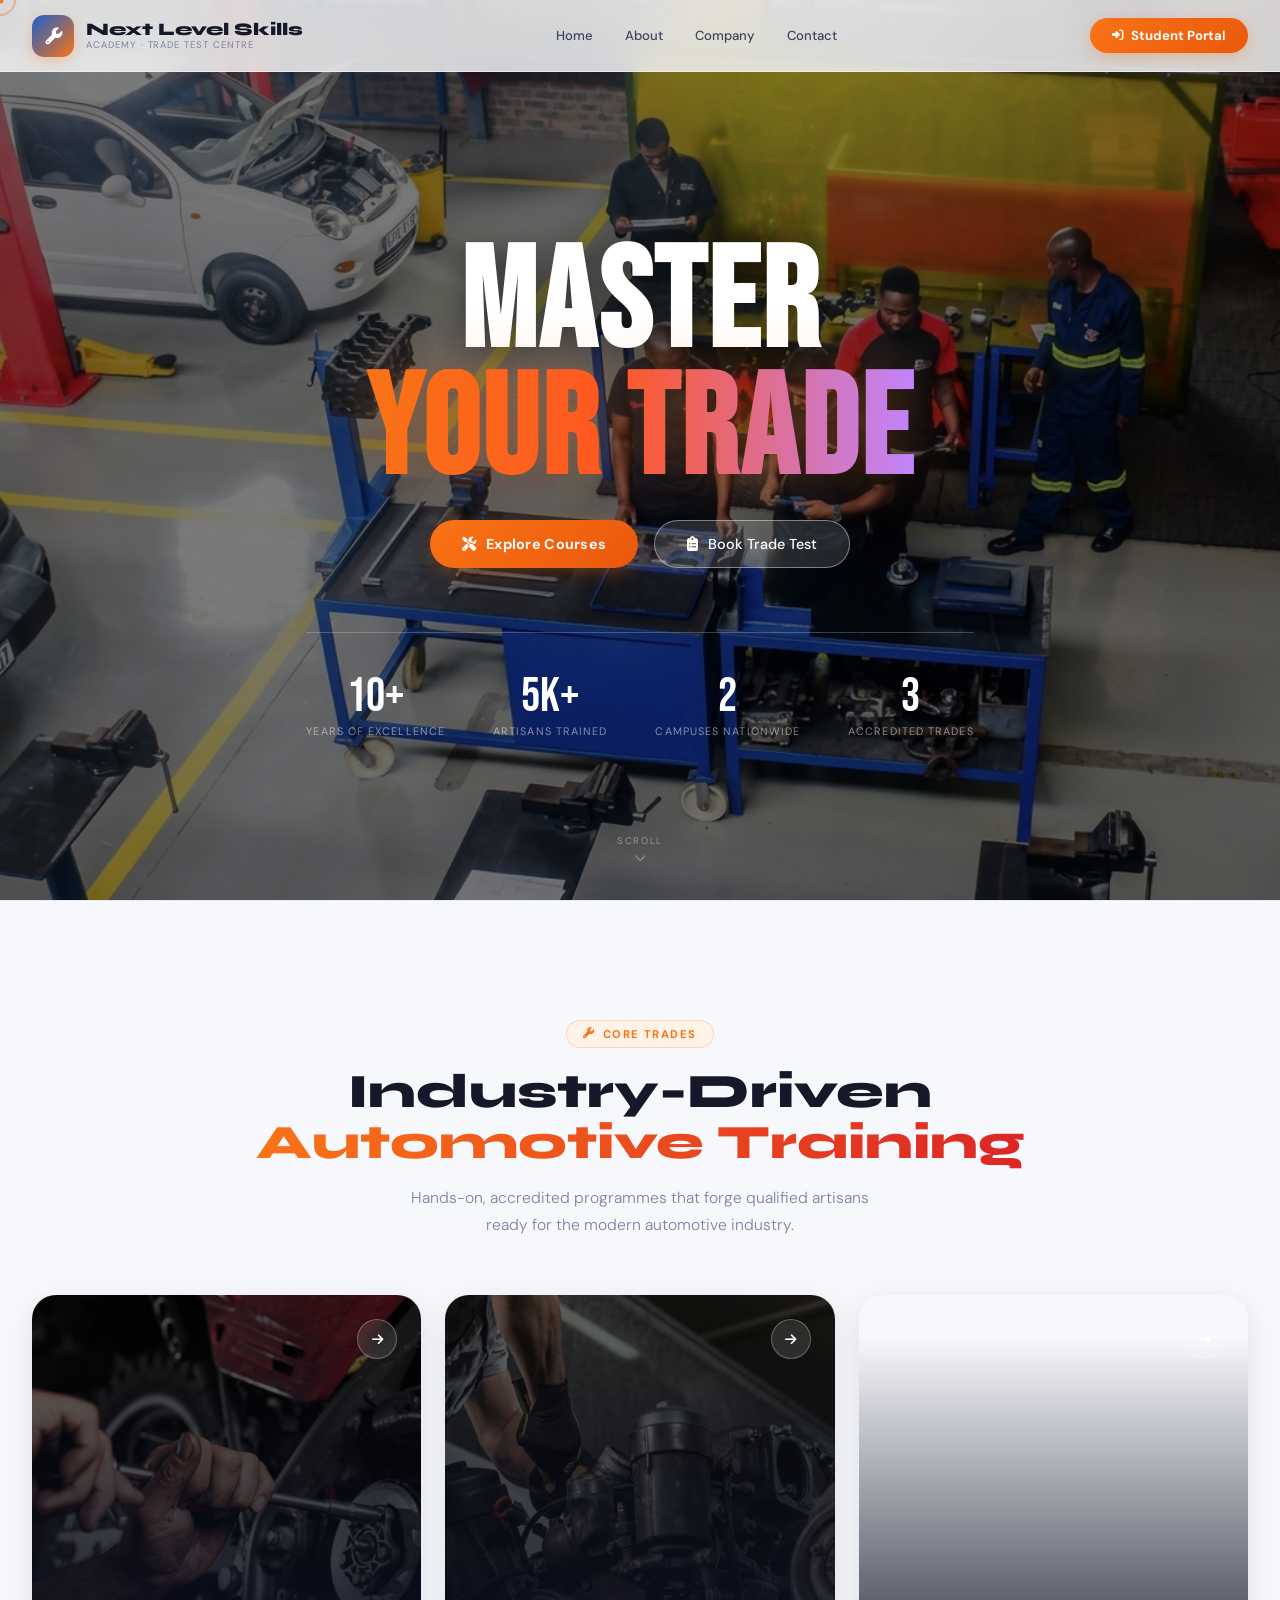
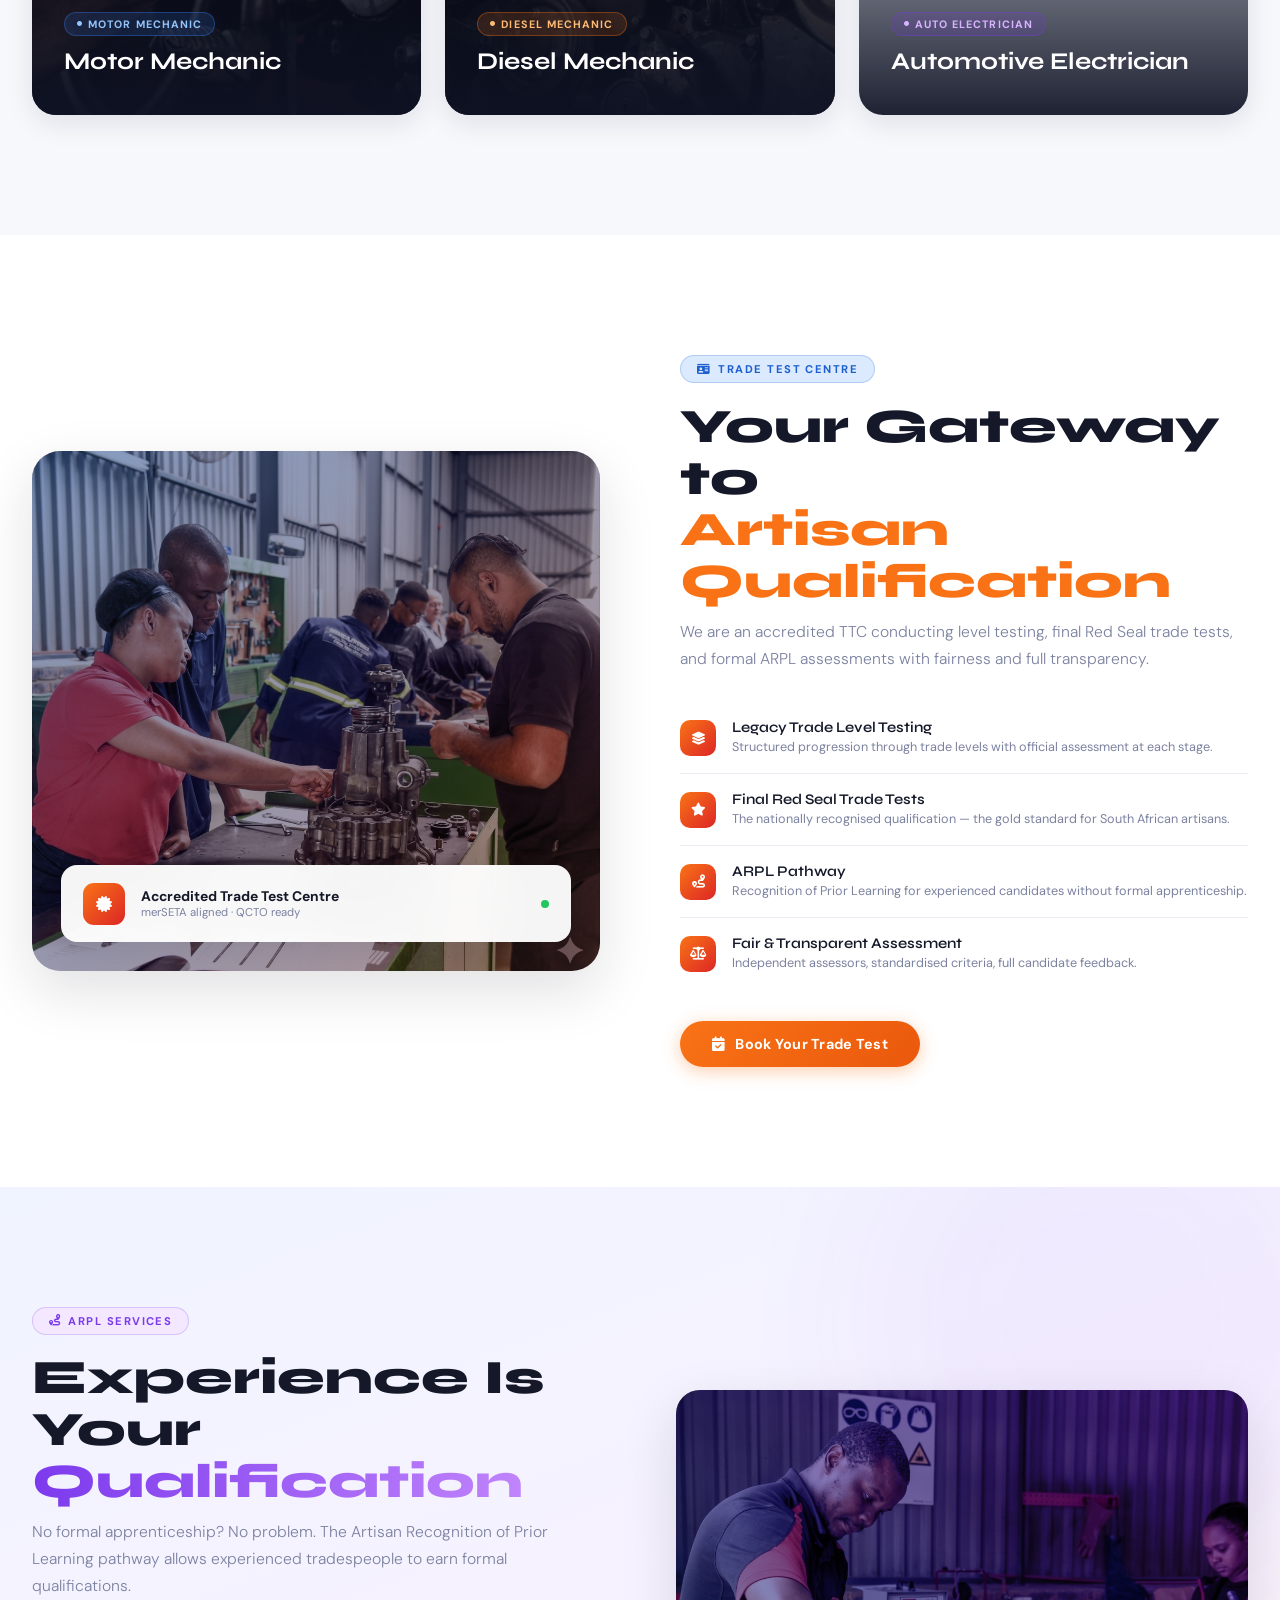
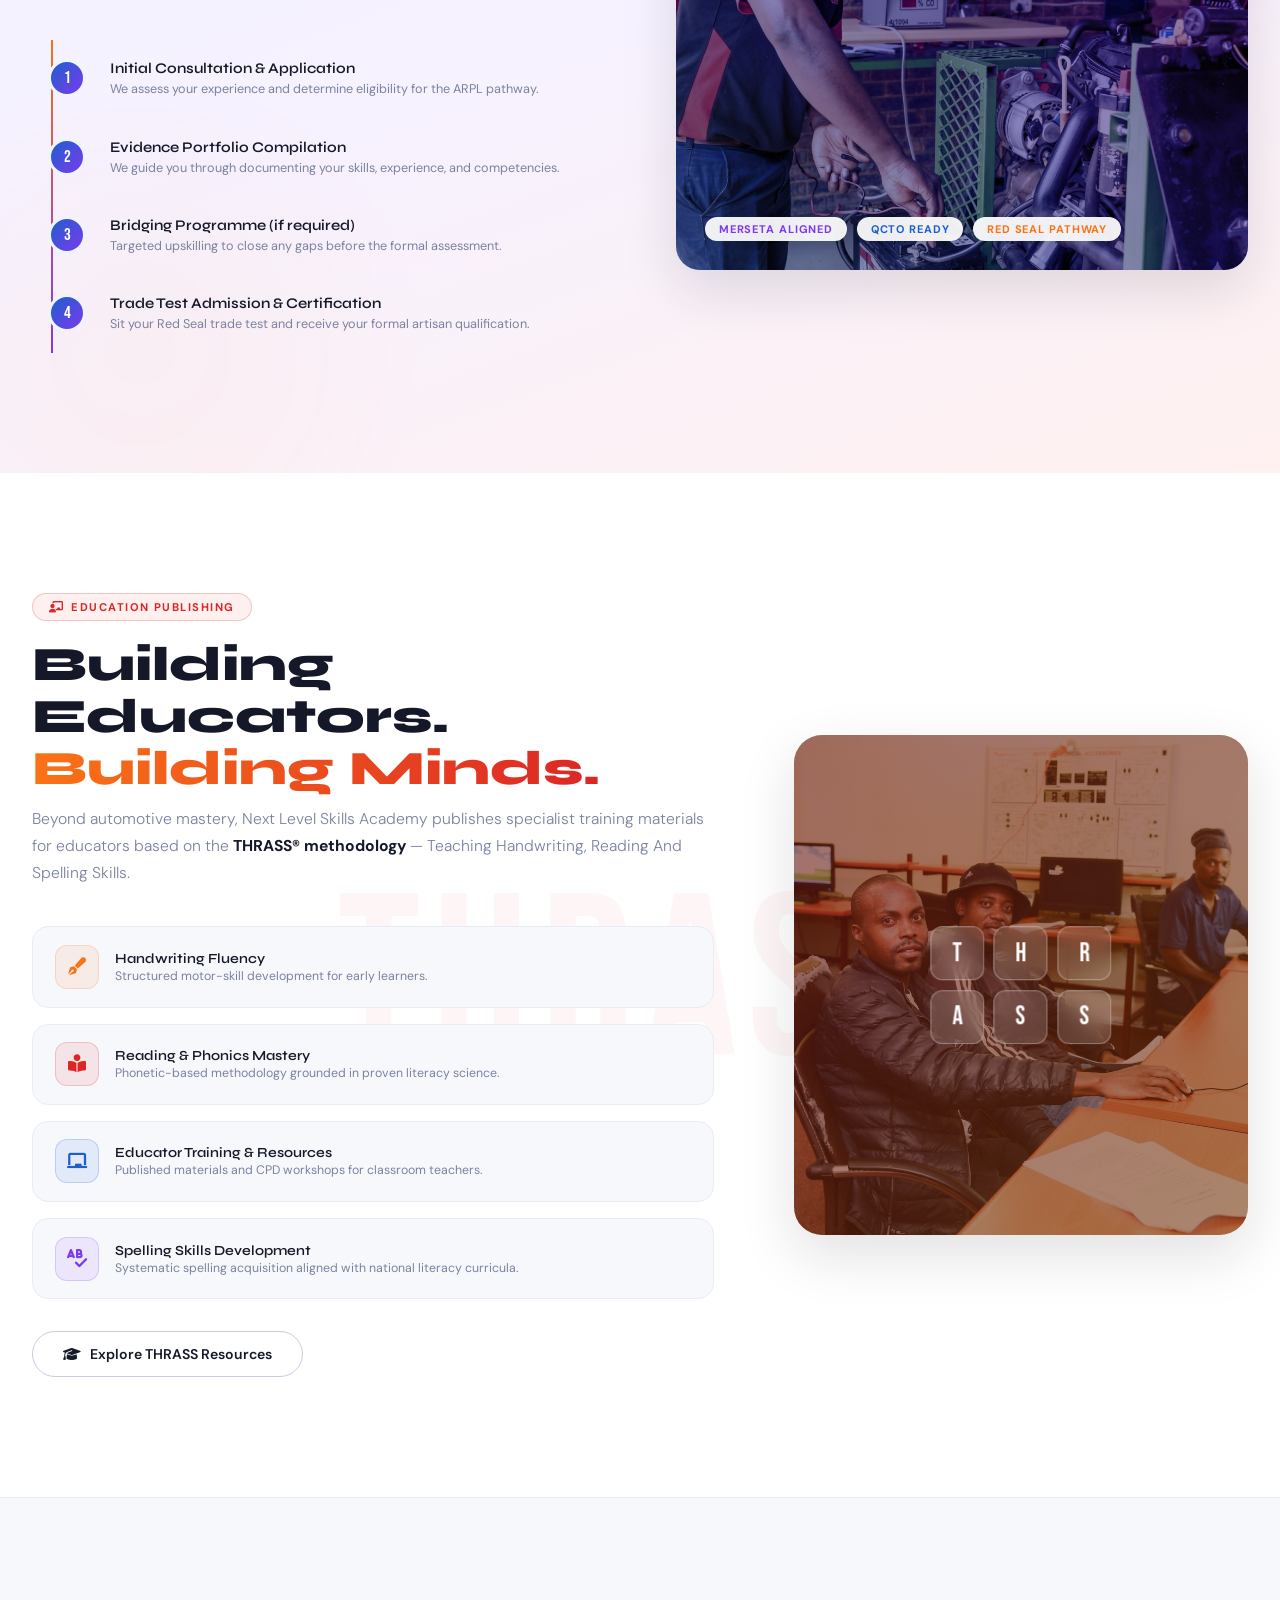
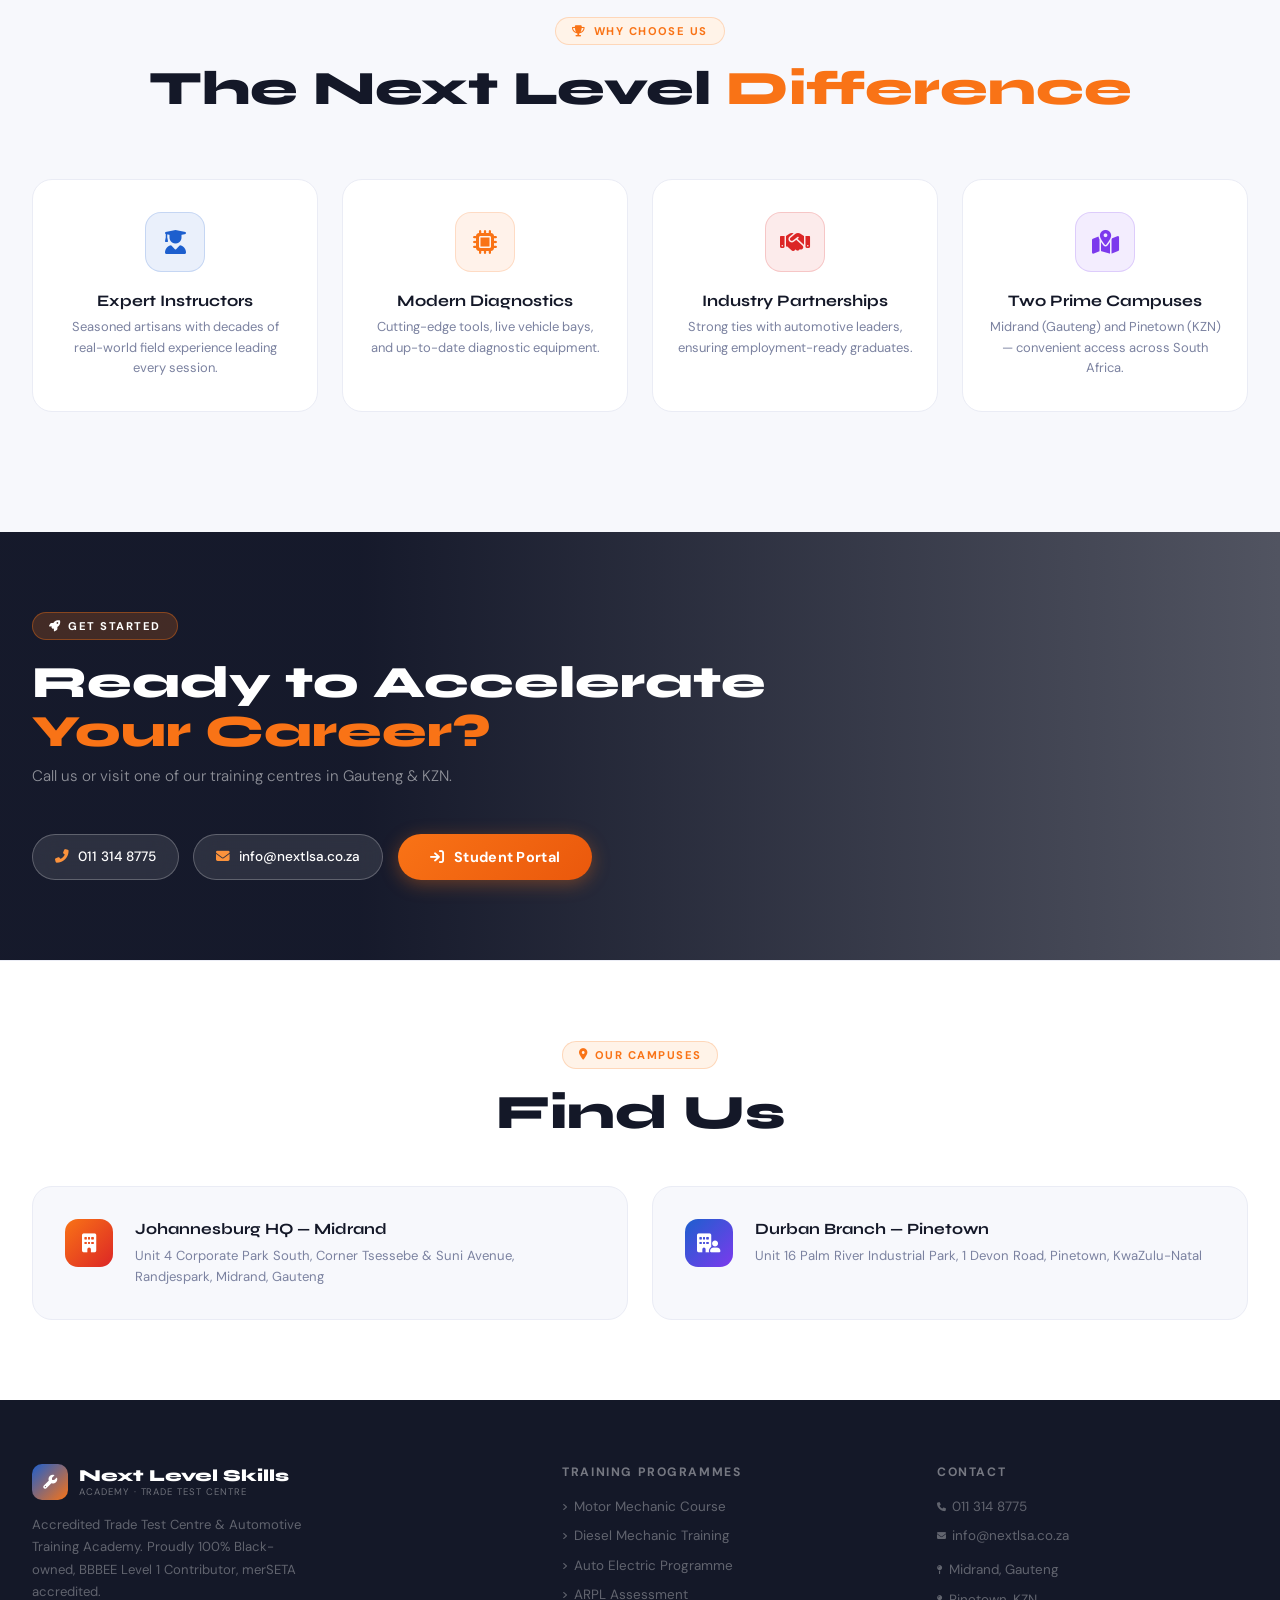
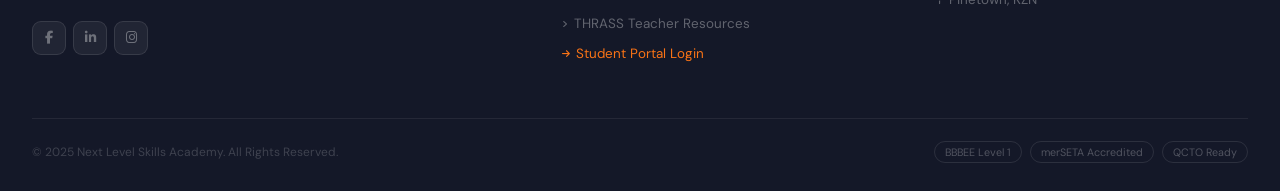
==== commit 5440af0f: "change" ====
--- a/index.html
+++ b/index.html
@@ -285,8 +285,8 @@
 
   <div class="mob-nav" id="mobNav">
     <button class="mob-close" id="mobClose"><i class="fas fa-times"></i></button>
-    <a href="#">Home</a><a href="#">About</a><a href="#">Courses</a>
-    <a href="#">Trade Test</a><a href="#">ARPL</a><a href="#">THRASS</a><a href="#">Contact</a>
+    <a href="#">Home</a><a href="about.html">About</a><a href="services.html">Company</a>
+    <a href="contact.html">Contact</a>
     <a href="portal.html" style="color:var(--orange)">Student Portal</a>
   </div>
 
@@ -300,8 +300,8 @@
       </div>
     </a>
     <div class="nav-links">
-      <a href="#">Home</a><a href="#">About</a><a href="#">Courses</a>
-      <a href="#">Trade Test</a><a href="#">ARPL</a><a href="#">THRASS</a><a href="#">Contact</a>
+      <a href="#">Home</a><a href="about.html">About</a><a href="services.html">Company</a>
+      <a href="contact.html">Contact</a>
     </div>
     <div style="display:flex;align-items:center;gap:1rem">
       <a href="portal.html" class="nav-cta"><i class="fas fa-sign-in-alt" style="font-size:.72rem"></i> Student Portal</a>
@@ -343,7 +343,7 @@
       </div>
       <div class="trades-grid">
         <div class="trade-card rev">
-          <div class="tc-bg" style="background-image:url('https://images.unsplash.com/photo-1619642751034-765dfdf7c58e?w=800&q=80')"></div>
+          <div class="tc-bg" style="background-image:url('./assets/motormech.png')"></div>
           <div class="tc-overlay"></div>
           <div class="tc-content">
             <div class="tc-icon" style="background:rgba(59,130,246,.18);border:1px solid rgba(59,130,246,.4);color:#93c5fd"><i class="fas fa-oil-can"></i></div>
@@ -354,7 +354,7 @@
           <div class="tc-arrow"><i class="fas fa-arrow-right" style="font-size:13px;color:#fff"></i></div>
         </div>
         <div class="trade-card rev d1">
-          <div class="tc-bg" style="background-image:url('https://images.unsplash.com/photo-1601584115197-04ecc0da31d7?w=800&q=80')"></div>
+          <div class="tc-bg" style="background-image:url('./assets/dieselmech.png')"></div>
           <div class="tc-overlay"></div>
           <div class="tc-content">
             <div class="tc-icon" style="background:rgba(249,115,22,.18);border:1px solid rgba(249,115,22,.4);color:#fdba74"><i class="fas fa-truck-moving"></i></div>
@@ -365,7 +365,7 @@
           <div class="tc-arrow"><i class="fas fa-arrow-right" style="font-size:13px;color:#fff"></i></div>
         </div>
         <div class="trade-card rev d2">
-          <div class="tc-bg" style="background-image:url('https://images.unsplash.com/photo-1630818895023-0e91e979d676?w=800&q=80')"></div>
+          <div class="tc-bg" style="background-image:url('./assets/autoelectrician.png')"></div>
           <div class="tc-overlay"></div>
           <div class="tc-content">
             <div class="tc-icon" style="background:rgba(124,58,237,.18);border:1px solid rgba(124,58,237,.4);color:#d8b4fe"><i class="fas fa-car-battery"></i></div>
@@ -384,7 +384,7 @@
     <div class="container">
       <div class="tt-grid">
         <div class="tt-img rev">
-          <img src="https://images.unsplash.com/photo-1558618666-fcd25c85cd64?w=800&q=80" alt="Trade Test">
+          <img src="assets/enhance2.png" alt="Trade Test">
           <div class="tt-img-color"></div>
           <div class="tt-badge">
             <div class="tt-badge-icon"><i class="fas fa-certificate" style="color:#fff"></i></div>
@@ -426,7 +426,7 @@
           </div>
         </div>
         <div class="arpl-img rev d2">
-          <img src="https://images.unsplash.com/photo-1609619385002-f40f1df9b7eb?w=800&q=80" alt="ARPL">
+          <img src="assets/enhance5.png" alt="ARPL">
           <div class="arpl-img-color"></div>
           <div class="arpl-tags">
             <span class="atag" style="color:var(--purple)">merSETA Aligned</span>
@@ -469,7 +469,7 @@
             <a href="#" class="btn-outline-light" style="margin-top:2rem"><i class="fas fa-graduation-cap"></i> Explore THRASS Resources</a>
           </div>
           <div class="thrass-img rev d2">
-            <img src="https://images.unsplash.com/photo-1503676260728-1c00da094a0b?w=800&q=80" alt="THRASS">
+            <img src="assets/enhance13.png" alt="THRASS">
             <div class="thrass-img-color"></div>
             <div class="thrass-letters">
               <div class="t-let">T</div><div class="t-let">H</div><div class="t-let">R</div>
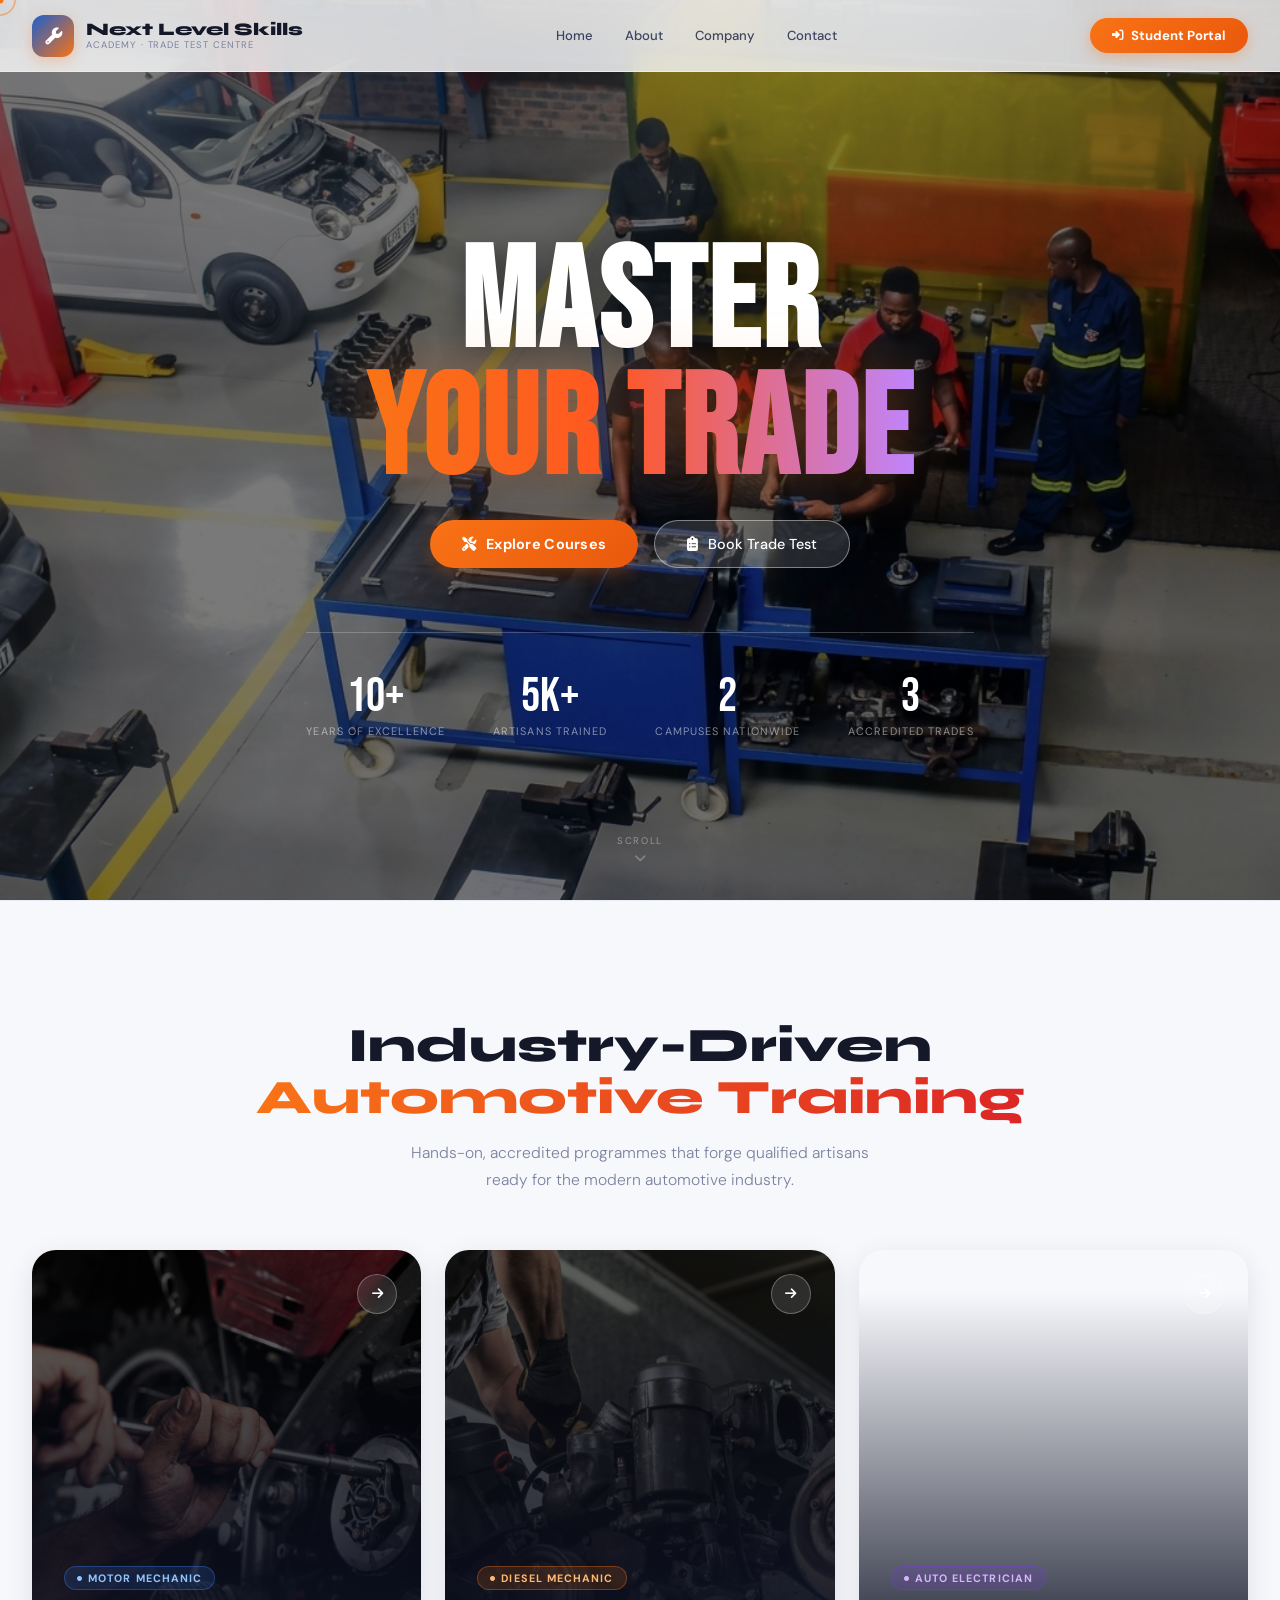
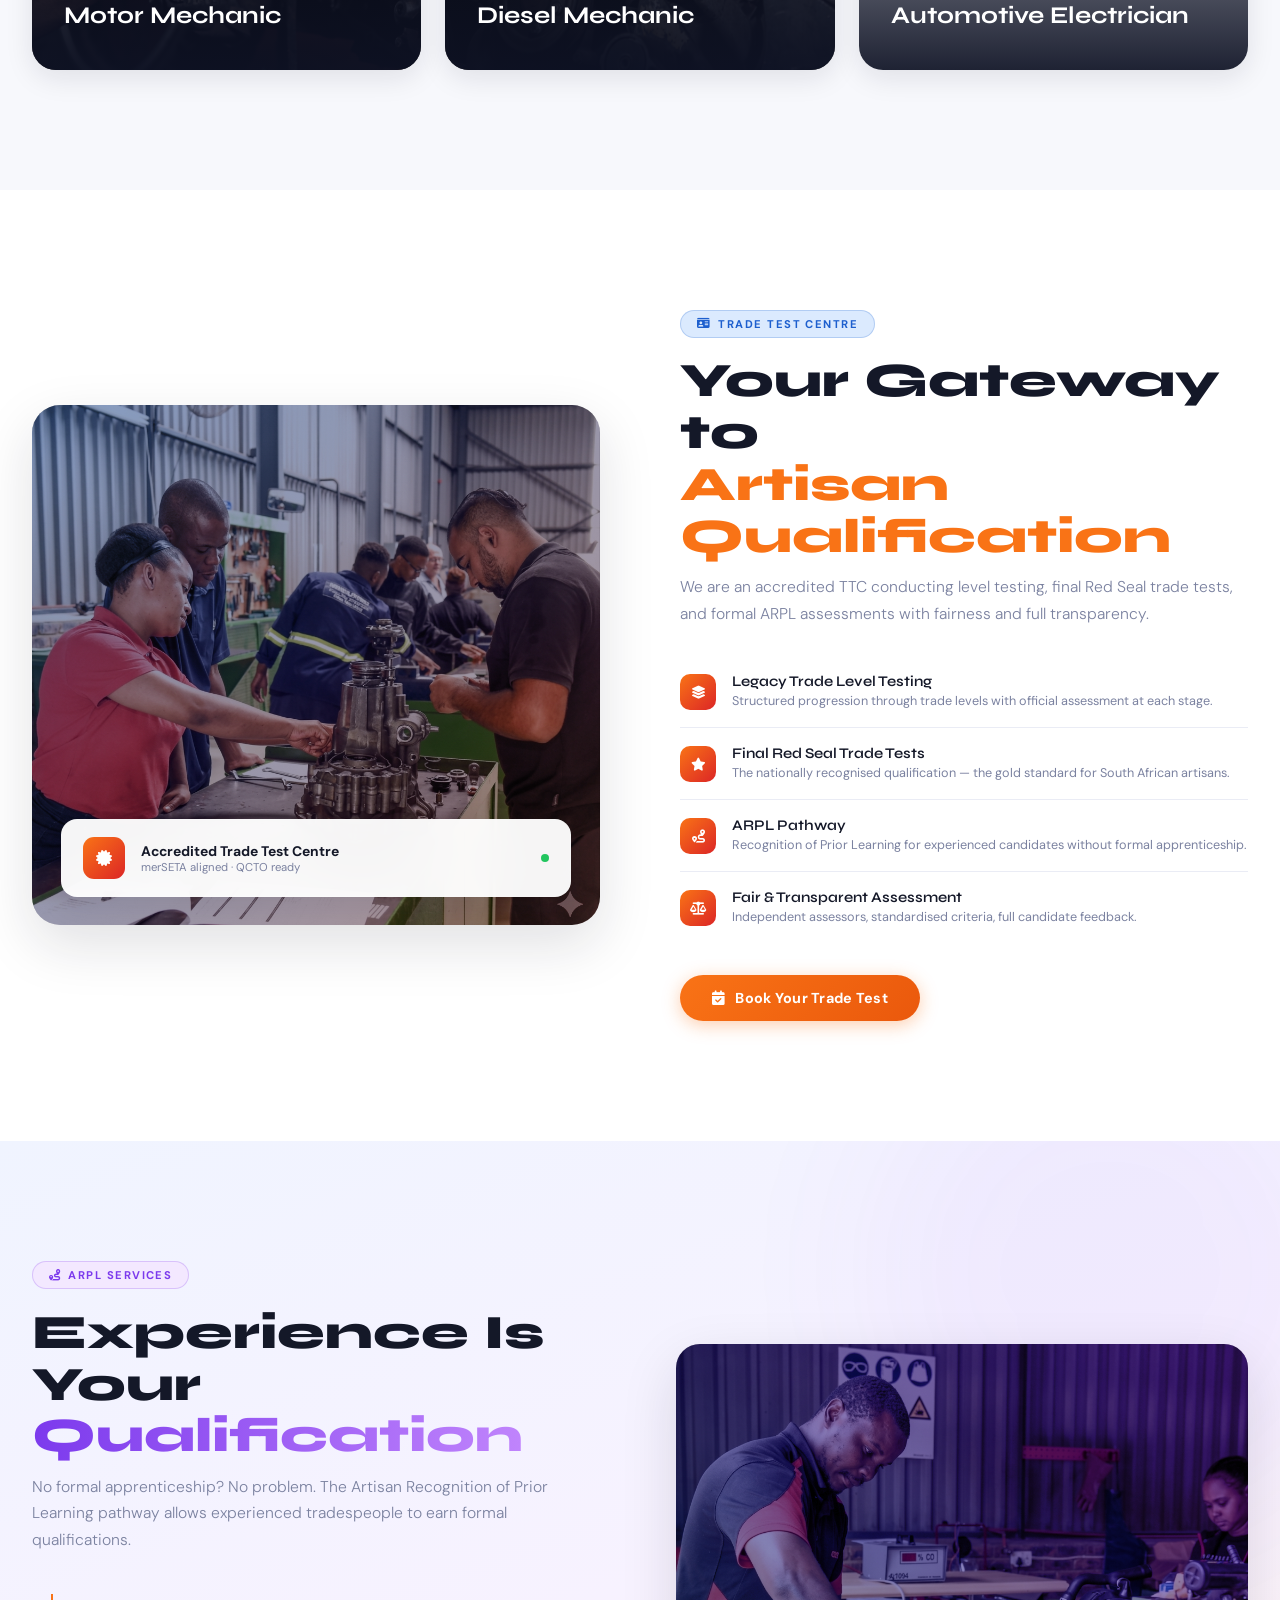
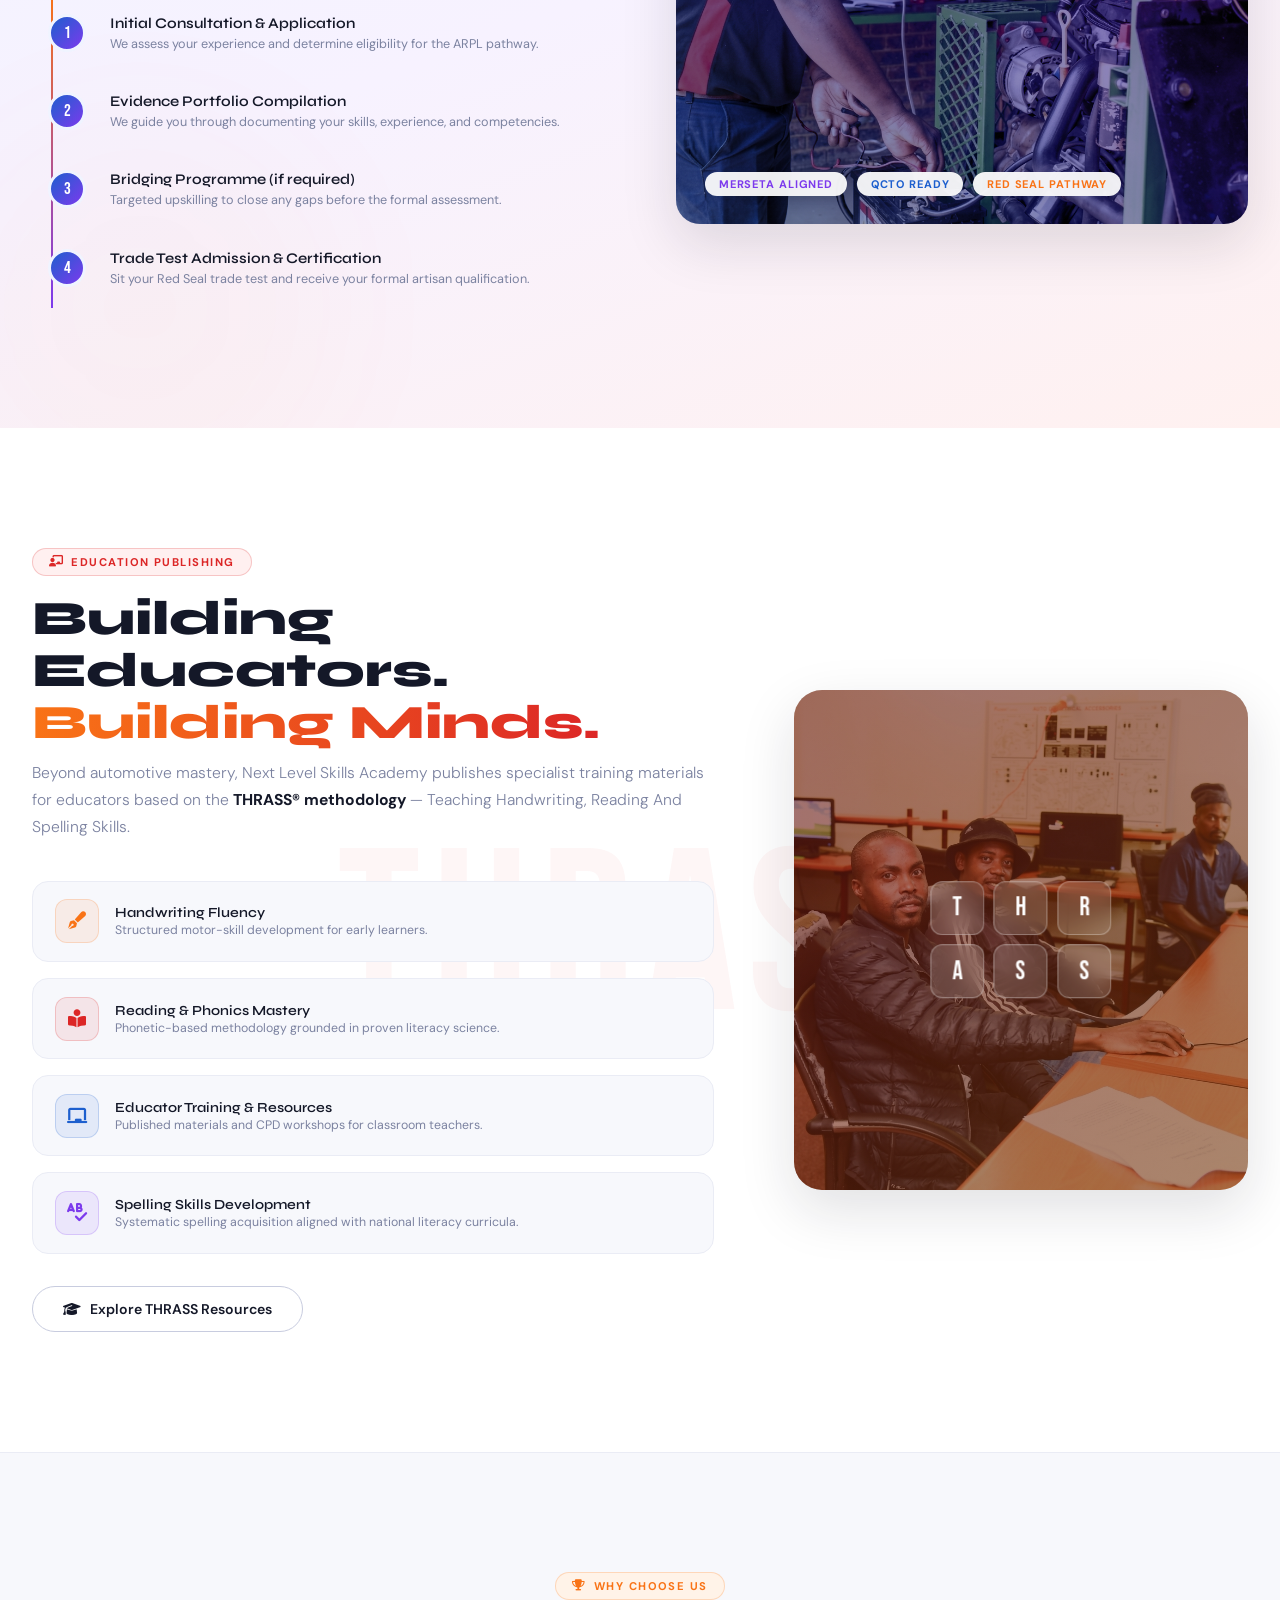
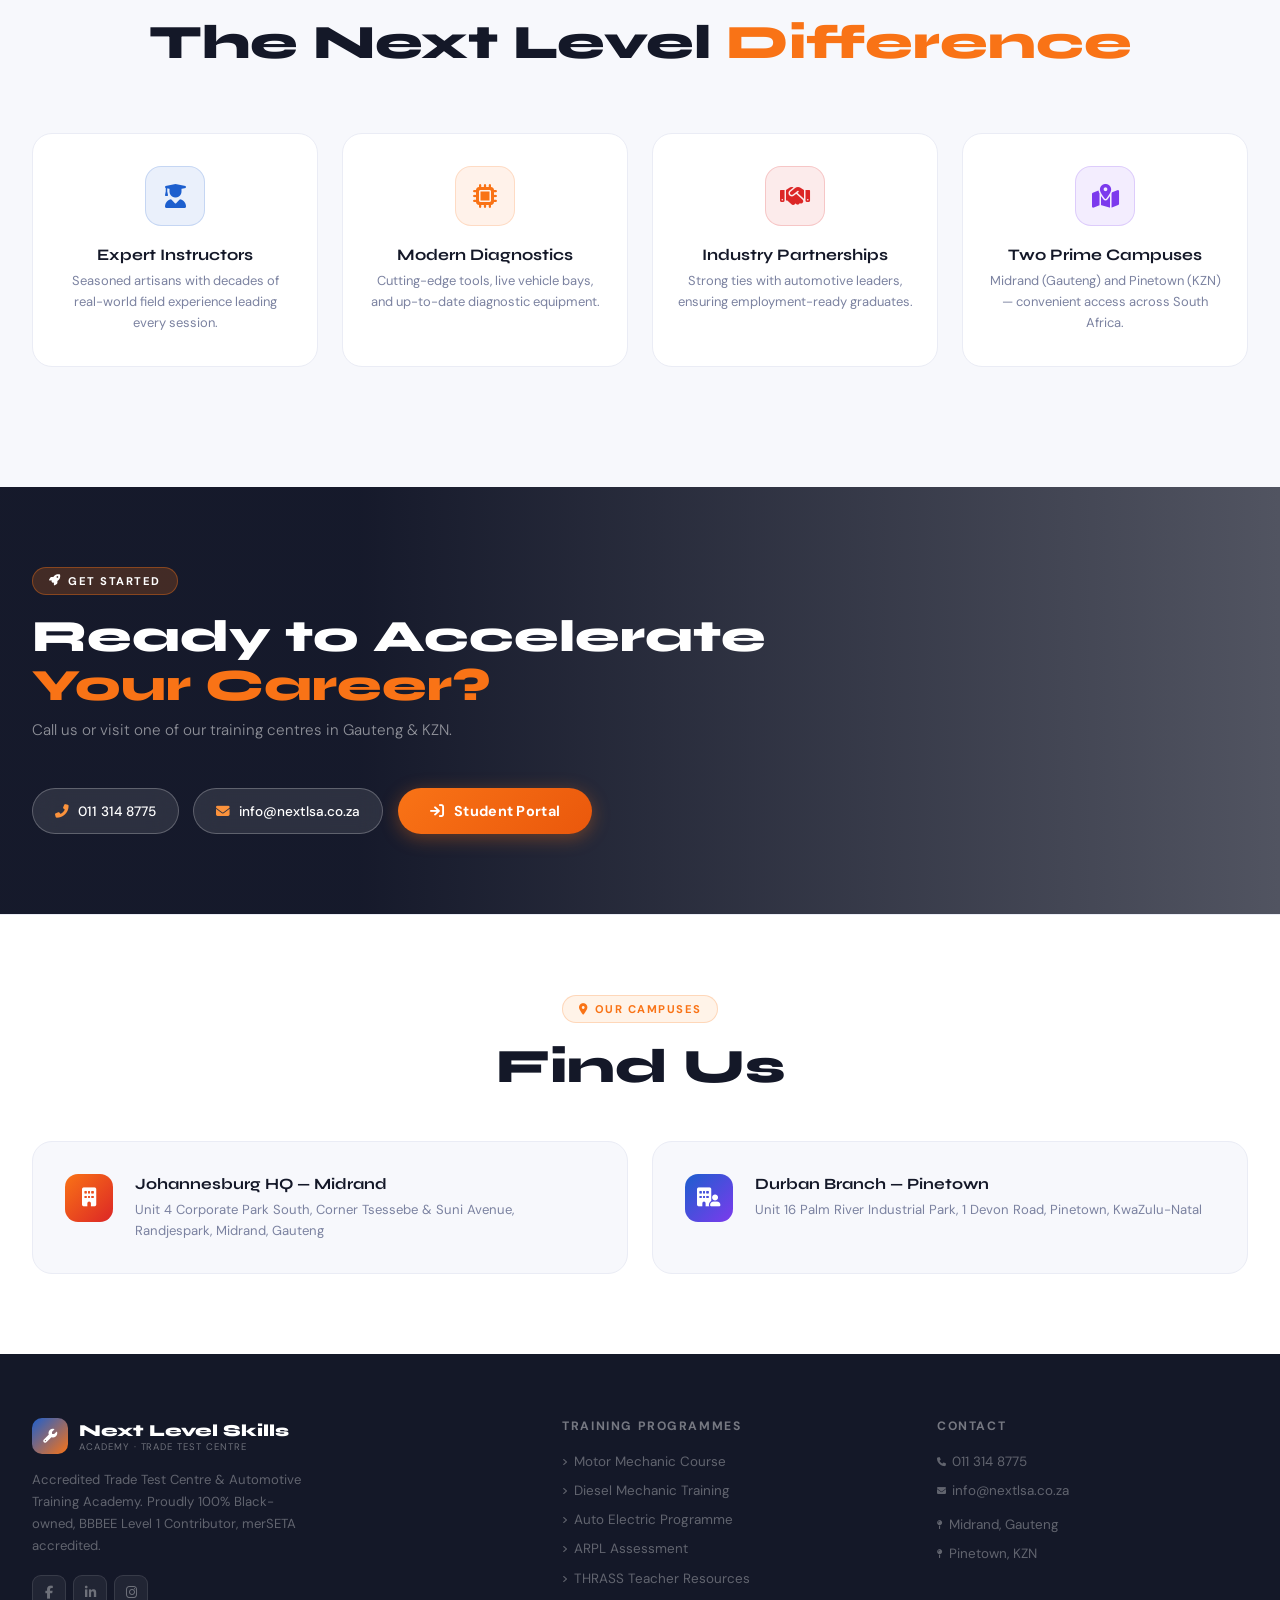
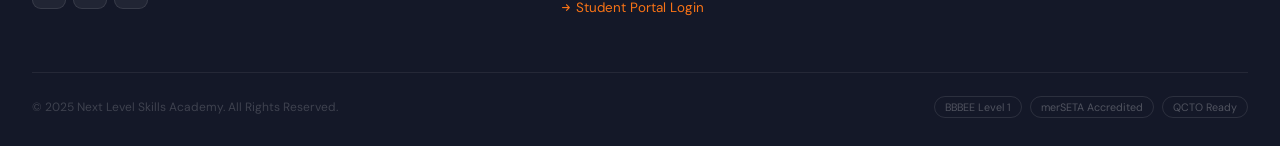
==== commit deee7480: "images" ====
--- a/index.html
+++ b/index.html
@@ -337,7 +337,7 @@
   <section class="trades-section">
     <div class="container">
       <div class="rev" style="text-align:center">
-        <div class="chip chip-o" style="justify-content:center"><i class="fas fa-wrench"></i> Core Trades</div>
+        <div  style="justify-content:center"></div>
         <h2 class="sec-title">Industry-Driven<br><span class="g-fire">Automotive Training</span></h2>
         <p class="sec-sub" style="text-align:center;margin:1rem auto 0">Hands-on, accredited programmes that forge qualified artisans ready for the modern automotive industry.</p>
       </div>
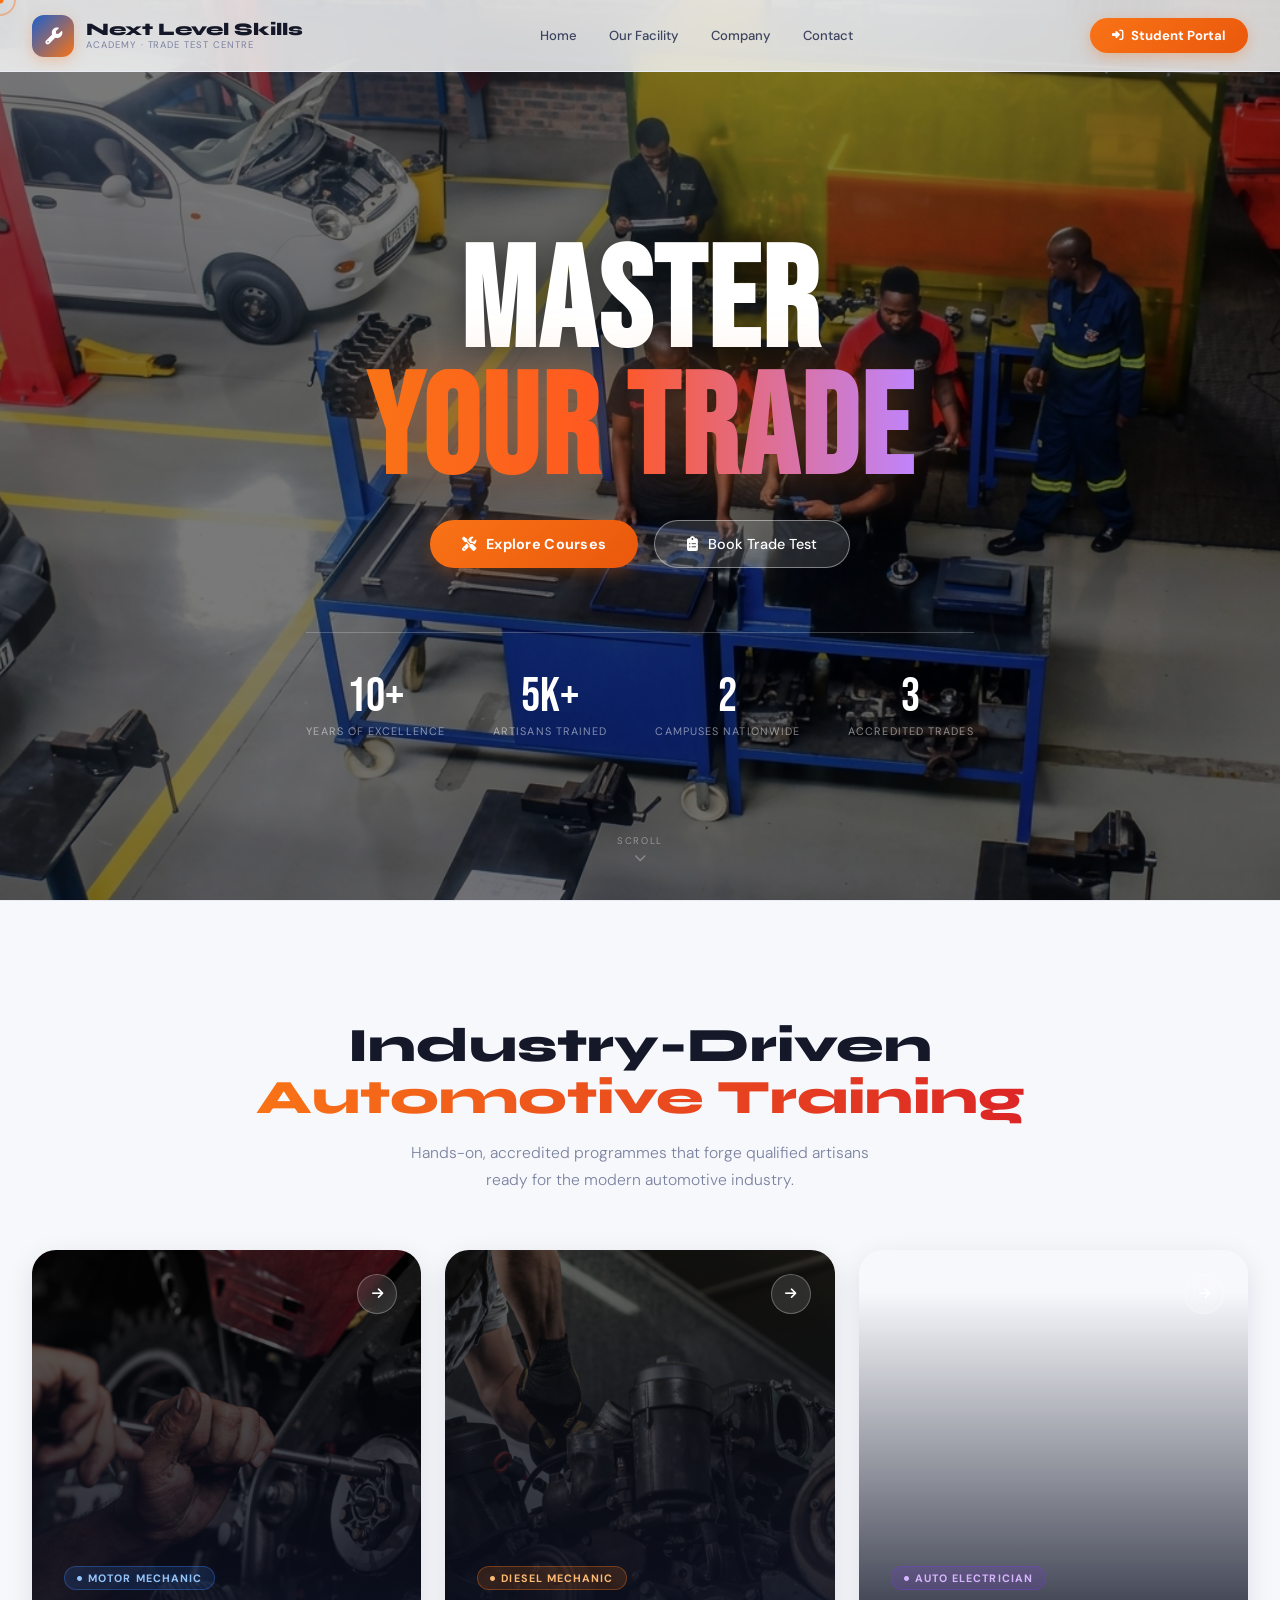
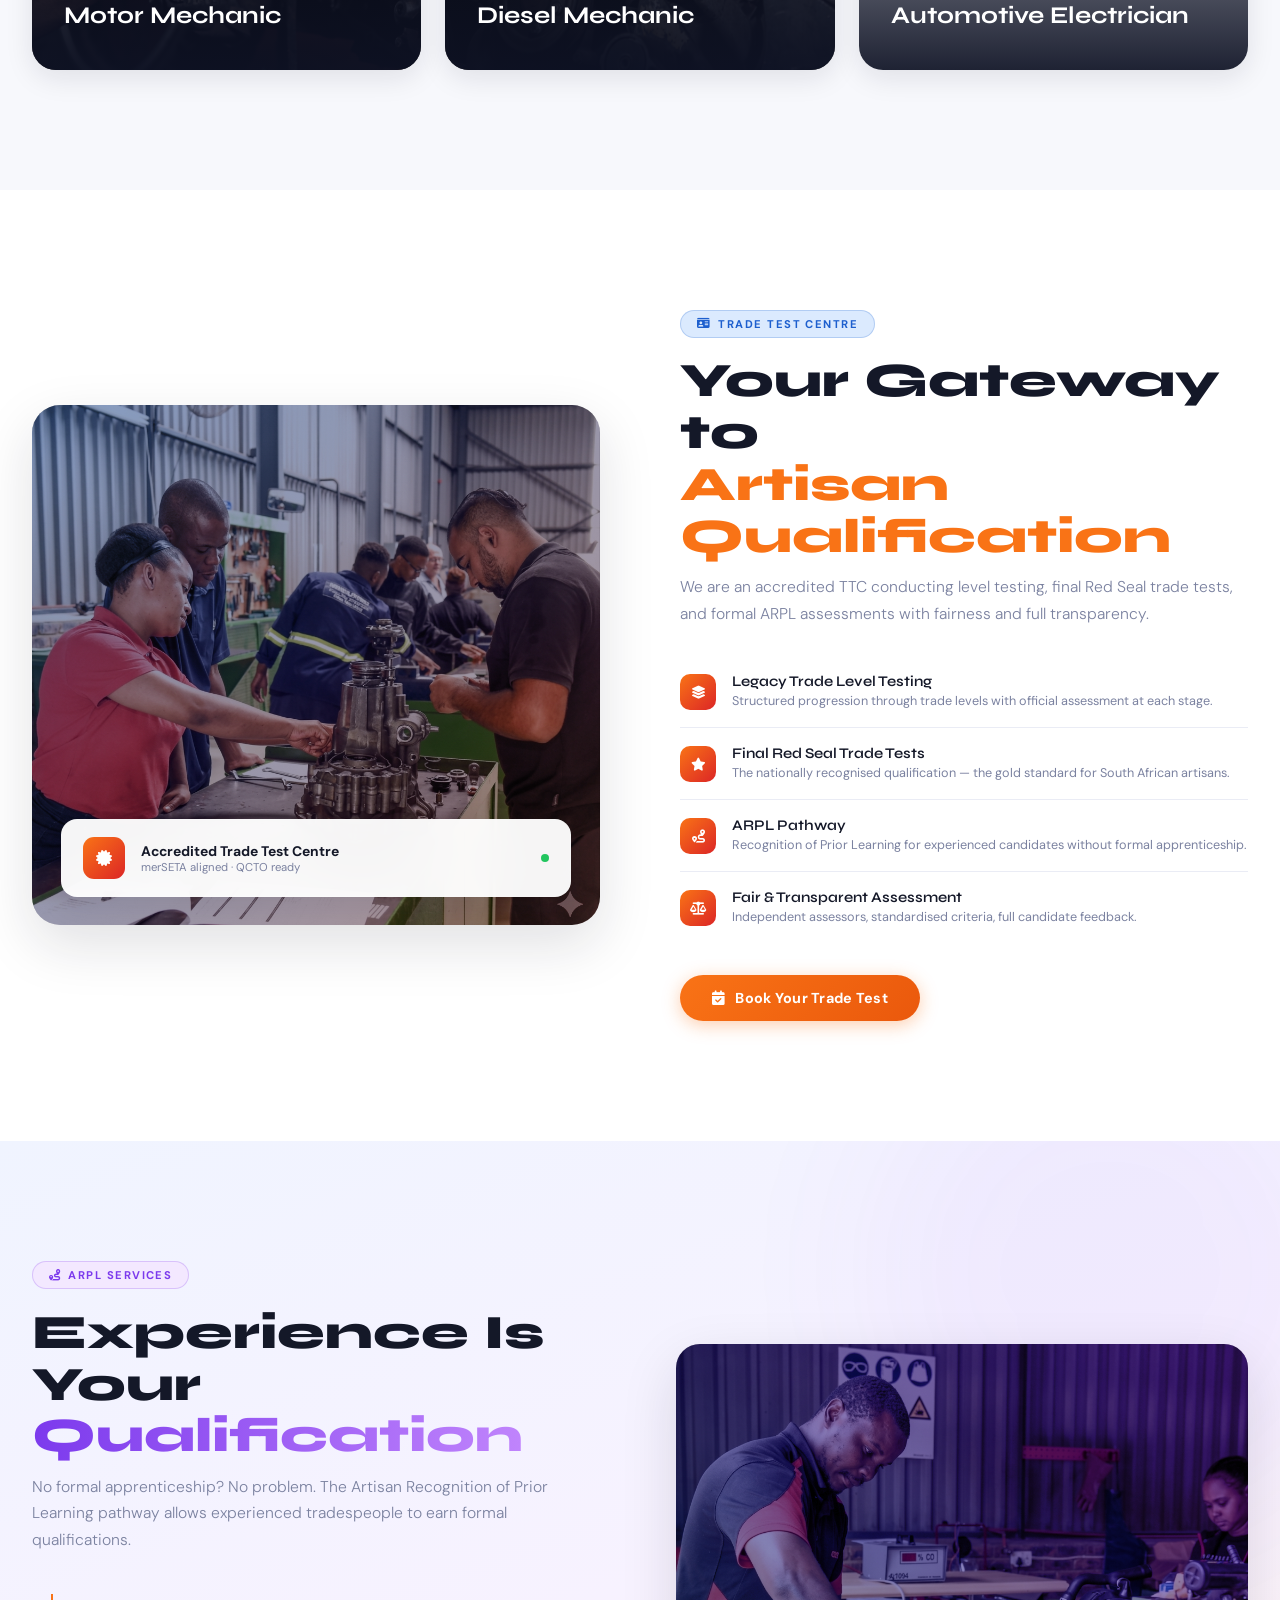
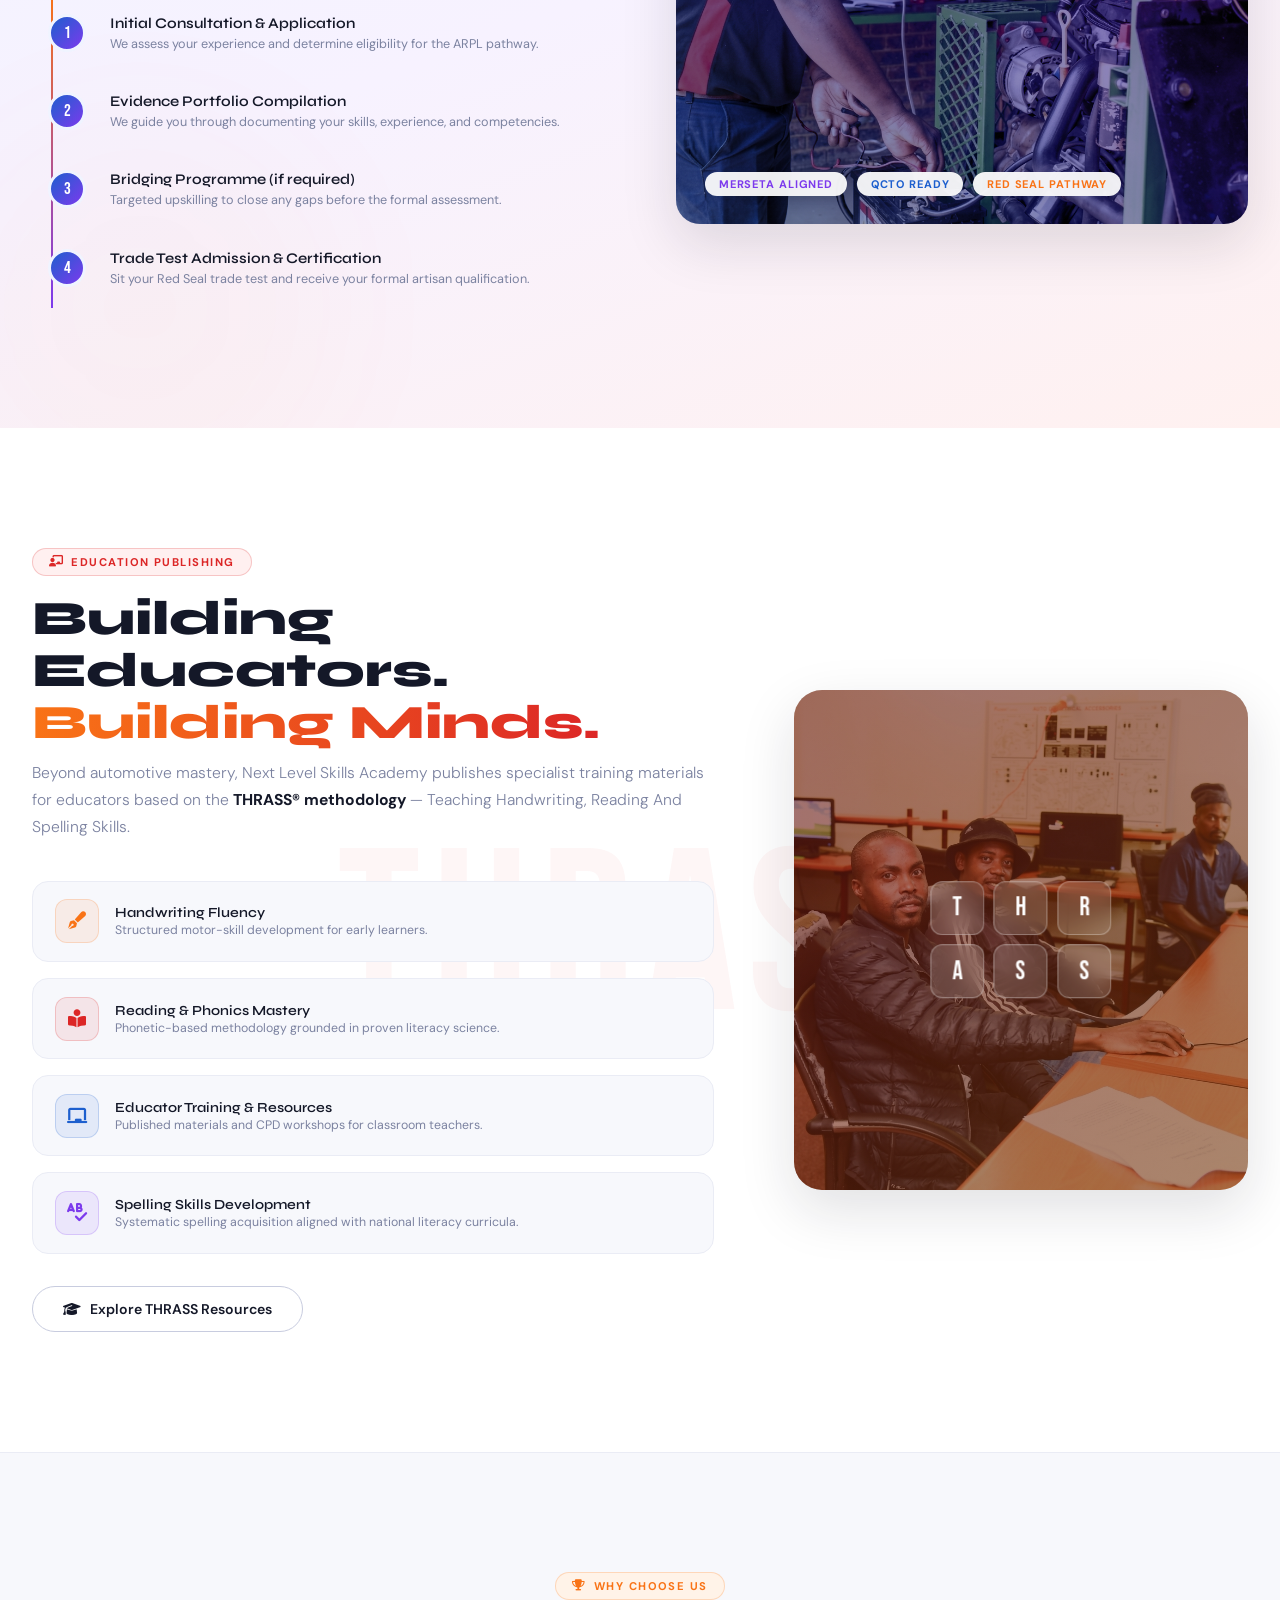
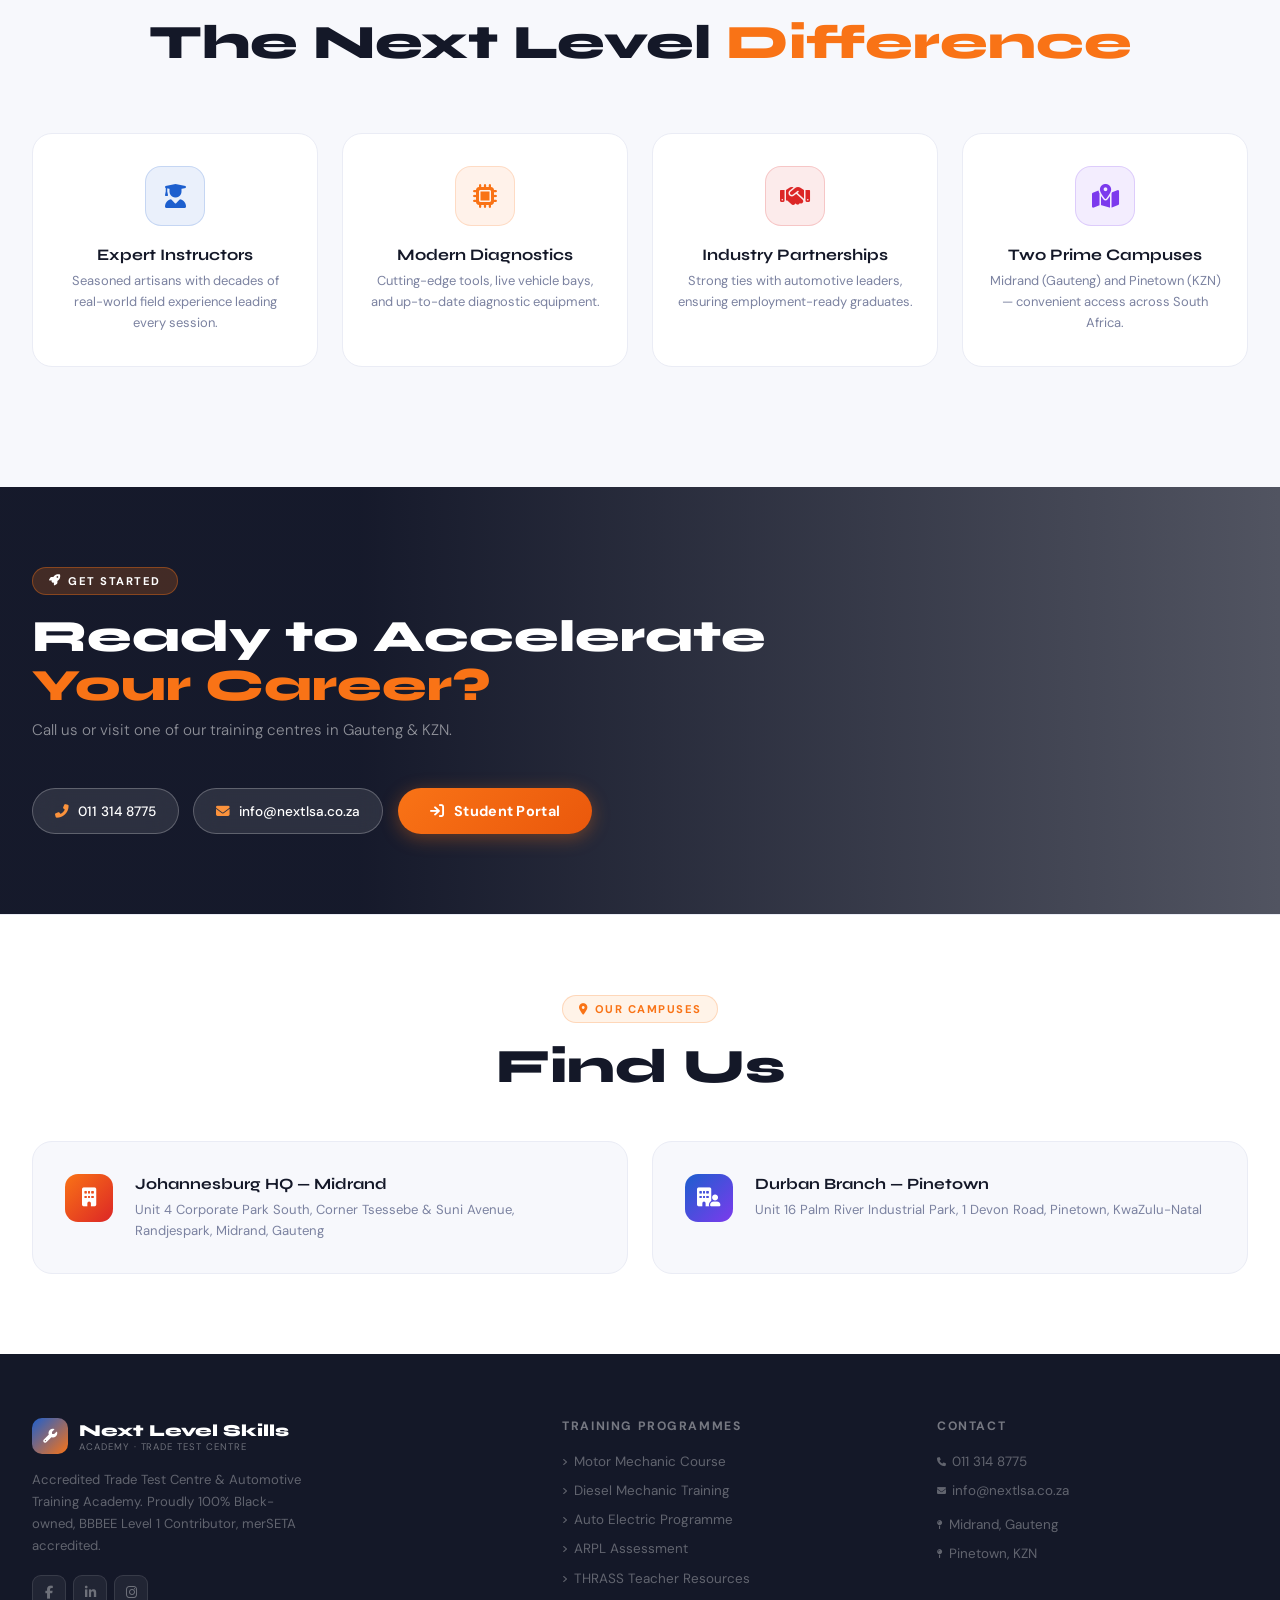
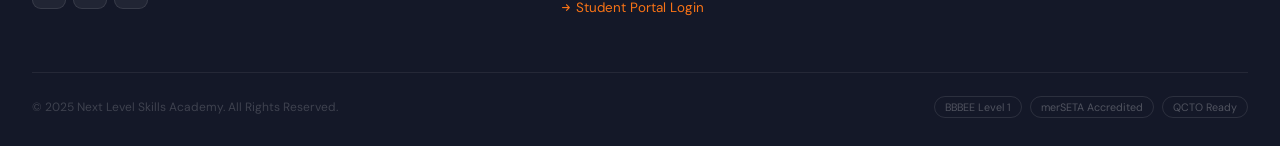
==== commit 8ea9e9aa: "changes" ====
--- a/index.html
+++ b/index.html
@@ -285,7 +285,7 @@
 
   <div class="mob-nav" id="mobNav">
     <button class="mob-close" id="mobClose"><i class="fas fa-times"></i></button>
-    <a href="#">Home</a><a href="about.html">About</a><a href="services.html">Company</a>
+    <a href="#">Home</a><a href="gallery.html">Our Facility</a><a href="services.html">Company</a>
     <a href="contact.html">Contact</a>
     <a href="portal.html" style="color:var(--orange)">Student Portal</a>
   </div>
@@ -300,7 +300,7 @@
       </div>
     </a>
     <div class="nav-links">
-      <a href="#">Home</a><a href="about.html">About</a><a href="services.html">Company</a>
+      <a href="#">Home</a><a href="gallery.html">Our Facility</a><a href="services.html">Company</a>
       <a href="contact.html">Contact</a>
     </div>
     <div style="display:flex;align-items:center;gap:1rem">
